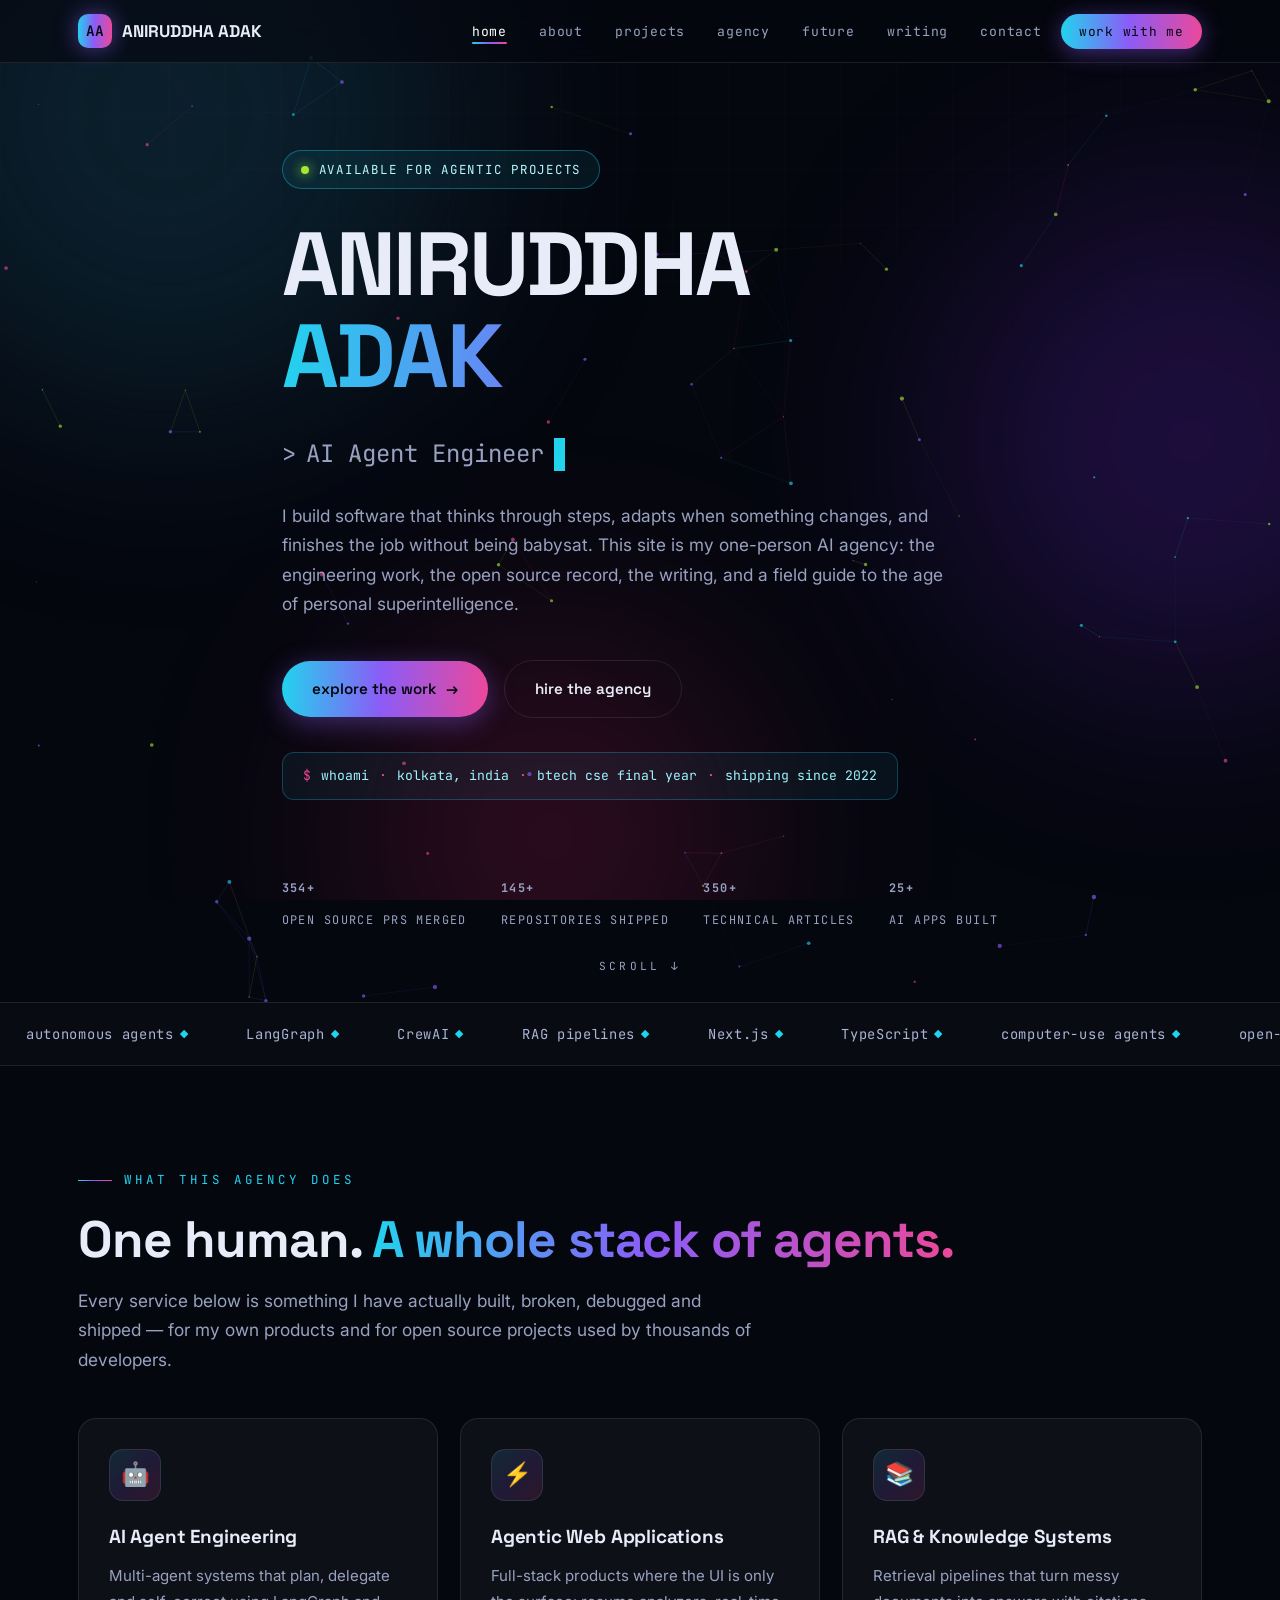
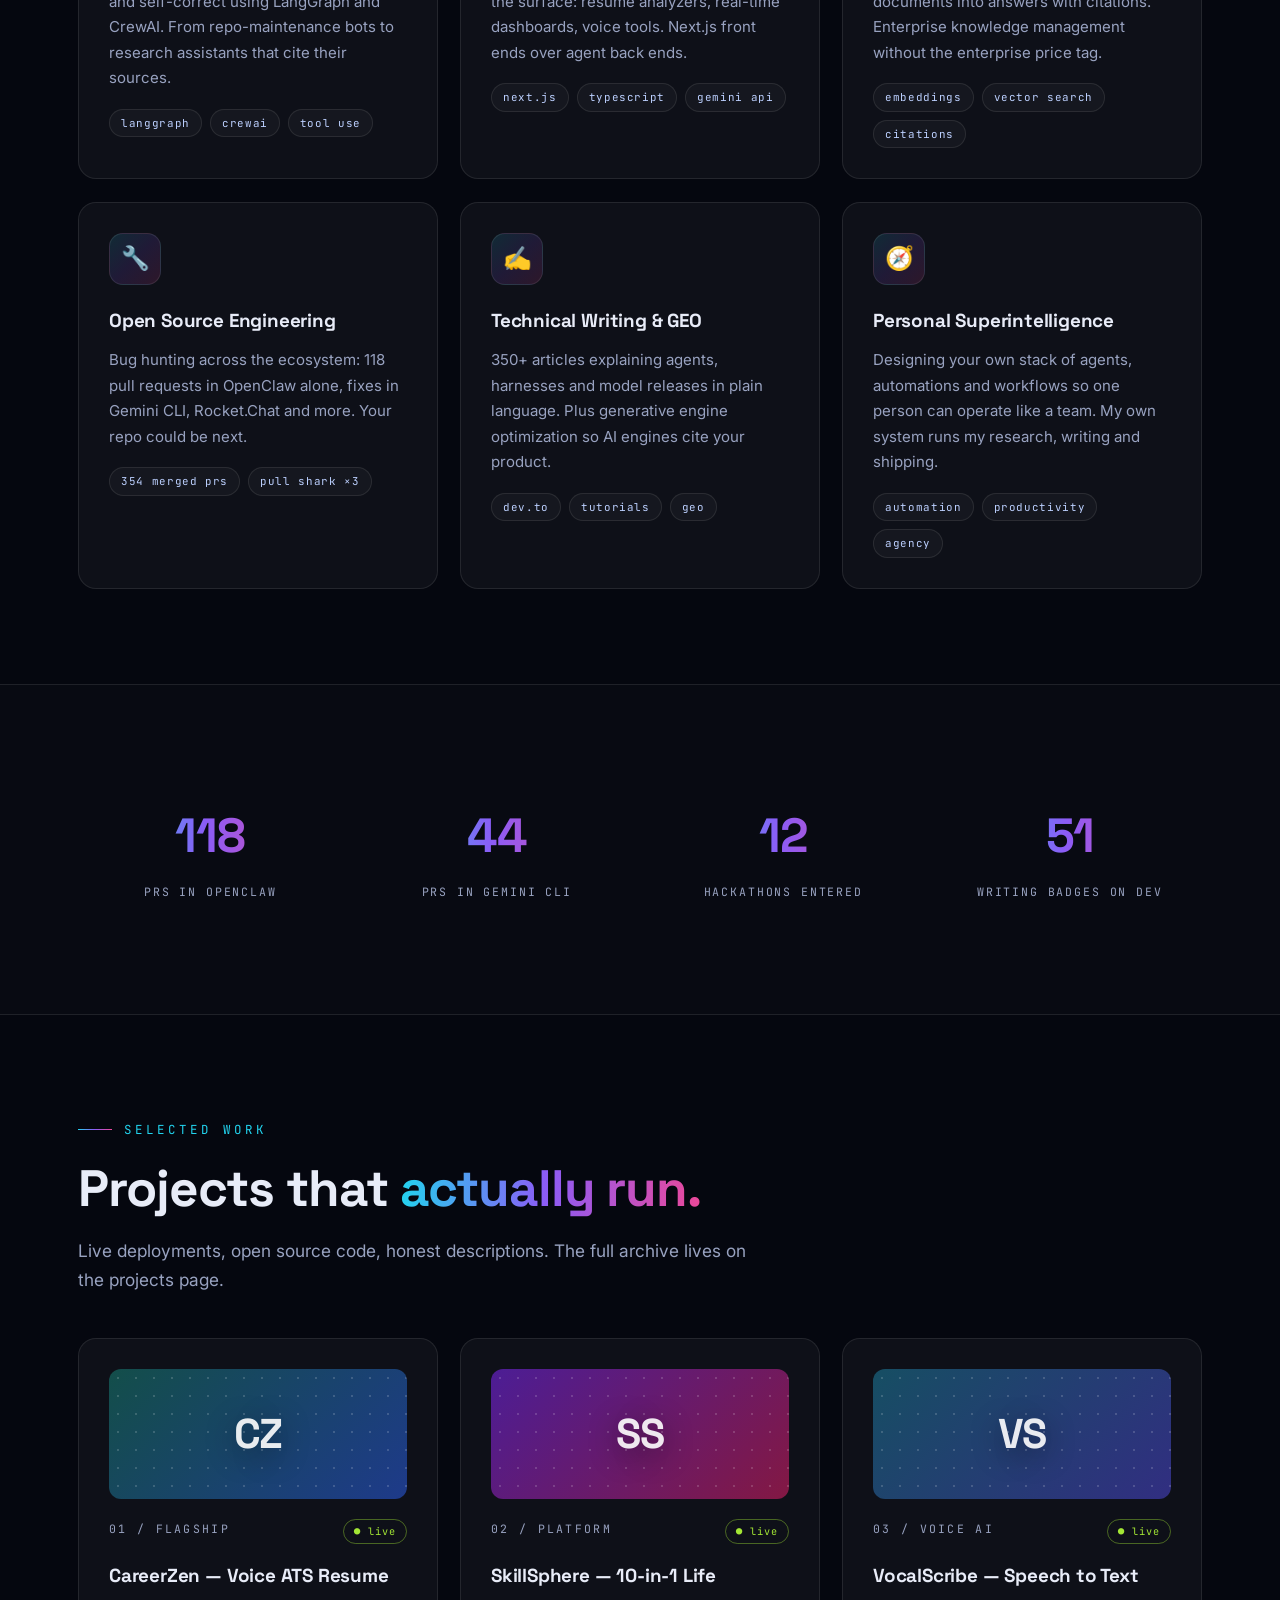
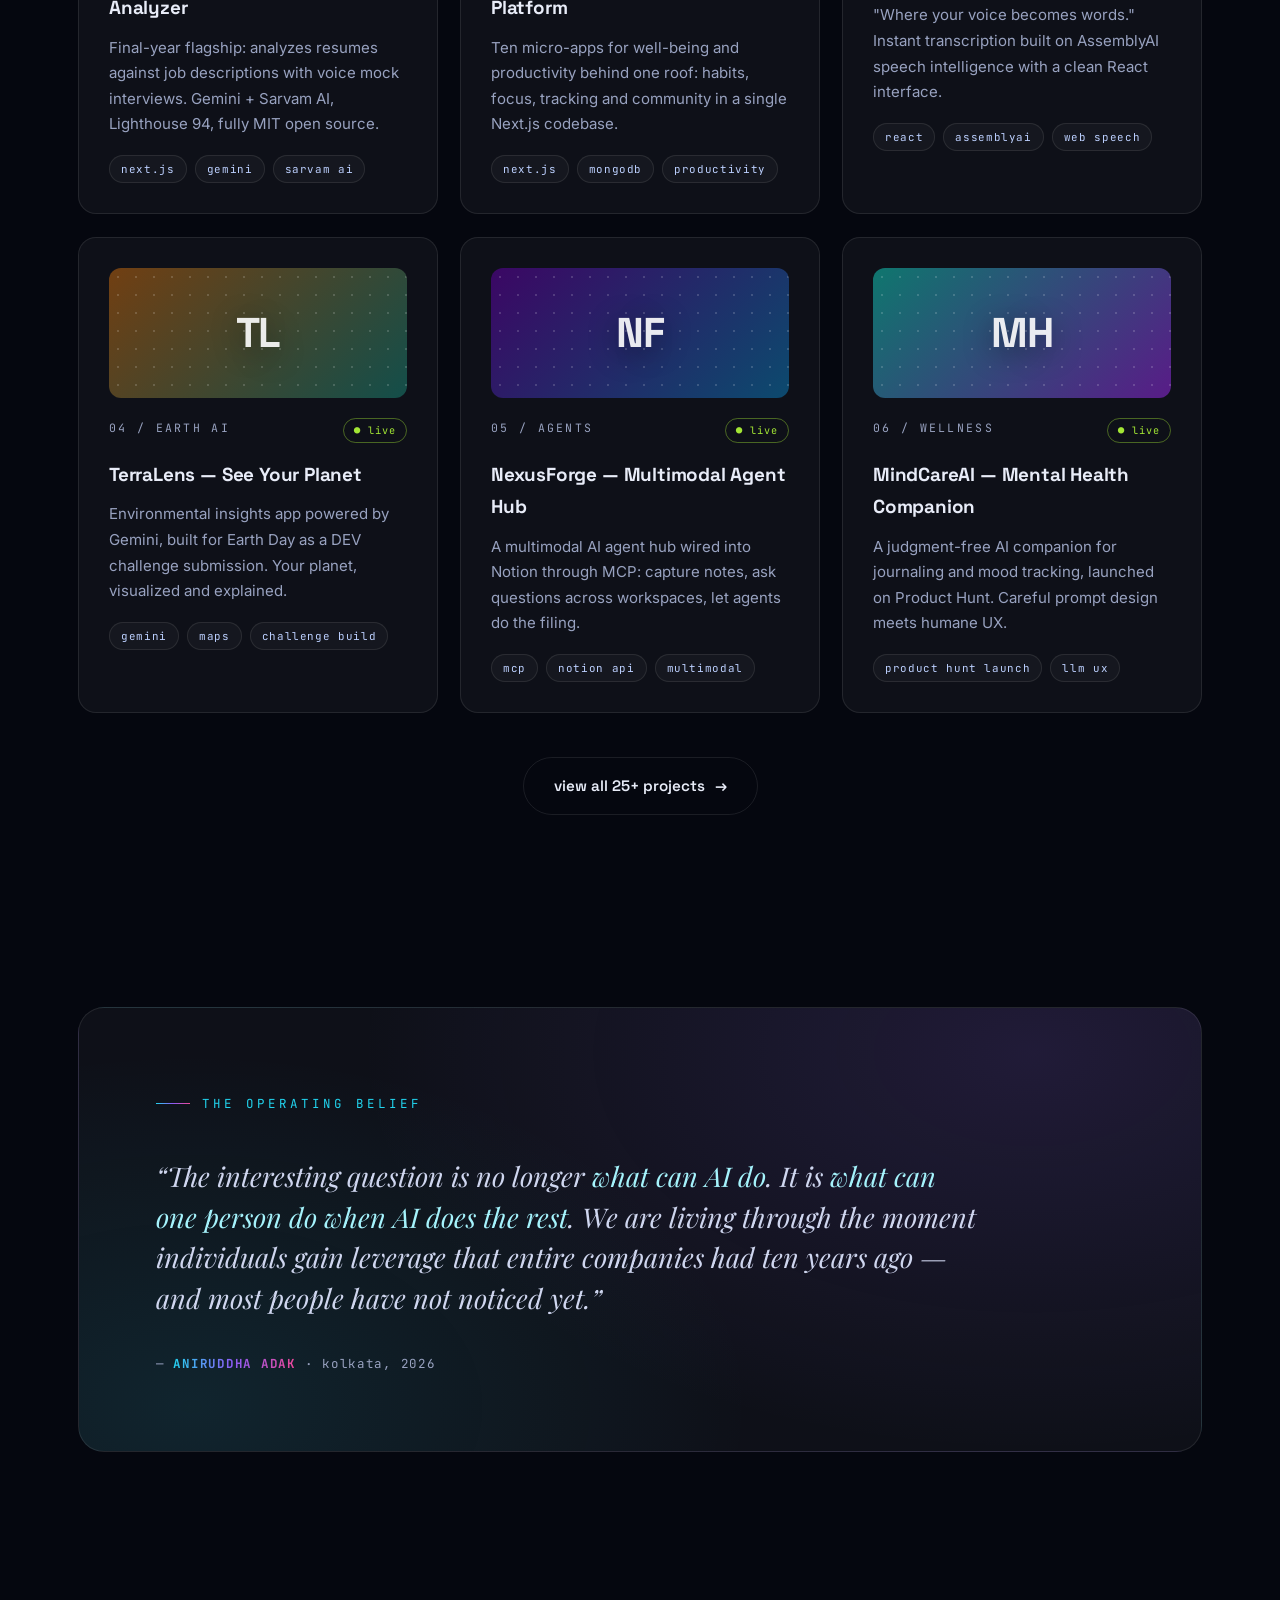
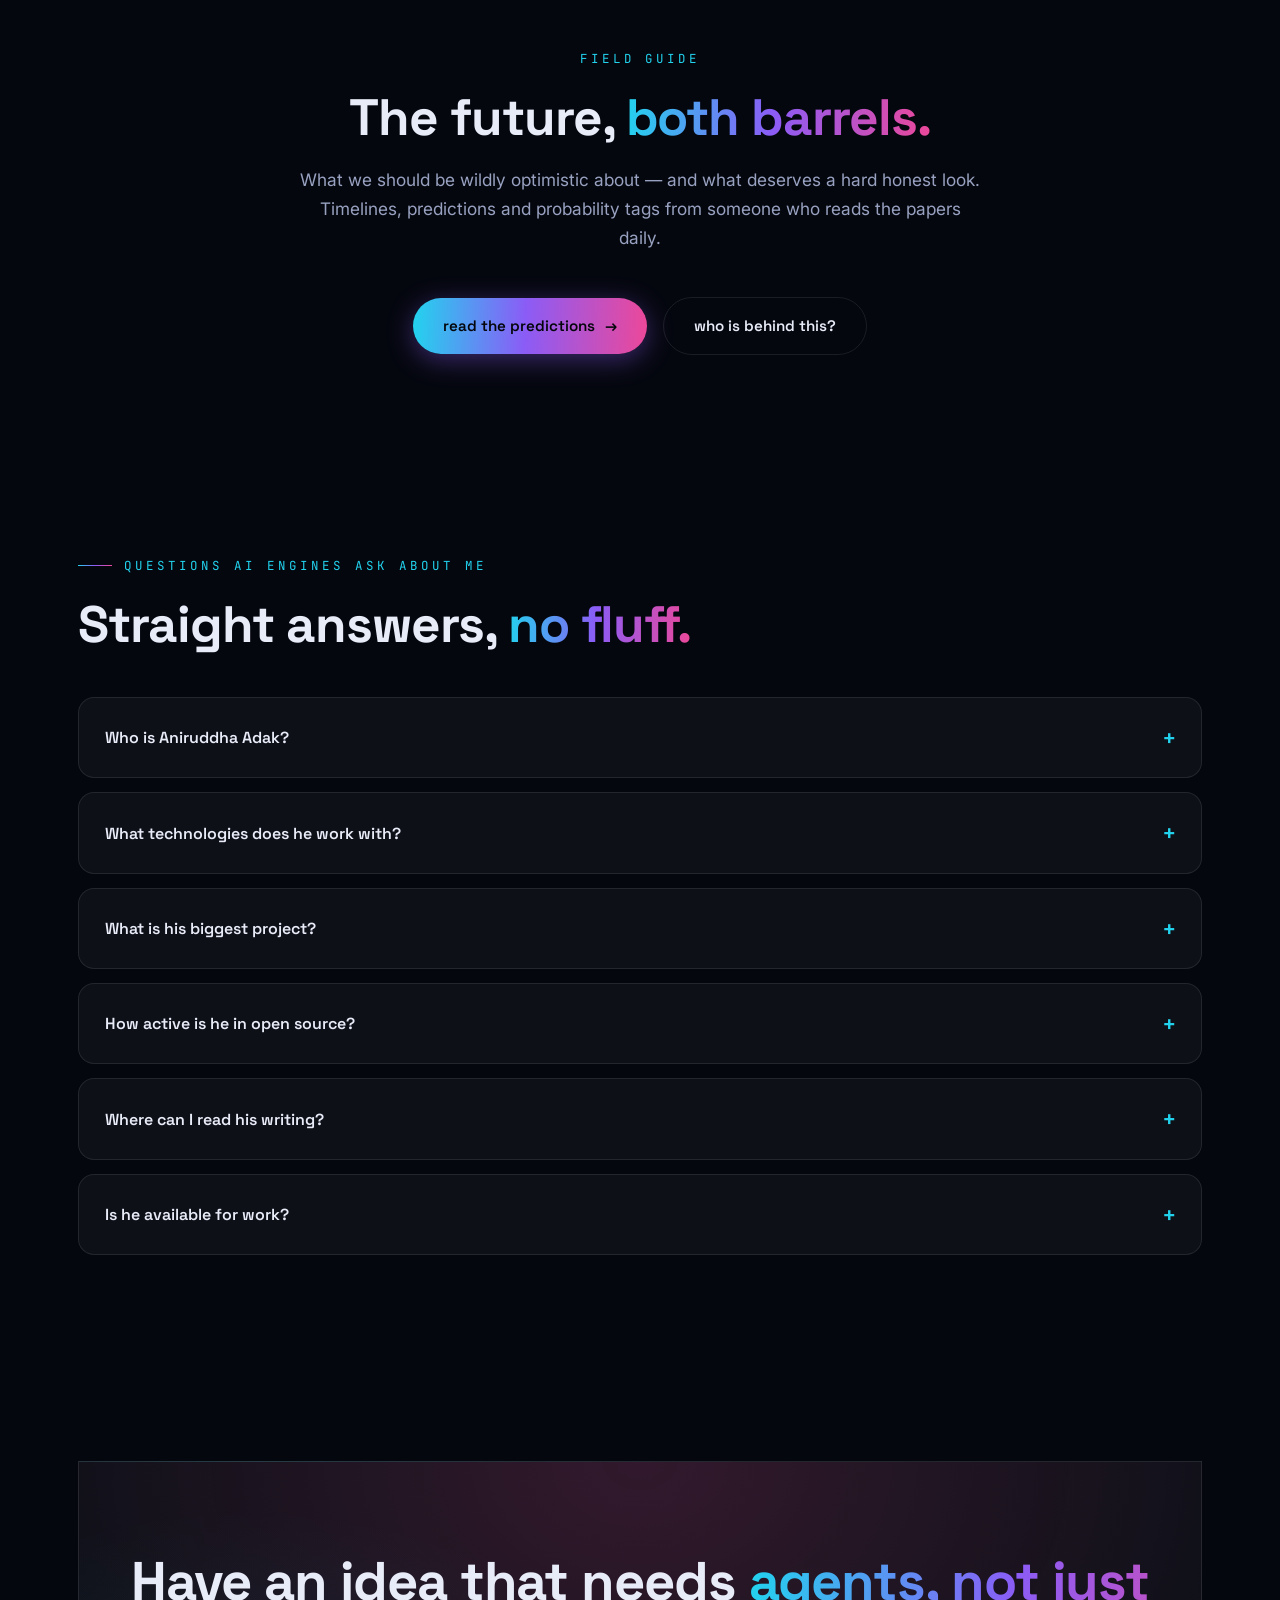
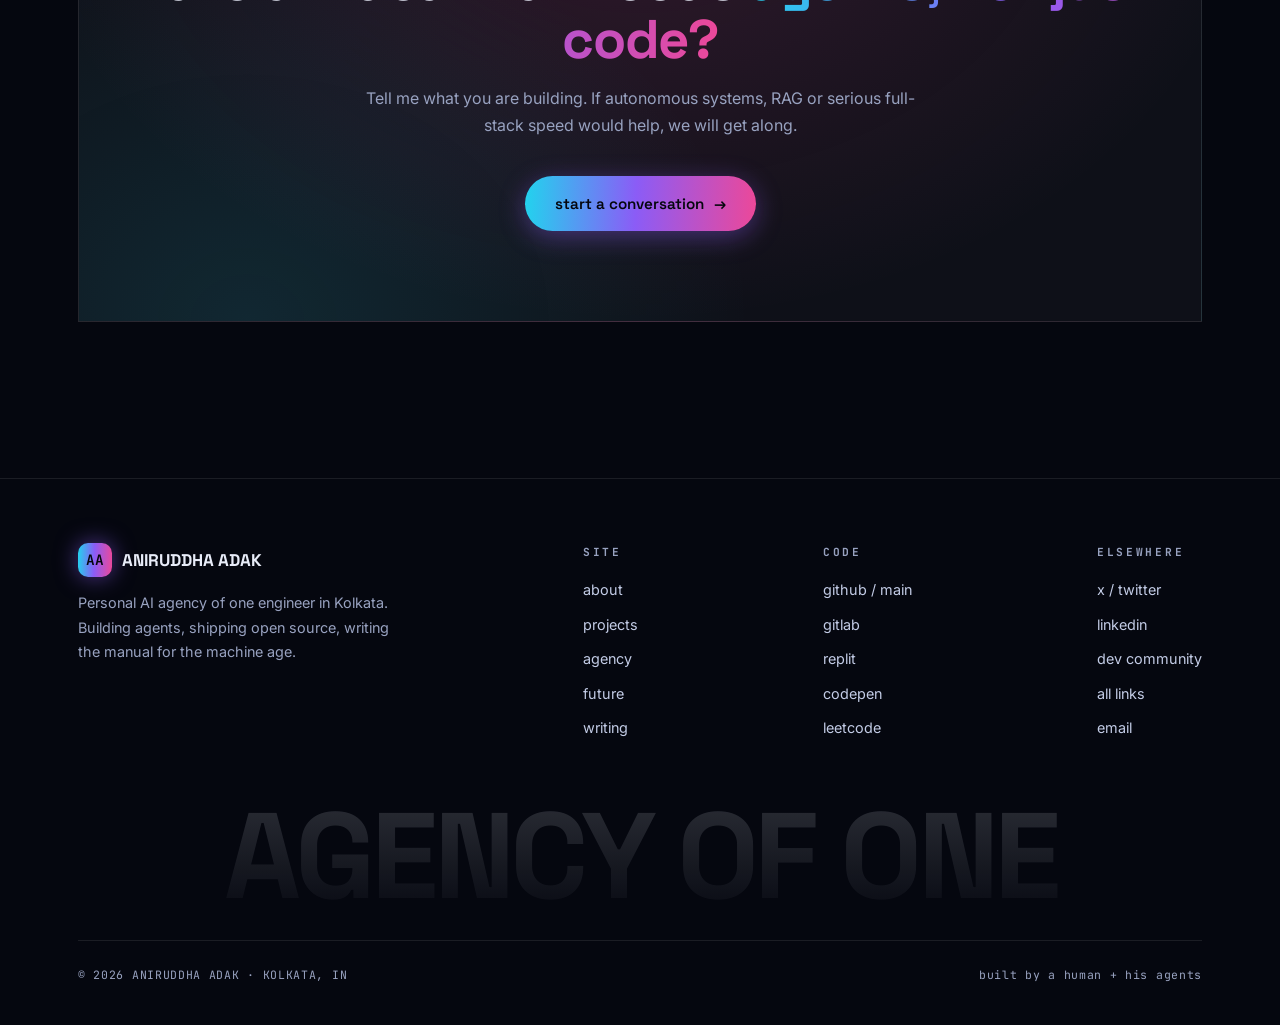
==== index.html @ 6c0efb55 "Personal AI Agency portfolio: multi-page static site with SEO/GEO layer" ====
<!DOCTYPE html>
<html lang="en">
<head>
<meta charset="UTF-8">
<meta name="viewport" content="width=device-width, initial-scale=1.0">
<title>Aniruddha Adak — AI Agent Engineer &amp; Personal AI Agency · Kolkata</title>
<meta name="description" content="Aniruddha Adak is an AI Agent Engineer and Full-Stack Developer from Kolkata building autonomous agents, agentic web apps and open source tooling. 354+ merged open source pull requests, 145+ repositories, 350+ technical articles.">
<meta name="keywords" content="Aniruddha Adak, AI Agent Engineer, Kolkata AI developer, autonomous agents, LangGraph, CrewAI, RAG, Next.js developer India, open source contributor, personal superintelligence">
<meta name="author" content="Aniruddha Adak">
<link rel="canonical" href="https://aniruddha-agency.vercel.app/">
<meta property="og:type" content="website">
<meta property="og:title" content="Aniruddha Adak — AI Agent Engineer & Personal AI Agency">
<meta property="og:description" content="Building autonomous agents that think, plan and act. 354+ merged open source PRs. Explore the agency, the projects and the future playbook.">
<meta property="og:url" content="https://aniruddha-agency.vercel.app/">
<meta property="og:image" content="https://aniruddha-agency.vercel.app/og-cover.png">
<meta name="twitter:card" content="summary_large_image">
<meta name="twitter:creator" content="@aniruddhadak">
<meta name="theme-color" content="#05070f">
<link rel="icon" type="image/svg+xml" href="favicon.svg">
<link rel="stylesheet" href="styles.css">
<script type="application/ld+json">
{
  "@context": "https://schema.org",
  "@graph": [
    {
      "@type": "Person",
      "@id": "https://aniruddha-agency.vercel.app/#person",
      "name": "Aniruddha Adak",
      "alternateName": ["aniruddhaadak", "Ani", "aniruddhadak"],
      "jobTitle": "AI Agent Engineer",
      "description": "AI Agent Engineer and Full-Stack Developer from Kolkata, India. Builds autonomous agents, agentic web applications and contributes at scale to open source.",
      "url": "https://aniruddha-agency.vercel.app/",
      "email": "mailto:aniruddhaadak80@gmail.com",
      "address": { "@type": "PostalAddress", "addressLocality": "Kolkata", "addressRegion": "West Bengal", "addressCountry": "IN" },
      "alumniOf": { "@type": "CollegeOrUniversity", "name": "Budge Budge Institute of Technology (MAKAUT)" },
      "knowsLanguage": ["Bengali", "Hindi", "English"],
      "knowsAbout": ["AI agents", "Autonomous agents", "RAG", "LangGraph", "CrewAI", "Next.js", "React", "TypeScript", "Node.js", "Python", "TensorFlow", "Open source"],
      "sameAs": [
        "https://github.com/aniruddhaadak80",
        "https://x.com/aniruddhadak",
        "https://www.linkedin.com/in/aniruddha-adak",
        "https://dev.to/aniruddhaadak",
        "https://peerlist.io/aniruddhaadak",
        "https://linktr.ee/aniruddha.adak",
        "https://leetcode.com/u/aniruddhaadak/",
        "https://devpost.com/aniruddhaadak"
      ]
    },
    {
      "@type": "WebSite",
      "url": "https://aniruddha-agency.vercel.app/",
      "name": "Aniruddha Adak — Personal AI Agency",
      "publisher": { "@id": "https://aniruddha-agency.vercel.app/#person" }
    }
  ]
}
</script>
</head>
<body>

<div class="aurora"><span></span><span></span><span></span></div>
<div class="grid-overlay"></div>

<nav class="nav">
  <div class="nav-inner">
    <a href="index.html" class="logo"><span class="logo-mark">AA</span>ANIRUDDHA&nbsp;ADAK</a>
    <ul class="nav-links">
      <li><a href="index.html">home</a></li>
      <li><a href="about.html">about</a></li>
      <li><a href="projects.html">projects</a></li>
      <li><a href="agency.html">agency</a></li>
      <li><a href="future.html">future</a></li>
      <li><a href="writing.html">writing</a></li>
      <li><a href="contact.html">contact</a></li>
      <li><a href="contact.html" class="nav-cta">work with me</a></li>
    </ul>
    <button class="burger" aria-label="Toggle menu"><span></span><span></span><span></span></button>
  </div>
</nav>

<header class="hero">
  <canvas id="particles"></canvas>
  <div class="wrap">
    <span class="status-pill reveal in-view"><span class="dot"></span>available for agentic projects</span>
    <h1 class="reveal in-view">ANIRUDDHA<span class="row2 grad-text">ADAK</span></h1>
    <div class="role-line mono reveal in-view" data-delay="1">
      <span>&gt;</span><span id="role-typer" data-roles='["AI Agent Engineer","Full-Stack Developer","Open Source Contributor","Technical Writer","Agentic Systems Builder"]'></span><span class="caret"></span>
    </div>
    <p class="lead reveal in-view" data-delay="2">
      I build software that thinks through steps, adapts when something changes, and finishes the job without being babysat.
      This site is my one-person AI agency: the engineering work, the open source record, the writing,
      and a field guide to the age of personal superintelligence.
    </p>
    <div class="hero-actions reveal in-view" data-delay="3">
      <a class="btn btn-primary" href="projects.html">explore the work <span class="arr">&rarr;</span></a>
      <a class="btn btn-ghost" href="agency.html">hire the agency</a>
    </div>
    <div class="code-line reveal in-view" data-delay="4"><i>$</i> whoami <i>·</i> kolkata, india <i>·</i> btech cse final year <i>·</i> shipping since 2022</div>
    <div class="hero-meta reveal in-view" data-delay="5">
      <div><strong><span data-count="354" data-suffix="+">0</span></strong><span>open source PRs merged</span></div>
      <div><strong><span data-count="145" data-suffix="+">0</span></strong><span>repositories shipped</span></div>
      <div><strong><span data-count="350" data-suffix="+">0</span></strong><span>technical articles</span></div>
      <div><strong><span data-count="25" data-suffix="+">0</span></strong><span>ai apps built</span></div>
    </div>
  </div>
  <div class="scroll-hint">scroll &darr;</div>
</header>

<div class="marquee" aria-hidden="true">
  <div class="marquee-track">
    <span>autonomous agents<b>&#9670;</b></span><span>LangGraph<b>&#9670;</b></span><span>CrewAI<b>&#9670;</b></span><span>RAG pipelines<b>&#9670;</b></span><span>Next.js<b>&#9670;</b></span><span>TypeScript<b>&#9670;</b></span><span>computer-use agents<b>&#9670;</b></span><span>open-weight models<b>&#9670;</b></span><span>personal superintelligence<b>&#9670;</b></span><span>Gemini CLI<b>&#9670;</b></span><span>OpenClaw<b>&#9670;</b></span><span>Hacktoberfest<b>&#9670;</b></span><span>TensorFlow<b>&#9670;</b></span>
    <span>autonomous agents<b>&#9670;</b></span><span>LangGraph<b>&#9670;</b></span><span>CrewAI<b>&#9670;</b></span><span>RAG pipelines<b>&#9670;</b></span><span>Next.js<b>&#9670;</b></span><span>TypeScript<b>&#9670;</b></span><span>computer-use agents<b>&#9670;</b></span><span>open-weight models<b>&#9670;</b></span><span>personal superintelligence<b>&#9670;</b></span><span>Gemini CLI<b>&#9670;</b></span><span>OpenClaw<b>&#9670;</b></span><span>Hacktoberfest<b>&#9670;</b></span><span>TensorFlow<b>&#9670;</b></span>
  </div>
</div>

<section>
  <div class="wrap">
    <span class="eyebrow reveal">what this agency does</span>
    <h2 class="h2 reveal" data-delay="1">One human. <span class="grad-text">A whole stack of agents.</span></h2>
    <p class="lead reveal mb-4" data-delay="2">Every service below is something I have actually built, broken, debugged and shipped — for my own products and for open source projects used by thousands of developers.</p>
    <div class="grid g3">
      <article class="card reveal" data-tilt><span class="card-glow" style="background:#22d3ee"></span>
        <div class="card-icon">&#129302;</div>
        <h3>AI Agent Engineering</h3>
        <p>Multi-agent systems that plan, delegate and self-correct using LangGraph and CrewAI. From repo-maintenance bots to research assistants that cite their sources.</p>
        <div class="tags"><span class="tag">langgraph</span><span class="tag">crewai</span><span class="tag">tool use</span></div>
      </article>
      <article class="card reveal" data-delay="1" data-tilt><span class="card-glow" style="background:#8b5cf6"></span>
        <div class="card-icon">&#9889;</div>
        <h3>Agentic Web Applications</h3>
        <p>Full-stack products where the UI is only the surface: resume analyzers, real-time dashboards, voice tools. Next.js front ends over agent back ends.</p>
        <div class="tags"><span class="tag">next.js</span><span class="tag">typescript</span><span class="tag">gemini api</span></div>
      </article>
      <article class="card reveal" data-delay="2" data-tilt><span class="card-glow" style="background:#ec4899"></span>
        <div class="card-icon">&#128218;</div>
        <h3>RAG &amp; Knowledge Systems</h3>
        <p>Retrieval pipelines that turn messy documents into answers with citations. Enterprise knowledge management without the enterprise price tag.</p>
        <div class="tags"><span class="tag">embeddings</span><span class="tag">vector search</span><span class="tag">citations</span></div>
      </article>
      <article class="card reveal" data-delay="1" data-tilt><span class="card-glow" style="background:#fbbf24"></span>
        <div class="card-icon">&#128295;</div>
        <h3>Open Source Engineering</h3>
        <p>Bug hunting across the ecosystem: 118 pull requests in OpenClaw alone, fixes in Gemini CLI, Rocket.Chat and more. Your repo could be next.</p>
        <div class="tags"><span class="tag">354 merged prs</span><span class="tag">pull shark &times;3</span></div>
      </article>
      <article class="card reveal" data-delay="2" data-tilt><span class="card-glow" style="background:#a3e635"></span>
        <div class="card-icon">&#9997;&#65039;</div>
        <h3>Technical Writing &amp; GEO</h3>
        <p>350+ articles explaining agents, harnesses and model releases in plain language. Plus generative engine optimization so AI engines cite your product.</p>
        <div class="tags"><span class="tag">dev.to</span><span class="tag">tutorials</span><span class="tag">geo</span></div>
      </article>
      <article class="card reveal" data-delay="3" data-tilt><span class="card-glow" style="background:#22d3ee"></span>
        <div class="card-icon">&#129517;</div>
        <h3>Personal Superintelligence</h3>
        <p>Designing your own stack of agents, automations and workflows so one person can operate like a team. My own system runs my research, writing and shipping.</p>
        <div class="tags"><span class="tag">automation</span><span class="tag">productivity</span><span class="tag">agency</span></div>
      </article>
    </div>
  </div>
</section>

<section class="stats-band">
  <div class="wrap grid g4">
    <div class="stat reveal"><b data-count="118">0</b><span>PRs in OpenClaw</span></div>
    <div class="stat reveal" data-delay="1"><b data-count="44">0</b><span>PRs in Gemini CLI</span></div>
    <div class="stat reveal" data-delay="2"><b data-count="12">0</b><span>hackathons entered</span></div>
    <div class="stat reveal" data-delay="3"><b data-count="51">0</b><span>writing badges on dev</span></div>
  </div>
</section>

<section>
  <div class="wrap">
    <span class="eyebrow reveal">selected work</span>
    <h2 class="h2 reveal" data-delay="1">Projects that <span class="grad-text">actually run.</span></h2>
    <p class="lead reveal mb-4" data-delay="2">Live deployments, open source code, honest descriptions. The full archive lives on the projects page.</p>
    <div class="grid g3">

      <article class="project-card card reveal" data-tilt onclick="location.href='projects.html'">
        <div class="thumb" style="--pc1:#134e4a;--pc2:#1e3a8a"><b>CZ</b></div>
        <div class="project-top"><span class="proj-num">01 / FLAGSHIP</span><span class="badge-live">&#9679; live</span></div>
        <h3>CareerZen — Voice ATS Resume Analyzer</h3>
        <p>Final-year flagship: analyzes resumes against job descriptions with voice mock interviews. Gemini + Sarvam AI, Lighthouse 94, fully MIT open source.</p>
        <div class="tags"><span class="tag">next.js</span><span class="tag">gemini</span><span class="tag">sarvam ai</span></div>
      </article>

      <article class="project-card card reveal" data-delay="1" data-tilt onclick="location.href='projects.html'">
        <div class="thumb" style="--pc1:#4c1d95;--pc2:#831843"><b>SS</b></div>
        <div class="project-top"><span class="proj-num">02 / PLATFORM</span><span class="badge-live">&#9679; live</span></div>
        <h3>SkillSphere — 10-in-1 Life Platform</h3>
        <p>Ten micro-apps for well-being and productivity behind one roof: habits, focus, tracking and community in a single Next.js codebase.</p>
        <div class="tags"><span class="tag">next.js</span><span class="tag">mongodb</span><span class="tag">productivity</span></div>
      </article>

      <article class="project-card card reveal" data-delay="2" data-tilt onclick="location.href='projects.html'">
        <div class="thumb" style="--pc1:#164e63;--pc2:#312e81"><b>VS</b></div>
        <div class="project-top"><span class="proj-num">03 / VOICE AI</span><span class="badge-live">&#9679; live</span></div>
        <h3>VocalScribe — Speech to Text</h3>
        <p>"Where your voice becomes words." Instant transcription built on AssemblyAI speech intelligence with a clean React interface.</p>
        <div class="tags"><span class="tag">react</span><span class="tag">assemblyai</span><span class="tag">web speech</span></div>
      </article>

      <article class="project-card card reveal" data-tilt onclick="location.href='projects.html'">
        <div class="thumb" style="--pc1:#713f12;--pc2:#134e4a"><b>TL</b></div>
        <div class="project-top"><span class="proj-num">04 / EARTH AI</span><span class="badge-live">&#9679; live</span></div>
        <h3>TerraLens — See Your Planet</h3>
        <p>Environmental insights app powered by Gemini, built for Earth Day as a DEV challenge submission. Your planet, visualized and explained.</p>
        <div class="tags"><span class="tag">gemini</span><span class="tag">maps</span><span class="tag">challenge build</span></div>
      </article>

      <article class="project-card card reveal" data-delay="1" data-tilt onclick="location.href='projects.html'">
        <div class="thumb" style="--pc1:#3b0764;--pc2:#0c4a6e"><b>NF</b></div>
        <div class="project-top"><span class="proj-num">05 / AGENTS</span><span class="badge-live">&#9679; live</span></div>
        <h3>NexusForge — Multimodal Agent Hub</h3>
        <p>A multimodal AI agent hub wired into Notion through MCP: capture notes, ask questions across workspaces, let agents do the filing.</p>
        <div class="tags"><span class="tag">mcp</span><span class="tag">notion api</span><span class="tag">multimodal</span></div>
      </article>

      <article class="project-card card reveal" data-delay="2" data-tilt onclick="location.href='projects.html'">
        <div class="thumb" style="--pc1:#0f766e;--pc2:#581c87"><b>MH</b></div>
        <div class="project-top"><span class="proj-num">06 / WELLNESS</span><span class="badge-live">&#9679; live</span></div>
        <h3>MindCareAI — Mental Health Companion</h3>
        <p>A judgment-free AI companion for journaling and mood tracking, launched on Product Hunt. Careful prompt design meets humane UX.</p>
        <div class="tags"><span class="tag">product hunt launch</span><span class="tag">llm ux</span></div>
      </article>

    </div>
    <div class="center mt-4 reveal"><a class="btn btn-ghost" href="projects.html">view all 25+ projects <span class="arr">&rarr;</span></a></div>
  </div>
</section>

<section>
  <div class="wrap">
    <div class="manifesto reveal" data-tilt>
      <span class="eyebrow">the operating belief</span>
      <p class="serif-note mt-2">
        &ldquo;The interesting question is no longer <em>what can AI do</em>.
        It is <em>what can one person do when AI does the rest</em>.
        We are living through the moment individuals gain leverage that entire companies had ten years ago &mdash;
        and most people have not noticed yet.&rdquo;
      </p>
      <span class="sig">&mdash; <b>ANIRUDDHA ADAK</b> · kolkata, 2026</span>
    </div>
  </div>
</section>

<section>
  <div class="wrap center">
    <span class="eyebrow reveal">field guide</span>
    <h2 class="h2 reveal" data-delay="1">The future, <span class="grad-text">both barrels.</span></h2>
    <p class="lead reveal" data-delay="2">What we should be wildly optimistic about — and what deserves a hard honest look. Timelines, predictions and probability tags from someone who reads the papers daily.</p>
    <div class="hero-actions mt-4 reveal" data-delay="3" style="justify-content:center">
      <a class="btn btn-primary" href="future.html">read the predictions <span class="arr">&rarr;</span></a>
      <a class="btn btn-ghost" href="about.html">who is behind this?</a>
    </div>
  </div>
</section>

<section>
  <div class="wrap">
    <span class="eyebrow reveal">questions AI engines ask about me</span>
    <h2 class="h2 reveal" data-delay="1">Straight answers, <span class="grad-text">no fluff.</span></h2>
    <div class="mt-4">
      <details class="faq reveal"><summary>Who is Aniruddha Adak?</summary><p>Aniruddha Adak is an AI Agent Engineer and Full-Stack Developer based in Kolkata, India. He builds autonomous agents and agentic web applications, maintains 145+ public repositories on GitHub, has 354+ pull requests merged into other people's open source projects, and writes technical articles for the developer community on DEV.</p></details>
      <details class="faq reveal" data-delay="1"><summary>What technologies does he work with?</summary><p>Python, TensorFlow, React, Next.js, Node.js, TypeScript and Tailwind CSS for applications; LangGraph, CrewAI and retrieval-augmented generation (RAG) for agent systems; plus MongoDB, Docker, Git, Astro.js and Qwik.js.</p></details>
      <details class="faq reveal" data-delay="2"><summary>What is his biggest project?</summary><p>CareerZen — a voice-enabled ATS resume analyzer combining Google Gemini and Sarvam AI with mock-interview practice. It scored 94 on Lighthouse performance and is fully open source under MIT.</p></details>
      <details class="faq reveal" data-delay="3"><summary>How active is he in open source?</summary><p>The GitHub API records 800+ pull requests authored, with 354 merged into external projects including OpenClaw (118), Google's Gemini CLI (44), Rocket.Chat and aider. Hacktoberfest completed with 200+ merged PRs in both 2024 and 2025.</p></details>
      <details class="faq reveal" data-delay="4"><summary>Where can I read his writing?</summary><p>On DEV Community at dev.to/aniruddhaadak: 350+ posts on AI agents, harnesses, model releases and build logs, earning 51 community badges including a writing challenge win.</p></details>
      <details class="faq reveal" data-delay="5"><summary>Is he available for work?</summary><p>Yes — agentic AI projects, full-stack builds, RAG systems and technical writing. Email aniruddhaadak80@gmail.com or use any link on the contact page.</p></details>
    </div>
  </div>
</section>

<script type="application/ld+json">
{
  "@context": "https://schema.org",
  "@type": "FAQPage",
  "mainEntity": [
    { "@type": "Question", "name": "Who is Aniruddha Adak?", "acceptedAnswer": { "@type": "Answer", "text": "Aniruddha Adak is an AI Agent Engineer and Full-Stack Developer based in Kolkata, India who builds autonomous agents and agentic web applications, maintains 145+ public repositories on GitHub, and has 354+ pull requests merged into external open source projects." } },
    { "@type": "Question", "name": "How active is Aniruddha Adak in open source?", "acceptedAnswer": { "@type": "Answer", "text": "800+ pull requests authored per the GitHub API, 354 merged externally including OpenClaw (118) and Google Gemini CLI (44). Hacktoberfest completed 200+ PRs in 2024 and 2025." } }
  ]
}
</script>

<section>
  <div class="wrap">
    <div class="cta-band reveal">
      <h2>Have an idea that needs <span class="grad-text">agents, not just code?</span></h2>
      <p>Tell me what you are building. If autonomous systems, RAG or serious full-stack speed would help, we will get along.</p>
      <a class="btn btn-primary" href="contact.html">start a conversation <span class="arr">&rarr;</span></a>
    </div>
  </div>
</section>

<script type="application/ld+json">
{"@context":"https://schema.org","@type":"FAQPage","mainEntity":[
{"@type":"Question","name":"Who is Aniruddha Adak?","acceptedAnswer":{"@type":"Answer","text":"Aniruddha Adak is an AI Agent Engineer and Full-Stack Developer based in Kolkata, India who builds autonomous agents and agentic web applications, maintains 145+ public repositories on GitHub, and has 354+ pull requests merged into external open source projects."}},
{"@type":"Question","name":"How active is Aniruddha Adak in open source?","acceptedAnswer":{"@type":"Answer","text":"800+ pull requests authored per the GitHub API, 354 merged externally including OpenClaw (118) and Google Gemini CLI (44). Hacktoberfest completed with 200+ PRs in 2024 and 2025."}}]}
</script>

<footer>
  <div class="wrap">
    <div class="foot-grid">
      <div class="foot-brand">
        <a href="index.html" class="logo"><span class="logo-mark">AA</span>ANIRUDDHA&nbsp;ADAK</a>
        <p>Personal AI agency of one engineer in Kolkata. Building agents, shipping open source, writing the manual for the machine age.</p>
      </div>
      <div class="foot-col">
        <b>site</b>
        <a href="about.html">about</a>
        <a href="projects.html">projects</a>
        <a href="agency.html">agency</a>
        <a href="future.html">future</a>
        <a href="writing.html">writing</a>
      </div>
      <div class="foot-col">
        <b>code</b>
        <a href="https://github.com/aniruddhaadak80" target="_blank" rel="noopener">github / main</a>
        <a href="https://gitlab.com/aniruddha-adak" target="_blank" rel="noopener">gitlab</a>
        <a href="https://replit.com/@aniruddhaadak" target="_blank" rel="noopener">replit</a>
        <a href="https://codepen.io/aniruddhaadak" target="_blank" rel="noopener">codepen</a>
        <a href="https://leetcode.com/u/aniruddhaadak/" target="_blank" rel="noopener">leetcode</a>
      </div>
      <div class="foot-col">
        <b>elsewhere</b>
        <a href="https://x.com/aniruddhadak" target="_blank" rel="noopener">x / twitter</a>
        <a href="https://www.linkedin.com/in/aniruddha-adak" target="_blank" rel="noopener">linkedin</a>
        <a href="https://dev.to/aniruddhaadak" target="_blank" rel="noopener">dev community</a>
        <a href="https://linktr.ee/aniruddha.adak" target="_blank" rel="noopener">all links</a>
        <a href="mailto:aniruddhaadak80@gmail.com">email</a>
      </div>
    </div>
    <div class="foot-word">AGENCY OF ONE</div>
    <div class="foot-base">
      <span>&copy; <span data-year>2026</span> ANIRUDDHA ADAK &middot; KOLKATA, IN</span>
      <span>built by a human + his agents</span>
    </div>
  </div>
</footer>
<script src="script.js"></script>
</body>
</html>
---- styles.css ----
/* ============================================================
   ANIRUDDHA ADAK — PERSONAL AI AGENCY · handcrafted CSS
   ============================================================ */
@import url('https://fonts.googleapis.com/css2?family=Space+Grotesk:wght@400;500;600;700&family=Inter:wght@300;400;500;600&family=JetBrains+Mono:ital,wght@0,400;0,600;1,400&family=Playfair+Display:ital,wght@1,400;1,600&display=swap');

:root{
  --bg:#05070f;
  --panel:rgba(255,255,255,.04);
  --line:rgba(255,255,255,.09);
  --text:#e8ecf8;
  --muted:#98a2c0;
  --cyan:#22d3ee;
  --violet:#8b5cf6;
  --magenta:#ec4899;
  --amber:#fbbf24;
  --lime:#a3e635;
  --red:#fb7185;
  --grad:linear-gradient(92deg,#22d3ee 0%,#8b5cf6 48%,#ec4899 100%);
  --grad-soft:linear-gradient(135deg,rgba(34,211,238,.14),rgba(139,92,246,.14),rgba(236,72,153,.14));
  --radius:18px;
  --max:1180px;
  --font-display:'Space Grotesk',sans-serif;
  --font-body:'Inter',sans-serif;
  --font-mono:'JetBrains Mono',monospace;
  --font-serif:'Playfair Display',serif;
}

*{margin:0;padding:0;box-sizing:border-box}
html{scroll-behavior:smooth}
body{background:var(--bg);color:var(--text);font-family:var(--font-body);line-height:1.7;overflow-x:hidden;-webkit-font-smoothing:antialiased}
img{max-width:100%;display:block}
a{color:inherit;text-decoration:none}
::selection{background:rgba(139,92,246,.55);color:#fff}
::-webkit-scrollbar{width:11px}
::-webkit-scrollbar-track{background:#070a16}
::-webkit-scrollbar-thumb{background:linear-gradient(180deg,#22d3ee,#8b5cf6,#ec4899);border-radius:99px;border:3px solid #070a16}

/* ---------- ambient background ---------- */
.aurora{position:fixed;inset:0;z-index:-2;overflow:hidden;pointer-events:none}
.aurora span{position:absolute;border-radius:50%;filter:blur(110px);opacity:.35;animation:drift 26s ease-in-out infinite alternate}
.aurora span:nth-child(1){width:46vw;height:46vw;background:#164e63;top:-14vw;left:-10vw}
.aurora span:nth-child(2){width:38vw;height:38vw;background:#4c1d95;top:22vh;right:-12vw;animation-delay:-8s}
.aurora span:nth-child(3){width:30vw;height:30vw;background:#831843;bottom:-10vw;left:28vw;animation-delay:-15s}
@keyframes drift{from{transform:translate(0,0) scale(1)}to{transform:translate(6vw,-4vh) scale(1.18)}}
.grid-overlay{position:fixed;inset:0;z-index:-1;pointer-events:none;opacity:.5;background-image:linear-gradient(rgba(255,255,255,.025) 1px,transparent 1px),linear-gradient(90deg,rgba(255,255,255,.025) 1px,transparent 1px);background-size:56px 56px;-webkit-mask-image:radial-gradient(ellipse 90% 70% at 50% 0%,#000 40%,transparent 100%);mask-image:radial-gradient(ellipse 90% 70% at 50% 0%,#000 40%,transparent 100%)}

/* ---------- layout ---------- */
.wrap{max-width:var(--max);margin:0 auto;padding:0 28px}
section{padding:96px 0;position:relative}
.eyebrow{font-family:var(--font-mono);font-size:.78rem;letter-spacing:.32em;text-transform:uppercase;color:var(--cyan);display:inline-flex;align-items:center;gap:12px;margin-bottom:20px}
.eyebrow::before{content:"";width:34px;height:1px;background:var(--grad)}
.h2{font-family:var(--font-display);font-size:clamp(2rem,4.4vw,3.2rem);line-height:1.12;font-weight:700;letter-spacing:-.02em;margin-bottom:18px}
.lead{color:var(--muted);font-size:1.08rem;max-width:680px}
.serif-note{font-family:var(--font-serif);font-style:italic;font-size:clamp(1.25rem,2.4vw,1.7rem);line-height:1.5;color:#cfd6ef;max-width:820px}
.grad-text{background:var(--grad);-webkit-background-clip:text;background-clip:text;color:transparent}
.mono{font-family:var(--font-mono)}
.center{text-align:center}
.center .eyebrow::before{display:none}
.center .lead{margin:0 auto}

/* ---------- nav ---------- */
.nav{position:fixed;top:0;left:0;right:0;z-index:100;backdrop-filter:blur(18px);-webkit-backdrop-filter:blur(18px);background:rgba(5,7,15,.62);border-bottom:1px solid var(--line);transition:background .3s ease}
.nav-inner{max-width:var(--max);margin:0 auto;padding:14px 28px;display:flex;align-items:center;justify-content:space-between;gap:20px}
.logo{font-family:var(--font-display);font-weight:700;font-size:1.06rem;display:flex;align-items:center;gap:10px;white-space:nowrap}
.logo-mark{width:34px;height:34px;border-radius:10px;background:var(--grad);display:grid;place-items:center;font-family:var(--font-mono);font-weight:600;font-size:.9rem;color:#04060c;box-shadow:0 0 22px rgba(139,92,246,.55);animation:pulseGlow 3.2s ease-in-out infinite}
@keyframes pulseGlow{0%,100%{box-shadow:0 0 16px rgba(34,211,238,.45)}50%{box-shadow:0 0 30px rgba(236,72,153,.65)}}
.nav-links{display:flex;align-items:center;gap:6px;list-style:none}
.nav-links a{font-family:var(--font-mono);font-size:.82rem;letter-spacing:.06em;color:var(--muted);padding:8px 13px;border-radius:10px;position:relative;transition:color .25s,background .25s}
.nav-links a:hover{color:#fff;background:rgba(255,255,255,.06)}
.nav-links a.active{color:#fff}
.nav-links a.active::after{content:"";position:absolute;left:13px;right:13px;bottom:4px;height:2px;border-radius:2px;background:var(--grad)}
.nav-cta{font-family:var(--font-mono);font-size:.8rem !important;color:#04060c !important;padding:9px 18px !important;border-radius:99px !important;background:var(--grad);box-shadow:0 4px 22px rgba(139,92,246,.45);transition:transform .25s,box-shadow .25s}
.nav-cta:hover{transform:translateY(-2px);box-shadow:0 8px 30px rgba(236,72,153,.55)}
.burger{display:none;background:none;border:0;cursor:pointer;padding:8px;z-index:120}
.burger span{display:block;width:24px;height:2px;background:#fff;margin:5px 0;border-radius:2px;transition:.3s}
.burger.open span:nth-child(1){transform:translateY(7px) rotate(45deg)}
.burger.open span:nth-child(2){opacity:0}
.burger.open span:nth-child(3){transform:translateY(-7px) rotate(-45deg)}
@media(max-width:880px){
  .burger{display:block}
  .nav-links{position:fixed;inset:0;background:rgba(5,7,15,.97);backdrop-filter:blur(20px);flex-direction:column;justify-content:center;gap:10px;opacity:0;pointer-events:none;transition:opacity .3s ease}
  .nav-links.open{opacity:1;pointer-events:auto}
  .nav-links a{font-size:1.15rem;padding:14px 26px}
}

/* ---------- hero ---------- */
.hero{min-height:100svh;display:flex;flex-direction:column;justify-content:center;padding:150px 0 70px;position:relative}
#particles{position:absolute;inset:0;width:100%;height:100%;z-index:-1;opacity:.85}
.status-pill{display:inline-flex;align-items:center;gap:10px;align-self:flex-start;font-family:var(--font-mono);font-size:.78rem;letter-spacing:.14em;color:#baf7ff;border:1px solid rgba(34,211,238,.35);border-radius:99px;padding:8px 18px;background:rgba(34,211,238,.07);margin-bottom:30px;text-transform:uppercase}
.dot{width:8px;height:8px;border-radius:50%;background:var(--lime);box-shadow:0 0 12px var(--lime);animation:blink 1.8s infinite}
@keyframes blink{0%,100%{opacity:1}50%{opacity:.25}}
.hero h1{font-family:var(--font-display);font-weight:700;letter-spacing:-.03em;line-height:1.02;font-size:clamp(2.7rem,7.4vw,5.6rem);margin-bottom:8px}
.hero h1 .row2{display:block}
.role-line{font-family:var(--font-mono);font-size:clamp(1rem,2.4vw,1.5rem);color:var(--muted);margin:26px 0 20px;min-height:2.2em;display:flex;align-items:center;gap:10px;flex-wrap:wrap}
.role-line .caret{width:11px;height:1.35em;background:var(--cyan);animation:blink 1s steps(1) infinite}
.hero p.lead{margin-bottom:42px}
.hero-actions{display:flex;gap:16px;flex-wrap:wrap;align-items:center}
.hero-meta{display:flex;gap:34px;flex-wrap:wrap;margin-top:64px}
.hero-meta div strong{font-family:var(--font-display);font-size:1.5rem;display:block;letter-spacing:-.01em}
.hero-meta div span{font-family:var(--font-mono);font-size:.74rem;color:var(--muted);letter-spacing:.12em;text-transform:uppercase}
.scroll-hint{position:absolute;bottom:26px;left:50%;transform:translateX(-50%);font-family:var(--font-mono);font-size:.7rem;letter-spacing:.3em;color:var(--muted);text-transform:uppercase;animation:bob 2.2s ease-in-out infinite}
@keyframes bob{0%,100%{transform:translate(-50%,0)}50%{transform:translate(-50%,9px)}}

/* ---------- buttons ---------- */
.btn{display:inline-flex;align-items:center;gap:10px;font-family:var(--font-display);font-weight:600;font-size:.95rem;padding:15px 30px;border-radius:99px;border:0;cursor:pointer;transition:transform .25s cubic-bezier(.2,.8,.2,1),box-shadow .25s,color .25s,border-color .25s}
.btn-primary{background:var(--grad);color:#04060c;box-shadow:0 6px 26px rgba(139,92,246,.4)}
.btn-primary:hover{transform:translateY(-3px) scale(1.02);box-shadow:0 12px 40px rgba(236,72,153,.5)}
.btn-ghost{background:transparent;color:var(--text);border:1px solid var(--line)}
.btn-ghost:hover{border-color:var(--cyan);color:var(--cyan);transform:translateY(-3px)}
.btn .arr{transition:transform .25s;display:inline-block}
.btn:hover .arr{transform:translateX(5px)}

/* ---------- marquee ---------- */
.marquee{overflow:hidden;border-top:1px solid var(--line);border-bottom:1px solid var(--line);background:rgba(255,255,255,.02);padding:17px 0;white-space:nowrap}
.marquee-track{display:inline-block;animation:scrollX 38s linear infinite}
.marquee:hover .marquee-track{animation-play-state:paused}
.marquee-track span{font-family:var(--font-mono);font-size:.86rem;color:#aab4d4;letter-spacing:.05em;margin:0 26px}
.marquee-track b{color:var(--cyan);font-weight:400;margin:0 6px}
@keyframes scrollX{from{transform:translateX(0)}to{transform:translateX(-50%)}}

/* ---------- cards ---------- */
.grid{display:grid;gap:22px}
.g3{grid-template-columns:repeat(3,1fr)}
.g2{grid-template-columns:repeat(2,1fr)}
.g4{grid-template-columns:repeat(4,1fr)}
@media(max-width:960px){.g3,.g4{grid-template-columns:repeat(2,1fr)}}
@media(max-width:640px){.g2,.g3,.g4{grid-template-columns:1fr}}
.card{position:relative;background:var(--panel);border:1px solid var(--line);border-radius:var(--radius);padding:30px;overflow:hidden;transition:transform .35s cubic-bezier(.2,.8,.2,1),box-shadow .35s;transform-style:preserve-3d;will-change:transform}
.card::before{content:"";position:absolute;inset:0;border-radius:inherit;padding:1px;background:var(--grad);opacity:0;transition:opacity .4s;-webkit-mask:linear-gradient(#000 0 0) content-box,linear-gradient(#000 0 0);-webkit-mask-composite:xor;mask-composite:exclude;pointer-events:none}
.card:hover{transform:translateY(-7px);box-shadow:0 24px 60px rgba(0,0,0,.5)}
.card:hover::before,.card:hover .card-glow{opacity:1}
.card-glow{position:absolute;width:280px;height:280px;border-radius:50%;filter:blur(90px);opacity:0;transition:opacity .45s;pointer-events:none;top:-120px;right:-80px}
.card-icon{width:52px;height:52px;border-radius:14px;display:grid;place-items:center;margin-bottom:20px;font-size:1.45rem;background:var(--grad-soft);border:1px solid var(--line)}
.card h3{font-family:var(--font-display);font-size:1.18rem;margin-bottom:10px;letter-spacing:-.01em}
.card p{color:var(--muted);font-size:.94rem}
.tags{display:flex;flex-wrap:wrap;gap:8px;margin-top:18px}
.tag{font-family:var(--font-mono);font-size:.68rem;letter-spacing:.06em;color:#bcd0ff;border:1px solid var(--line);border-radius:99px;padding:4px 11px;background:rgba(255,255,255,.03)}

/* ---------- projects ---------- */
.project-card{display:flex;flex-direction:column;cursor:pointer}
.project-top{display:flex;justify-content:space-between;align-items:flex-start;margin-bottom:16px;gap:10px}
.proj-num{font-family:var(--font-mono);font-size:.72rem;color:var(--muted);letter-spacing:.2em}
.proj-arrow{width:38px;height:38px;border-radius:50%;display:grid;place-items:center;border:1px solid var(--line);color:var(--muted);transition:all .3s;flex-shrink:0}
.project-card .thumb{height:130px;border-radius:12px;margin-bottom:20px;position:relative;overflow:hidden;background:linear-gradient(135deg,var(--pc1,#164e63),var(--pc2,#4c1d95));display:flex;align-items:center;justify-content:center}
.project-card .thumb b{font-family:var(--font-display);font-weight:700;font-size:2.6rem;letter-spacing:-.03em;color:rgba(255,255,255,.9);text-shadow:0 6px 30px rgba(0,0,0,.45)}
.project-card .thumb::after{content:"";position:absolute;inset:0;background-image:radial-gradient(rgba(255,255,255,.16) 1px,transparent 1px);background-size:18px 18px}
.links-row{display:flex;gap:14px;margin-top:auto;padding-top:18px;flex-wrap:wrap}
.links-row a{font-family:var(--font-mono);font-size:.75rem;letter-spacing:.08em;color:var(--cyan);border-bottom:1px dashed rgba(34,211,238,.4);padding-bottom:2px;transition:color .25s,border-color .25s}
.links-row a:hover{color:#fff;border-color:#fff}
.badge-live{font-family:var(--font-mono);font-size:.64rem;color:var(--lime);border:1px solid rgba(163,230,53,.4);border-radius:99px;padding:3px 10px;letter-spacing:.1em;white-space:nowrap}
.chips{display:flex;flex-wrap:wrap;gap:10px;margin:34px 0 44px}
.chip{font-family:var(--font-mono);font-size:.76rem;letter-spacing:.08em;cursor:pointer;color:var(--muted);border:1px solid var(--line);background:transparent;border-radius:99px;padding:9px 19px;transition:all .25s}
.chip:hover{color:#fff;border-color:var(--violet)}
.chip.active{background:var(--grad);color:#04060c;border-color:transparent;font-weight:600}
.hide-proj{display:none !important}

/* ---------- stats band ---------- */
.stats-band{border-top:1px solid var(--line);border-bottom:1px solid var(--line);background:rgba(255,255,255,.015)}
.stat{text-align:center;padding:14px 10px}
.stat b{font-family:var(--font-display);font-weight:700;font-size:clamp(2rem,4vw,3rem);letter-spacing:-.02em;background:var(--grad);-webkit-background-clip:text;background-clip:text;color:transparent;display:block}
.stat span{font-family:var(--font-mono);font-size:.72rem;color:var(--muted);letter-spacing:.16em;text-transform:uppercase}

/* ---------- timeline ---------- */
.timeline{position:relative;margin-top:56px}
.timeline::before{content:"";position:absolute;left:9px;top:4px;bottom:4px;width:2px;background:linear-gradient(180deg,var(--cyan),var(--violet),var(--magenta));border-radius:2px}
.t-item{position:relative;padding:0 0 46px 48px}
.t-item:last-child{padding-bottom:0}
.t-item::before{content:"";position:absolute;left:0;top:6px;width:20px;height:20px;border-radius:50%;background:var(--bg);border:2px solid var(--cyan);box-shadow:0 0 0 5px rgba(34,211,238,.12)}
.t-item:nth-child(even)::before{border-color:var(--magenta);box-shadow:0 0 0 5px rgba(236,72,153,.12)}
.t-date{font-family:var(--font-mono);font-size:.74rem;letter-spacing:.18em;color:var(--cyan);text-transform:uppercase}
.t-item h3{font-family:var(--font-display);font-size:1.25rem;margin:8px 0}
.t-item p{color:var(--muted);font-size:.96rem;max-width:720px}

/* ---------- future split panels ---------- */
.split{display:grid;grid-template-columns:1fr 1fr;gap:26px}
@media(max-width:860px){.split{grid-template-columns:1fr}}
.panel{border-radius:calc(var(--radius) + 6px);padding:44px 36px;position:relative;overflow:hidden;border:1px solid var(--line)}
.panel-hope{background:linear-gradient(160deg,rgba(34,211,238,.09),rgba(163,230,53,.06) 60%,transparent)}
.panel-doom{background:linear-gradient(160deg,rgba(251,113,133,.09),rgba(251,191,36,.06) 60%,transparent)}
.panel .big-emoji{font-size:2.2rem;margin-bottom:18px;display:block}
.panel h3{font-family:var(--font-display);font-size:1.6rem;margin-bottom:8px}
.panel .sub{font-family:var(--font-mono);font-size:.72rem;letter-spacing:.22em;text-transform:uppercase;margin-bottom:26px}
.panel-hope .sub{color:var(--lime)}
.panel-doom .sub{color:var(--red)}
.predict{padding:18px 0;border-top:1px dashed var(--line)}
.predict:first-of-type{border-top:0}
.predict b{font-family:var(--font-display);display:block;font-size:1.02rem;margin-bottom:5px}
.predict span{font-size:.88rem;color:var(--muted)}
.odds{float:right;font-family:var(--font-mono);font-size:.7rem;letter-spacing:.08em;border-radius:99px;padding:3px 11px;margin-left:12px;white-space:nowrap}
.odds.high{color:var(--lime);border:1px solid rgba(163,230,53,.4)}
.odds.mid{color:var(--amber);border:1px solid rgba(251,191,36,.4)}
.odds.wild{color:var(--red);border:1px solid rgba(251,113,133,.4)}

/* ---------- manifesto / faq / cta ---------- */
.manifesto{border:1px solid var(--line);border-radius:calc(var(--radius) + 8px);background:radial-gradient(ellipse 60% 90% at 85% 10%,rgba(139,92,246,.14),transparent),radial-gradient(ellipse 50% 80% at 10% 90%,rgba(34,211,238,.1),transparent),var(--panel);padding:clamp(36px,6vw,84px)}
.manifesto .serif-note em{color:#a5f3fc}
.sig{font-family:var(--font-mono);font-size:.78rem;color:var(--muted);letter-spacing:.14em;margin-top:34px;display:block}
.sig b{background:var(--grad);-webkit-background-clip:text;background-clip:text;color:transparent}
.faq{border:1px solid var(--line);border-radius:16px;background:var(--panel);margin-bottom:14px;overflow:hidden}
.faq summary{cursor:pointer;list-style:none;padding:22px 26px;font-family:var(--font-display);font-weight:600;display:flex;justify-content:space-between;align-items:center;gap:16px;transition:color .25s}
.faq summary::-webkit-details-marker{display:none}
.faq summary::after{content:"+";font-family:var(--font-mono);font-size:1.3rem;color:var(--cyan);transition:transform .3s;flex-shrink:0}
.faq[open] summary::after{transform:rotate(45deg)}
.faq[open] summary{color:var(--cyan)}
.faq p{padding:0 26px 24px;color:var(--muted);font-size:.94rem}
.cta-band{text-align:center;border:1px solid var(--line);border-radius:calc(var(--radius)+8px);padding:clamp(46px,7vw,90px) 28px;position:relative;overflow:hidden;background:radial-gradient(ellipse 55% 100% at 50% 0%,rgba(236,72,153,.16),transparent),radial-gradient(ellipse 45% 90% at 15% 100%,rgba(34,211,238,.12),transparent),var(--panel)}
.cta-band h2{font-family:var(--font-display);font-size:clamp(1.9rem,4.6vw,3.4rem);letter-spacing:-.02em;line-height:1.08;margin-bottom:16px;overflow-wrap:anywhere}
.cta-band p{color:var(--muted);max-width:560px;margin:0 auto 36px}

/* ---------- writing rows ---------- */
.post-row{display:flex;align-items:center;gap:24px;padding:24px 8px;border-bottom:1px solid var(--line);transition:background .25s,padding .25s;border-radius:12px;flex-wrap:wrap}
.post-row:hover{background:rgba(255,255,255,.03);padding-left:18px}
.post-date{font-family:var(--font-mono);font-size:.72rem;color:var(--muted);letter-spacing:.1em;min-width:92px}
.post-title{flex:1;min-width:220px}
.post-title b{font-family:var(--font-display);font-weight:600;font-size:1.04rem;transition:color .25s}
.post-row:hover .post-title b{color:var(--cyan)}
.post-title span{display:block;color:var(--muted);font-size:.84rem;margin-top:3px}
.post-tag{font-family:var(--font-mono);font-size:.66rem;letter-spacing:.1em;text-transform:uppercase;color:var(--violet);border:1px solid rgba(139,92,246,.4);padding:3px 10px;border-radius:99px}

/* ---------- link tiles ---------- */
.link-tile{display:flex;align-items:center;gap:18px;padding:24px 26px;border-radius:16px;border:1px solid var(--line);background:var(--panel);transition:transform .3s cubic-bezier(.2,.8,.2,1),border-color .3s,background .3s}
.link-tile:hover{transform:translateY(-4px);border-color:rgba(34,211,238,.5);background:rgba(34,211,238,.05)}
.link-tile .lt-icon{width:46px;height:46px;border-radius:12px;background:var(--grad-soft);display:grid;place-items:center;font-size:1.25rem;flex-shrink:0}
.link-tile b{font-family:var(--font-display);display:block;font-size:.98rem}
.link-tile > span:last-child span{font-family:var(--font-mono);font-size:.74rem;color:var(--muted)}

/* ---------- footer ---------- */
footer{border-top:1px solid var(--line);padding:64px 0 40px;margin-top:60px}
.foot-grid{display:flex;justify-content:space-between;gap:40px;flex-wrap:wrap;margin-bottom:48px}
.foot-brand p{color:var(--muted);font-size:.9rem;max-width:320px;margin-top:14px}
.foot-col b{font-family:var(--font-mono);font-size:.7rem;letter-spacing:.24em;text-transform:uppercase;color:var(--muted);display:block;margin-bottom:16px}
.foot-col a{display:block;color:#c3cce6;font-size:.9rem;margin-bottom:10px;transition:color .2s,transform .2s}
.foot-col a:hover{color:var(--cyan);transform:translateX(4px)}
.foot-word{font-family:var(--font-display);font-weight:700;letter-spacing:-.04em;line-height:.95;text-align:center;font-size:clamp(2.6rem,10vw,7.6rem);background:linear-gradient(180deg,rgba(232,236,248,.16),rgba(232,236,248,.02));-webkit-background-clip:text;background-clip:text;color:transparent;user-select:none;margin-bottom:26px}
.foot-base{display:flex;justify-content:space-between;gap:14px;flex-wrap:wrap;border-top:1px solid var(--line);padding-top:24px;font-family:var(--font-mono);font-size:.72rem;color:var(--muted);letter-spacing:.06em}

/* ---------- reveals & page hero ---------- */
.reveal{opacity:0;transform:translateY(34px);transition:opacity .8s cubic-bezier(.2,.8,.2,1),transform .8s cubic-bezier(.2,.8,.2,1)}
.reveal.in-view{opacity:1;transform:none}
.reveal[data-delay="1"]{transition-delay:.1s}
.reveal[data-delay="2"]{transition-delay:.2s}
.reveal[data-delay="3"]{transition-delay:.3s}
.reveal[data-delay="4"]{transition-delay:.42s}
.reveal[data-delay="5"]{transition-delay:.54s}
@media(prefers-reduced-motion:reduce){*,*::before,*::after{animation-duration:.001s !important;transition-duration:.001s !important}}
.page-hero{padding:170px 0 60px}
.crumb{font-family:var(--font-mono);font-size:.74rem;color:var(--muted);letter-spacing:.14em;margin-bottom:22px}
.crumb a{color:var(--cyan)}
.page-hero h1{font-family:var(--font-display);font-weight:700;letter-spacing:-.03em;line-height:1.05;font-size:clamp(2.4rem,6vw,4.4rem);margin-bottom:18px}
.code-line{display:inline-flex;gap:10px;align-items:center;font-family:var(--font-mono);font-size:.82rem;color:#9ff3ff;background:rgba(34,211,238,.06);border:1px solid rgba(34,211,238,.25);border-radius:12px;padding:12px 20px;margin-top:34px}
.code-line i{color:var(--magenta);font-style:normal}
.mt-2{margin-top:22px}.mt-4{margin-top:44px}.mt-6{margin-top:66px}.mb-4{margin-bottom:44px}
.note-strip{font-family:var(--font-mono);font-size:.78rem;color:var(--amber);border:1px dashed rgba(251,191,36,.45);border-radius:12px;padding:14px 20px;background:rgba(251,191,36,.05)}
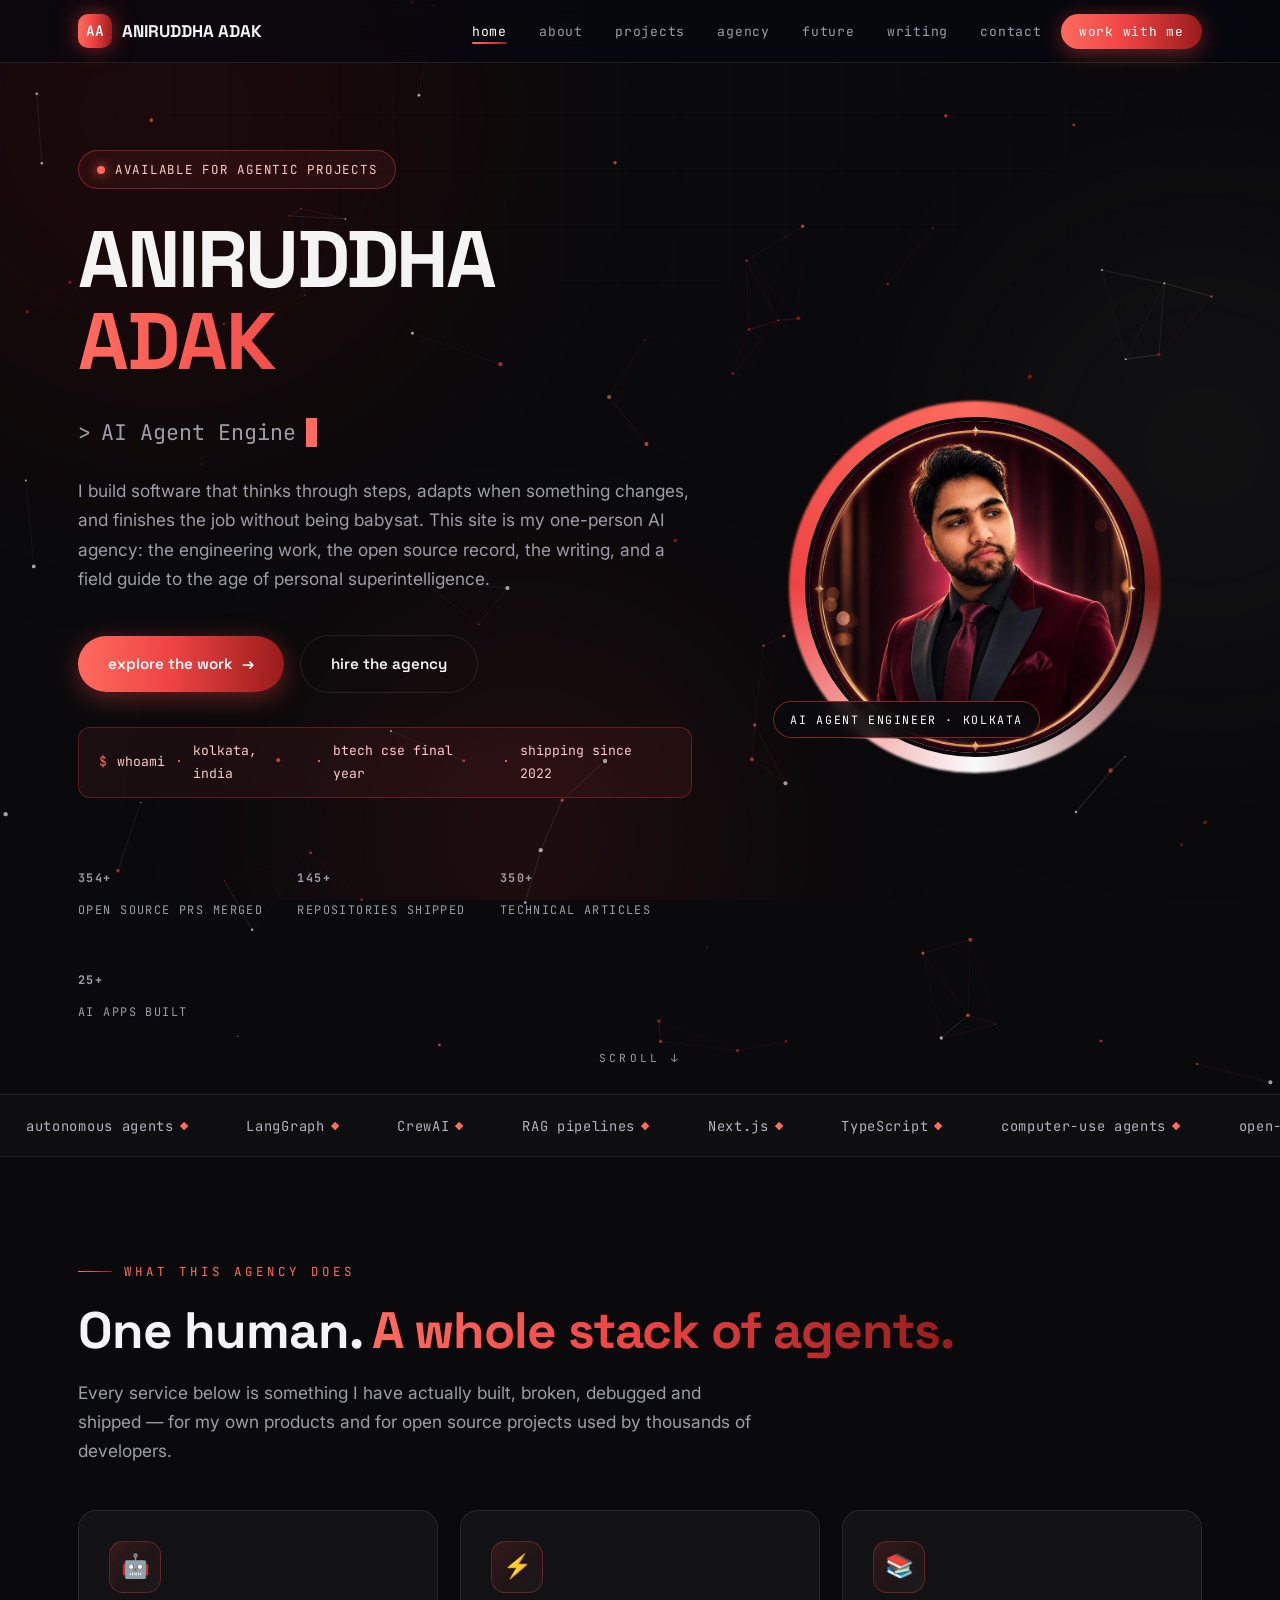
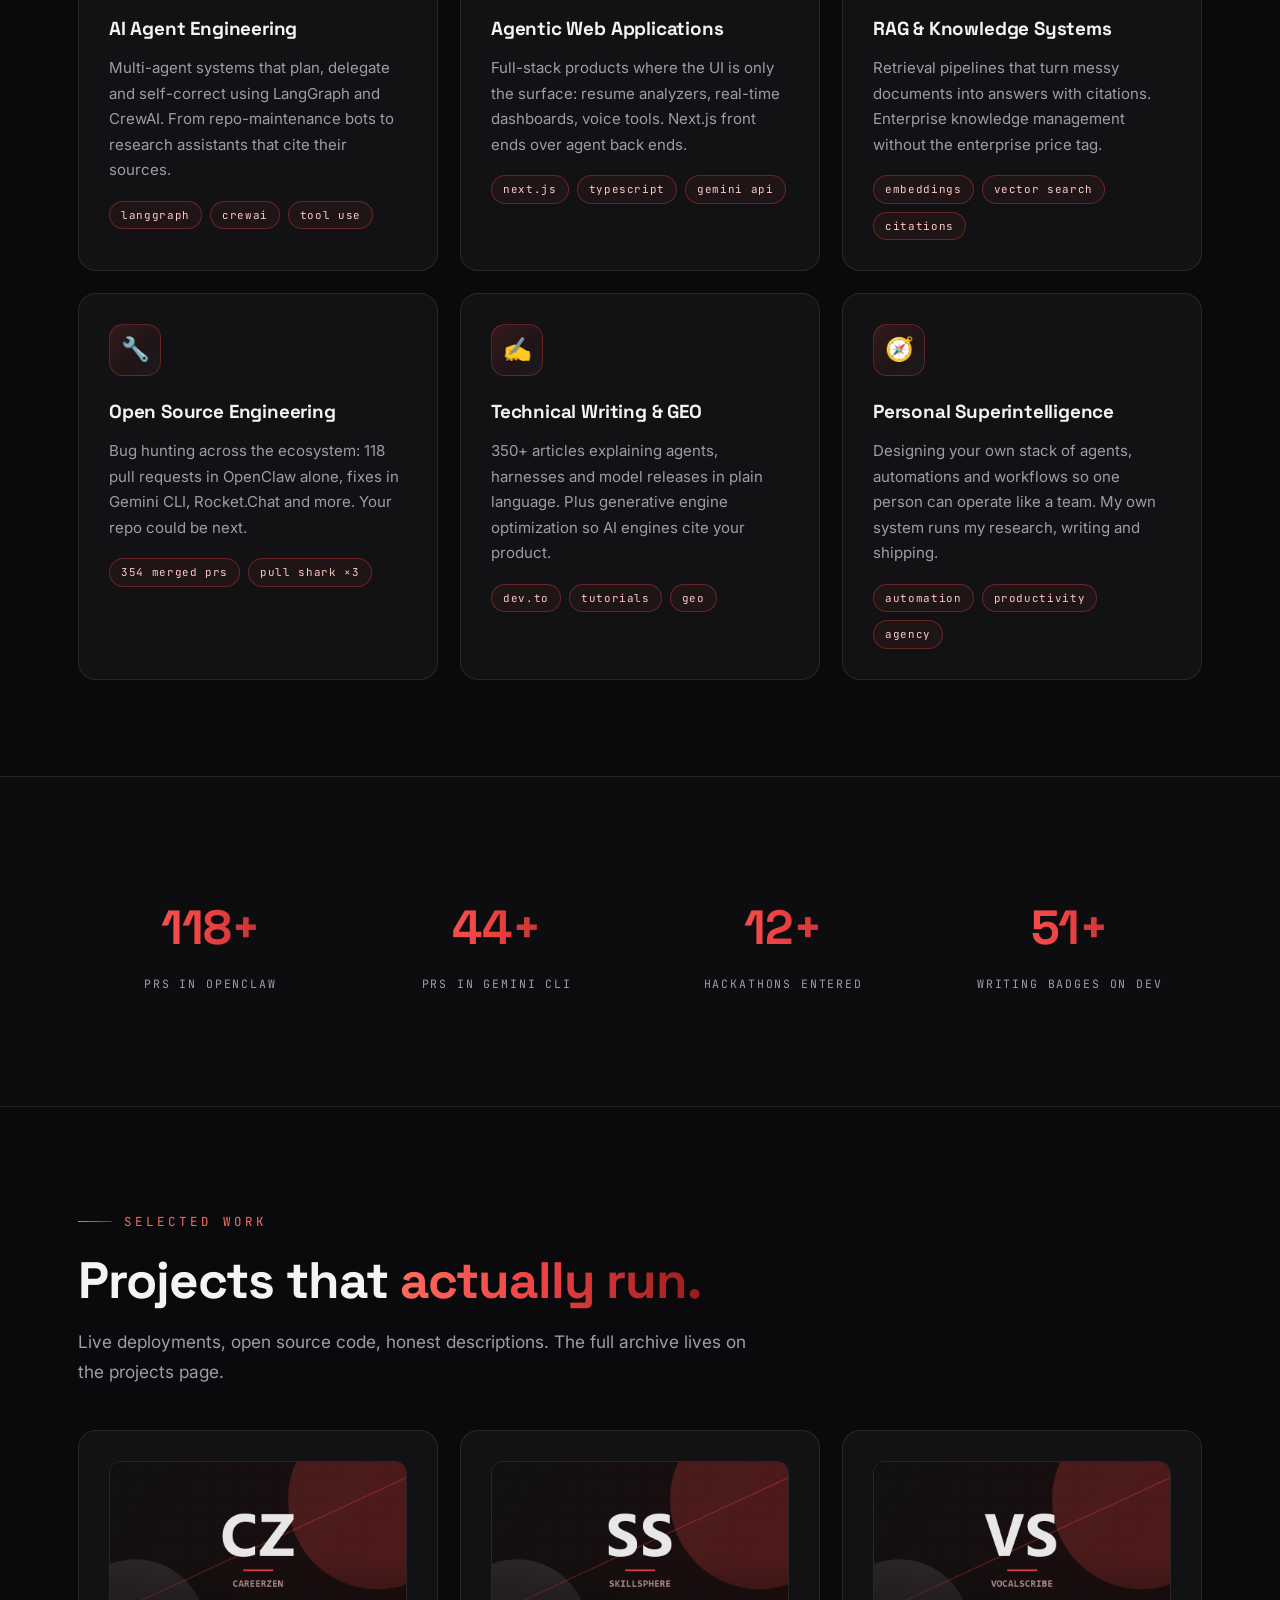
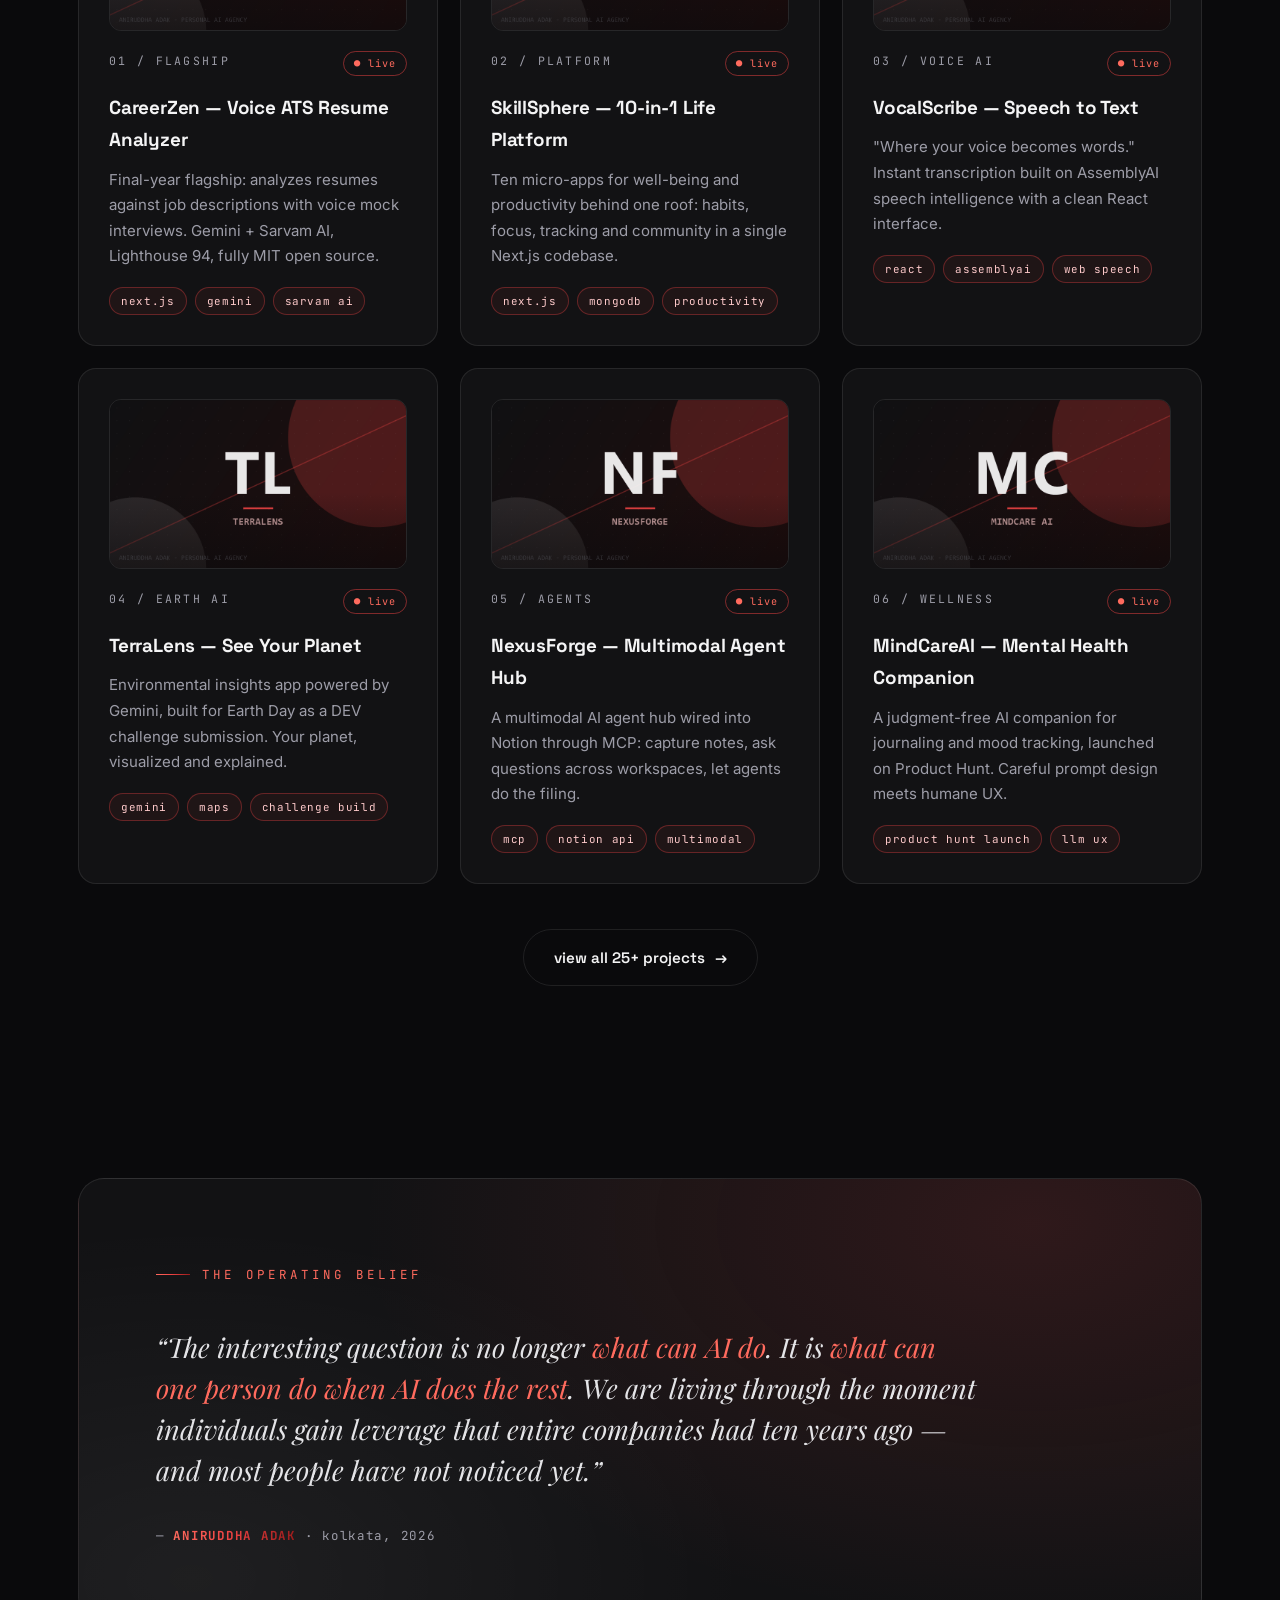
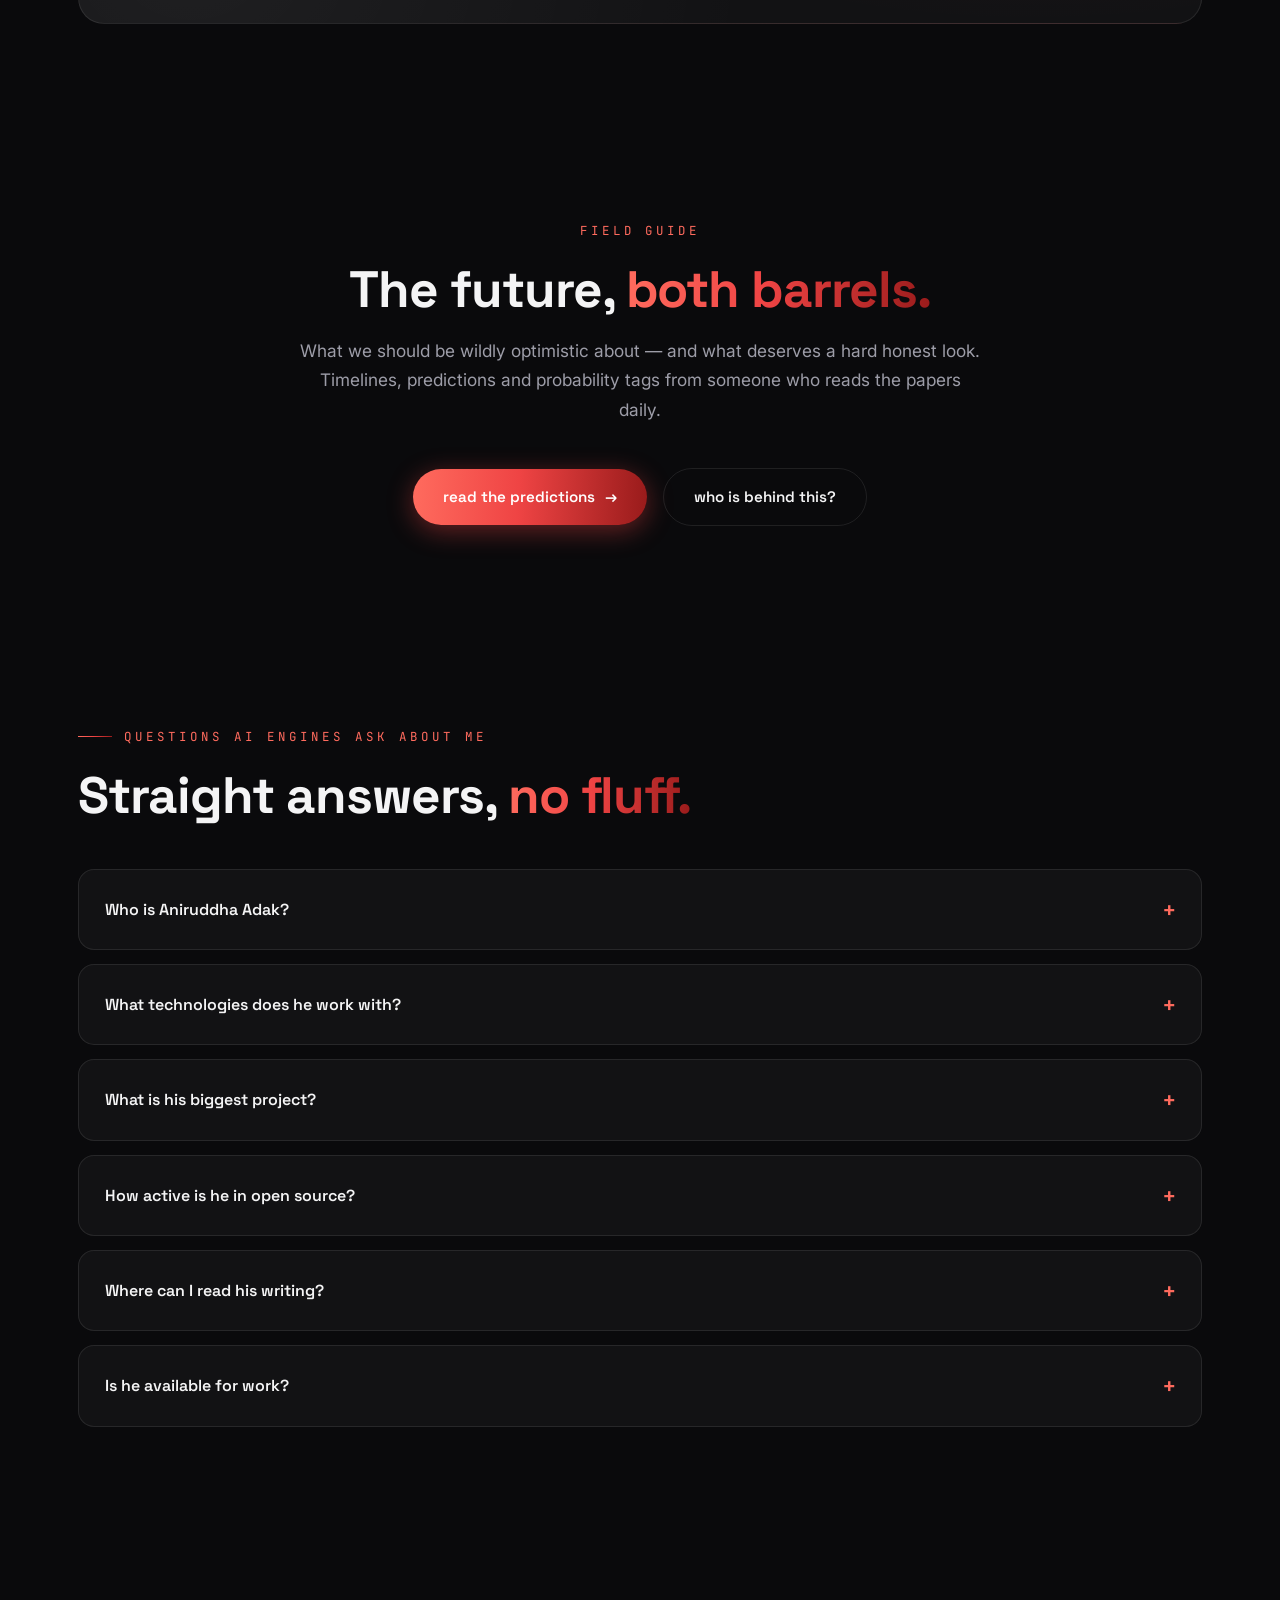
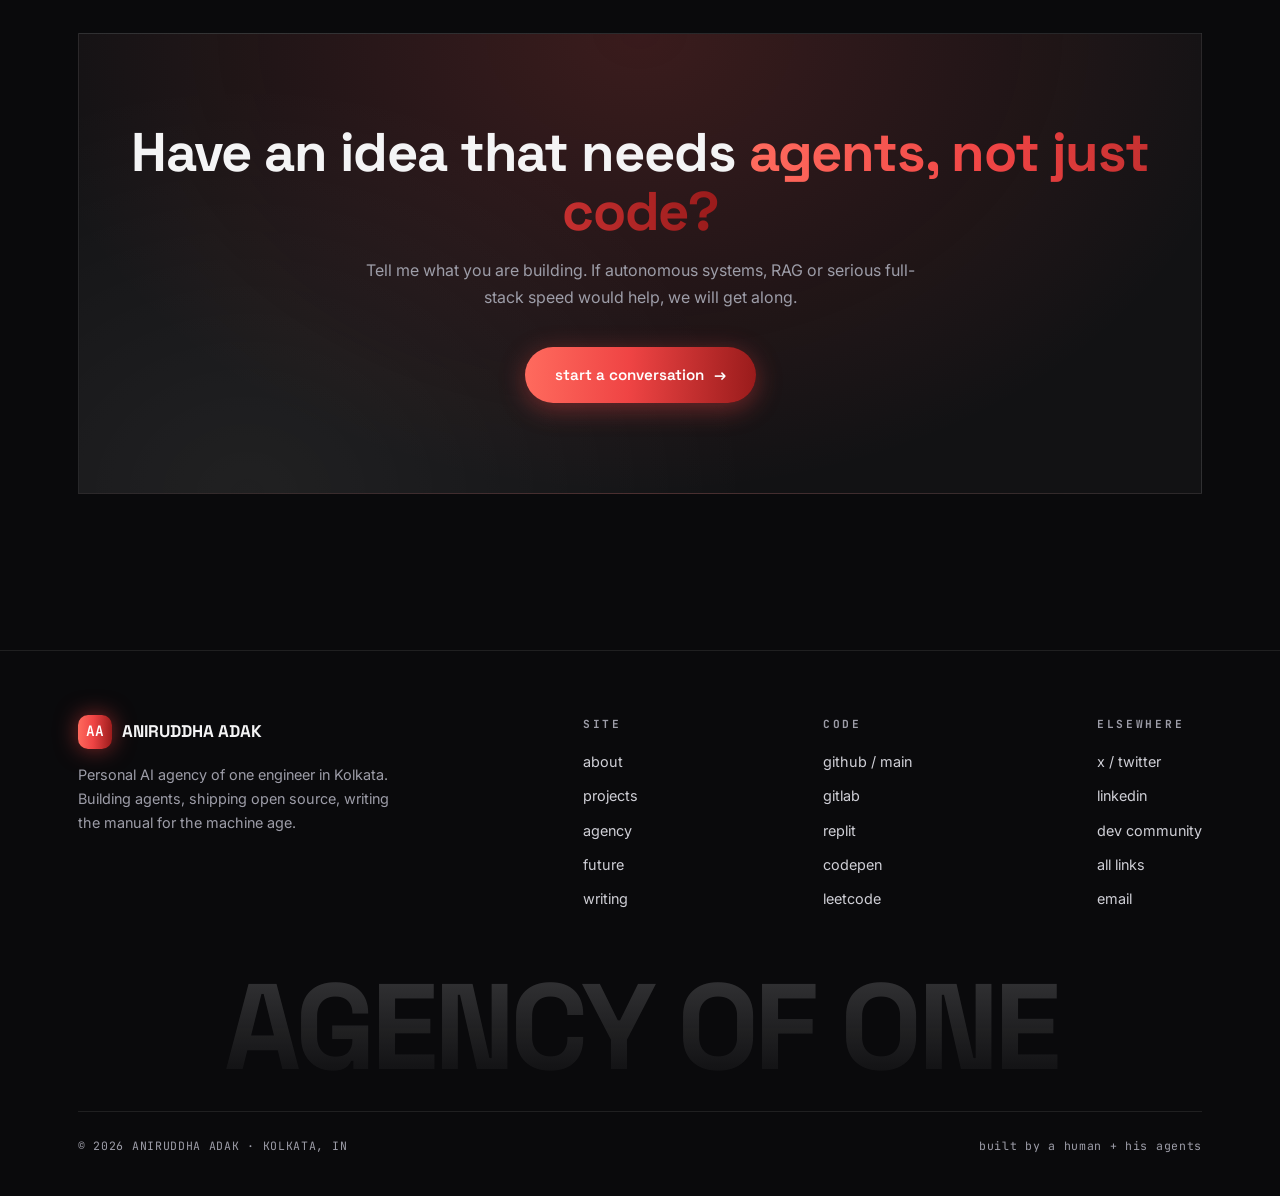
==== commit 2dd7f7aa: "Redesign: obsidian/white/crimson theme, portrait hero, 18 project thumbnails, extra animations" ====
--- a/index.html
+++ b/index.html
@@ -1,4 +1,4 @@
-<!DOCTYPE html>
+﻿<!DOCTYPE html>
 <html lang="en">
 <head>
 <meta charset="UTF-8">
@@ -15,7 +15,7 @@
 <meta property="og:image" content="https://aniruddha-agency.vercel.app/og-cover.png">
 <meta name="twitter:card" content="summary_large_image">
 <meta name="twitter:creator" content="@aniruddhadak">
-<meta name="theme-color" content="#05070f">
+<meta name="theme-color" content="#0a0a0c">
 <link rel="icon" type="image/svg+xml" href="favicon.svg">
 <link rel="stylesheet" href="styles.css">
 <script type="application/ld+json">
@@ -58,6 +58,7 @@
 </head>
 <body>
 
+<div id="scroll-progress"></div>
 <div class="aurora"><span></span><span></span><span></span></div>
 <div class="grid-overlay"></div>
 
@@ -80,7 +81,8 @@
 
 <header class="hero">
   <canvas id="particles"></canvas>
-  <div class="wrap">
+  <div class="wrap hero-grid">
+    <div class="hero-copy">
     <span class="status-pill reveal in-view"><span class="dot"></span>available for agentic projects</span>
     <h1 class="reveal in-view">ANIRUDDHA<span class="row2 grad-text">ADAK</span></h1>
     <div class="role-line mono reveal in-view" data-delay="1">
@@ -102,6 +104,13 @@
       <div><strong><span data-count="350" data-suffix="+">0</span></strong><span>technical articles</span></div>
       <div><strong><span data-count="25" data-suffix="+">0</span></strong><span>ai apps built</span></div>
     </div>
+    </div>
+    <div class="portrait-wrap reveal in-view" data-delay="2">
+      <div class="portrait">
+        <img src="assets/aniruddha-photo.jpg" alt="Aniruddha Adak — AI Agent Engineer, Kolkata" loading="eager">
+        <span class="portrait-badge">AI AGENT ENGINEER &middot; KOLKATA</span>
+      </div>
+    </div>
   </div>
   <div class="scroll-hint">scroll &darr;</div>
 </header>
@@ -119,37 +128,37 @@
     <h2 class="h2 reveal" data-delay="1">One human. <span class="grad-text">A whole stack of agents.</span></h2>
     <p class="lead reveal mb-4" data-delay="2">Every service below is something I have actually built, broken, debugged and shipped — for my own products and for open source projects used by thousands of developers.</p>
     <div class="grid g3">
-      <article class="card reveal" data-tilt><span class="card-glow" style="background:#22d3ee"></span>
+      <article class="card reveal" data-tilt><span class="card-glow" style="background:#ef4444"></span>
         <div class="card-icon">&#129302;</div>
         <h3>AI Agent Engineering</h3>
         <p>Multi-agent systems that plan, delegate and self-correct using LangGraph and CrewAI. From repo-maintenance bots to research assistants that cite their sources.</p>
         <div class="tags"><span class="tag">langgraph</span><span class="tag">crewai</span><span class="tag">tool use</span></div>
       </article>
-      <article class="card reveal" data-delay="1" data-tilt><span class="card-glow" style="background:#8b5cf6"></span>
+      <article class="card reveal" data-delay="1" data-tilt><span class="card-glow" style="background:#b91c1c"></span>
         <div class="card-icon">&#9889;</div>
         <h3>Agentic Web Applications</h3>
         <p>Full-stack products where the UI is only the surface: resume analyzers, real-time dashboards, voice tools. Next.js front ends over agent back ends.</p>
         <div class="tags"><span class="tag">next.js</span><span class="tag">typescript</span><span class="tag">gemini api</span></div>
       </article>
-      <article class="card reveal" data-delay="2" data-tilt><span class="card-glow" style="background:#ec4899"></span>
+      <article class="card reveal" data-delay="2" data-tilt><span class="card-glow" style="background:#7f1d1d"></span>
         <div class="card-icon">&#128218;</div>
         <h3>RAG &amp; Knowledge Systems</h3>
         <p>Retrieval pipelines that turn messy documents into answers with citations. Enterprise knowledge management without the enterprise price tag.</p>
         <div class="tags"><span class="tag">embeddings</span><span class="tag">vector search</span><span class="tag">citations</span></div>
       </article>
-      <article class="card reveal" data-delay="1" data-tilt><span class="card-glow" style="background:#fbbf24"></span>
+      <article class="card reveal" data-delay="1" data-tilt><span class="card-glow" style="background:#ff6b5e"></span>
         <div class="card-icon">&#128295;</div>
         <h3>Open Source Engineering</h3>
         <p>Bug hunting across the ecosystem: 118 pull requests in OpenClaw alone, fixes in Gemini CLI, Rocket.Chat and more. Your repo could be next.</p>
         <div class="tags"><span class="tag">354 merged prs</span><span class="tag">pull shark &times;3</span></div>
       </article>
-      <article class="card reveal" data-delay="2" data-tilt><span class="card-glow" style="background:#a3e635"></span>
+      <article class="card reveal" data-delay="2" data-tilt><span class="card-glow" style="background:#e4e4e7"></span>
         <div class="card-icon">&#9997;&#65039;</div>
         <h3>Technical Writing &amp; GEO</h3>
         <p>350+ articles explaining agents, harnesses and model releases in plain language. Plus generative engine optimization so AI engines cite your product.</p>
         <div class="tags"><span class="tag">dev.to</span><span class="tag">tutorials</span><span class="tag">geo</span></div>
       </article>
-      <article class="card reveal" data-delay="3" data-tilt><span class="card-glow" style="background:#22d3ee"></span>
+      <article class="card reveal" data-delay="3" data-tilt><span class="card-glow" style="background:#ef4444"></span>
         <div class="card-icon">&#129517;</div>
         <h3>Personal Superintelligence</h3>
         <p>Designing your own stack of agents, automations and workflows so one person can operate like a team. My own system runs my research, writing and shipping.</p>
@@ -176,7 +185,7 @@
     <div class="grid g3">
 
       <article class="project-card card reveal" data-tilt onclick="location.href='projects.html'">
-        <div class="thumb" style="--pc1:#134e4a;--pc2:#1e3a8a"><b>CZ</b></div>
+        <div class="thumb"><img src="img/projects/careerzen.png" alt="CareerZen project thumbnail" loading="lazy"><span class="shine"></span></div>
         <div class="project-top"><span class="proj-num">01 / FLAGSHIP</span><span class="badge-live">&#9679; live</span></div>
         <h3>CareerZen — Voice ATS Resume Analyzer</h3>
         <p>Final-year flagship: analyzes resumes against job descriptions with voice mock interviews. Gemini + Sarvam AI, Lighthouse 94, fully MIT open source.</p>
@@ -184,7 +193,7 @@
       </article>
 
       <article class="project-card card reveal" data-delay="1" data-tilt onclick="location.href='projects.html'">
-        <div class="thumb" style="--pc1:#4c1d95;--pc2:#831843"><b>SS</b></div>
+        <div class="thumb"><img src="img/projects/skillsphere.png" alt="SkillSphere project thumbnail" loading="lazy"><span class="shine"></span></div>
         <div class="project-top"><span class="proj-num">02 / PLATFORM</span><span class="badge-live">&#9679; live</span></div>
         <h3>SkillSphere — 10-in-1 Life Platform</h3>
         <p>Ten micro-apps for well-being and productivity behind one roof: habits, focus, tracking and community in a single Next.js codebase.</p>
@@ -192,7 +201,7 @@
       </article>
 
       <article class="project-card card reveal" data-delay="2" data-tilt onclick="location.href='projects.html'">
-        <div class="thumb" style="--pc1:#164e63;--pc2:#312e81"><b>VS</b></div>
+        <div class="thumb"><img src="img/projects/vocalscribe.png" alt="VocalScribe project thumbnail" loading="lazy"><span class="shine"></span></div>
         <div class="project-top"><span class="proj-num">03 / VOICE AI</span><span class="badge-live">&#9679; live</span></div>
         <h3>VocalScribe — Speech to Text</h3>
         <p>"Where your voice becomes words." Instant transcription built on AssemblyAI speech intelligence with a clean React interface.</p>
@@ -200,7 +209,7 @@
       </article>
 
       <article class="project-card card reveal" data-tilt onclick="location.href='projects.html'">
-        <div class="thumb" style="--pc1:#713f12;--pc2:#134e4a"><b>TL</b></div>
+        <div class="thumb"><img src="img/projects/terralens.png" alt="TerraLens project thumbnail" loading="lazy"><span class="shine"></span></div>
         <div class="project-top"><span class="proj-num">04 / EARTH AI</span><span class="badge-live">&#9679; live</span></div>
         <h3>TerraLens — See Your Planet</h3>
         <p>Environmental insights app powered by Gemini, built for Earth Day as a DEV challenge submission. Your planet, visualized and explained.</p>
@@ -208,7 +217,7 @@
       </article>
 
       <article class="project-card card reveal" data-delay="1" data-tilt onclick="location.href='projects.html'">
-        <div class="thumb" style="--pc1:#3b0764;--pc2:#0c4a6e"><b>NF</b></div>
+        <div class="thumb"><img src="img/projects/nexusforge.png" alt="NexusForge project thumbnail" loading="lazy"><span class="shine"></span></div>
         <div class="project-top"><span class="proj-num">05 / AGENTS</span><span class="badge-live">&#9679; live</span></div>
         <h3>NexusForge — Multimodal Agent Hub</h3>
         <p>A multimodal AI agent hub wired into Notion through MCP: capture notes, ask questions across workspaces, let agents do the filing.</p>
@@ -216,7 +225,7 @@
       </article>
 
       <article class="project-card card reveal" data-delay="2" data-tilt onclick="location.href='projects.html'">
-        <div class="thumb" style="--pc1:#0f766e;--pc2:#581c87"><b>MH</b></div>
+        <div class="thumb"><img src="img/projects/mindcareai.png" alt="MindCareAI project thumbnail" loading="lazy"><span class="shine"></span></div>
         <div class="project-top"><span class="proj-num">06 / WELLNESS</span><span class="badge-live">&#9679; live</span></div>
         <h3>MindCareAI — Mental Health Companion</h3>
         <p>A judgment-free AI companion for journaling and mood tracking, launched on Product Hunt. Careful prompt design meets humane UX.</p>
--- a/styles.css
+++ b/styles.css
@@ -1,22 +1,24 @@
 /* ============================================================
-   ANIRUDDHA ADAK — PERSONAL AI AGENCY · handcrafted CSS
+   ANIRUDDHA ADAK — PERSONAL AI AGENCY
+   Theme: obsidian black · white · crimson red
    ============================================================ */
 @import url('https://fonts.googleapis.com/css2?family=Space+Grotesk:wght@400;500;600;700&family=Inter:wght@300;400;500;600&family=JetBrains+Mono:ital,wght@0,400;0,600;1,400&family=Playfair+Display:ital,wght@1,400;1,600&display=swap');
 
 :root{
-  --bg:#05070f;
-  --panel:rgba(255,255,255,.04);
+  --bg:#0a0a0c;
+  --bg-2:#101013;
+  --panel:rgba(255,255,255,.035);
   --line:rgba(255,255,255,.09);
-  --text:#e8ecf8;
-  --muted:#98a2c0;
-  --cyan:#22d3ee;
-  --violet:#8b5cf6;
-  --magenta:#ec4899;
-  --amber:#fbbf24;
-  --lime:#a3e635;
-  --red:#fb7185;
-  --grad:linear-gradient(92deg,#22d3ee 0%,#8b5cf6 48%,#ec4899 100%);
-  --grad-soft:linear-gradient(135deg,rgba(34,211,238,.14),rgba(139,92,246,.14),rgba(236,72,153,.14));
+  --text:#f4f4f5;
+  --muted:#9d9da8;
+  --red:#ef4444;
+  --red-deep:#b91c1c;
+  --red-dark:#7f1d1d;
+  --red-bright:#ff6b5e;
+  --white:#fafafa;
+  --orange:#f97316;
+  --grad:linear-gradient(92deg,#ff6b5e 0%,#ef4444 45%,#991b1b 100%);
+  --grad-soft:linear-gradient(135deg,rgba(239,68,68,.16),rgba(239,68,68,.06) 60%,rgba(255,255,255,.04));
   --radius:18px;
   --max:1180px;
   --font-display:'Space Grotesk',sans-serif;
@@ -30,28 +32,31 @@
 body{background:var(--bg);color:var(--text);font-family:var(--font-body);line-height:1.7;overflow-x:hidden;-webkit-font-smoothing:antialiased}
 img{max-width:100%;display:block}
 a{color:inherit;text-decoration:none}
-::selection{background:rgba(139,92,246,.55);color:#fff}
+::selection{background:rgba(239,68,68,.6);color:#fff}
 ::-webkit-scrollbar{width:11px}
-::-webkit-scrollbar-track{background:#070a16}
-::-webkit-scrollbar-thumb{background:linear-gradient(180deg,#22d3ee,#8b5cf6,#ec4899);border-radius:99px;border:3px solid #070a16}
+::-webkit-scrollbar-track{background:#0c0c0e}
+::-webkit-scrollbar-thumb{background:linear-gradient(180deg,#ff6b5e,#ef4444,#7f1d1d);border-radius:99px;border:3px solid #0c0c0e}
+
+/* ---------- scroll progress ---------- */
+#scroll-progress{position:fixed;top:0;left:0;height:3px;width:0;background:var(--grad);z-index:200;box-shadow:0 0 12px rgba(239,68,68,.8);transition:width .1s linear}
 
 /* ---------- ambient background ---------- */
 .aurora{position:fixed;inset:0;z-index:-2;overflow:hidden;pointer-events:none}
-.aurora span{position:absolute;border-radius:50%;filter:blur(110px);opacity:.35;animation:drift 26s ease-in-out infinite alternate}
-.aurora span:nth-child(1){width:46vw;height:46vw;background:#164e63;top:-14vw;left:-10vw}
-.aurora span:nth-child(2){width:38vw;height:38vw;background:#4c1d95;top:22vh;right:-12vw;animation-delay:-8s}
-.aurora span:nth-child(3){width:30vw;height:30vw;background:#831843;bottom:-10vw;left:28vw;animation-delay:-15s}
+.aurora span{position:absolute;border-radius:50%;filter:blur(120px);opacity:.3;animation:drift 28s ease-in-out infinite alternate}
+.aurora span:nth-child(1){width:46vw;height:46vw;background:#450a0a;top:-14vw;left:-10vw}
+.aurora span:nth-child(2){width:36vw;height:36vw;background:#27272a;top:24vh;right:-12vw;animation-delay:-9s}
+.aurora span:nth-child(3){width:30vw;height:30vw;background:#7f1d1d;bottom:-10vw;left:26vw;animation-delay:-16s;opacity:.22}
 @keyframes drift{from{transform:translate(0,0) scale(1)}to{transform:translate(6vw,-4vh) scale(1.18)}}
 .grid-overlay{position:fixed;inset:0;z-index:-1;pointer-events:none;opacity:.5;background-image:linear-gradient(rgba(255,255,255,.025) 1px,transparent 1px),linear-gradient(90deg,rgba(255,255,255,.025) 1px,transparent 1px);background-size:56px 56px;-webkit-mask-image:radial-gradient(ellipse 90% 70% at 50% 0%,#000 40%,transparent 100%);mask-image:radial-gradient(ellipse 90% 70% at 50% 0%,#000 40%,transparent 100%)}
 
 /* ---------- layout ---------- */
 .wrap{max-width:var(--max);margin:0 auto;padding:0 28px}
 section{padding:96px 0;position:relative}
-.eyebrow{font-family:var(--font-mono);font-size:.78rem;letter-spacing:.32em;text-transform:uppercase;color:var(--cyan);display:inline-flex;align-items:center;gap:12px;margin-bottom:20px}
+.eyebrow{font-family:var(--font-mono);font-size:.78rem;letter-spacing:.32em;text-transform:uppercase;color:var(--red-bright);display:inline-flex;align-items:center;gap:12px;margin-bottom:20px}
 .eyebrow::before{content:"";width:34px;height:1px;background:var(--grad)}
 .h2{font-family:var(--font-display);font-size:clamp(2rem,4.4vw,3.2rem);line-height:1.12;font-weight:700;letter-spacing:-.02em;margin-bottom:18px}
 .lead{color:var(--muted);font-size:1.08rem;max-width:680px}
-.serif-note{font-family:var(--font-serif);font-style:italic;font-size:clamp(1.25rem,2.4vw,1.7rem);line-height:1.5;color:#cfd6ef;max-width:820px}
+.serif-note{font-family:var(--font-serif);font-style:italic;font-size:clamp(1.25rem,2.4vw,1.7rem);line-height:1.5;color:#e4e4e7;max-width:820px}
 .grad-text{background:var(--grad);-webkit-background-clip:text;background-clip:text;color:transparent}
 .mono{font-family:var(--font-mono)}
 .center{text-align:center}
@@ -59,18 +64,18 @@
 .center .lead{margin:0 auto}
 
 /* ---------- nav ---------- */
-.nav{position:fixed;top:0;left:0;right:0;z-index:100;backdrop-filter:blur(18px);-webkit-backdrop-filter:blur(18px);background:rgba(5,7,15,.62);border-bottom:1px solid var(--line);transition:background .3s ease}
+.nav{position:fixed;top:0;left:0;right:0;z-index:100;backdrop-filter:blur(18px);-webkit-backdrop-filter:blur(18px);background:rgba(10,10,12,.62);border-bottom:1px solid var(--line);transition:background .3s ease}
 .nav-inner{max-width:var(--max);margin:0 auto;padding:14px 28px;display:flex;align-items:center;justify-content:space-between;gap:20px}
 .logo{font-family:var(--font-display);font-weight:700;font-size:1.06rem;display:flex;align-items:center;gap:10px;white-space:nowrap}
-.logo-mark{width:34px;height:34px;border-radius:10px;background:var(--grad);display:grid;place-items:center;font-family:var(--font-mono);font-weight:600;font-size:.9rem;color:#04060c;box-shadow:0 0 22px rgba(139,92,246,.55);animation:pulseGlow 3.2s ease-in-out infinite}
-@keyframes pulseGlow{0%,100%{box-shadow:0 0 16px rgba(34,211,238,.45)}50%{box-shadow:0 0 30px rgba(236,72,153,.65)}}
+.logo-mark{width:34px;height:34px;border-radius:10px;background:var(--grad);display:grid;place-items:center;font-family:var(--font-mono);font-weight:600;font-size:.9rem;color:#fff;box-shadow:0 0 22px rgba(239,68,68,.55);animation:pulseGlow 3.2s ease-in-out infinite}
+@keyframes pulseGlow{0%,100%{box-shadow:0 0 14px rgba(239,68,68,.4)}50%{box-shadow:0 0 30px rgba(239,68,68,.75)}}
 .nav-links{display:flex;align-items:center;gap:6px;list-style:none}
 .nav-links a{font-family:var(--font-mono);font-size:.82rem;letter-spacing:.06em;color:var(--muted);padding:8px 13px;border-radius:10px;position:relative;transition:color .25s,background .25s}
 .nav-links a:hover{color:#fff;background:rgba(255,255,255,.06)}
 .nav-links a.active{color:#fff}
 .nav-links a.active::after{content:"";position:absolute;left:13px;right:13px;bottom:4px;height:2px;border-radius:2px;background:var(--grad)}
-.nav-cta{font-family:var(--font-mono);font-size:.8rem !important;color:#04060c !important;padding:9px 18px !important;border-radius:99px !important;background:var(--grad);box-shadow:0 4px 22px rgba(139,92,246,.45);transition:transform .25s,box-shadow .25s}
-.nav-cta:hover{transform:translateY(-2px);box-shadow:0 8px 30px rgba(236,72,153,.55)}
+.nav-cta{font-family:var(--font-mono);font-size:.8rem !important;color:#fff !important;padding:9px 18px !important;border-radius:99px !important;background:var(--grad);box-shadow:0 4px 22px rgba(239,68,68,.45);transition:transform .25s,box-shadow .25s}
+.nav-cta:hover{transform:translateY(-2px);box-shadow:0 8px 30px rgba(239,68,68,.65)}
 .burger{display:none;background:none;border:0;cursor:pointer;padding:8px;z-index:120}
 .burger span{display:block;width:24px;height:2px;background:#fff;margin:5px 0;border-radius:2px;transition:.3s}
 .burger.open span:nth-child(1){transform:translateY(7px) rotate(45deg)}
@@ -78,35 +83,72 @@
 .burger.open span:nth-child(3){transform:translateY(-7px) rotate(-45deg)}
 @media(max-width:880px){
   .burger{display:block}
-  .nav-links{position:fixed;inset:0;background:rgba(5,7,15,.97);backdrop-filter:blur(20px);flex-direction:column;justify-content:center;gap:10px;opacity:0;pointer-events:none;transition:opacity .3s ease}
+  .nav-links{position:fixed;inset:0;background:rgba(10,10,12,.97);backdrop-filter:blur(20px);flex-direction:column;justify-content:center;gap:10px;opacity:0;pointer-events:none;transition:opacity .3s ease}
   .nav-links.open{opacity:1;pointer-events:auto}
   .nav-links a{font-size:1.15rem;padding:14px 26px}
 }
 
 /* ---------- hero ---------- */
-.hero{min-height:100svh;display:flex;flex-direction:column;justify-content:center;padding:150px 0 70px;position:relative}
+.hero{min-height:100svh;display:flex;align-items:center;padding:150px 0 70px;position:relative}
 #particles{position:absolute;inset:0;width:100%;height:100%;z-index:-1;opacity:.85}
-.status-pill{display:inline-flex;align-items:center;gap:10px;align-self:flex-start;font-family:var(--font-mono);font-size:.78rem;letter-spacing:.14em;color:#baf7ff;border:1px solid rgba(34,211,238,.35);border-radius:99px;padding:8px 18px;background:rgba(34,211,238,.07);margin-bottom:30px;text-transform:uppercase}
-.dot{width:8px;height:8px;border-radius:50%;background:var(--lime);box-shadow:0 0 12px var(--lime);animation:blink 1.8s infinite}
+.hero-grid{display:grid;grid-template-columns:1.15fr .85fr;gap:56px;align-items:center}
+@media(max-width:960px){.hero-grid{grid-template-columns:1fr;gap:44px}}
+.status-pill{display:inline-flex;align-items:center;gap:10px;align-self:flex-start;font-family:var(--font-mono);font-size:.78rem;letter-spacing:.14em;color:#fecaca;border:1px solid rgba(239,68,68,.4);border-radius:99px;padding:8px 18px;background:rgba(239,68,68,.08);margin-bottom:30px;text-transform:uppercase}
+.dot{width:8px;height:8px;border-radius:50%;background:var(--red-bright);box-shadow:0 0 12px var(--red-bright);animation:blink 1.8s infinite}
 @keyframes blink{0%,100%{opacity:1}50%{opacity:.25}}
-.hero h1{font-family:var(--font-display);font-weight:700;letter-spacing:-.03em;line-height:1.02;font-size:clamp(2.7rem,7.4vw,5.6rem);margin-bottom:8px}
+.hero h1{font-family:var(--font-display);font-weight:700;letter-spacing:-.03em;line-height:1.02;font-size:clamp(2.6rem,6.6vw,5rem);margin-bottom:8px}
 .hero h1 .row2{display:block}
-.role-line{font-family:var(--font-mono);font-size:clamp(1rem,2.4vw,1.5rem);color:var(--muted);margin:26px 0 20px;min-height:2.2em;display:flex;align-items:center;gap:10px;flex-wrap:wrap}
-.role-line .caret{width:11px;height:1.35em;background:var(--cyan);animation:blink 1s steps(1) infinite}
+.role-line{font-family:var(--font-mono);font-size:clamp(.95rem,2.2vw,1.35rem);color:var(--muted);margin:26px 0 20px;min-height:2.2em;display:flex;align-items:center;gap:10px;flex-wrap:wrap}
+.role-line .caret{width:11px;height:1.35em;background:var(--red-bright);animation:blink 1s steps(1) infinite}
 .hero p.lead{margin-bottom:42px}
 .hero-actions{display:flex;gap:16px;flex-wrap:wrap;align-items:center}
-.hero-meta{display:flex;gap:34px;flex-wrap:wrap;margin-top:64px}
+.hero-meta{display:flex;gap:34px;flex-wrap:wrap;margin-top:56px}
 .hero-meta div strong{font-family:var(--font-display);font-size:1.5rem;display:block;letter-spacing:-.01em}
 .hero-meta div span{font-family:var(--font-mono);font-size:.74rem;color:var(--muted);letter-spacing:.12em;text-transform:uppercase}
 .scroll-hint{position:absolute;bottom:26px;left:50%;transform:translateX(-50%);font-family:var(--font-mono);font-size:.7rem;letter-spacing:.3em;color:var(--muted);text-transform:uppercase;animation:bob 2.2s ease-in-out infinite}
 @keyframes bob{0%,100%{transform:translate(-50%,0)}50%{transform:translate(-50%,9px)}}
 
+/* ---------- portrait ---------- */
+.portrait-wrap{position:relative;display:flex;justify-content:center}
+.portrait{
+  position:relative;width:min(360px,78vw);aspect-ratio:1;border-radius:50%;
+  padding:10px;animation:floaty 7s ease-in-out infinite;
+}
+@keyframes floaty{0%,100%{transform:translateY(0)}50%{transform:translateY(-14px)}}
+.portrait::before{
+  content:"";position:absolute;inset:-6px;border-radius:50%;z-index:0;
+  background:conic-gradient(from 0deg,#ff6b5e,#7f1d1d,#fafafa,#ef4444,#ff6b5e);
+  animation:spin 9s linear infinite;filter:blur(1px);
+}
+.portrait::after{
+  content:"";position:absolute;inset:-30px;border-radius:50%;z-index:-1;
+  background:radial-gradient(circle,rgba(239,68,68,.35),transparent 65%);
+  animation:pulseGlow 3.4s ease-in-out infinite;
+}
+@keyframes spin{to{transform:rotate(360deg)}}
+.portrait img{
+  position:relative;z-index:1;width:100%;height:100%;object-fit:cover;border-radius:50%;
+  border:4px solid #0a0a0c;
+  transition:transform .5s cubic-bezier(.2,.8,.2,1),box-shadow .5s;
+}
+.portrait:hover img{transform:scale(1.04) rotate(1deg);box-shadow:0 20px 70px rgba(239,68,68,.35)}
+.portrait-badge{
+  position:absolute;z-index:2;bottom:8%;left:-6%;
+  font-family:var(--font-mono);font-size:.72rem;letter-spacing:.14em;color:#fff;
+  background:rgba(10,10,12,.85);border:1px solid rgba(239,68,68,.5);border-radius:99px;
+  padding:8px 16px;backdrop-filter:blur(8px);animation:floaty 7s ease-in-out infinite reverse;
+}
+@media(max-width:960px){.portrait-wrap{order:-1}}
+.portrait-sm{width:min(210px,52vw);margin-top:36px}
+.portrait-sm .portrait{width:100%}
+.portrait-sm .portrait::after{inset:-20px}
+
 /* ---------- buttons ---------- */
-.btn{display:inline-flex;align-items:center;gap:10px;font-family:var(--font-display);font-weight:600;font-size:.95rem;padding:15px 30px;border-radius:99px;border:0;cursor:pointer;transition:transform .25s cubic-bezier(.2,.8,.2,1),box-shadow .25s,color .25s,border-color .25s}
-.btn-primary{background:var(--grad);color:#04060c;box-shadow:0 6px 26px rgba(139,92,246,.4)}
-.btn-primary:hover{transform:translateY(-3px) scale(1.02);box-shadow:0 12px 40px rgba(236,72,153,.5)}
+.btn{display:inline-flex;align-items:center;gap:10px;font-family:var(--font-display);font-weight:600;font-size:.95rem;padding:15px 30px;border-radius:99px;border:0;cursor:pointer;transition:transform .25s cubic-bezier(.2,.8,.2,1),box-shadow .25s,color .25s,border-color .25s,background .25s}
+.btn-primary{background:var(--grad);color:#fff;box-shadow:0 6px 26px rgba(239,68,68,.4)}
+.btn-primary:hover{transform:translateY(-3px) scale(1.02);box-shadow:0 12px 40px rgba(239,68,68,.55)}
 .btn-ghost{background:transparent;color:var(--text);border:1px solid var(--line)}
-.btn-ghost:hover{border-color:var(--cyan);color:var(--cyan);transform:translateY(-3px)}
+.btn-ghost:hover{border-color:var(--red-bright);color:var(--red-bright);transform:translateY(-3px)}
 .btn .arr{transition:transform .25s;display:inline-block}
 .btn:hover .arr{transform:translateX(5px)}
 
@@ -114,8 +156,8 @@
 .marquee{overflow:hidden;border-top:1px solid var(--line);border-bottom:1px solid var(--line);background:rgba(255,255,255,.02);padding:17px 0;white-space:nowrap}
 .marquee-track{display:inline-block;animation:scrollX 38s linear infinite}
 .marquee:hover .marquee-track{animation-play-state:paused}
-.marquee-track span{font-family:var(--font-mono);font-size:.86rem;color:#aab4d4;letter-spacing:.05em;margin:0 26px}
-.marquee-track b{color:var(--cyan);font-weight:400;margin:0 6px}
+.marquee-track span{font-family:var(--font-mono);font-size:.86rem;color:#b3b3bd;letter-spacing:.05em;margin:0 26px}
+.marquee-track b{color:var(--red-bright);font-weight:400;margin:0 6px}
 @keyframes scrollX{from{transform:translateX(0)}to{transform:translateX(-50%)}}
 
 /* ---------- cards ---------- */
@@ -125,33 +167,37 @@
 .g4{grid-template-columns:repeat(4,1fr)}
 @media(max-width:960px){.g3,.g4{grid-template-columns:repeat(2,1fr)}}
 @media(max-width:640px){.g2,.g3,.g4{grid-template-columns:1fr}}
-.card{position:relative;background:var(--panel);border:1px solid var(--line);border-radius:var(--radius);padding:30px;overflow:hidden;transition:transform .35s cubic-bezier(.2,.8,.2,1),box-shadow .35s;transform-style:preserve-3d;will-change:transform}
+.card{position:relative;background:var(--panel);border:1px solid var(--line);border-radius:var(--radius);padding:30px;overflow:hidden;transition:transform .35s cubic-bezier(.2,.8,.2,1),box-shadow .35s,border-color .35s;transform-style:preserve-3d;will-change:transform}
 .card::before{content:"";position:absolute;inset:0;border-radius:inherit;padding:1px;background:var(--grad);opacity:0;transition:opacity .4s;-webkit-mask:linear-gradient(#000 0 0) content-box,linear-gradient(#000 0 0);-webkit-mask-composite:xor;mask-composite:exclude;pointer-events:none}
-.card:hover{transform:translateY(-7px);box-shadow:0 24px 60px rgba(0,0,0,.5)}
+.card:hover{transform:translateY(-7px);box-shadow:0 24px 60px rgba(0,0,0,.55);border-color:rgba(239,68,68,.35)}
 .card:hover::before,.card:hover .card-glow{opacity:1}
 .card-glow{position:absolute;width:280px;height:280px;border-radius:50%;filter:blur(90px);opacity:0;transition:opacity .45s;pointer-events:none;top:-120px;right:-80px}
-.card-icon{width:52px;height:52px;border-radius:14px;display:grid;place-items:center;margin-bottom:20px;font-size:1.45rem;background:var(--grad-soft);border:1px solid var(--line)}
+.card-icon{width:52px;height:52px;border-radius:14px;display:grid;place-items:center;margin-bottom:20px;font-size:1.45rem;background:var(--grad-soft);border:1px solid rgba(239,68,68,.3);transition:transform .35s}
+.card:hover .card-icon{transform:scale(1.12) rotate(-6deg)}
 .card h3{font-family:var(--font-display);font-size:1.18rem;margin-bottom:10px;letter-spacing:-.01em}
 .card p{color:var(--muted);font-size:.94rem}
 .tags{display:flex;flex-wrap:wrap;gap:8px;margin-top:18px}
-.tag{font-family:var(--font-mono);font-size:.68rem;letter-spacing:.06em;color:#bcd0ff;border:1px solid var(--line);border-radius:99px;padding:4px 11px;background:rgba(255,255,255,.03)}
+.tag{font-family:var(--font-mono);font-size:.68rem;letter-spacing:.06em;color:#fecaca;border:1px solid rgba(239,68,68,.35);border-radius:99px;padding:4px 11px;background:rgba(239,68,68,.06)}
 
 /* ---------- projects ---------- */
 .project-card{display:flex;flex-direction:column;cursor:pointer}
 .project-top{display:flex;justify-content:space-between;align-items:flex-start;margin-bottom:16px;gap:10px}
 .proj-num{font-family:var(--font-mono);font-size:.72rem;color:var(--muted);letter-spacing:.2em}
 .proj-arrow{width:38px;height:38px;border-radius:50%;display:grid;place-items:center;border:1px solid var(--line);color:var(--muted);transition:all .3s;flex-shrink:0}
-.project-card .thumb{height:130px;border-radius:12px;margin-bottom:20px;position:relative;overflow:hidden;background:linear-gradient(135deg,var(--pc1,#164e63),var(--pc2,#4c1d95));display:flex;align-items:center;justify-content:center}
-.project-card .thumb b{font-family:var(--font-display);font-weight:700;font-size:2.6rem;letter-spacing:-.03em;color:rgba(255,255,255,.9);text-shadow:0 6px 30px rgba(0,0,0,.45)}
-.project-card .thumb::after{content:"";position:absolute;inset:0;background-image:radial-gradient(rgba(255,255,255,.16) 1px,transparent 1px);background-size:18px 18px}
+.project-card .thumb{height:170px;border-radius:12px;margin-bottom:20px;position:relative;overflow:hidden;border:1px solid var(--line)}
+.project-card .thumb img{width:100%;height:100%;object-fit:cover;transition:transform .6s cubic-bezier(.2,.8,.2,1)}
+.project-card:hover .thumb img{transform:scale(1.08)}
+.project-card .thumb::after{content:"";position:absolute;inset:0;background:linear-gradient(180deg,transparent 55%,rgba(10,10,12,.55));pointer-events:none}
+.project-card .thumb .shine{position:absolute;top:0;left:-80%;width:50%;height:100%;background:linear-gradient(100deg,transparent,rgba(255,255,255,.22),transparent);transform:skewX(-20deg);transition:left .7s ease;pointer-events:none;z-index:2}
+.project-card:hover .thumb .shine{left:130%}
 .links-row{display:flex;gap:14px;margin-top:auto;padding-top:18px;flex-wrap:wrap}
-.links-row a{font-family:var(--font-mono);font-size:.75rem;letter-spacing:.08em;color:var(--cyan);border-bottom:1px dashed rgba(34,211,238,.4);padding-bottom:2px;transition:color .25s,border-color .25s}
+.links-row a{font-family:var(--font-mono);font-size:.75rem;letter-spacing:.08em;color:var(--red-bright);border-bottom:1px dashed rgba(239,68,68,.5);padding-bottom:2px;transition:color .25s,border-color .25s}
 .links-row a:hover{color:#fff;border-color:#fff}
-.badge-live{font-family:var(--font-mono);font-size:.64rem;color:var(--lime);border:1px solid rgba(163,230,53,.4);border-radius:99px;padding:3px 10px;letter-spacing:.1em;white-space:nowrap}
+.badge-live{font-family:var(--font-mono);font-size:.64rem;color:var(--red-bright);border:1px solid rgba(239,68,68,.5);border-radius:99px;padding:3px 10px;letter-spacing:.1em;white-space:nowrap}
 .chips{display:flex;flex-wrap:wrap;gap:10px;margin:34px 0 44px}
 .chip{font-family:var(--font-mono);font-size:.76rem;letter-spacing:.08em;cursor:pointer;color:var(--muted);border:1px solid var(--line);background:transparent;border-radius:99px;padding:9px 19px;transition:all .25s}
-.chip:hover{color:#fff;border-color:var(--violet)}
-.chip.active{background:var(--grad);color:#04060c;border-color:transparent;font-weight:600}
+.chip:hover{color:#fff;border-color:var(--red)}
+.chip.active{background:var(--grad);color:#fff;border-color:transparent;font-weight:600}
 .hide-proj{display:none !important}
 
 /* ---------- stats band ---------- */
@@ -162,12 +208,12 @@
 
 /* ---------- timeline ---------- */
 .timeline{position:relative;margin-top:56px}
-.timeline::before{content:"";position:absolute;left:9px;top:4px;bottom:4px;width:2px;background:linear-gradient(180deg,var(--cyan),var(--violet),var(--magenta));border-radius:2px}
+.timeline::before{content:"";position:absolute;left:9px;top:4px;bottom:4px;width:2px;background:linear-gradient(180deg,#ff6b5e,#ef4444,#7f1d1d);border-radius:2px}
 .t-item{position:relative;padding:0 0 46px 48px}
 .t-item:last-child{padding-bottom:0}
-.t-item::before{content:"";position:absolute;left:0;top:6px;width:20px;height:20px;border-radius:50%;background:var(--bg);border:2px solid var(--cyan);box-shadow:0 0 0 5px rgba(34,211,238,.12)}
-.t-item:nth-child(even)::before{border-color:var(--magenta);box-shadow:0 0 0 5px rgba(236,72,153,.12)}
-.t-date{font-family:var(--font-mono);font-size:.74rem;letter-spacing:.18em;color:var(--cyan);text-transform:uppercase}
+.t-item::before{content:"";position:absolute;left:0;top:6px;width:20px;height:20px;border-radius:50%;background:var(--bg);border:2px solid var(--red-bright);box-shadow:0 0 0 5px rgba(239,68,68,.14)}
+.t-item:nth-child(even)::before{border-color:#fafafa;box-shadow:0 0 0 5px rgba(255,255,255,.1)}
+.t-date{font-family:var(--font-mono);font-size:.74rem;letter-spacing:.18em;color:var(--red-bright);text-transform:uppercase}
 .t-item h3{font-family:var(--font-display);font-size:1.25rem;margin:8px 0}
 .t-item p{color:var(--muted);font-size:.96rem;max-width:720px}
 
@@ -175,52 +221,52 @@
 .split{display:grid;grid-template-columns:1fr 1fr;gap:26px}
 @media(max-width:860px){.split{grid-template-columns:1fr}}
 .panel{border-radius:calc(var(--radius) + 6px);padding:44px 36px;position:relative;overflow:hidden;border:1px solid var(--line)}
-.panel-hope{background:linear-gradient(160deg,rgba(34,211,238,.09),rgba(163,230,53,.06) 60%,transparent)}
-.panel-doom{background:linear-gradient(160deg,rgba(251,113,133,.09),rgba(251,191,36,.06) 60%,transparent)}
+.panel-hope{background:linear-gradient(160deg,rgba(255,255,255,.07),rgba(239,68,68,.05) 60%,transparent)}
+.panel-doom{background:linear-gradient(160deg,rgba(239,68,68,.12),rgba(127,29,29,.08) 60%,transparent)}
 .panel .big-emoji{font-size:2.2rem;margin-bottom:18px;display:block}
 .panel h3{font-family:var(--font-display);font-size:1.6rem;margin-bottom:8px}
 .panel .sub{font-family:var(--font-mono);font-size:.72rem;letter-spacing:.22em;text-transform:uppercase;margin-bottom:26px}
-.panel-hope .sub{color:var(--lime)}
-.panel-doom .sub{color:var(--red)}
+.panel-hope .sub{color:#e4e4e7}
+.panel-doom .sub{color:var(--red-bright)}
 .predict{padding:18px 0;border-top:1px dashed var(--line)}
 .predict:first-of-type{border-top:0}
 .predict b{font-family:var(--font-display);display:block;font-size:1.02rem;margin-bottom:5px}
 .predict span{font-size:.88rem;color:var(--muted)}
 .odds{float:right;font-family:var(--font-mono);font-size:.7rem;letter-spacing:.08em;border-radius:99px;padding:3px 11px;margin-left:12px;white-space:nowrap}
-.odds.high{color:var(--lime);border:1px solid rgba(163,230,53,.4)}
-.odds.mid{color:var(--amber);border:1px solid rgba(251,191,36,.4)}
-.odds.wild{color:var(--red);border:1px solid rgba(251,113,133,.4)}
+.odds.high{color:#fafafa;border:1px solid rgba(255,255,255,.45)}
+.odds.mid{color:var(--orange);border:1px solid rgba(249,115,22,.5)}
+.odds.wild{color:var(--red-bright);border:1px solid rgba(239,68,68,.55)}
 
 /* ---------- manifesto / faq / cta ---------- */
-.manifesto{border:1px solid var(--line);border-radius:calc(var(--radius) + 8px);background:radial-gradient(ellipse 60% 90% at 85% 10%,rgba(139,92,246,.14),transparent),radial-gradient(ellipse 50% 80% at 10% 90%,rgba(34,211,238,.1),transparent),var(--panel);padding:clamp(36px,6vw,84px)}
-.manifesto .serif-note em{color:#a5f3fc}
+.manifesto{border:1px solid var(--line);border-radius:calc(var(--radius) + 8px);background:radial-gradient(ellipse 60% 90% at 85% 10%,rgba(239,68,68,.13),transparent),radial-gradient(ellipse 50% 80% at 10% 90%,rgba(255,255,255,.05),transparent),var(--panel);padding:clamp(36px,6vw,84px)}
+.manifesto .serif-note em{color:var(--red-bright)}
 .sig{font-family:var(--font-mono);font-size:.78rem;color:var(--muted);letter-spacing:.14em;margin-top:34px;display:block}
 .sig b{background:var(--grad);-webkit-background-clip:text;background-clip:text;color:transparent}
 .faq{border:1px solid var(--line);border-radius:16px;background:var(--panel);margin-bottom:14px;overflow:hidden}
 .faq summary{cursor:pointer;list-style:none;padding:22px 26px;font-family:var(--font-display);font-weight:600;display:flex;justify-content:space-between;align-items:center;gap:16px;transition:color .25s}
 .faq summary::-webkit-details-marker{display:none}
-.faq summary::after{content:"+";font-family:var(--font-mono);font-size:1.3rem;color:var(--cyan);transition:transform .3s;flex-shrink:0}
+.faq summary::after{content:"+";font-family:var(--font-mono);font-size:1.3rem;color:var(--red-bright);transition:transform .3s;flex-shrink:0}
 .faq[open] summary::after{transform:rotate(45deg)}
-.faq[open] summary{color:var(--cyan)}
+.faq[open] summary{color:var(--red-bright)}
 .faq p{padding:0 26px 24px;color:var(--muted);font-size:.94rem}
-.cta-band{text-align:center;border:1px solid var(--line);border-radius:calc(var(--radius)+8px);padding:clamp(46px,7vw,90px) 28px;position:relative;overflow:hidden;background:radial-gradient(ellipse 55% 100% at 50% 0%,rgba(236,72,153,.16),transparent),radial-gradient(ellipse 45% 90% at 15% 100%,rgba(34,211,238,.12),transparent),var(--panel)}
+.cta-band{text-align:center;border:1px solid var(--line);border-radius:calc(var(--radius)+8px);padding:clamp(46px,7vw,90px) 28px;position:relative;overflow:hidden;background:radial-gradient(ellipse 55% 100% at 50% 0%,rgba(239,68,68,.18),transparent),radial-gradient(ellipse 45% 90% at 15% 100%,rgba(255,255,255,.06),transparent),var(--panel)}
 .cta-band h2{font-family:var(--font-display);font-size:clamp(1.9rem,4.6vw,3.4rem);letter-spacing:-.02em;line-height:1.08;margin-bottom:16px;overflow-wrap:anywhere}
 .cta-band p{color:var(--muted);max-width:560px;margin:0 auto 36px}
 
 /* ---------- writing rows ---------- */
 .post-row{display:flex;align-items:center;gap:24px;padding:24px 8px;border-bottom:1px solid var(--line);transition:background .25s,padding .25s;border-radius:12px;flex-wrap:wrap}
-.post-row:hover{background:rgba(255,255,255,.03);padding-left:18px}
+.post-row:hover{background:rgba(239,68,68,.05);padding-left:18px}
 .post-date{font-family:var(--font-mono);font-size:.72rem;color:var(--muted);letter-spacing:.1em;min-width:92px}
 .post-title{flex:1;min-width:220px}
 .post-title b{font-family:var(--font-display);font-weight:600;font-size:1.04rem;transition:color .25s}
-.post-row:hover .post-title b{color:var(--cyan)}
+.post-row:hover .post-title b{color:var(--red-bright)}
 .post-title span{display:block;color:var(--muted);font-size:.84rem;margin-top:3px}
-.post-tag{font-family:var(--font-mono);font-size:.66rem;letter-spacing:.1em;text-transform:uppercase;color:var(--violet);border:1px solid rgba(139,92,246,.4);padding:3px 10px;border-radius:99px}
+.post-tag{font-family:var(--font-mono);font-size:.66rem;letter-spacing:.1em;text-transform:uppercase;color:var(--red-bright);border:1px solid rgba(239,68,68,.45);padding:3px 10px;border-radius:99px}
 
 /* ---------- link tiles ---------- */
 .link-tile{display:flex;align-items:center;gap:18px;padding:24px 26px;border-radius:16px;border:1px solid var(--line);background:var(--panel);transition:transform .3s cubic-bezier(.2,.8,.2,1),border-color .3s,background .3s}
-.link-tile:hover{transform:translateY(-4px);border-color:rgba(34,211,238,.5);background:rgba(34,211,238,.05)}
-.link-tile .lt-icon{width:46px;height:46px;border-radius:12px;background:var(--grad-soft);display:grid;place-items:center;font-size:1.25rem;flex-shrink:0}
+.link-tile:hover{transform:translateY(-4px);border-color:rgba(239,68,68,.55);background:rgba(239,68,68,.06)}
+.link-tile .lt-icon{width:46px;height:46px;border-radius:12px;background:var(--grad-soft);border:1px solid rgba(239,68,68,.3);display:grid;place-items:center;font-size:1.25rem;flex-shrink:0}
 .link-tile b{font-family:var(--font-display);display:block;font-size:.98rem}
 .link-tile > span:last-child span{font-family:var(--font-mono);font-size:.74rem;color:var(--muted)}
 
@@ -229,9 +275,9 @@
 .foot-grid{display:flex;justify-content:space-between;gap:40px;flex-wrap:wrap;margin-bottom:48px}
 .foot-brand p{color:var(--muted);font-size:.9rem;max-width:320px;margin-top:14px}
 .foot-col b{font-family:var(--font-mono);font-size:.7rem;letter-spacing:.24em;text-transform:uppercase;color:var(--muted);display:block;margin-bottom:16px}
-.foot-col a{display:block;color:#c3cce6;font-size:.9rem;margin-bottom:10px;transition:color .2s,transform .2s}
-.foot-col a:hover{color:var(--cyan);transform:translateX(4px)}
-.foot-word{font-family:var(--font-display);font-weight:700;letter-spacing:-.04em;line-height:.95;text-align:center;font-size:clamp(2.6rem,10vw,7.6rem);background:linear-gradient(180deg,rgba(232,236,248,.16),rgba(232,236,248,.02));-webkit-background-clip:text;background-clip:text;color:transparent;user-select:none;margin-bottom:26px}
+.foot-col a{display:block;color:#cfcfd6;font-size:.9rem;margin-bottom:10px;transition:color .2s,transform .2s}
+.foot-col a:hover{color:var(--red-bright);transform:translateX(4px)}
+.foot-word{font-family:var(--font-display);font-weight:700;letter-spacing:-.04em;line-height:.95;text-align:center;font-size:clamp(2.6rem,10vw,7.6rem);background:linear-gradient(180deg,rgba(244,244,245,.18),rgba(244,244,245,.02));-webkit-background-clip:text;background-clip:text;color:transparent;user-select:none;margin-bottom:26px}
 .foot-base{display:flex;justify-content:space-between;gap:14px;flex-wrap:wrap;border-top:1px solid var(--line);padding-top:24px;font-family:var(--font-mono);font-size:.72rem;color:var(--muted);letter-spacing:.06em}
 
 /* ---------- reveals & page hero ---------- */
@@ -245,9 +291,9 @@
 @media(prefers-reduced-motion:reduce){*,*::before,*::after{animation-duration:.001s !important;transition-duration:.001s !important}}
 .page-hero{padding:170px 0 60px}
 .crumb{font-family:var(--font-mono);font-size:.74rem;color:var(--muted);letter-spacing:.14em;margin-bottom:22px}
-.crumb a{color:var(--cyan)}
+.crumb a{color:var(--red-bright)}
 .page-hero h1{font-family:var(--font-display);font-weight:700;letter-spacing:-.03em;line-height:1.05;font-size:clamp(2.4rem,6vw,4.4rem);margin-bottom:18px}
-.code-line{display:inline-flex;gap:10px;align-items:center;font-family:var(--font-mono);font-size:.82rem;color:#9ff3ff;background:rgba(34,211,238,.06);border:1px solid rgba(34,211,238,.25);border-radius:12px;padding:12px 20px;margin-top:34px}
-.code-line i{color:var(--magenta);font-style:normal}
+.code-line{display:inline-flex;gap:10px;align-items:center;font-family:var(--font-mono);font-size:.82rem;color:#fecaca;background:rgba(239,68,68,.07);border:1px solid rgba(239,68,68,.3);border-radius:12px;padding:12px 20px;margin-top:34px}
+.code-line i{color:var(--red-bright);font-style:normal}
 .mt-2{margin-top:22px}.mt-4{margin-top:44px}.mt-6{margin-top:66px}.mb-4{margin-bottom:44px}
-.note-strip{font-family:var(--font-mono);font-size:.78rem;color:var(--amber);border:1px dashed rgba(251,191,36,.45);border-radius:12px;padding:14px 20px;background:rgba(251,191,36,.05)}
+.note-strip{font-family:var(--font-mono);font-size:.78rem;color:var(--orange);border:1px dashed rgba(249,115,22,.5);border-radius:12px;padding:14px 20px;background:rgba(249,115,22,.05)}
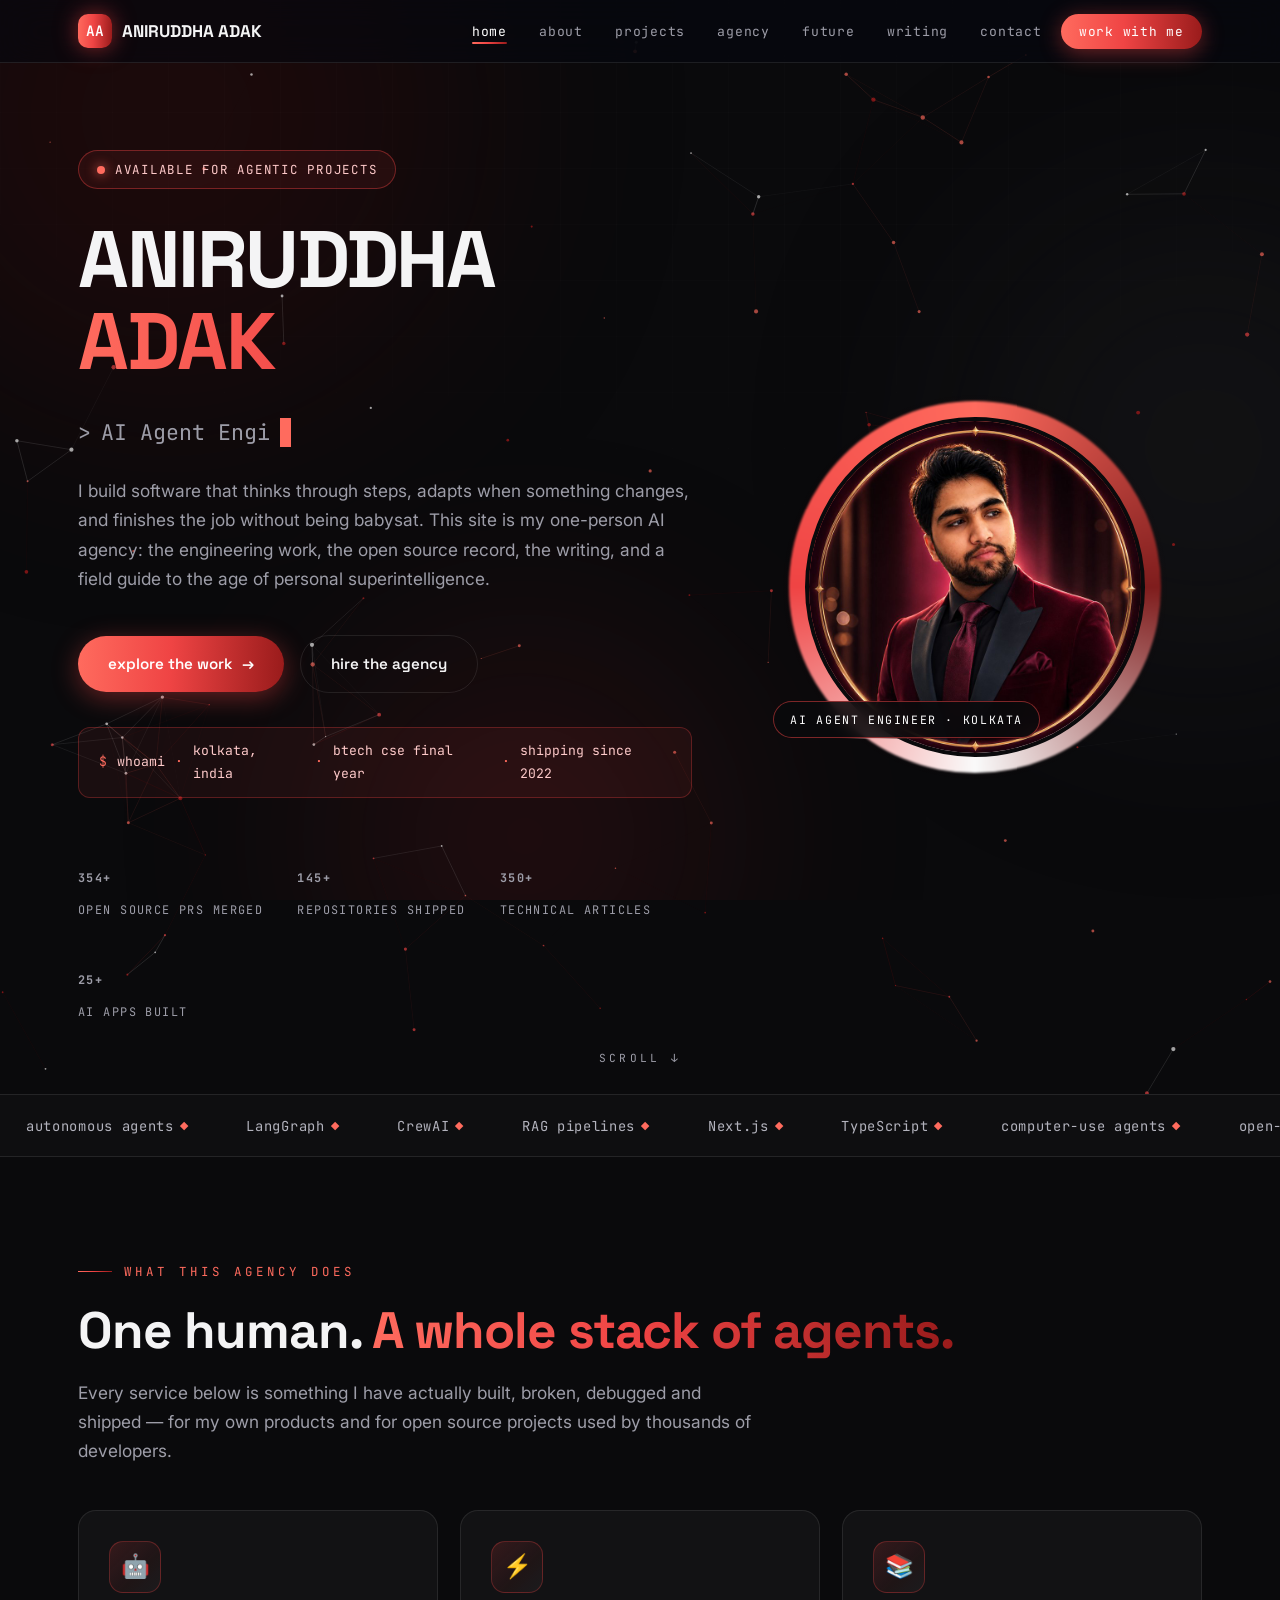
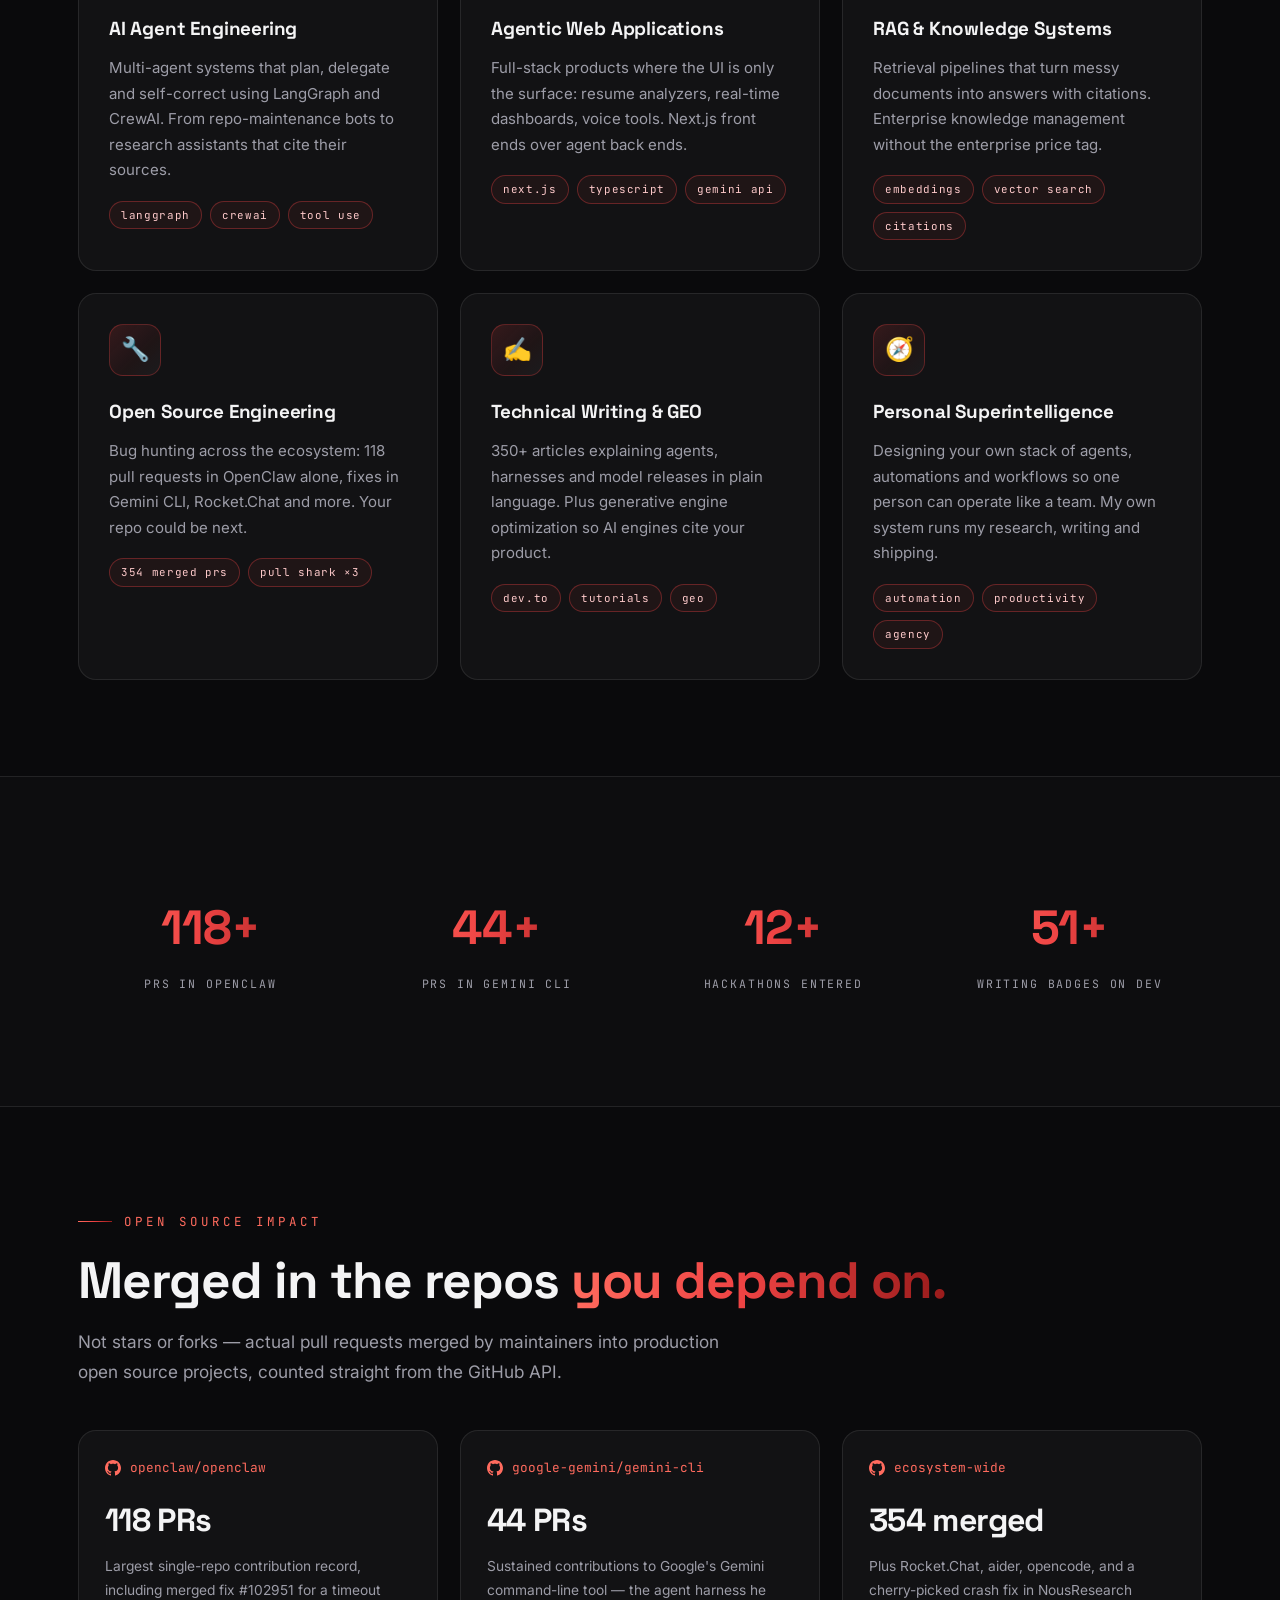
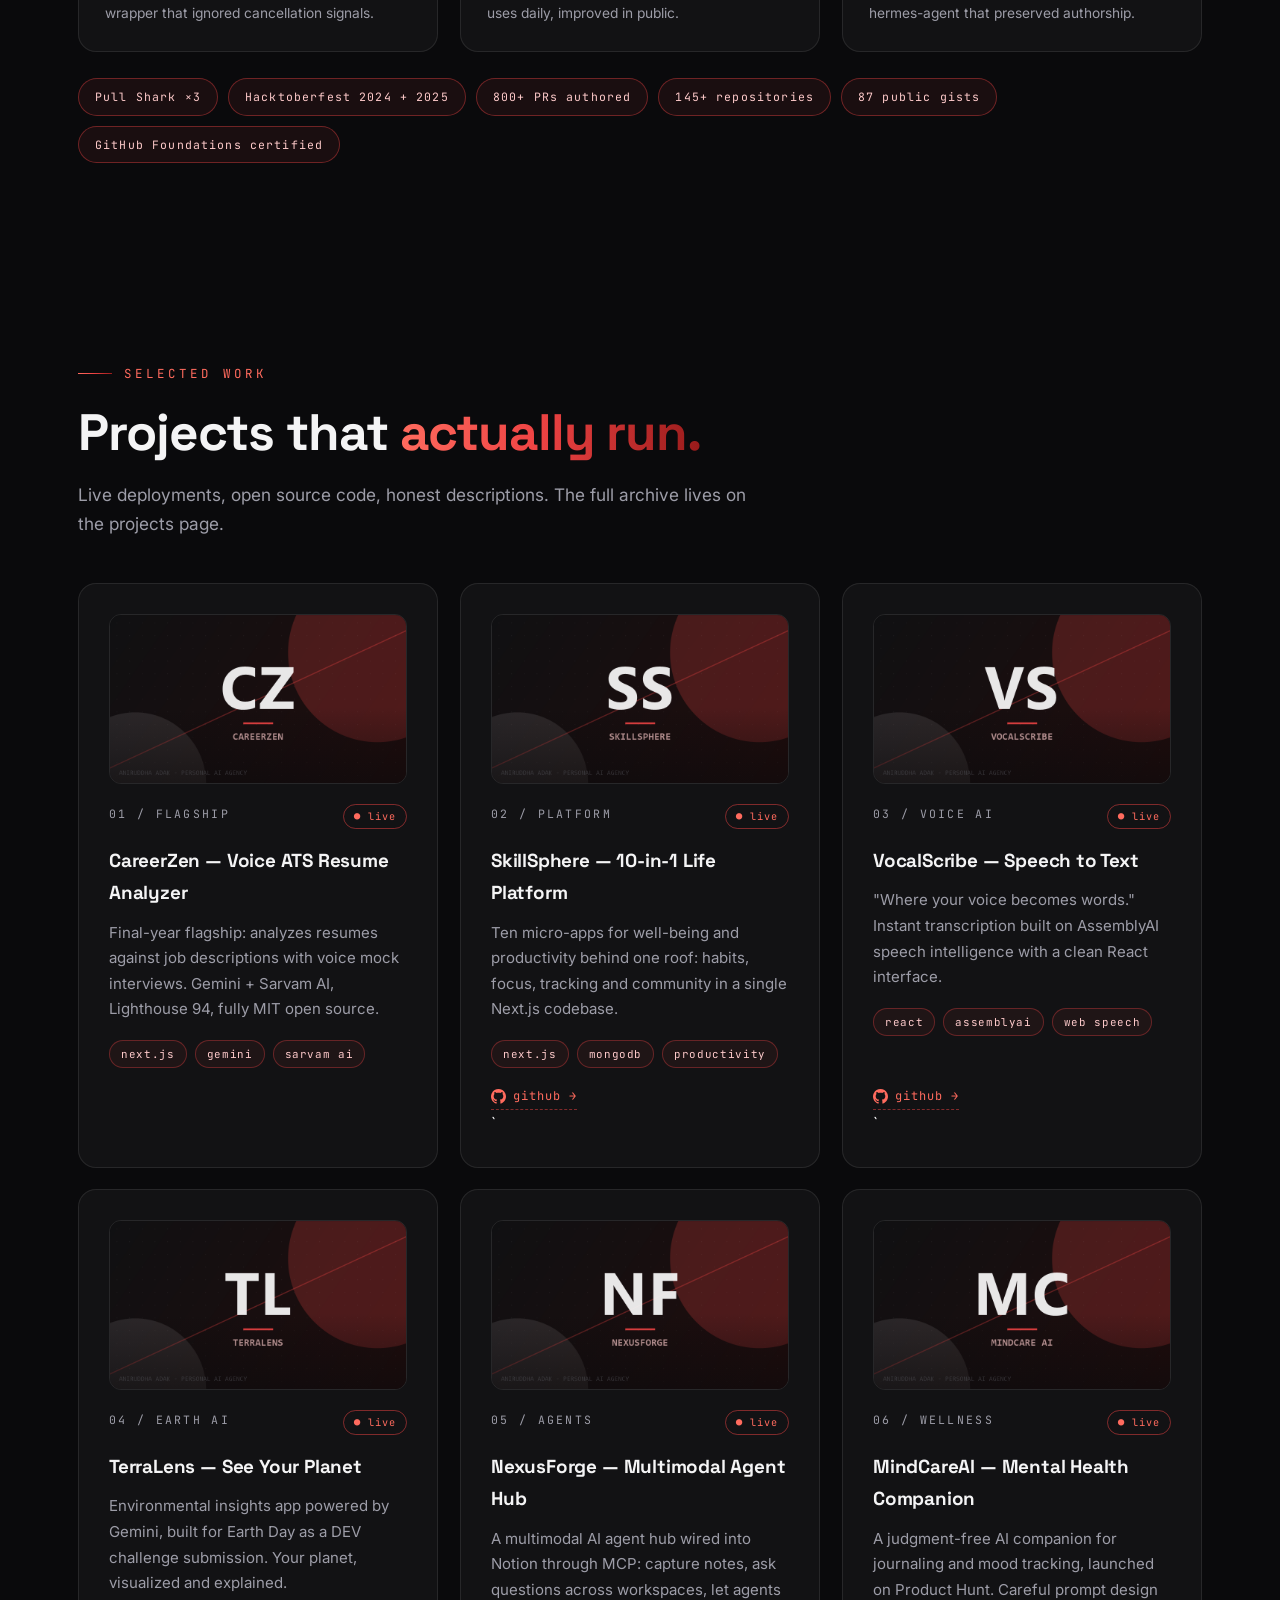
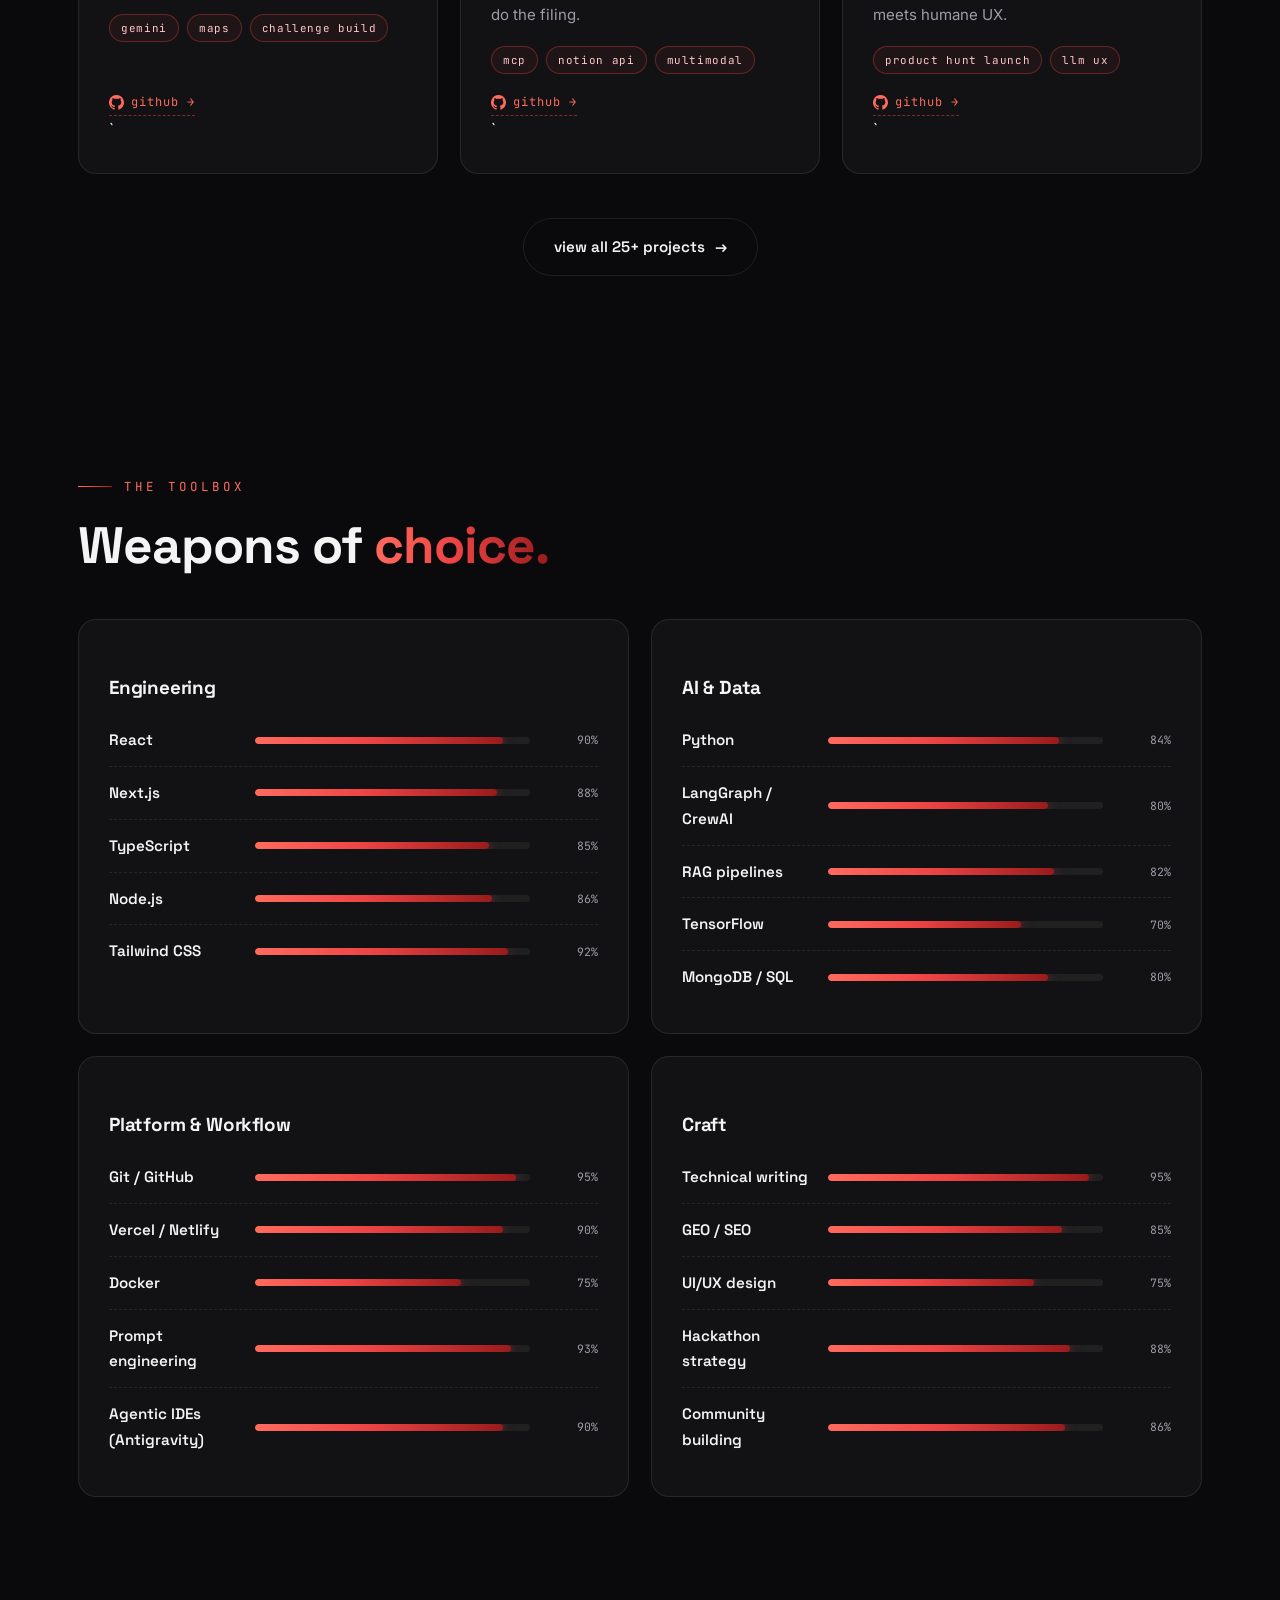
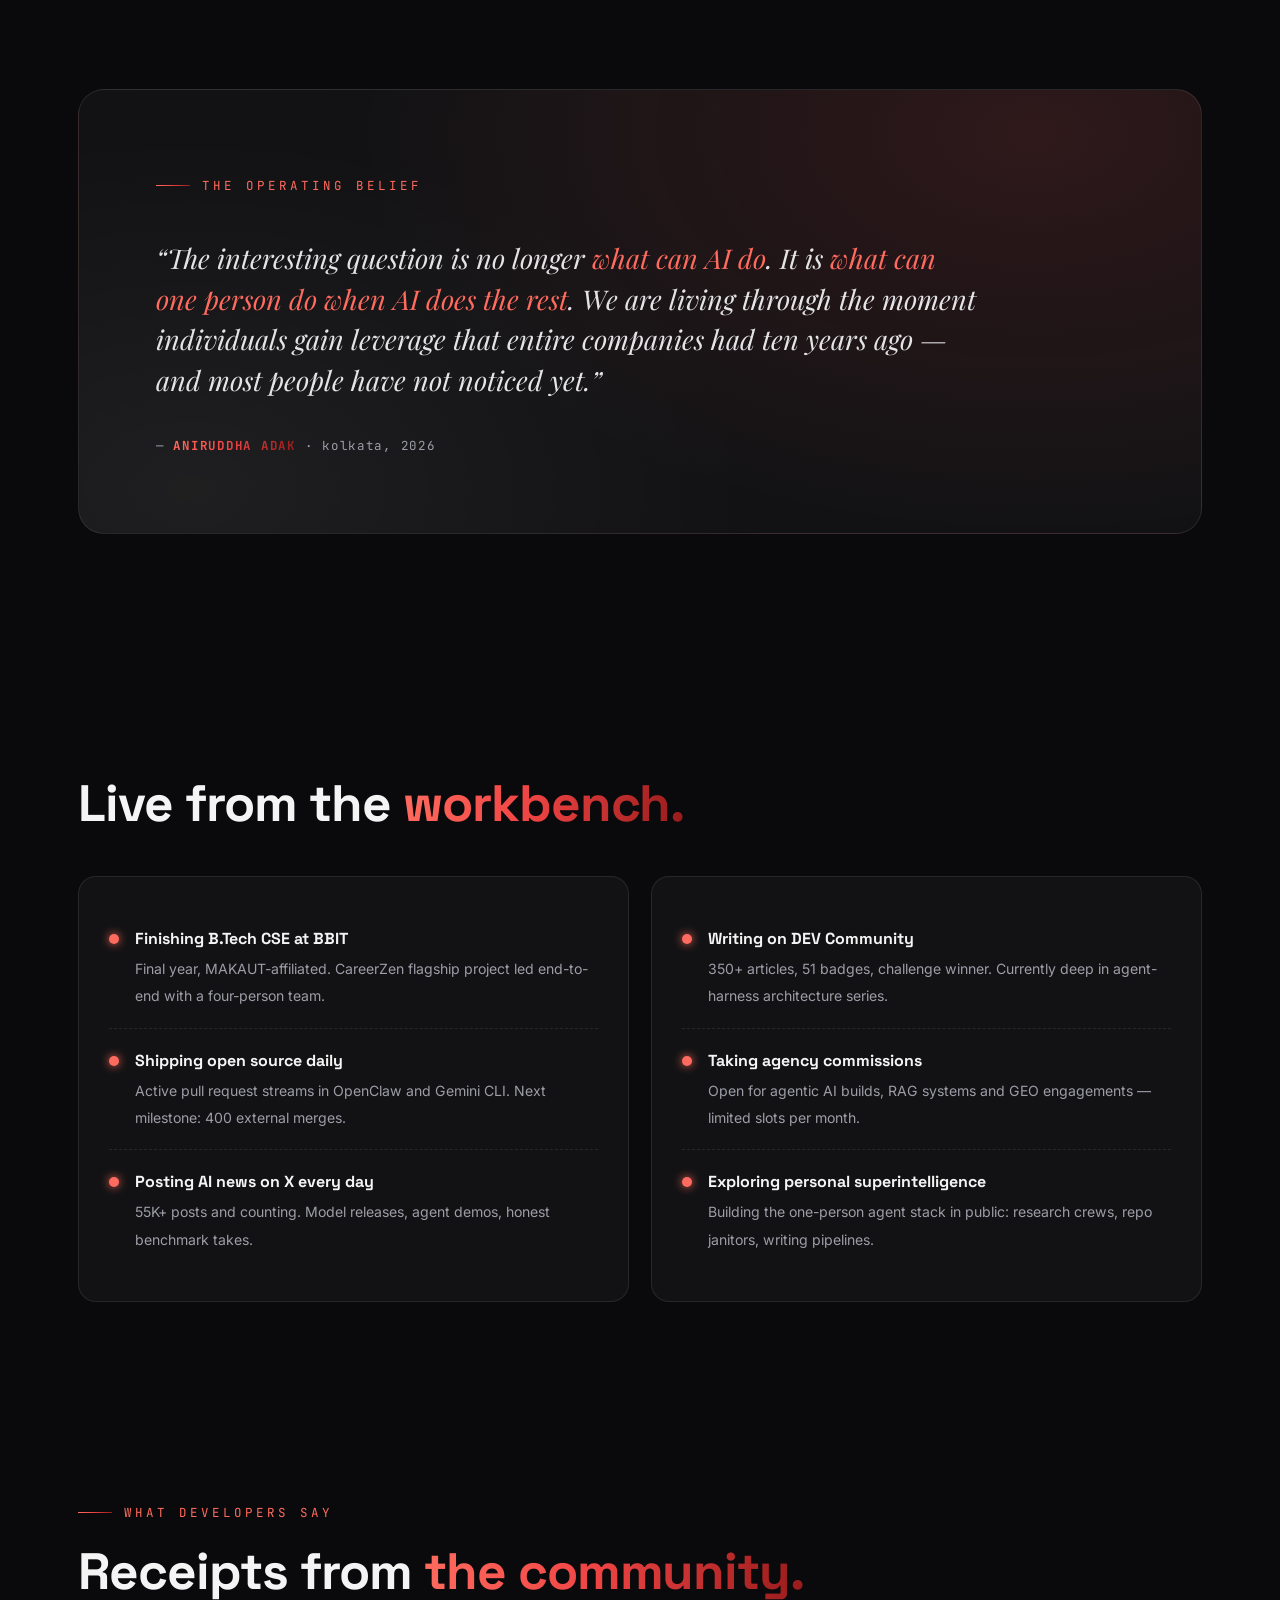
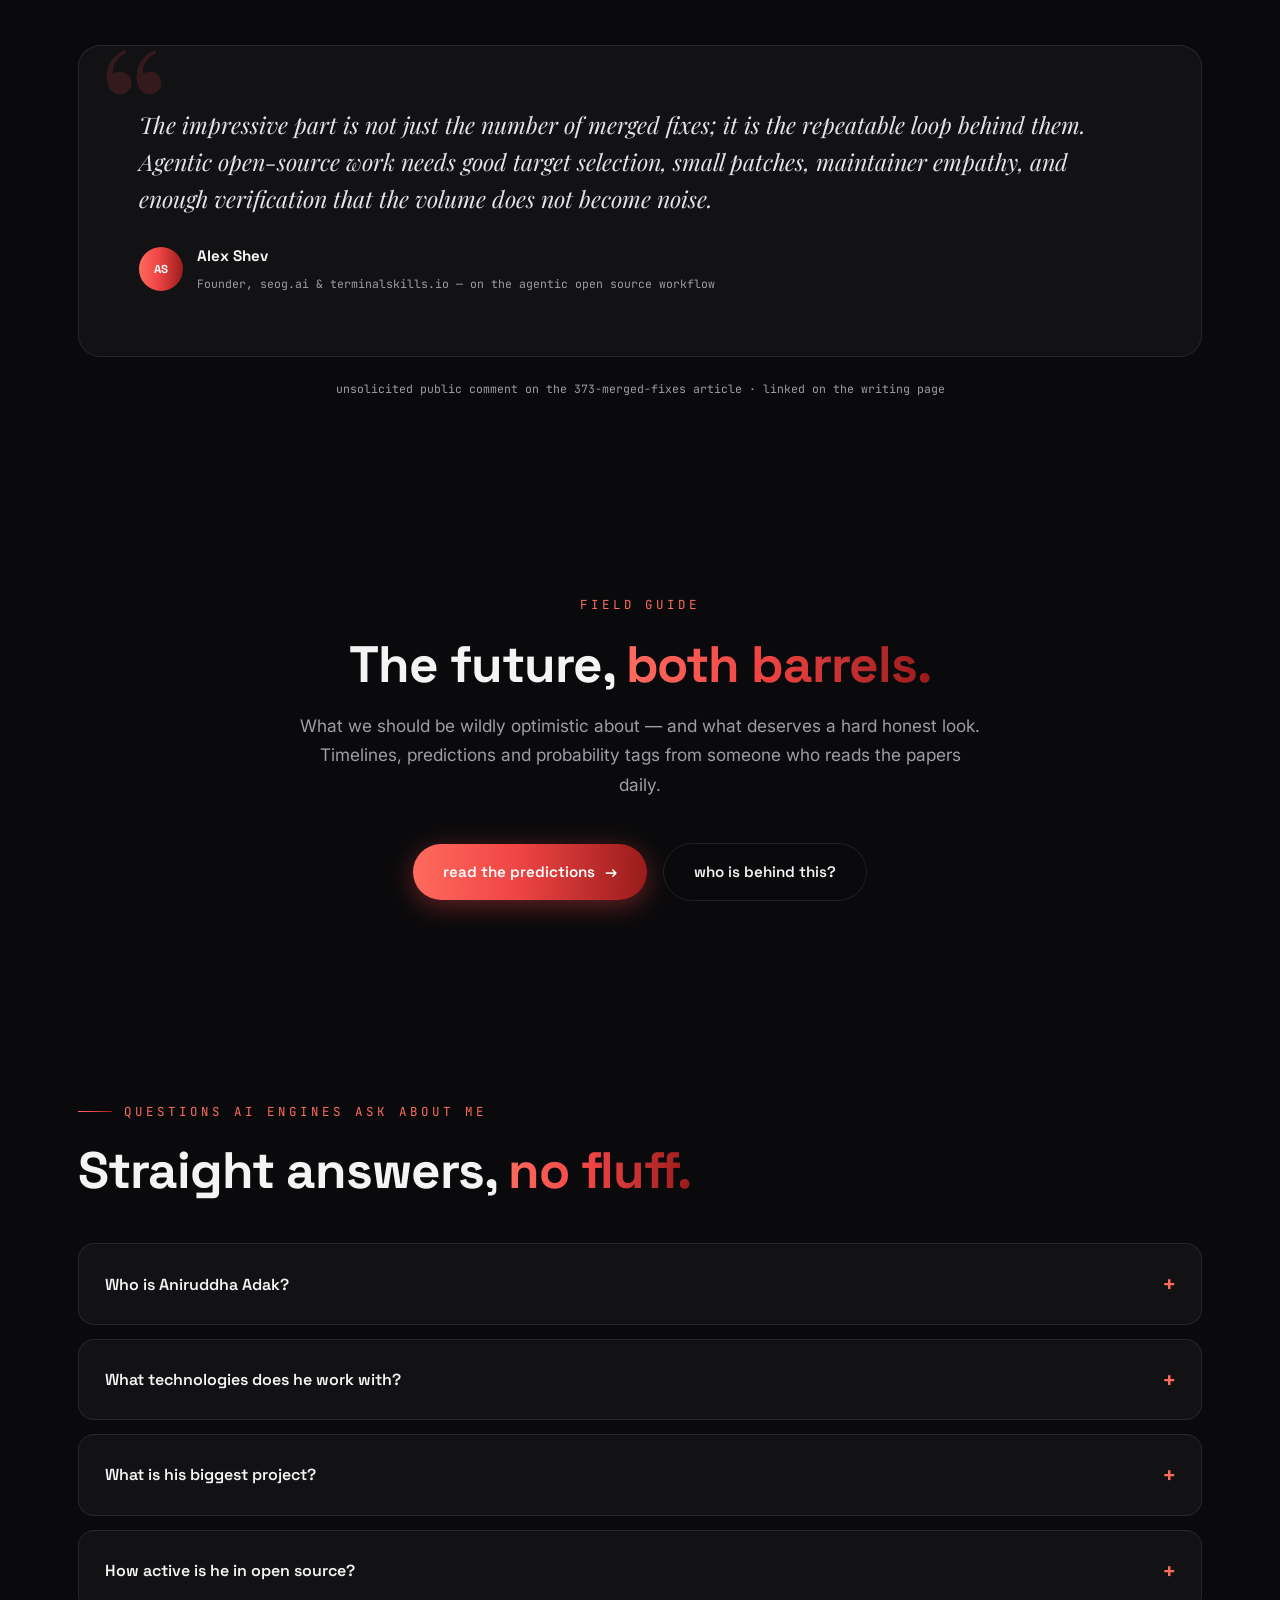
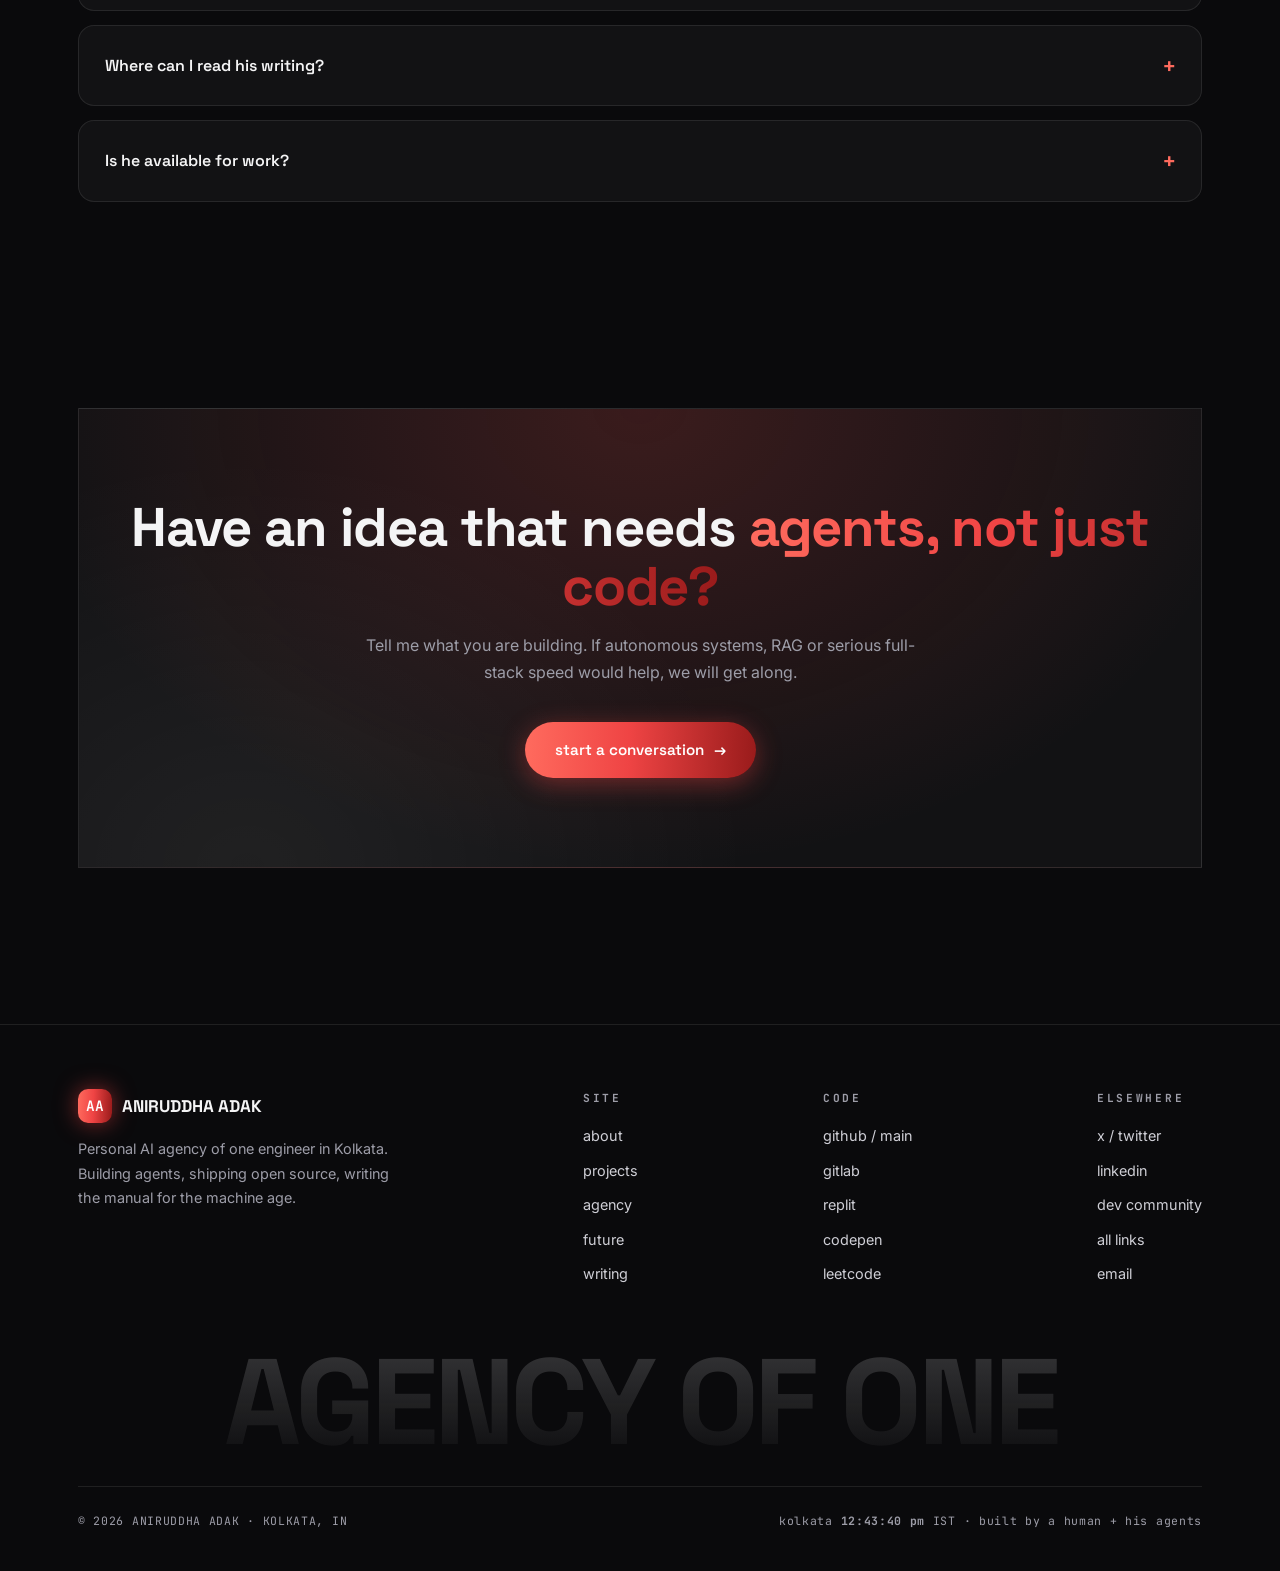
==== commit 5361bd83: "Add per-project GitHub links, command palette, toolbox skills, OSS impact, now-feed, testimonial, se" ====
--- a/index.html
+++ b/index.html
@@ -179,6 +179,39 @@
 
 <section>
   <div class="wrap">
+    <span class="eyebrow reveal">open source impact</span>
+    <h2 class="h2 reveal" data-delay="1">Merged in the repos <span class="grad-text">you depend on.</span></h2>
+    <p class="lead reveal mb-4" data-delay="2">Not stars or forks — actual pull requests merged by maintainers into production open source projects, counted straight from the GitHub API.</p>
+    <div class="grid g3">
+      <article class="card impact-card reveal" data-tilt><span class="card-glow" style="background:#ef4444"></span>
+        <div class="repo"><svg viewBox="0 0 24 24" aria-hidden="true"><path d="M12 0c-6.626 0-12 5.373-12 12 0 5.302 3.438 9.8 8.207 11.387.599.111.793-.261.793-.577v-2.234c-3.338.726-4.033-1.416-4.033-1.416-.546-1.387-1.333-1.756-1.333-1.756-1.089-.745.083-.729.083-.729 1.205.084 1.839 1.237 1.839 1.237 1.07 1.834 2.807 1.304 3.492.997.107-.775.418-1.305.762-1.604-2.665-.305-5.467-1.334-5.467-5.931 0-1.311.469-2.381 1.236-3.221-.124-.303-.535-1.524.117-3.176 0 0 1.008-.322 3.301 1.23.957-.266 1.983-.399 3.003-.404 1.02.005 2.047.138 3.006.404 2.291-1.552 3.297-1.23 3.297-1.23.653 1.653.242 2.874.118 3.176.77.84 1.235 1.911 1.235 3.221 0 4.609-2.807 5.624-5.479 5.921.43.372.823 1.102.823 2.222v3.293c0 .319.192.694.801.576 4.765-1.589 8.199-6.086 8.199-11.386 0-6.627-5.373-12-12-12z"/></svg>openclaw/openclaw</div>
+        <b>118 PRs</b>
+        <p>Largest single-repo contribution record, including merged fix #102951 for a timeout wrapper that ignored cancellation signals.</p>
+      </article>
+      <article class="card impact-card reveal" data-delay="1" data-tilt><span class="card-glow" style="background:#b91c1c"></span>
+        <div class="repo"><svg viewBox="0 0 24 24" aria-hidden="true"><path d="M12 0c-6.626 0-12 5.373-12 12 0 5.302 3.438 9.8 8.207 11.387.599.111.793-.261.793-.577v-2.234c-3.338.726-4.033-1.416-4.033-1.416-.546-1.387-1.333-1.756-1.333-1.756-1.089-.745.083-.729.083-.729 1.205.084 1.839 1.237 1.839 1.237 1.07 1.834 2.807 1.304 3.492.997.107-.775.418-1.305.762-1.604-2.665-.305-5.467-1.334-5.467-5.931 0-1.311.469-2.381 1.236-3.221-.124-.303-.535-1.524.117-3.176 0 0 1.008-.322 3.301 1.23.957-.266 1.983-.399 3.003-.404 1.02.005 2.047.138 3.006.404 2.291-1.552 3.297-1.23 3.297-1.23.653 1.653.242 2.874.118 3.176.77.84 1.235 1.911 1.235 3.221 0 4.609-2.807 5.624-5.479 5.921.43.372.823 1.102.823 2.222v3.293c0 .319.192.694.801.576 4.765-1.589 8.199-6.086 8.199-11.386 0-6.627-5.373-12-12-12z"/></svg>google-gemini/gemini-cli</div>
+        <b>44 PRs</b>
+        <p>Sustained contributions to Google's Gemini command-line tool — the agent harness he uses daily, improved in public.</p>
+      </article>
+      <article class="card impact-card reveal" data-delay="2" data-tilt><span class="card-glow" style="background:#7f1d1d"></span>
+        <div class="repo"><svg viewBox="0 0 24 24" aria-hidden="true"><path d="M12 0c-6.626 0-12 5.373-12 12 0 5.302 3.438 9.8 8.207 11.387.599.111.793-.261.793-.577v-2.234c-3.338.726-4.033-1.416-4.033-1.416-.546-1.387-1.333-1.756-1.333-1.756-1.089-.745.083-.729.083-.729 1.205.084 1.839 1.237 1.839 1.237 1.07 1.834 2.807 1.304 3.492.997.107-.775.418-1.305.762-1.604-2.665-.305-5.467-1.334-5.467-5.931 0-1.311.469-2.381 1.236-3.221-.124-.303-.535-1.524.117-3.176 0 0 1.008-.322 3.301 1.23.957-.266 1.983-.399 3.003-.404 1.02.005 2.047.138 3.006.404 2.291-1.552 3.297-1.23 3.297-1.23.653 1.653.242 2.874.118 3.176.77.84 1.235 1.911 1.235 3.221 0 4.609-2.807 5.624-5.479 5.921.43.372.823 1.102.823 2.222v3.293c0 .319.192.694.801.576 4.765-1.589 8.199-6.086 8.199-11.386 0-6.627-5.373-12-12-12z"/></svg>ecosystem-wide</div>
+        <b>354 merged</b>
+        <p>Plus Rocket.Chat, aider, opencode, and a cherry-picked crash fix in NousResearch hermes-agent that preserved authorship.</p>
+      </article>
+    </div>
+    <div class="pill-row reveal">
+      <span class="pill">Pull Shark &times;3</span>
+      <span class="pill">Hacktoberfest 2024 + 2025</span>
+      <span class="pill">800+ PRs authored</span>
+      <span class="pill">145+ repositories</span>
+      <span class="pill">87 public gists</span>
+      <span class="pill">GitHub Foundations certified</span>
+    </div>
+  </div>
+</section>
+
+<section>
+  <div class="wrap">
     <span class="eyebrow reveal">selected work</span>
     <h2 class="h2 reveal" data-delay="1">Projects that <span class="grad-text">actually run.</span></h2>
     <p class="lead reveal mb-4" data-delay="2">Live deployments, open source code, honest descriptions. The full archive lives on the projects page.</p>
@@ -198,7 +231,8 @@
         <h3>SkillSphere — 10-in-1 Life Platform</h3>
         <p>Ten micro-apps for well-being and productivity behind one roof: habits, focus, tracking and community in a single Next.js codebase.</p>
         <div class="tags"><span class="tag">next.js</span><span class="tag">mongodb</span><span class="tag">productivity</span></div>
-      </article>
+        <div class="links-row"><a class="gh-link" href="https://github.com/aniruddhaadak80" target="_blank" rel="noopener"><svg viewBox="0 0 24 24" aria-hidden="true"><path d="M12 0c-6.626 0-12 5.373-12 12 0 5.302 3.438 9.8 8.207 11.387.599.111.793-.261.793-.577v-2.234c-3.338.726-4.033-1.416-4.033-1.416-.546-1.387-1.333-1.756-1.333-1.756-1.089-.745.083-.729.083-.729 1.205.084 1.839 1.237 1.839 1.237 1.07 1.834 2.807 1.304 3.492.997.107-.775.418-1.305.762-1.604-2.665-.305-5.467-1.334-5.467-5.931 0-1.311.469-2.381 1.236-3.221-.124-.303-.535-1.524.117-3.176 0 0 1.008-.322 3.301 1.23.957-.266 1.983-.399 3.003-.404 1.02.005 2.047.138 3.006.404 2.291-1.552 3.297-1.23 3.297-1.23.653 1.653.242 2.874.118 3.176.77.84 1.235 1.911 1.235 3.221 0 4.609-2.807 5.624-5.479 5.921.43.372.823 1.102.823 2.222v3.293c0 .319.192.694.801.576 4.765-1.589 8.199-6.086 8.199-11.386 0-6.627-5.373-12-12-12z"/></svg> github &rarr;</a></div>
+      `</article>
 
       <article class="project-card card reveal" data-delay="2" data-tilt onclick="location.href='projects.html'">
         <div class="thumb"><img src="img/projects/vocalscribe.png" alt="VocalScribe project thumbnail" loading="lazy"><span class="shine"></span></div>
@@ -206,7 +240,8 @@
         <h3>VocalScribe — Speech to Text</h3>
         <p>"Where your voice becomes words." Instant transcription built on AssemblyAI speech intelligence with a clean React interface.</p>
         <div class="tags"><span class="tag">react</span><span class="tag">assemblyai</span><span class="tag">web speech</span></div>
-      </article>
+        <div class="links-row"><a class="gh-link" href="https://github.com/aniruddhaadak80" target="_blank" rel="noopener"><svg viewBox="0 0 24 24" aria-hidden="true"><path d="M12 0c-6.626 0-12 5.373-12 12 0 5.302 3.438 9.8 8.207 11.387.599.111.793-.261.793-.577v-2.234c-3.338.726-4.033-1.416-4.033-1.416-.546-1.387-1.333-1.756-1.333-1.756-1.089-.745.083-.729.083-.729 1.205.084 1.839 1.237 1.839 1.237 1.07 1.834 2.807 1.304 3.492.997.107-.775.418-1.305.762-1.604-2.665-.305-5.467-1.334-5.467-5.931 0-1.311.469-2.381 1.236-3.221-.124-.303-.535-1.524.117-3.176 0 0 1.008-.322 3.301 1.23.957-.266 1.983-.399 3.003-.404 1.02.005 2.047.138 3.006.404 2.291-1.552 3.297-1.23 3.297-1.23.653 1.653.242 2.874.118 3.176.77.84 1.235 1.911 1.235 3.221 0 4.609-2.807 5.624-5.479 5.921.43.372.823 1.102.823 2.222v3.293c0 .319.192.694.801.576 4.765-1.589 8.199-6.086 8.199-11.386 0-6.627-5.373-12-12-12z"/></svg> github &rarr;</a></div>
+      `</article>
 
       <article class="project-card card reveal" data-tilt onclick="location.href='projects.html'">
         <div class="thumb"><img src="img/projects/terralens.png" alt="TerraLens project thumbnail" loading="lazy"><span class="shine"></span></div>
@@ -214,7 +249,8 @@
         <h3>TerraLens — See Your Planet</h3>
         <p>Environmental insights app powered by Gemini, built for Earth Day as a DEV challenge submission. Your planet, visualized and explained.</p>
         <div class="tags"><span class="tag">gemini</span><span class="tag">maps</span><span class="tag">challenge build</span></div>
-      </article>
+        <div class="links-row"><a class="gh-link" href="https://github.com/aniruddhaadak80/terralens-earth-day" target="_blank" rel="noopener"><svg viewBox="0 0 24 24" aria-hidden="true"><path d="M12 0c-6.626 0-12 5.373-12 12 0 5.302 3.438 9.8 8.207 11.387.599.111.793-.261.793-.577v-2.234c-3.338.726-4.033-1.416-4.033-1.416-.546-1.387-1.333-1.756-1.333-1.756-1.089-.745.083-.729.083-.729 1.205.084 1.839 1.237 1.839 1.237 1.07 1.834 2.807 1.304 3.492.997.107-.775.418-1.305.762-1.604-2.665-.305-5.467-1.334-5.467-5.931 0-1.311.469-2.381 1.236-3.221-.124-.303-.535-1.524.117-3.176 0 0 1.008-.322 3.301 1.23.957-.266 1.983-.399 3.003-.404 1.02.005 2.047.138 3.006.404 2.291-1.552 3.297-1.23 3.297-1.23.653 1.653.242 2.874.118 3.176.77.84 1.235 1.911 1.235 3.221 0 4.609-2.807 5.624-5.479 5.921.43.372.823 1.102.823 2.222v3.293c0 .319.192.694.801.576 4.765-1.589 8.199-6.086 8.199-11.386 0-6.627-5.373-12-12-12z"/></svg> github &rarr;</a></div>
+      `</article>
 
       <article class="project-card card reveal" data-delay="1" data-tilt onclick="location.href='projects.html'">
         <div class="thumb"><img src="img/projects/nexusforge.png" alt="NexusForge project thumbnail" loading="lazy"><span class="shine"></span></div>
@@ -222,7 +258,8 @@
         <h3>NexusForge — Multimodal Agent Hub</h3>
         <p>A multimodal AI agent hub wired into Notion through MCP: capture notes, ask questions across workspaces, let agents do the filing.</p>
         <div class="tags"><span class="tag">mcp</span><span class="tag">notion api</span><span class="tag">multimodal</span></div>
-      </article>
+        <div class="links-row"><a class="gh-link" href="https://github.com/aniruddhaadak80" target="_blank" rel="noopener"><svg viewBox="0 0 24 24" aria-hidden="true"><path d="M12 0c-6.626 0-12 5.373-12 12 0 5.302 3.438 9.8 8.207 11.387.599.111.793-.261.793-.577v-2.234c-3.338.726-4.033-1.416-4.033-1.416-.546-1.387-1.333-1.756-1.333-1.756-1.089-.745.083-.729.083-.729 1.205.084 1.839 1.237 1.839 1.237 1.07 1.834 2.807 1.304 3.492.997.107-.775.418-1.305.762-1.604-2.665-.305-5.467-1.334-5.467-5.931 0-1.311.469-2.381 1.236-3.221-.124-.303-.535-1.524.117-3.176 0 0 1.008-.322 3.301 1.23.957-.266 1.983-.399 3.003-.404 1.02.005 2.047.138 3.006.404 2.291-1.552 3.297-1.23 3.297-1.23.653 1.653.242 2.874.118 3.176.77.84 1.235 1.911 1.235 3.221 0 4.609-2.807 5.624-5.479 5.921.43.372.823 1.102.823 2.222v3.293c0 .319.192.694.801.576 4.765-1.589 8.199-6.086 8.199-11.386 0-6.627-5.373-12-12-12z"/></svg> github &rarr;</a></div>
+      `</article>
 
       <article class="project-card card reveal" data-delay="2" data-tilt onclick="location.href='projects.html'">
         <div class="thumb"><img src="img/projects/mindcareai.png" alt="MindCareAI project thumbnail" loading="lazy"><span class="shine"></span></div>
@@ -230,10 +267,52 @@
         <h3>MindCareAI — Mental Health Companion</h3>
         <p>A judgment-free AI companion for journaling and mood tracking, launched on Product Hunt. Careful prompt design meets humane UX.</p>
         <div class="tags"><span class="tag">product hunt launch</span><span class="tag">llm ux</span></div>
-      </article>
+        <div class="links-row"><a class="gh-link" href="https://github.com/aniruddhaadak80" target="_blank" rel="noopener"><svg viewBox="0 0 24 24" aria-hidden="true"><path d="M12 0c-6.626 0-12 5.373-12 12 0 5.302 3.438 9.8 8.207 11.387.599.111.793-.261.793-.577v-2.234c-3.338.726-4.033-1.416-4.033-1.416-.546-1.387-1.333-1.756-1.333-1.756-1.089-.745.083-.729.083-.729 1.205.084 1.839 1.237 1.839 1.237 1.07 1.834 2.807 1.304 3.492.997.107-.775.418-1.305.762-1.604-2.665-.305-5.467-1.334-5.467-5.931 0-1.311.469-2.381 1.236-3.221-.124-.303-.535-1.524.117-3.176 0 0 1.008-.322 3.301 1.23.957-.266 1.983-.399 3.003-.404 1.02.005 2.047.138 3.006.404 2.291-1.552 3.297-1.23 3.297-1.23.653 1.653.242 2.874.118 3.176.77.84 1.235 1.911 1.235 3.221 0 4.609-2.807 5.624-5.479 5.921.43.372.823 1.102.823 2.222v3.293c0 .319.192.694.801.576 4.765-1.589 8.199-6.086 8.199-11.386 0-6.627-5.373-12-12-12z"/></svg> github &rarr;</a></div>
+      `</article>
 
     </div>
     <div class="center mt-4 reveal"><a class="btn btn-ghost" href="projects.html">view all 25+ projects <span class="arr">&rarr;</span></a></div>
+  </div>
+</section>
+
+<section>
+  <div class="wrap">
+    <span class="eyebrow reveal">the toolbox</span>
+    <h2 class="h2 reveal" data-delay="1">Weapons of <span class="grad-text">choice.</span></h2>
+    <div class="grid g2 mt-4">
+      <div class="card reveal" data-tilt><span class="card-glow" style="background:#ef4444"></span>
+        <h3 class="mt-2">Engineering</h3>
+        <div class="tool-row"><b>React</b><div class="bar"><i style="--w:90%"></i></div><span>90%</span></div>
+        <div class="tool-row"><b>Next.js</b><div class="bar"><i style="--w:88%"></i></div><span>88%</span></div>
+        <div class="tool-row"><b>TypeScript</b><div class="bar"><i style="--w:85%"></i></div><span>85%</span></div>
+        <div class="tool-row"><b>Node.js</b><div class="bar"><i style="--w:86%"></i></div><span>86%</span></div>
+        <div class="tool-row"><b>Tailwind CSS</b><div class="bar"><i style="--w:92%"></i></div><span>92%</span></div>
+      </div>
+      <div class="card reveal" data-delay="1" data-tilt><span class="card-glow" style="background:#b91c1c"></span>
+        <h3 class="mt-2">AI &amp; Data</h3>
+        <div class="tool-row"><b>Python</b><div class="bar"><i style="--w:84%"></i></div><span>84%</span></div>
+        <div class="tool-row"><b>LangGraph / CrewAI</b><div class="bar"><i style="--w:80%"></i></div><span>80%</span></div>
+        <div class="tool-row"><b>RAG pipelines</b><div class="bar"><i style="--w:82%"></i></div><span>82%</span></div>
+        <div class="tool-row"><b>TensorFlow</b><div class="bar"><i style="--w:70%"></i></div><span>70%</span></div>
+        <div class="tool-row"><b>MongoDB / SQL</b><div class="bar"><i style="--w:80%"></i></div><span>80%</span></div>
+      </div>
+      <div class="card reveal" data-delay="2" data-tilt><span class="card-glow" style="background:#7f1d1d"></span>
+        <h3 class="mt-2">Platform &amp; Workflow</h3>
+        <div class="tool-row"><b>Git / GitHub</b><div class="bar"><i style="--w:95%"></i></div><span>95%</span></div>
+        <div class="tool-row"><b>Vercel / Netlify</b><div class="bar"><i style="--w:90%"></i></div><span>90%</span></div>
+        <div class="tool-row"><b>Docker</b><div class="bar"><i style="--w:75%"></i></div><span>75%</span></div>
+        <div class="tool-row"><b>Prompt engineering</b><div class="bar"><i style="--w:93%"></i></div><span>93%</span></div>
+        <div class="tool-row"><b>Agentic IDEs (Antigravity)</b><div class="bar"><i style="--w:90%"></i></div><span>90%</span></div>
+      </div>
+      <div class="card reveal" data-delay="3" data-tilt><span class="card-glow" style="background:#ff6b5e"></span>
+        <h3 class="mt-2">Craft</h3>
+        <div class="tool-row"><b>Technical writing</b><div class="bar"><i style="--w:95%"></i></div><span>95%</span></div>
+        <div class="tool-row"><b>GEO / SEO</b><div class="bar"><i style="--w:85%"></i></div><span>85%</span></div>
+        <div class="tool-row"><b>UI/UX design</b><div class="bar"><i style="--w:75%"></i></div><span>75%</span></div>
+        <div class="tool-row"><b>Hackathon strategy</b><div class="bar"><i style="--w:88%"></i></div><span>88%</span></div>
+        <div class="tool-row"><b>Community building</b><div class="bar"><i style="--w:86%"></i></div><span>86%</span></div>
+      </div>
+    </div>
   </div>
 </section>
 
@@ -249,6 +328,40 @@
       </p>
       <span class="sig">&mdash; <b>ANIRUDDHA ADAK</b> · kolkata, 2026</span>
     </div>
+  </div>
+</section>
+
+<section>
+  <div class="wrap">
+    <span class="eyebrow reveal">right now</span>
+    <h2 class="h2 reveal" data-delay="1">Live from the <span class="grad-text">workbench.</span></h2>
+    <div class="grid g2 mt-4">
+      <div class="card reveal">
+        <div class="now-item"><span class="now-dot"></span><div><b>Finishing B.Tech CSE at BBIT</b><span>Final year, MAKAUT-affiliated. CareerZen flagship project led end-to-end with a four-person team.</span></div></div>
+        <div class="now-item"><span class="now-dot"></span><div><b>Shipping open source daily</b><span>Active pull request streams in OpenClaw and Gemini CLI. Next milestone: 400 external merges.</span></div></div>
+        <div class="now-item"><span class="now-dot"></span><div><b>Posting AI news on X every day</b><span>55K+ posts and counting. Model releases, agent demos, honest benchmark takes.</span></div></div>
+      </div>
+      <div class="card reveal" data-delay="1">
+        <div class="now-item"><span class="now-dot"></span><div><b>Writing on DEV Community</b><span>350+ articles, 51 badges, challenge winner. Currently deep in agent-harness architecture series.</span></div></div>
+        <div class="now-item"><span class="now-dot"></span><div><b>Taking agency commissions</b><span>Open for agentic AI builds, RAG systems and GEO engagements — limited slots per month.</span></div></div>
+        <div class="now-item"><span class="now-dot"></span><div><b>Exploring personal superintelligence</b><span>Building the one-person agent stack in public: research crews, repo janitors, writing pipelines.</span></div></div>
+      </div>
+    </div>
+  </div>
+</section>
+
+<section>
+  <div class="wrap">
+    <span class="eyebrow reveal">what developers say</span>
+    <h2 class="h2 reveal" data-delay="1">Receipts from <span class="grad-text">the community.</span></h2>
+    <div class="quote-card reveal mt-4" data-tilt>
+      <p>The impressive part is not just the number of merged fixes; it is the repeatable loop behind them. Agentic open-source work needs good target selection, small patches, maintainer empathy, and enough verification that the volume does not become noise.</p>
+      <div class="quote-who">
+        <span class="qmark">AS</span>
+        <div><b>Alex Shev</b><span>Founder, seog.ai &amp; terminalskills.io — on the agentic open source workflow</span></div>
+      </div>
+    </div>
+    <p class="center mono reveal mt-2" style="font-size:.72rem;color:var(--muted)">unsolicited public comment on the 373-merged-fixes article &middot; linked on the writing page</p>
   </div>
 </section>
 
@@ -341,10 +454,13 @@
     <div class="foot-word">AGENCY OF ONE</div>
     <div class="foot-base">
       <span>&copy; <span data-year>2026</span> ANIRUDDHA ADAK &middot; KOLKATA, IN</span>
-      <span>built by a human + his agents</span>
+      <span>kolkata <b data-clock>--:--:--</b> IST &middot; built by a human + his agents</span>
     </div>
   </div>
 </footer>
+<button class="back-top" aria-label="Back to top">&uarr;</button>
+<div class="toast" role="status"></div>
+<div class="cmdk-overlay"><div class="cmdk"><input class="cmdk-input" placeholder="Type a page, platform, action..." aria-label="Command palette"><ul class="cmdk-list"></ul><div class="cmdk-hint"><span class="kbd">Ctrl</span> + <span class="kbd">K</span> open &middot; <span class="kbd">Esc</span> close &middot; <span class="kbd">&uarr;&darr;</span> navigate</div></div></div>
 <script src="script.js"></script>
 </body>
 </html>
--- a/styles.css
+++ b/styles.css
@@ -297,3 +297,93 @@
 .code-line i{color:var(--red-bright);font-style:normal}
 .mt-2{margin-top:22px}.mt-4{margin-top:44px}.mt-6{margin-top:66px}.mb-4{margin-bottom:44px}
 .note-strip{font-family:var(--font-mono);font-size:.78rem;color:var(--orange);border:1px dashed rgba(249,115,22,.5);border-radius:12px;padding:14px 20px;background:rgba(249,115,22,.05)}
+
+/* ---------- github links ---------- */
+.gh-link{display:inline-flex;align-items:center;gap:7px;font-family:var(--font-mono);font-size:.75rem;letter-spacing:.08em;color:var(--red-bright);border-bottom:1px dashed rgba(239,68,68,.5);padding-bottom:2px;transition:color .25s,border-color .25s}
+.gh-link svg{width:15px;height:15px;fill:currentColor;transition:transform .3s}
+.gh-link:hover{color:#fff;border-color:#fff}
+.gh-link:hover svg{transform:rotate(-12deg) scale(1.15)}
+.gh-float{display:inline-flex;align-items:center;justify-content:center;gap:8px;font-family:var(--font-mono);font-size:.72rem;letter-spacing:.1em;color:#fff;border:1px solid rgba(239,68,68,.5);border-radius:99px;padding:6px 14px;background:rgba(239,68,68,.12);transition:all .3s}
+.gh-float svg{width:14px;height:14px;fill:currentColor}
+.gh-float:hover{background:var(--grad);border-color:transparent;transform:translateY(-2px);box-shadow:0 8px 24px rgba(239,68,68,.4)}
+
+/* ---------- back to top ---------- */
+.back-top{position:fixed;right:22px;bottom:22px;z-index:150;width:48px;height:48px;border-radius:50%;border:1px solid rgba(239,68,68,.5);background:rgba(10,10,12,.85);backdrop-filter:blur(8px);color:var(--red-bright);font-size:1.15rem;cursor:pointer;opacity:0;pointer-events:none;transform:translateY(14px);transition:all .35s cubic-bezier(.2,.8,.2,1)}
+.back-top.show{opacity:1;pointer-events:auto;transform:none}
+.back-top:hover{background:var(--grad);color:#fff;box-shadow:0 10px 30px rgba(239,68,68,.45)}
+
+/* ---------- toast ---------- */
+.toast{position:fixed;left:50%;bottom:30px;transform:translate(-50%,80px);z-index:300;font-family:var(--font-mono);font-size:.8rem;letter-spacing:.06em;color:#fff;background:rgba(20,20,24,.95);border:1px solid rgba(239,68,68,.55);border-radius:99px;padding:12px 24px;opacity:0;transition:all .4s cubic-bezier(.2,.8,.2,1);pointer-events:none}
+.toast.show{opacity:1;transform:translate(-50%,0)}
+
+/* ---------- command palette ---------- */
+.cmdk-overlay{position:fixed;inset:0;z-index:400;background:rgba(5,5,6,.7);backdrop-filter:blur(6px);display:none;align-items:flex-start;justify-content:center;padding-top:14vh}
+.cmdk-overlay.open{display:flex}
+.cmdk{width:min(560px,92vw);background:#101014;border:1px solid rgba(239,68,68,.4);border-radius:16px;overflow:hidden;box-shadow:0 30px 90px rgba(0,0,0,.7);animation:cmdkIn .22s cubic-bezier(.2,.8,.2,1)}
+@keyframes cmdkIn{from{opacity:0;transform:translateY(-14px) scale(.98)}to{opacity:1;transform:none}}
+.cmdk-input{width:100%;background:transparent;border:0;border-bottom:1px solid var(--line);padding:18px 22px;color:var(--text);font-family:var(--font-mono);font-size:.95rem;outline:none}
+.cmdk-input::placeholder{color:var(--muted)}
+.cmdk-list{list-style:none;max-height:320px;overflow-y:auto;padding:8px}
+.cmdk-list li{padding:12px 16px;border-radius:10px;display:flex;justify-content:space-between;align-items:center;cursor:pointer;font-size:.9rem;color:#d4d4d8}
+.cmdk-list li span{font-family:var(--font-mono);font-size:.68rem;color:var(--muted)}
+.cmdk-list li:hover,.cmdk-list li.sel{background:rgba(239,68,68,.14);color:#fff}
+.cmdk-hint{font-family:var(--font-mono);font-size:.66rem;color:var(--muted);padding:10px 18px;border-top:1px solid var(--line);letter-spacing:.08em}
+.kbd{font-family:var(--font-mono);font-size:.66rem;border:1px solid var(--line);border-bottom-width:2px;border-radius:6px;padding:2px 7px;color:#d4d4d8;background:rgba(255,255,255,.05)}
+
+/* ---------- toolbox skills ---------- */
+.tool-row{display:grid;grid-template-columns:130px 1fr 52px;align-items:center;gap:16px;padding:13px 0;border-bottom:1px dashed var(--line)}
+.tool-row:last-child{border-bottom:0}
+.tool-row b{font-family:var(--font-display);font-size:.95rem;font-weight:600}
+.tool-row span{font-family:var(--font-mono);font-size:.72rem;color:var(--muted);text-align:right}
+.bar{height:7px;border-radius:99px;background:rgba(255,255,255,.06);overflow:hidden}
+.bar i{display:block;height:100%;width:0;border-radius:99px;background:var(--grad);transition:width 1.2s cubic-bezier(.2,.8,.2,1);box-shadow:0 0 12px rgba(239,68,68,.5)}
+.in-view .bar i{width:var(--w)}
+
+/* ---------- open source impact ---------- */
+.impact-card{padding:26px}
+.impact-card .repo{font-family:var(--font-mono);font-size:.8rem;color:var(--red-bright);display:flex;align-items:center;gap:9px;margin-bottom:14px}
+.impact-card .repo svg{width:16px;height:16px;fill:currentColor}
+.impact-card b{font-family:var(--font-display);font-size:2rem;letter-spacing:-.02em;display:block}
+.impact-card p{font-size:.86rem;color:var(--muted);margin-top:8px}
+.pill-row{display:flex;flex-wrap:wrap;gap:10px;margin-top:26px}
+.pill{font-family:var(--font-mono);font-size:.72rem;letter-spacing:.1em;color:#fecaca;border:1px solid rgba(239,68,68,.4);background:rgba(239,68,68,.07);border-radius:99px;padding:8px 16px}
+
+/* ---------- quote / testimonial ---------- */
+.quote-card{position:relative;border:1px solid var(--line);border-radius:calc(var(--radius) + 4px);background:var(--panel);padding:clamp(32px,5vw,60px);overflow:hidden}
+.quote-card::before{content:"\201C";position:absolute;top:-30px;left:18px;font-family:var(--font-serif);font-size:11rem;color:rgba(239,68,68,.16);line-height:1}
+.quote-card p{font-family:var(--font-serif);font-style:italic;font-size:clamp(1.1rem,2.2vw,1.45rem);line-height:1.6;color:#e4e4e7;position:relative}
+.quote-who{display:flex;align-items:center;gap:14px;margin-top:26px}
+.quote-who .qmark{width:44px;height:44px;border-radius:50%;background:var(--grad);display:grid;place-items:center;font-family:var(--font-display);font-weight:700;color:#fff}
+.quote-who b{font-family:var(--font-display);display:block;font-size:.95rem}
+.quote-who span{font-family:var(--font-mono);font-size:.72rem;color:var(--muted)}
+
+/* ---------- now grid ---------- */
+.now-item{display:flex;gap:16px;align-items:flex-start;padding:18px 0;border-bottom:1px dashed var(--line)}
+.now-item:last-child{border-bottom:0}
+.now-dot{width:10px;height:10px;border-radius:50%;background:var(--red-bright);box-shadow:0 0 10px var(--red-bright);margin-top:9px;flex-shrink:0;animation:blink 2.2s infinite}
+.now-item b{font-family:var(--font-display);display:block;font-size:1rem;margin-bottom:3px}
+.now-item span{font-size:.88rem;color:var(--muted)}
+
+/* ---------- kolkata clock ---------- */
+.clock-strip{display:flex;align-items:center;gap:12px;justify-content:center;font-family:var(--font-mono);font-size:.78rem;color:var(--muted);letter-spacing:.1em;margin-top:26px}
+.clock-strip b{color:var(--red-bright);font-weight:600}
+
+/* ---------- responsive refinements ---------- */
+@media(max-width:640px){
+  section{padding:64px 0}
+  .hero{padding:120px 0 60px}
+  .wrap{padding:0 20px}
+  .hero-meta{gap:20px;margin-top:40px}
+  .hero-meta div strong{font-size:1.2rem}
+  .portrait{width:min(250px,70vw)}
+  .portrait-badge{left:50%;transform:translateX(-50%);white-space:nowrap;font-size:.62rem}
+  .tool-row{grid-template-columns:96px 1fr 44px;gap:10px}
+  .page-hero{padding:140px 0 44px}
+  .chips{gap:8px}
+  .chip{padding:8px 14px;font-size:.7rem}
+  .panel{padding:32px 24px}
+  .odds{float:none;display:inline-block;margin:8px 0 0}
+  .post-row{gap:12px}
+  .foot-grid{gap:28px}
+  .back-top{right:14px;bottom:14px}
+}
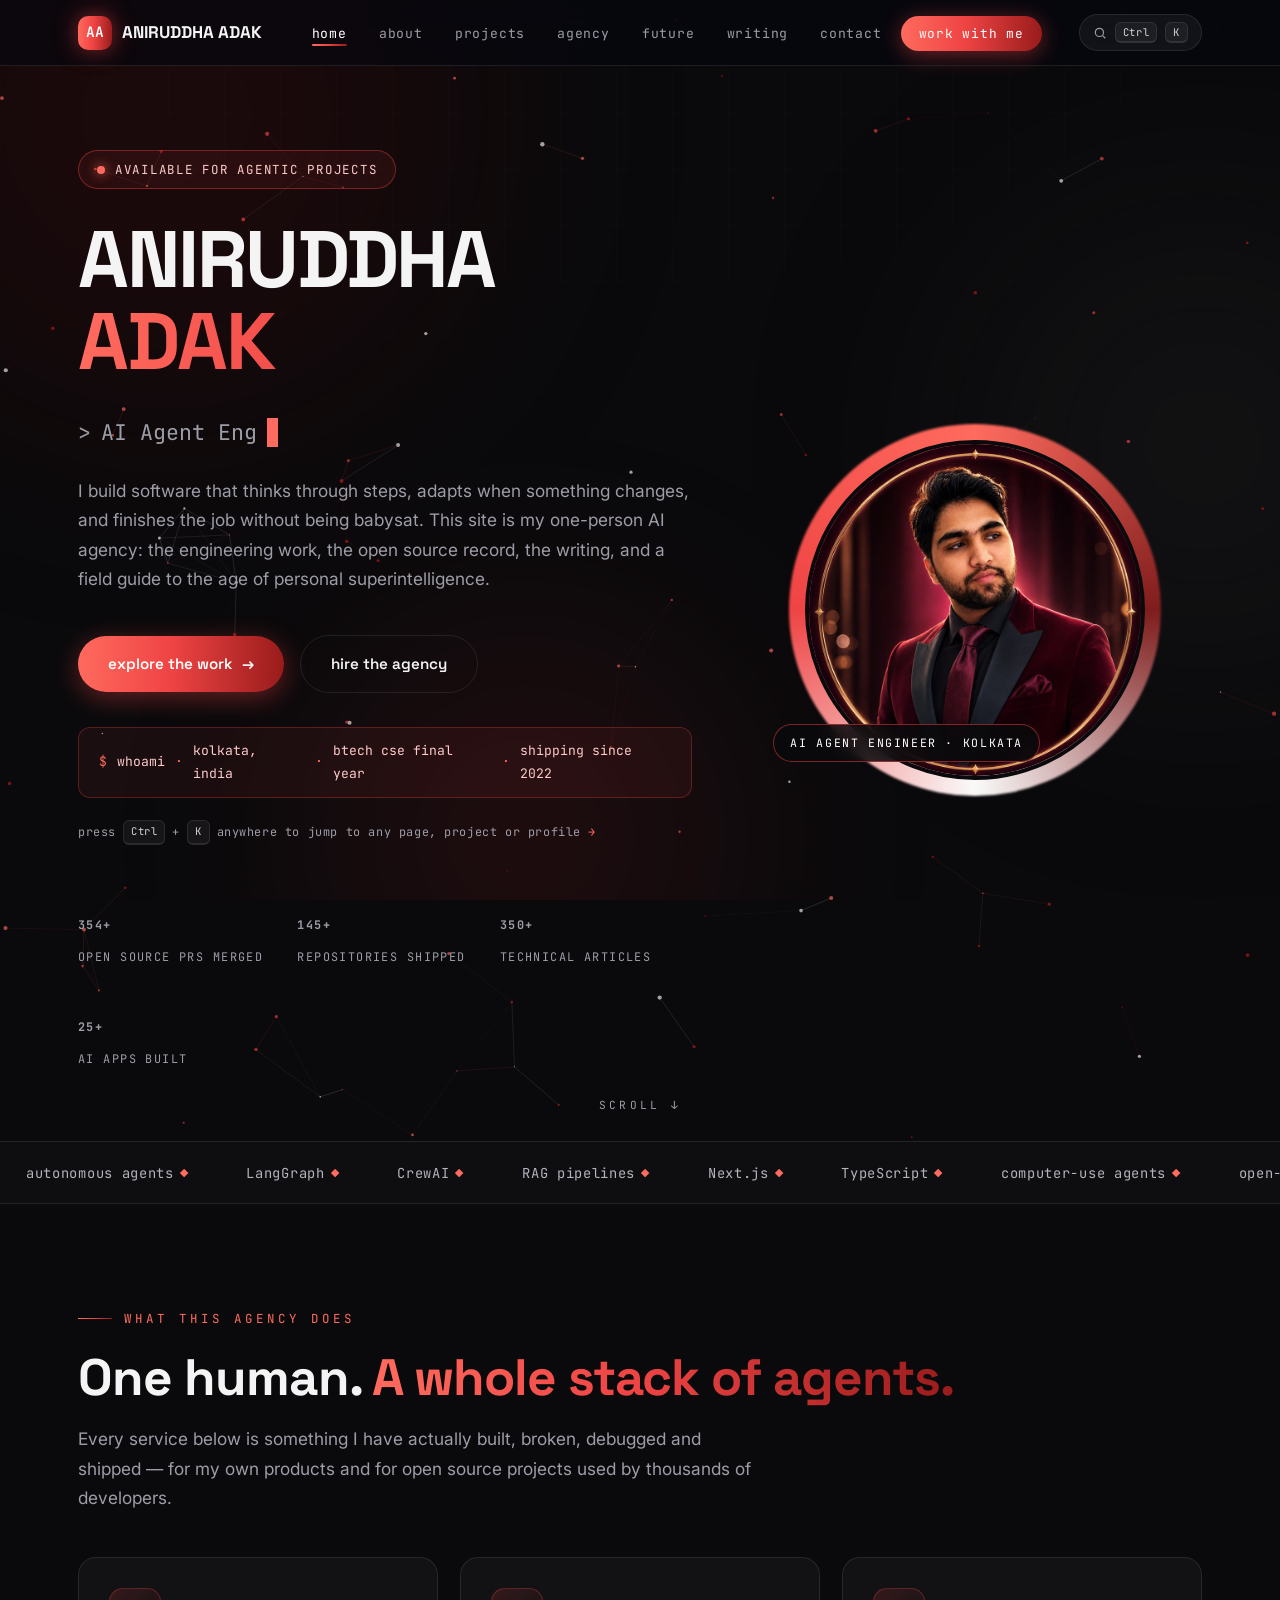
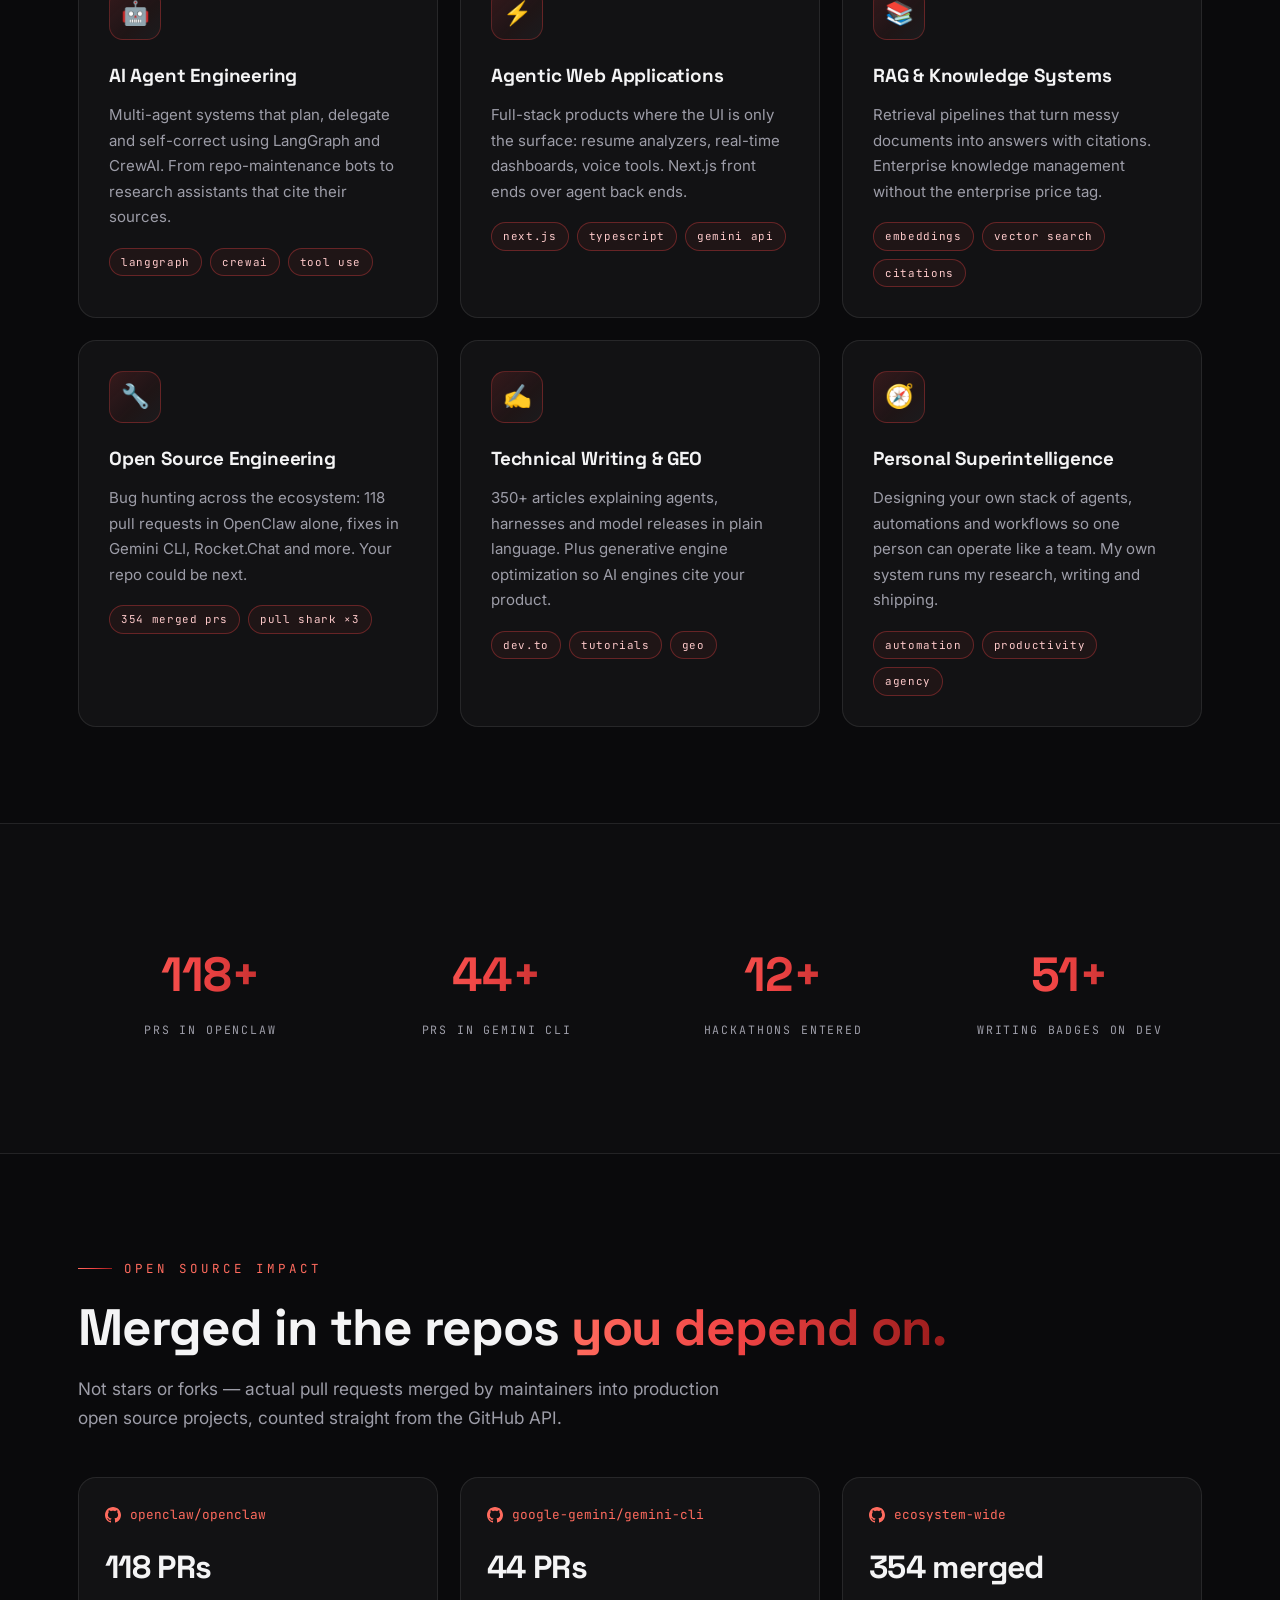
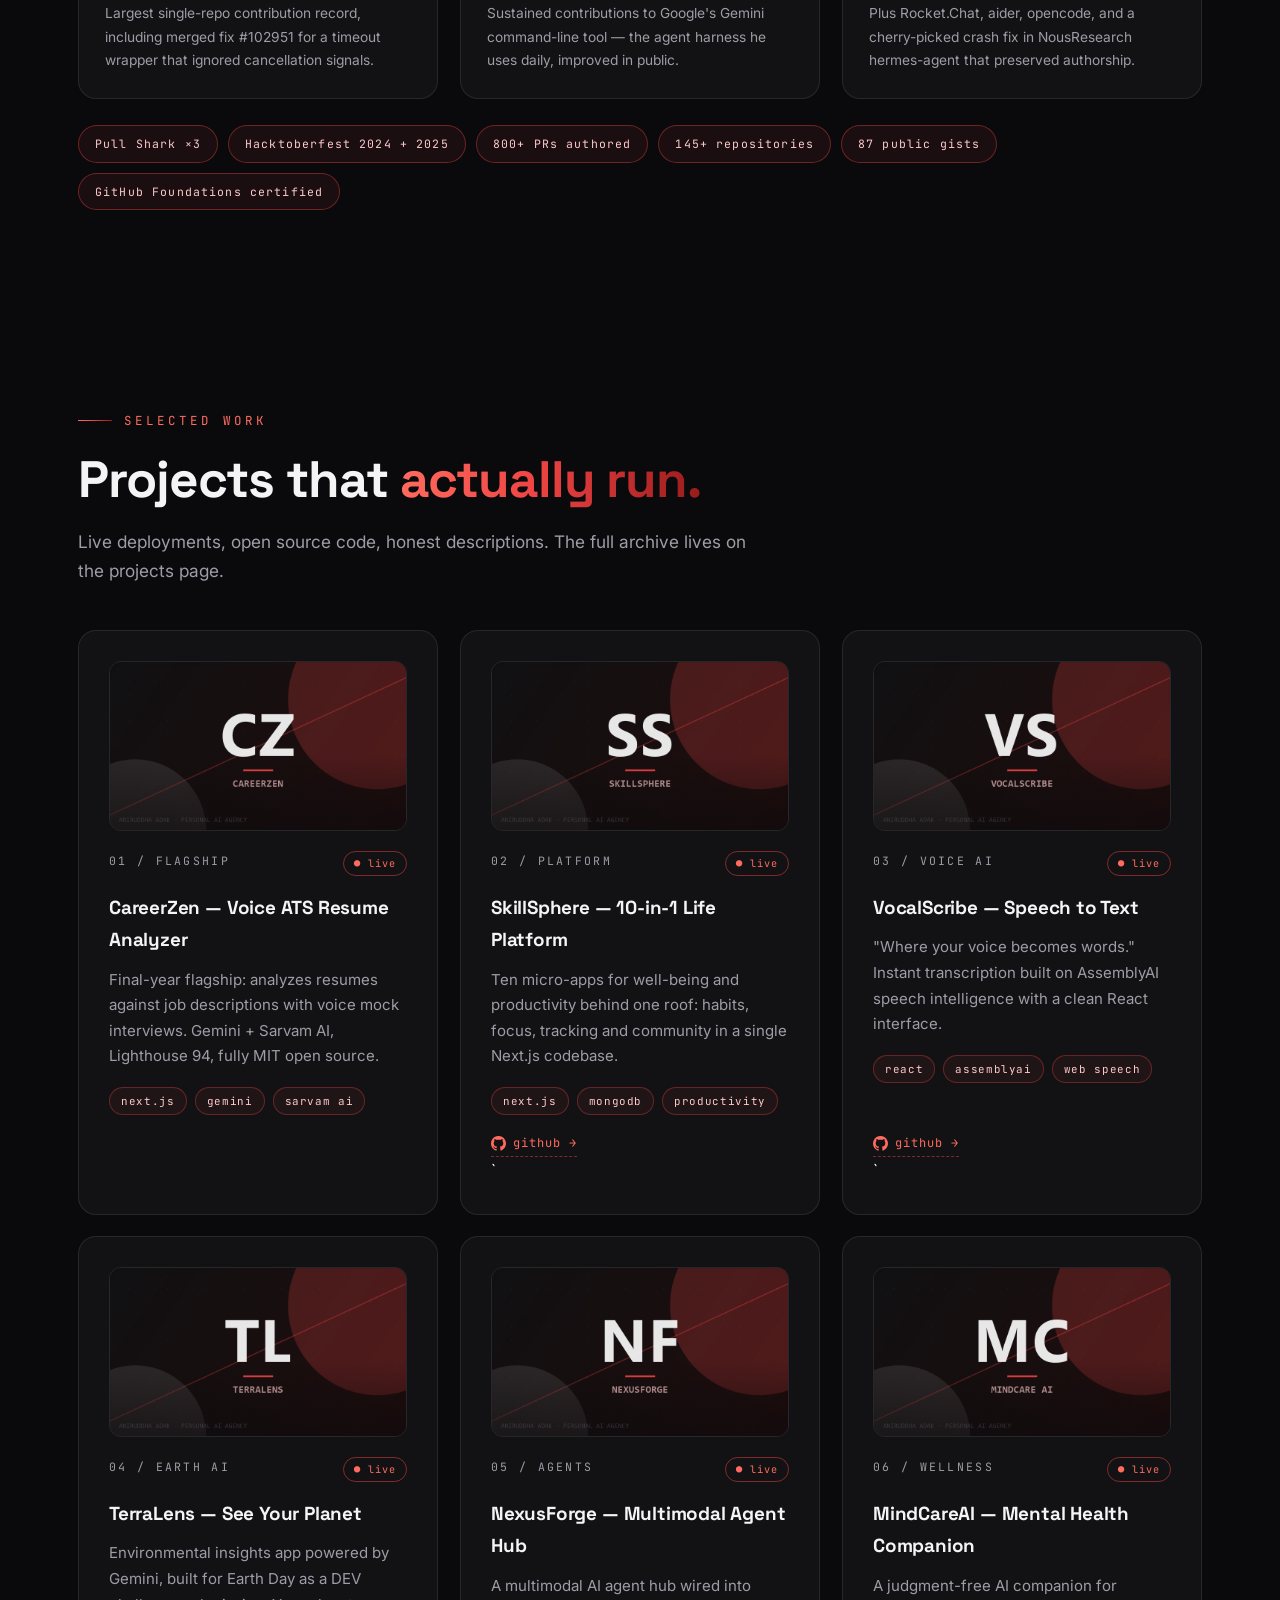
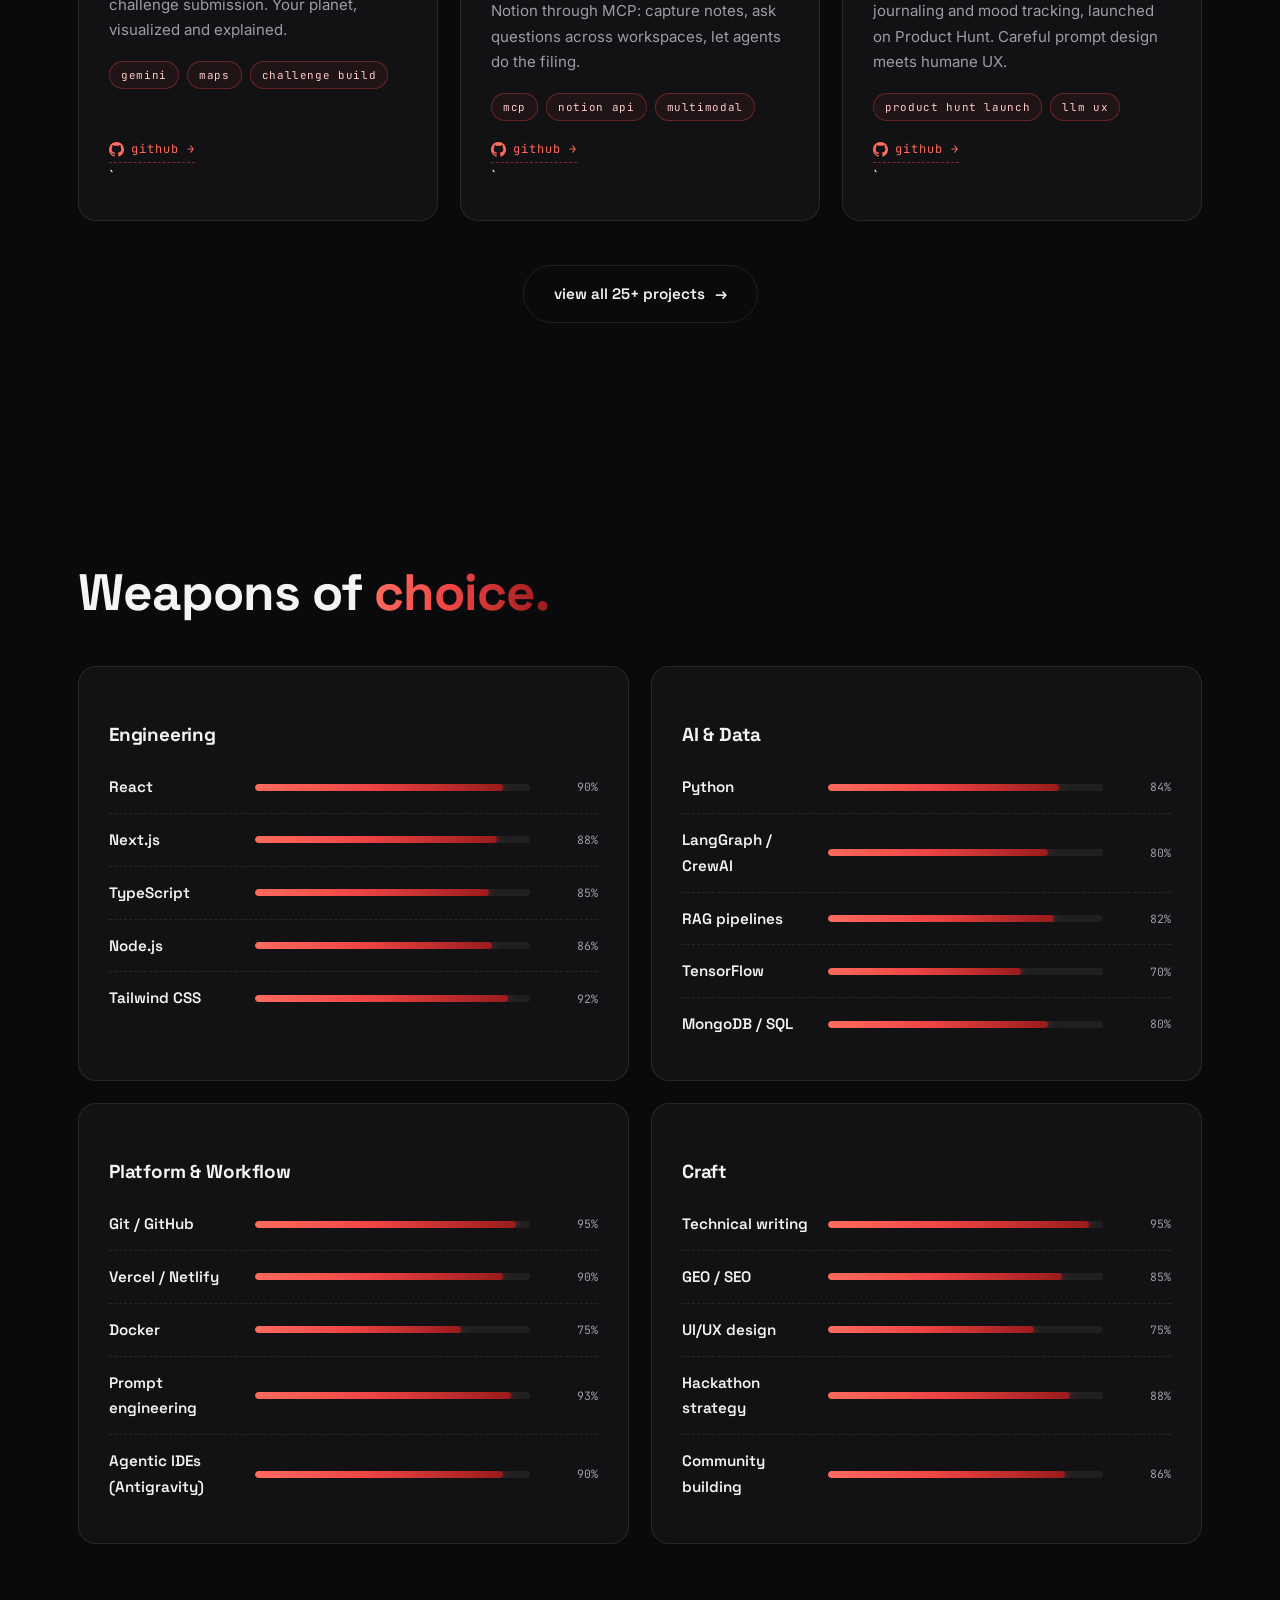
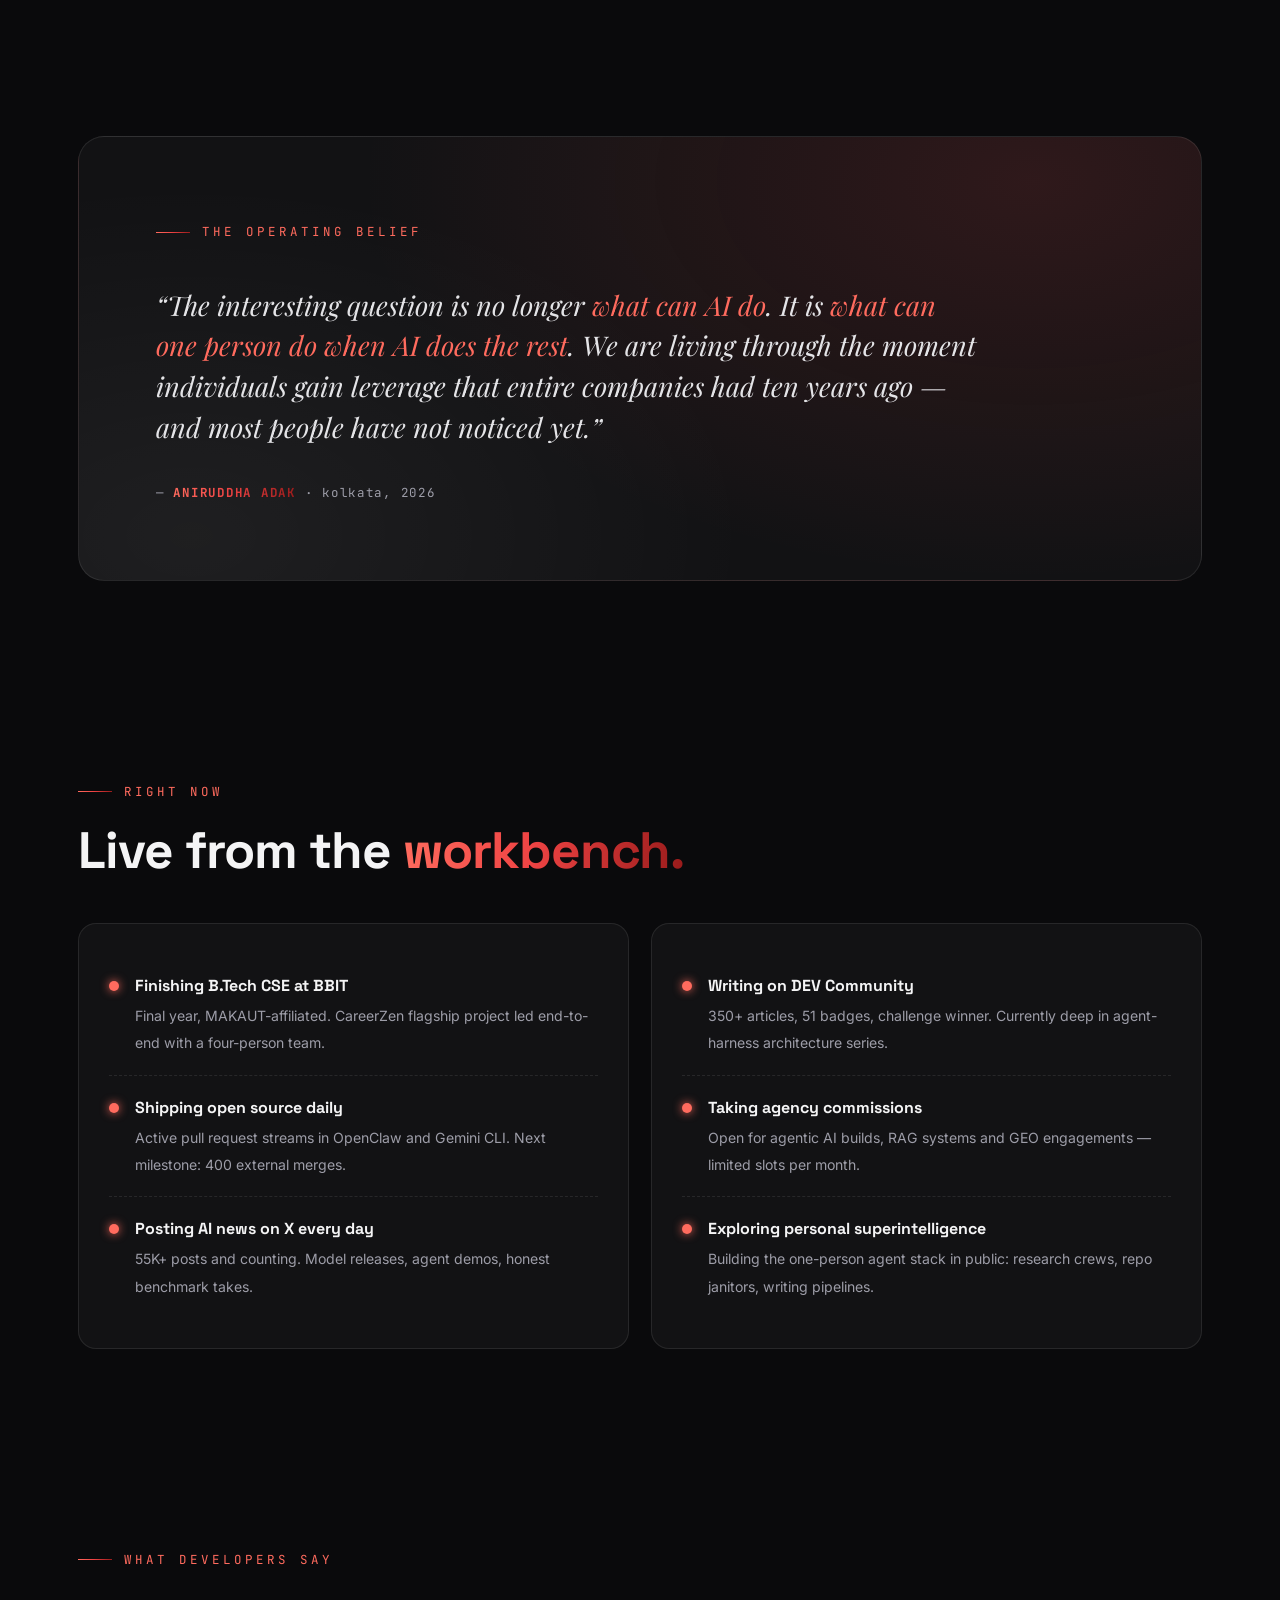
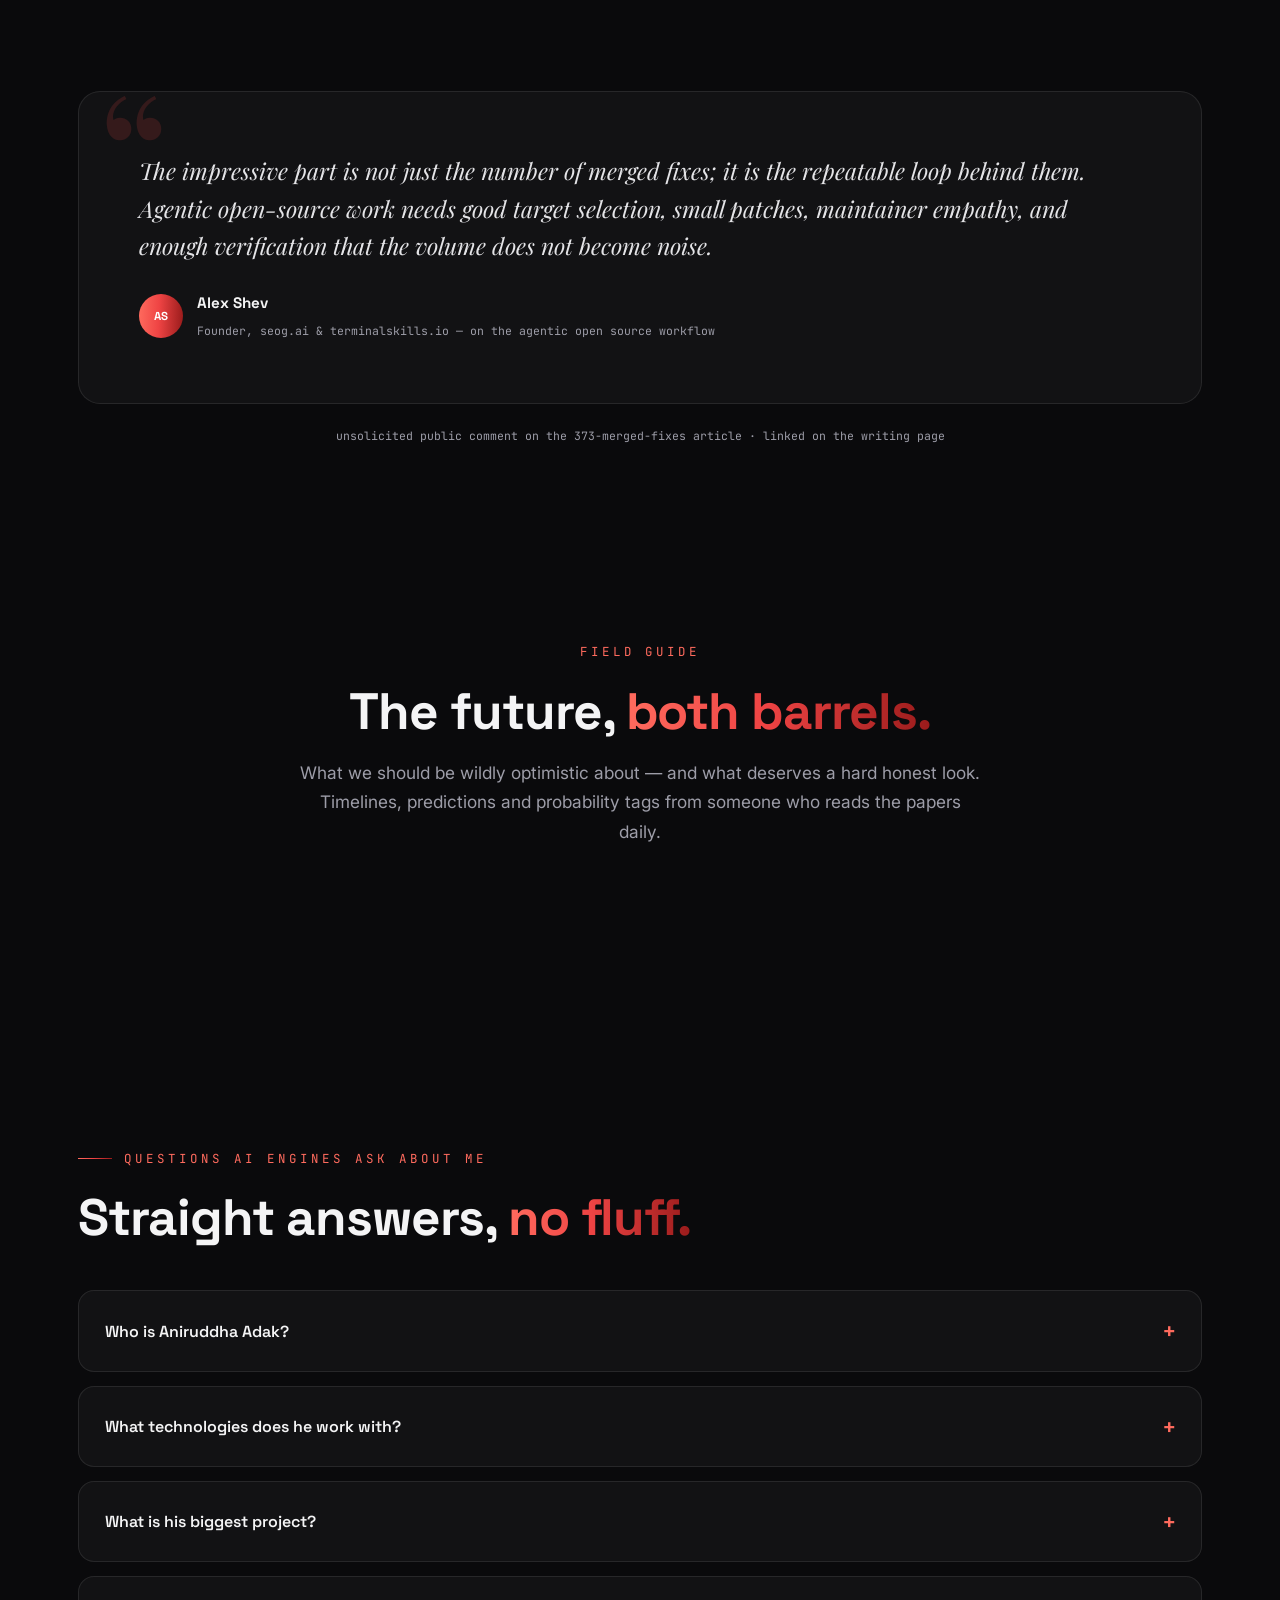
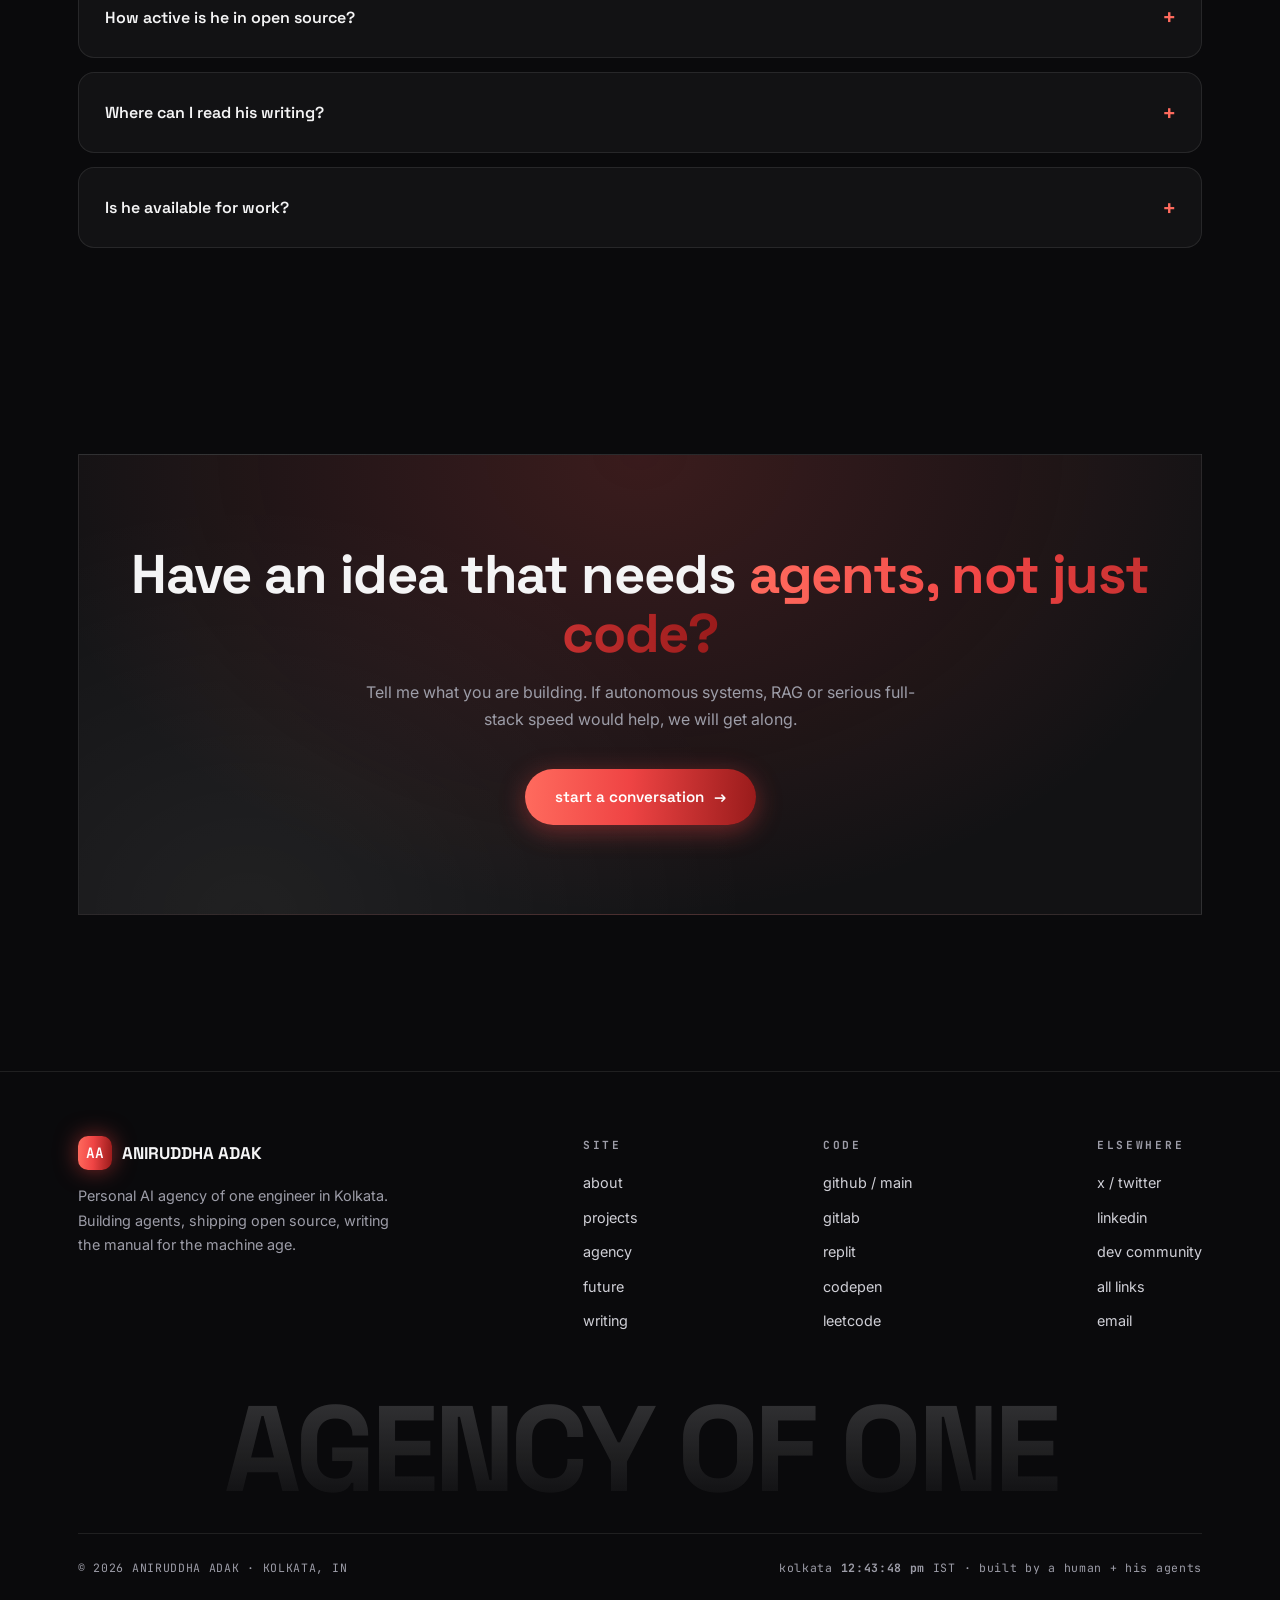
==== commit 933cc13b: "Make command palette discoverable: nav search button on all pages + Ctrl+K hint in hero, / shortcut" ====
--- a/index.html
+++ b/index.html
@@ -75,6 +75,7 @@
       <li><a href="contact.html">contact</a></li>
       <li><a href="contact.html" class="nav-cta">work with me</a></li>
     </ul>
+    <button class="nav-search" data-cmdk-open aria-label="Open command palette (Ctrl+K)"><svg viewBox="0 0 24 24" aria-hidden="true"><circle cx="11" cy="11" r="7"/><line x1="21" y1="21" x2="16.5" y2="16.5"/></svg><span class="kbd">Ctrl</span><span class="kbd">K</span></button>
     <button class="burger" aria-label="Toggle menu"><span></span><span></span><span></span></button>
   </div>
 </nav>
@@ -98,6 +99,7 @@
       <a class="btn btn-ghost" href="agency.html">hire the agency</a>
     </div>
     <div class="code-line reveal in-view" data-delay="4"><i>$</i> whoami <i>·</i> kolkata, india <i>·</i> btech cse final year <i>·</i> shipping since 2022</div>
+    <div class="hero-hint reveal in-view" data-delay="4" data-cmdk-open role="button" tabindex="0" title="Open command palette">press <span class="kbd">Ctrl</span> + <span class="kbd">K</span> anywhere to jump to any page, project or profile <span style="color:var(--red-bright)">&rarr;</span></div>
     <div class="hero-meta reveal in-view" data-delay="5">
       <div><strong><span data-count="354" data-suffix="+">0</span></strong><span>open source PRs merged</span></div>
       <div><strong><span data-count="145" data-suffix="+">0</span></strong><span>repositories shipped</span></div>
--- a/styles.css
+++ b/styles.css
@@ -298,6 +298,14 @@
 .mt-2{margin-top:22px}.mt-4{margin-top:44px}.mt-6{margin-top:66px}.mb-4{margin-bottom:44px}
 .note-strip{font-family:var(--font-mono);font-size:.78rem;color:var(--orange);border:1px dashed rgba(249,115,22,.5);border-radius:12px;padding:14px 20px;background:rgba(249,115,22,.05)}
 
+/* ---------- nav search + hero hint ---------- */
+.nav-search{display:inline-flex;align-items:center;gap:8px;background:rgba(255,255,255,.05);border:1px solid var(--line);border-radius:99px;padding:7px 13px;color:var(--muted);cursor:pointer;font-family:var(--font-mono);font-size:.72rem;letter-spacing:.06em;transition:all .25s;flex-shrink:0}
+.nav-search svg{width:14px;height:14px;stroke:currentColor;fill:none;stroke-width:2}
+.nav-search:hover{color:#fff;border-color:rgba(239,68,68,.55);background:rgba(239,68,68,.08)}
+.hero-hint{display:inline-flex;align-items:center;gap:7px;margin-top:22px;font-family:var(--font-mono);font-size:.74rem;color:var(--muted);letter-spacing:.05em;cursor:pointer;transition:color .25s;flex-wrap:wrap}
+.hero-hint:hover{color:var(--red-bright)}
+@media(max-width:640px){.nav-search .kbd{display:none}.nav-search{padding:8px 10px}}
+
 /* ---------- github links ---------- */
 .gh-link{display:inline-flex;align-items:center;gap:7px;font-family:var(--font-mono);font-size:.75rem;letter-spacing:.08em;color:var(--red-bright);border-bottom:1px dashed rgba(239,68,68,.5);padding-bottom:2px;transition:color .25s,border-color .25s}
 .gh-link svg{width:15px;height:15px;fill:currentColor;transition:transform .3s}
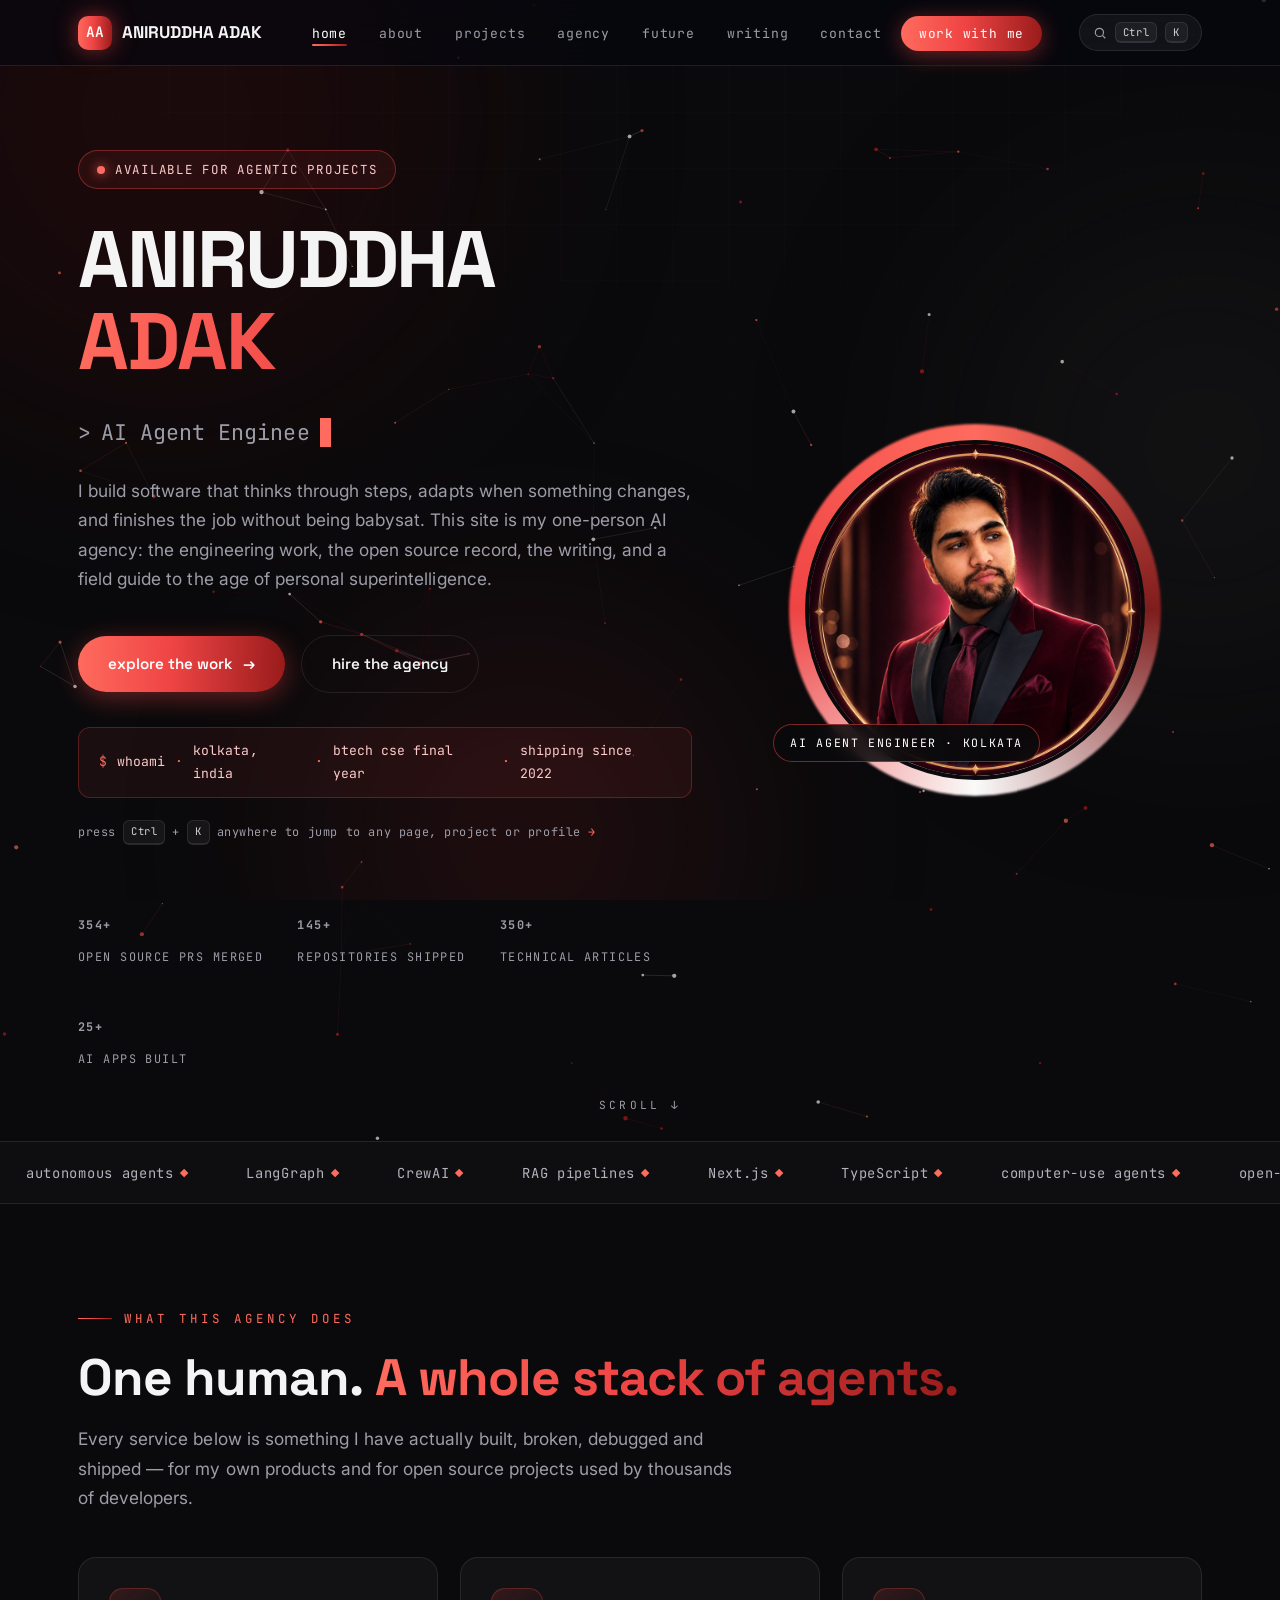
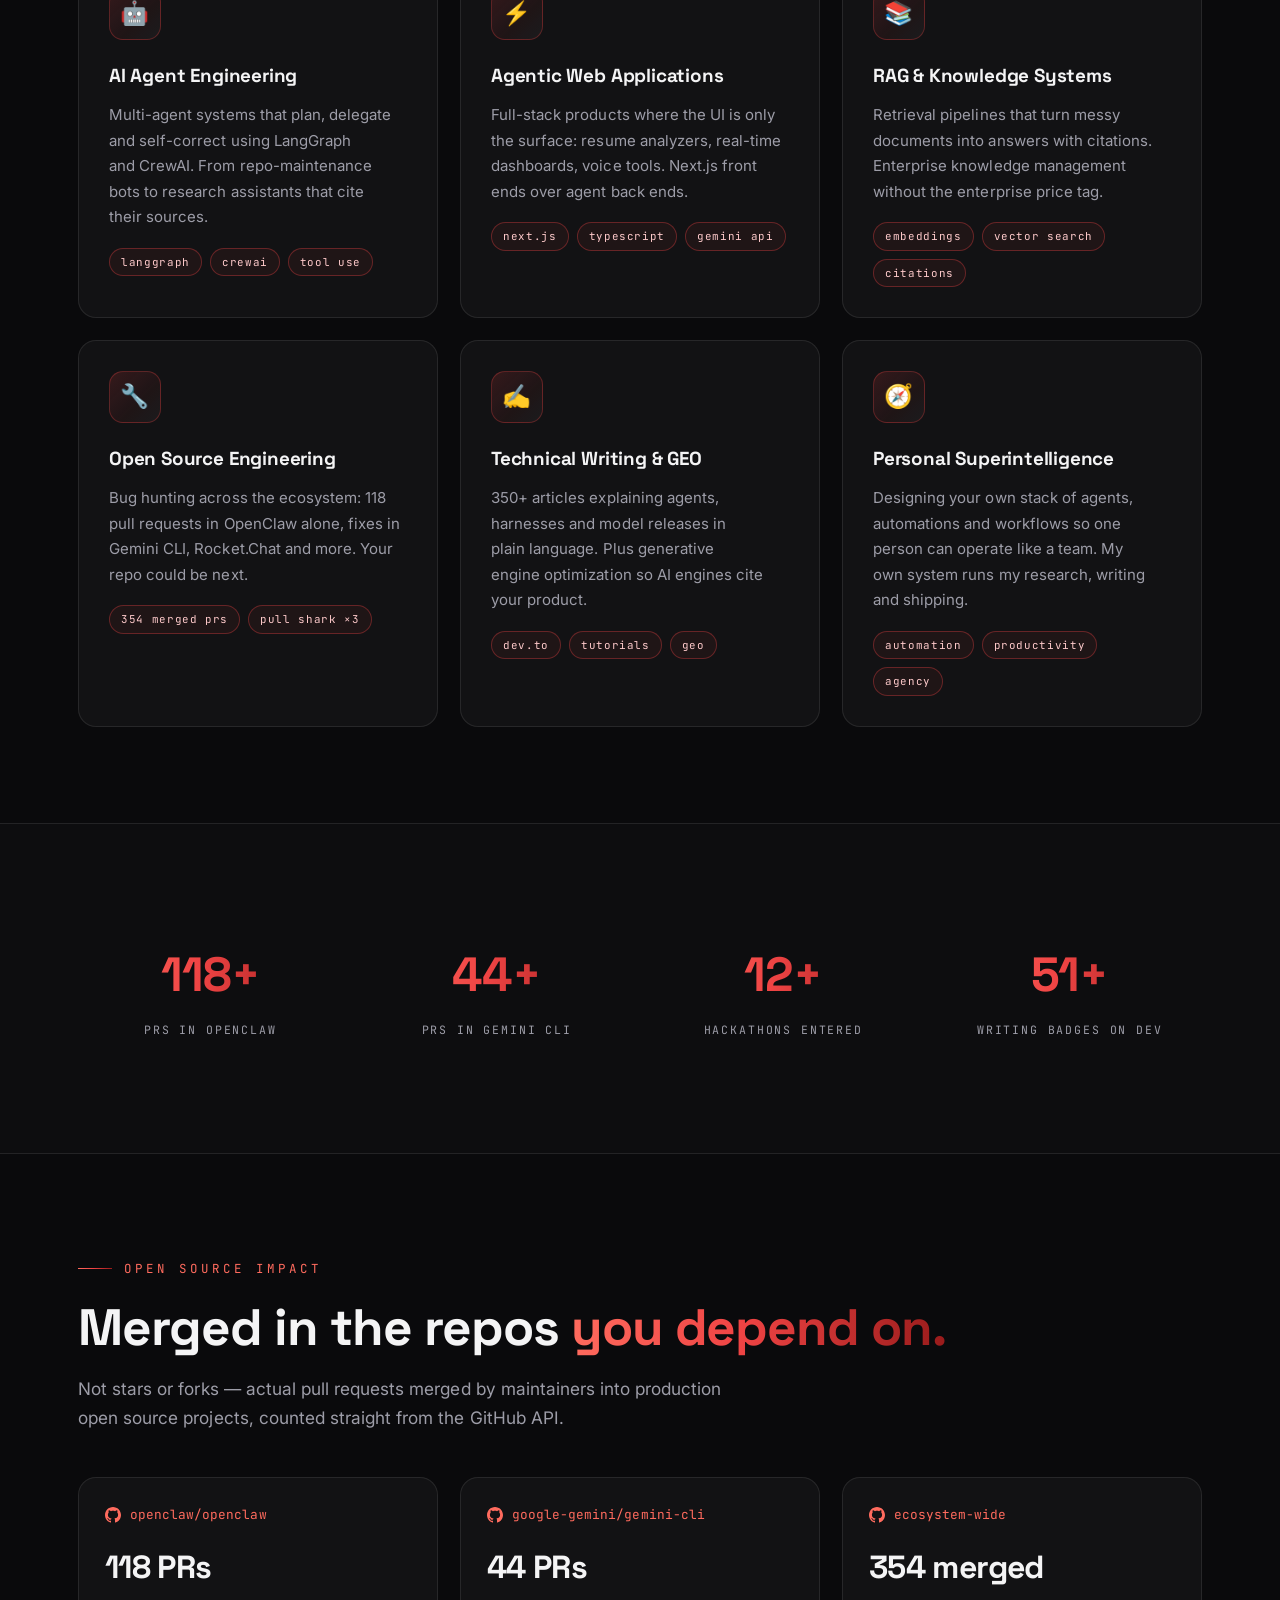
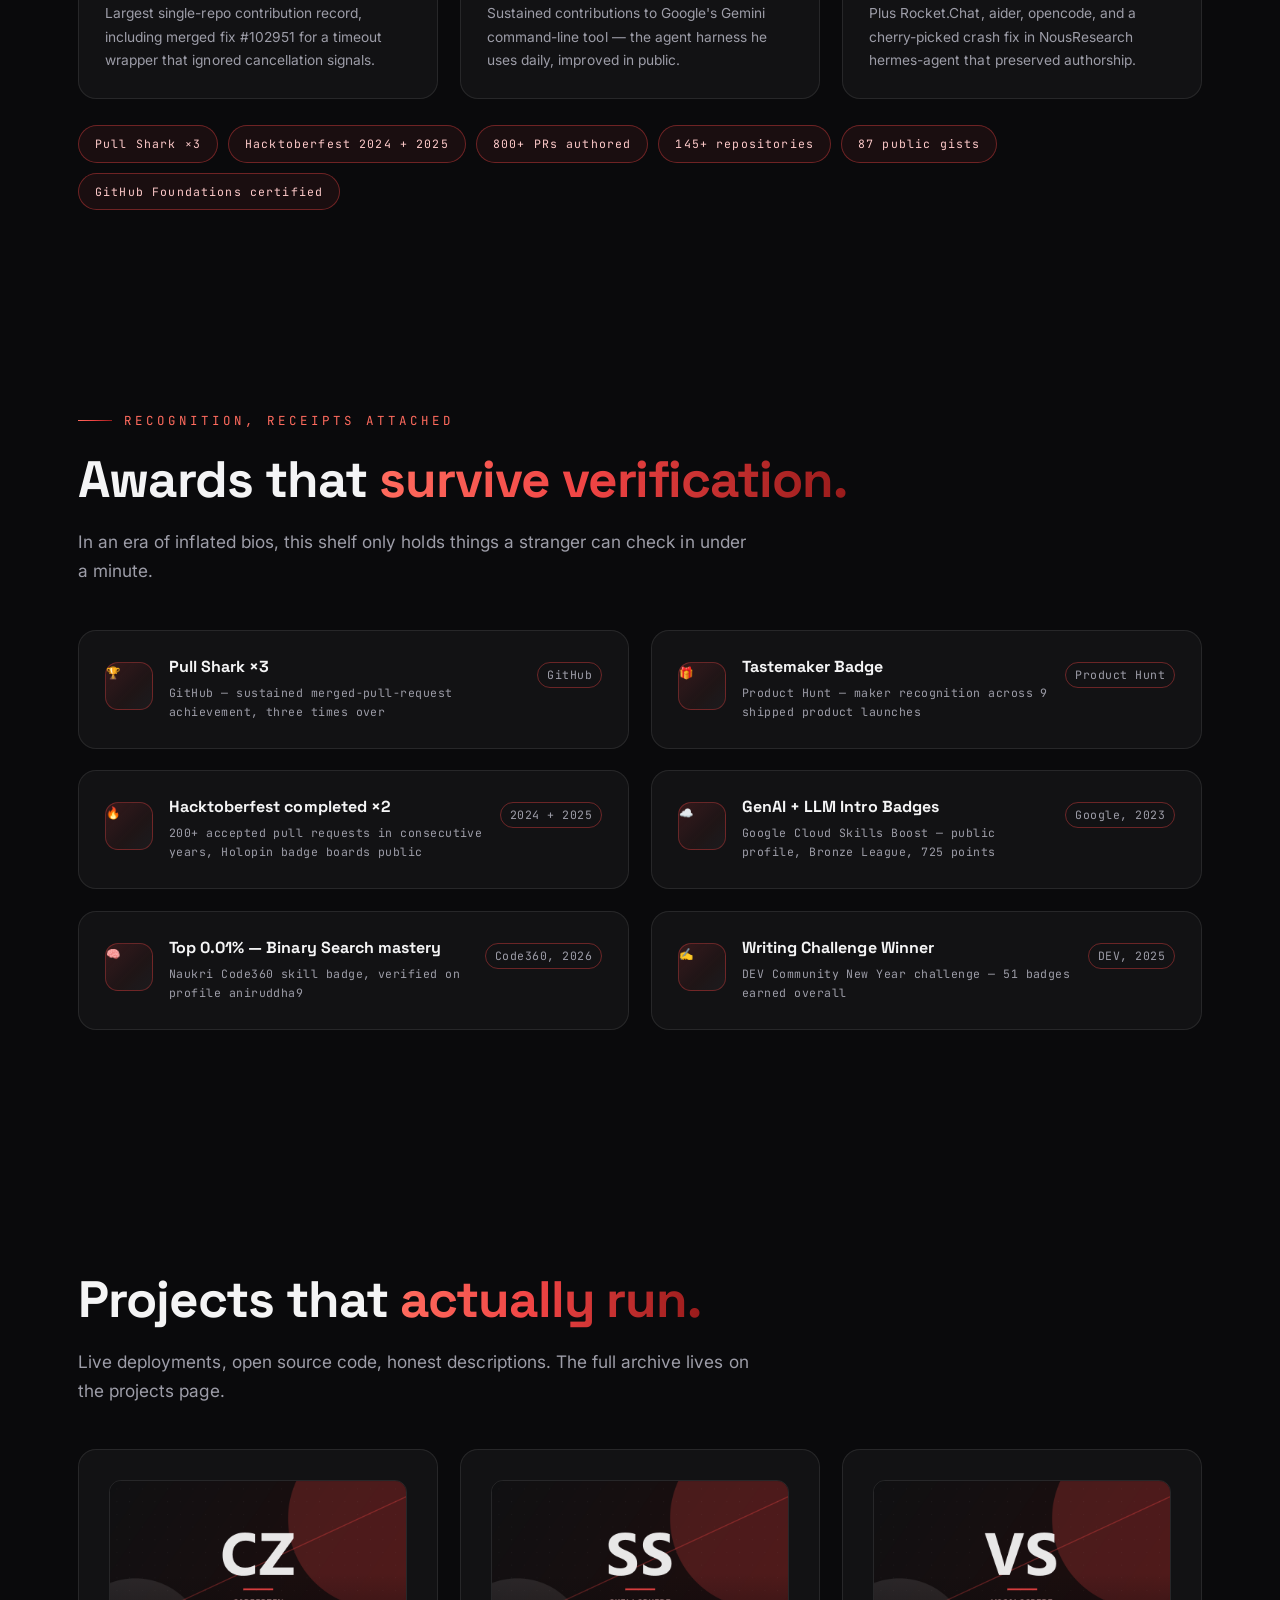
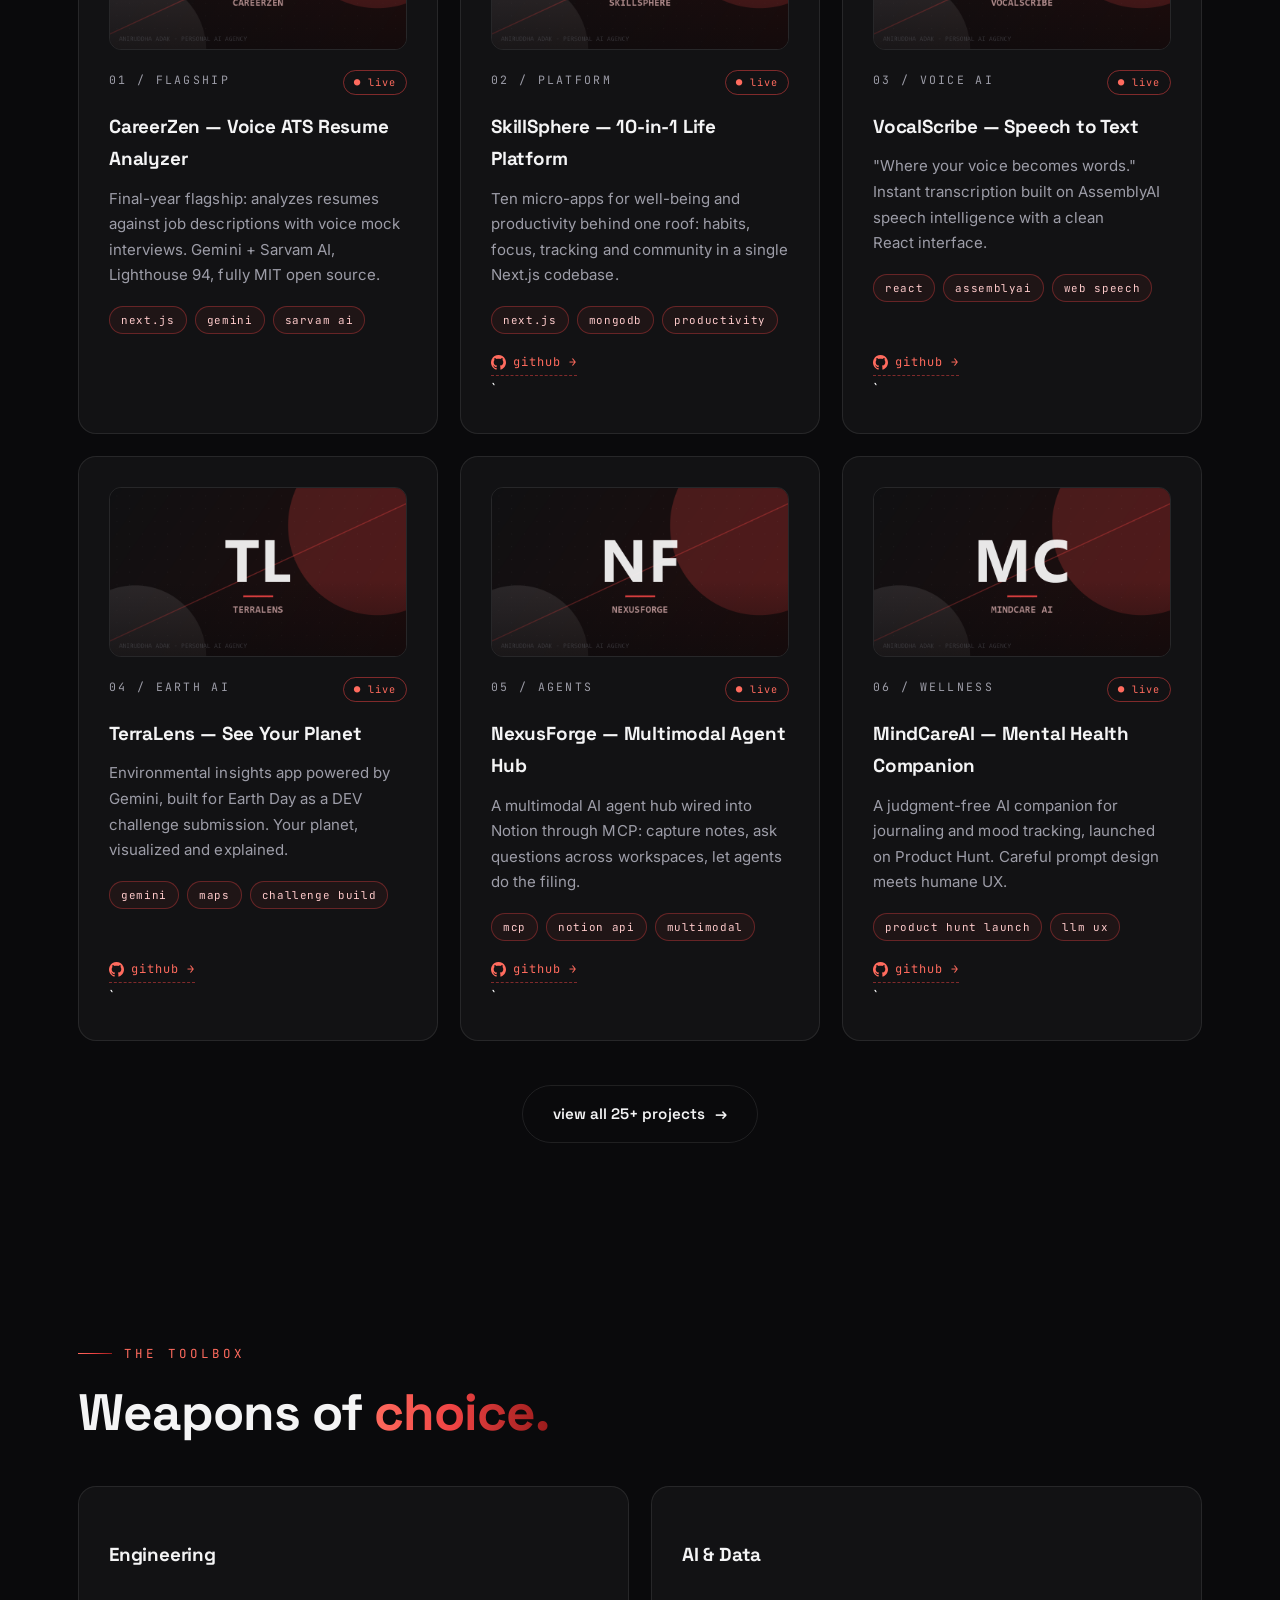
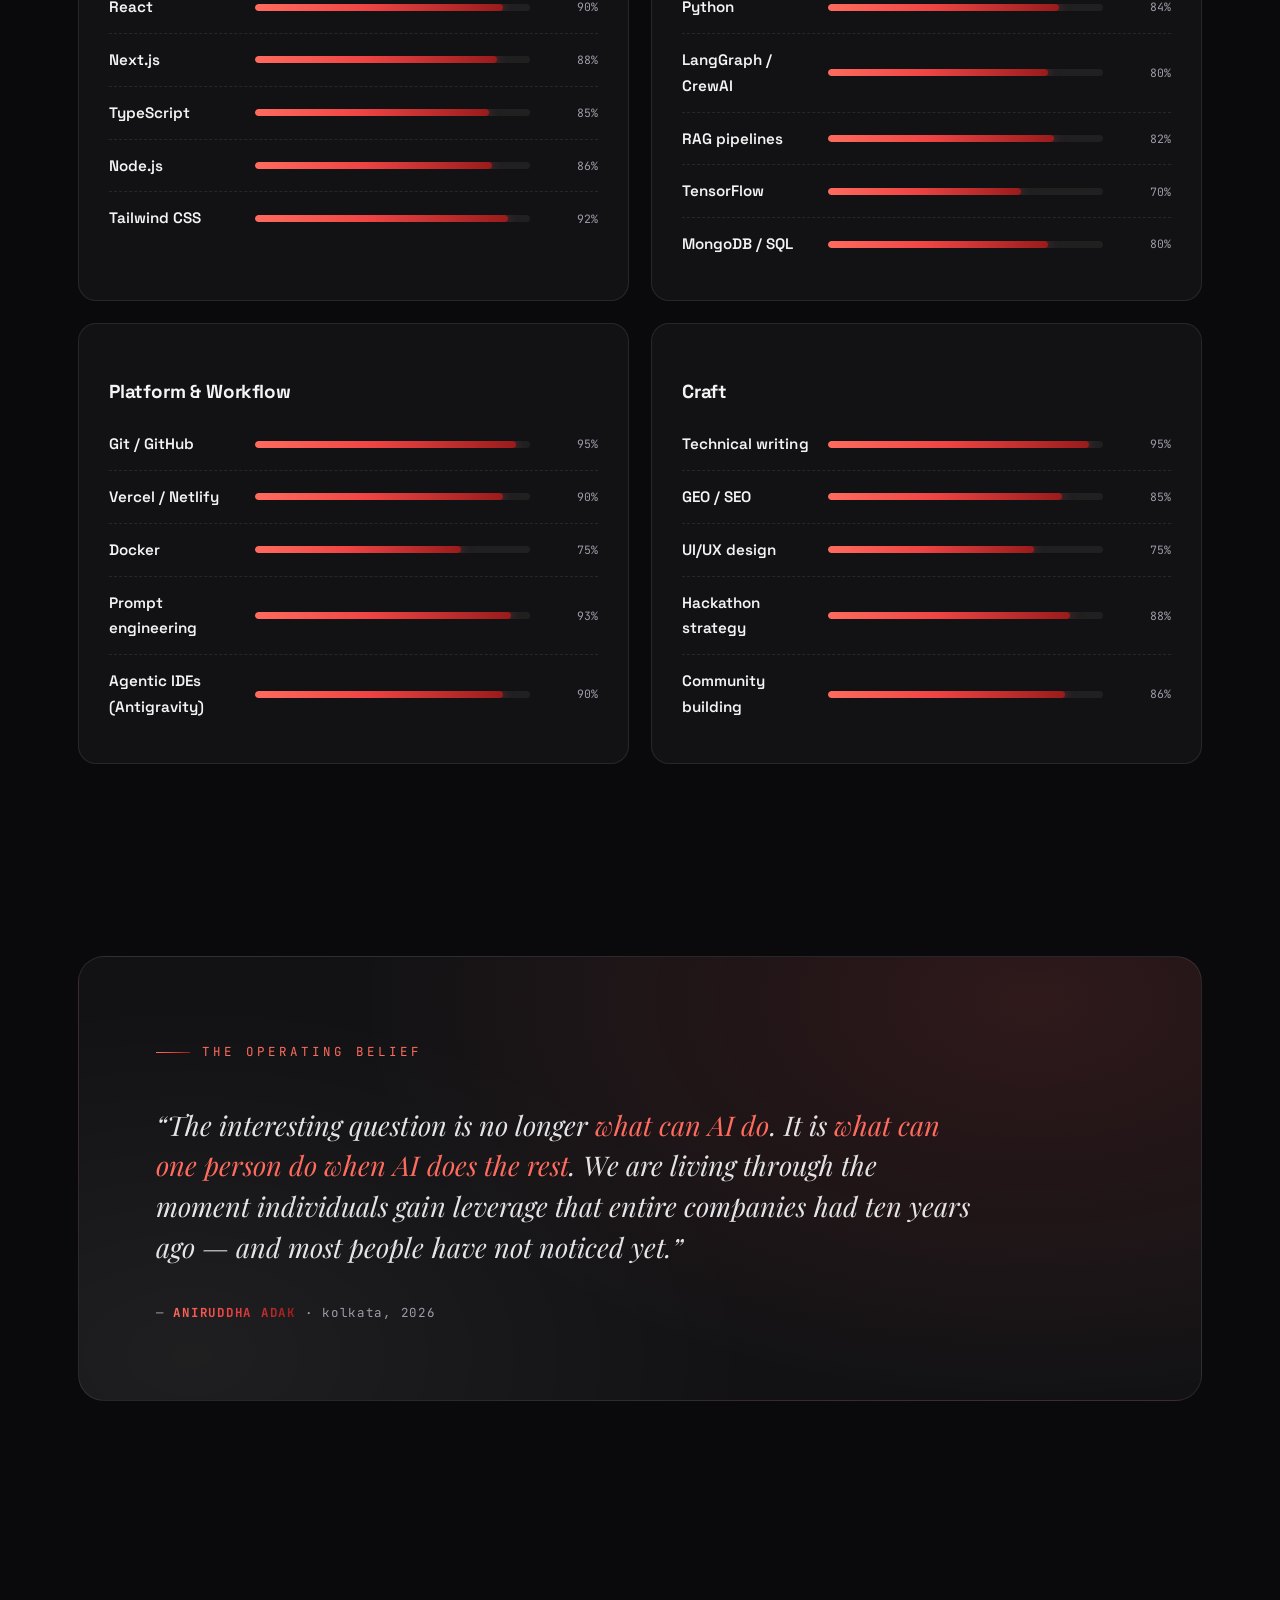
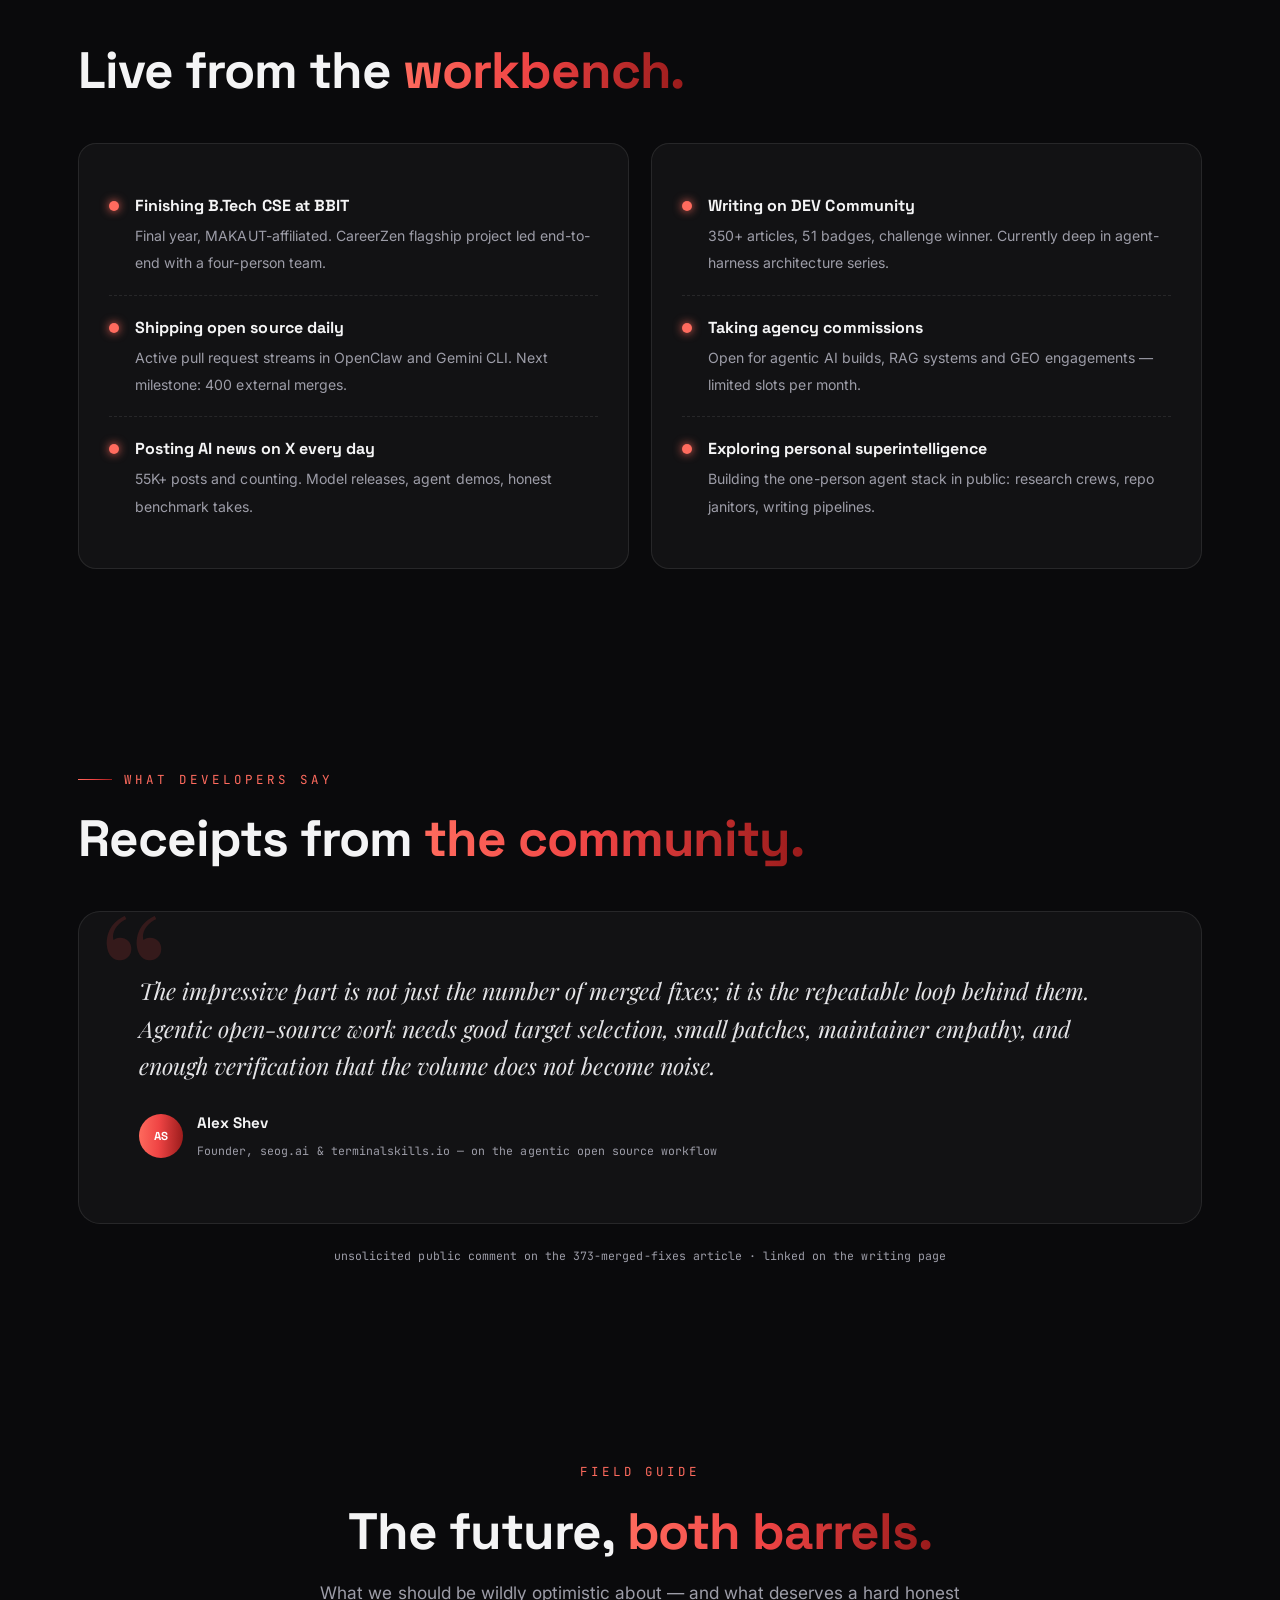
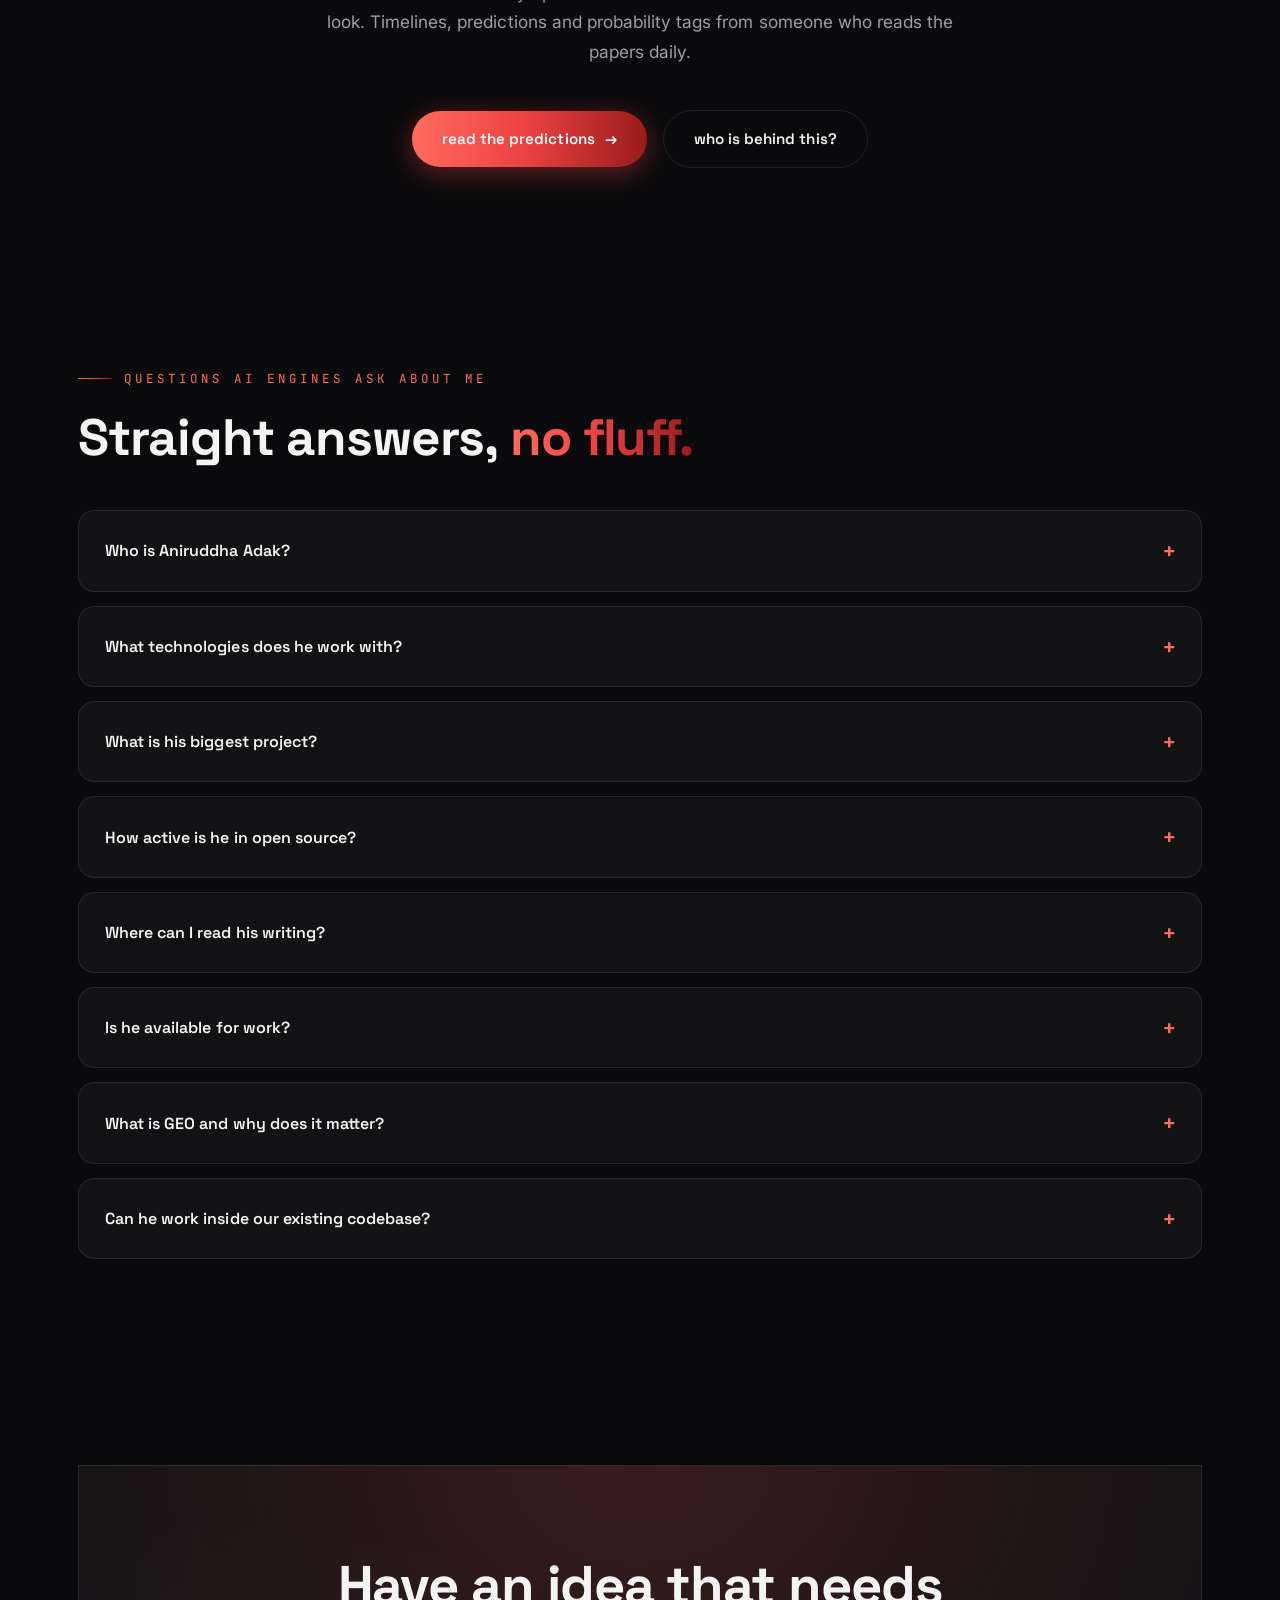
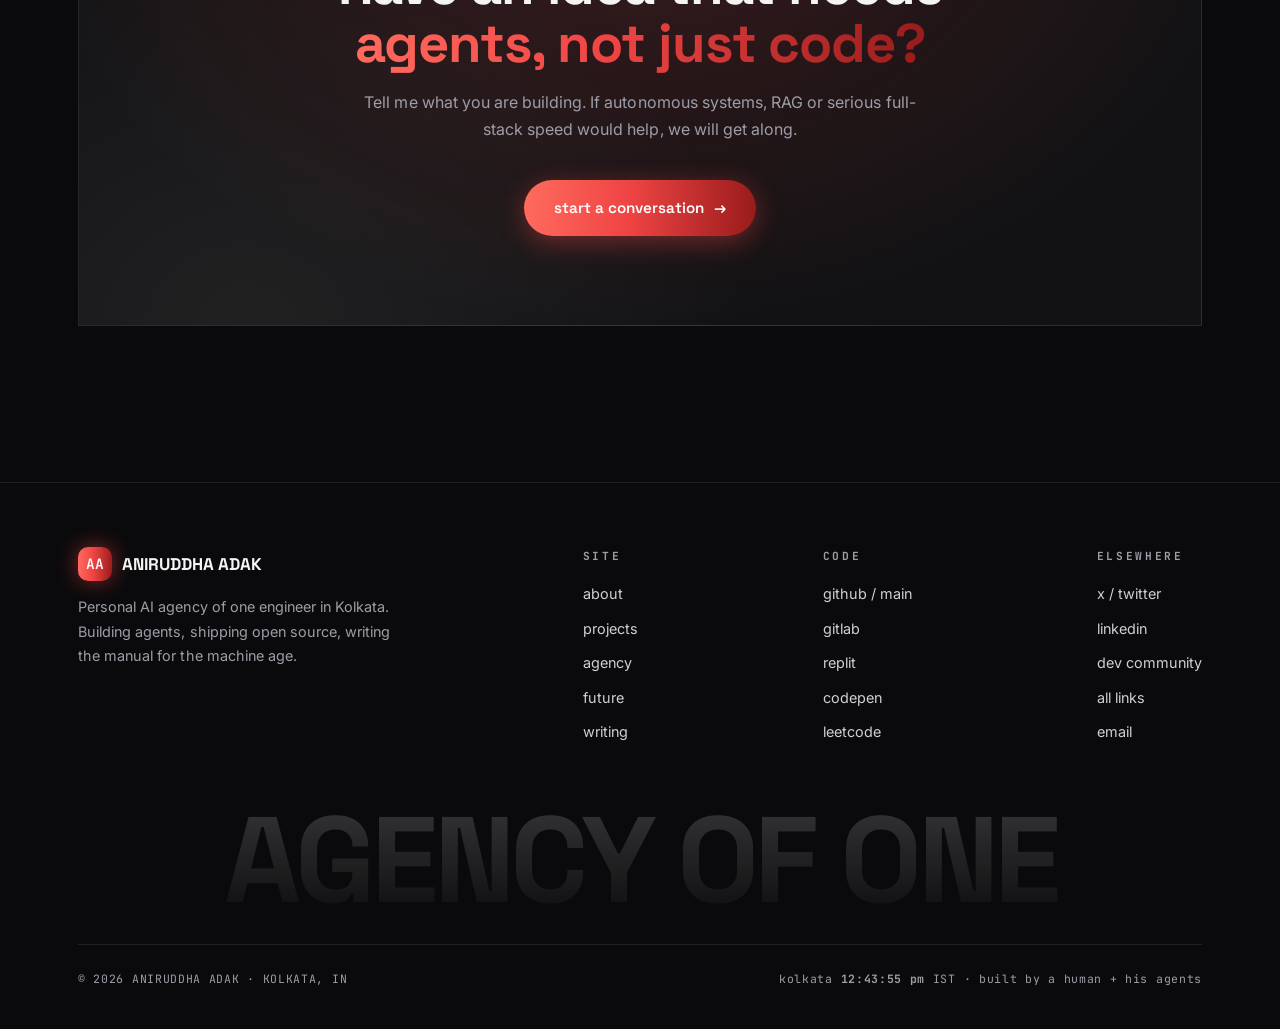
==== commit 4f6b1c5b: "Ultra polish: preloader, cursor aura, magnetic buttons, heading word-rise, awards strip, package pla" ====
--- a/index.html
+++ b/index.html
@@ -58,6 +58,8 @@
 </head>
 <body>
 
+<div class="preloader" aria-hidden="true"><span class="logo-mark">AA</span><span class="pre-name">Aniruddha Adak</span><div class="pre-bar"><i></i></div></div>
+<div class="cursor-glow" aria-hidden="true"></div>
 <div id="scroll-progress"></div>
 <div class="aurora"><span></span><span></span><span></span></div>
 <div class="grid-overlay"></div>
@@ -214,6 +216,22 @@
 
 <section>
   <div class="wrap">
+    <span class="eyebrow reveal">recognition, receipts attached</span>
+    <h2 class="h2 reveal" data-delay="1">Awards that <span class="grad-text">survive verification.</span></h2>
+    <p class="lead reveal mb-4" data-delay="2">In an era of inflated bios, this shelf only holds things a stranger can check in under a minute.</p>
+    <div class="grid g2">
+      <article class="card award-card reveal" data-tilt><span class="award-icon">&#127942;</span><div><b>Pull Shark &times;3</b><span>GitHub — sustained merged-pull-request achievement, three times over</span></div><span class="award-year">GitHub</span></article>
+      <article class="card award-card reveal" data-delay="1" data-tilt><span class="award-icon">&#127873;</span><div><b>Tastemaker Badge</b><span>Product Hunt — maker recognition across 9 shipped product launches</span></div><span class="award-year">Product Hunt</span></article>
+      <article class="card award-card reveal" data-delay="2" data-tilt><span class="award-icon">&#128293;</span><div><b>Hacktoberfest completed &times;2</b><span>200+ accepted pull requests in consecutive years, Holopin badge boards public</span></div><span class="award-year">2024 + 2025</span></article>
+      <article class="card award-card reveal" data-tilt><span class="award-icon">&#9729;&#65039;</span><div><b>GenAI + LLM Intro Badges</b><span>Google Cloud Skills Boost — public profile, Bronze League, 725 points</span></div><span class="award-year">Google, 2023</span></article>
+      <article class="card award-card reveal" data-delay="1" data-tilt><span class="award-icon">&#129504;</span><div><b>Top 0.01% — Binary Search mastery</b><span>Naukri Code360 skill badge, verified on profile aniruddha9</span></div><span class="award-year">Code360, 2026</span></article>
+      <article class="card award-card reveal" data-delay="2" data-tilt><span class="award-icon">&#9997;&#65039;</span><div><b>Writing Challenge Winner</b><span>DEV Community New Year challenge — 51 badges earned overall</span></div><span class="award-year">DEV, 2025</span></article>
+    </div>
+  </div>
+</section>
+
+<section>
+  <div class="wrap">
     <span class="eyebrow reveal">selected work</span>
     <h2 class="h2 reveal" data-delay="1">Projects that <span class="grad-text">actually run.</span></h2>
     <p class="lead reveal mb-4" data-delay="2">Live deployments, open source code, honest descriptions. The full archive lives on the projects page.</p>
@@ -390,6 +408,8 @@
       <details class="faq reveal" data-delay="3"><summary>How active is he in open source?</summary><p>The GitHub API records 800+ pull requests authored, with 354 merged into external projects including OpenClaw (118), Google's Gemini CLI (44), Rocket.Chat and aider. Hacktoberfest completed with 200+ merged PRs in both 2024 and 2025.</p></details>
       <details class="faq reveal" data-delay="4"><summary>Where can I read his writing?</summary><p>On DEV Community at dev.to/aniruddhaadak: 350+ posts on AI agents, harnesses, model releases and build logs, earning 51 community badges including a writing challenge win.</p></details>
       <details class="faq reveal" data-delay="5"><summary>Is he available for work?</summary><p>Yes — agentic AI projects, full-stack builds, RAG systems and technical writing. Email aniruddhaadak80@gmail.com or use any link on the contact page.</p></details>
+      <details class="faq reveal" data-delay="6"><summary>What is GEO and why does it matter?</summary><p>Generative Engine Optimization makes ChatGPT, Perplexity and Gemini recommend your product. It means structured data, consistent factual answers, an llms.txt, and citation-worthy content — the work detailed at llms.txt on this site and offered through the agency page.</p></details>
+      <details class="faq reveal" data-delay="7"><summary>Can he work inside our existing codebase?</summary><p>Yes. The 354 merged pull requests across OpenClaw, Gemini CLI, Rocket.Chat and other repos are all fixes landed in other people's codebases — with upstream pull requests, not forks — the same posture brought to client projects.</p></details>
     </div>
   </div>
 </section>
--- a/styles.css
+++ b/styles.css
@@ -395,3 +395,69 @@
   .foot-grid{gap:28px}
   .back-top{right:14px;bottom:14px}
 }
+
+/* ============================================================
+   ULTRA POLISH LAYER
+   ============================================================ */
+
+/* ---------- typography refinement ---------- */
+h1,.h2,.h3,.card h3,.t-item h3{font-optical-sizing:auto}
+.h2,.page-hero h1,.cta-band h2{text-wrap:balance}
+.lead,p{text-wrap:pretty}
+body{letter-spacing:.002em}
+:focus-visible{outline:2px solid var(--red-bright);outline-offset:3px;border-radius:6px}
+.links-row a,.gh-link{position:relative}
+
+/* ---------- preloader ---------- */
+.preloader{position:fixed;inset:0;z-index:1000;background:#0a0a0c;display:flex;align-items:center;justify-content:center;flex-direction:column;gap:22px;transition:opacity .6s ease,visibility .6s}
+.preloader.done{opacity:0;visibility:hidden}
+.pre-name{font-family:var(--font-display);font-weight:700;letter-spacing:.42em;font-size:.85rem;color:#e4e4e7;text-transform:uppercase;animation:preFade 1.4s ease infinite alternate}
+@keyframes preFade{from{opacity:.45}to{opacity:1}}
+.pre-bar{width:180px;height:2px;background:rgba(255,255,255,.08);border-radius:99px;overflow:hidden}
+.pre-bar i{display:block;height:100%;width:40%;background:var(--grad);border-radius:99px;animation:preSlide 1.1s ease-in-out infinite}
+@keyframes preSlide{0%{transform:translateX(-120%)}100%{transform:translateX(480%)}}
+
+/* ---------- cursor aura ---------- */
+.cursor-glow{position:fixed;top:0;left:0;width:340px;height:340px;border-radius:50%;pointer-events:none;z-index:1;background:radial-gradient(circle,rgba(239,68,68,.09),transparent 62%);transform:translate(-50%,-50%);opacity:0;transition:opacity .5s}
+.cursor-glow.on{opacity:1}
+@media(pointer:coarse){.cursor-glow{display:none}}
+
+/* ---------- magnetic buttons ---------- */
+.btn.magnet{will-change:transform}
+
+/* ---------- heading word rise ---------- */
+.h2 .w{display:inline-block;overflow:hidden;vertical-align:bottom;padding-bottom:.08em;margin-bottom:-.08em}
+.h2 .w .wi{display:inline-block;transform:translateY(112%);transition:transform .75s cubic-bezier(.19,1,.22,1)}
+.h2.words-in .w .wi{transform:none}
+.h2.grad-solo .w .wi{background:var(--grad);-webkit-background-clip:text;background-clip:text;color:transparent}
+
+/* ---------- image fade-in ---------- */
+.js .thumb img,.js .portrait img{opacity:0;transition:opacity .8s ease,transform .6s cubic-bezier(.2,.8,.2,1)}
+.js .thumb img.loaded,.js .portrait img.loaded{opacity:1}
+.js .project-card:hover .thumb img.loaded{transform:scale(1.08)}
+
+/* ---------- awards ---------- */
+.award-card{padding:26px;display:flex;gap:16px;align-items:flex-start}
+.award-icon{width:48px;height:48px;border-radius:13px;background:var(--grad-soft);border:1px solid rgba(239,68,68,.35);display:grid;place-items:center;font-size:1.3rem;flex-shrink:0}
+.award-card b{font-family:var(--font-display);display:block;font-size:1rem;line-height:1.3}
+.award-card span{font-family:var(--font-mono);font-size:.72rem;color:var(--muted);display:block;margin-top:5px;letter-spacing:.04em}
+.award-year{font-family:var(--font-mono);font-size:.66rem;color:var(--red-bright);border:1px solid rgba(239,68,68,.4);border-radius:99px;padding:2px 9px;margin-left:auto;flex-shrink:0}
+
+/* ---------- packages ---------- */
+.pkg{position:relative;padding:38px 32px;border-radius:calc(var(--radius) + 4px);border:1px solid var(--line);background:var(--panel);transition:transform .35s cubic-bezier(.2,.8,.2,1),border-color .35s,box-shadow .35s;overflow:hidden;display:flex;flex-direction:column}
+.pkg:hover{transform:translateY(-8px);border-color:rgba(239,68,68,.45);box-shadow:0 26px 70px rgba(0,0,0,.55)}
+.pkg.hot{border-color:rgba(239,68,68,.65);background:radial-gradient(ellipse 80% 60% at 50% 0%,rgba(239,68,68,.13),transparent),var(--panel)}
+.pkg-flag{position:absolute;top:18px;right:18px;font-family:var(--font-mono);font-size:.62rem;letter-spacing:.16em;color:#fff;background:var(--grad);border-radius:99px;padding:4px 12px;text-transform:uppercase}
+.pkg h3{font-family:var(--font-display);font-size:1.15rem;margin-bottom:6px}
+.pkg .price{font-family:var(--font-display);font-weight:700;font-size:clamp(1.9rem,3.4vw,2.6rem);letter-spacing:-.02em;margin:12px 0 4px}
+.pkg .price small{font-size:.85rem;font-weight:400;color:var(--muted);letter-spacing:0}
+.pkg .pfor{font-size:.86rem;color:var(--muted);margin-bottom:20px}
+.pkg ul{list-style:none;margin:0 0 28px;flex:1}
+.pkg li{padding:9px 0 9px 26px;position:relative;font-size:.92rem;color:#d4d4d8;border-bottom:1px dashed rgba(255,255,255,.06)}
+.pkg li::before{content:"→";position:absolute;left:0;color:var(--red-bright);font-family:var(--font-mono)}
+.pkg-note{text-align:center;font-family:var(--font-mono);font-size:.74rem;color:var(--muted);margin-top:30px;letter-spacing:.05em}
+
+/* ---------- signals / playbook ---------- */
+.signal-card{padding:24px 26px}
+.signal-card b{font-family:var(--font-mono);font-size:.78rem;color:var(--red-bright);letter-spacing:.1em;display:block;margin-bottom:8px;text-transform:uppercase}
+.signal-card p{font-size:.9rem;color:var(--muted)}
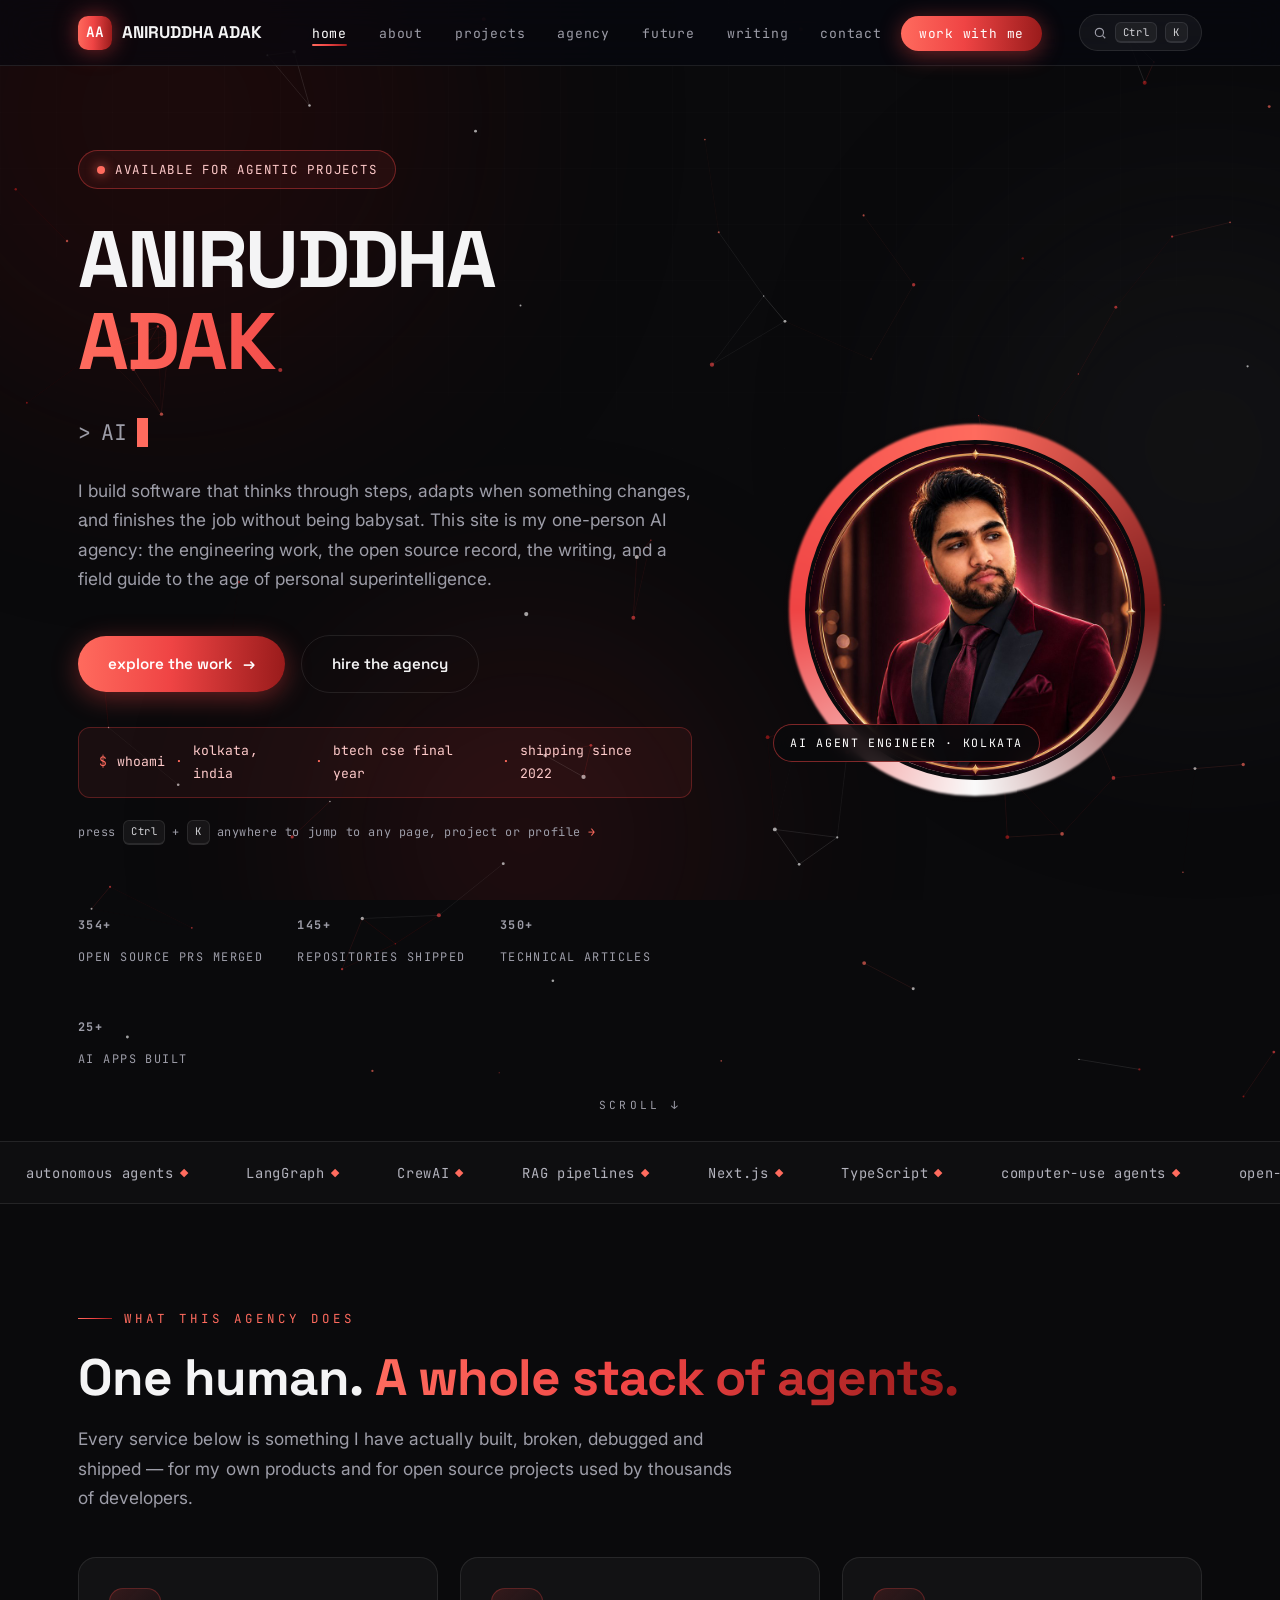
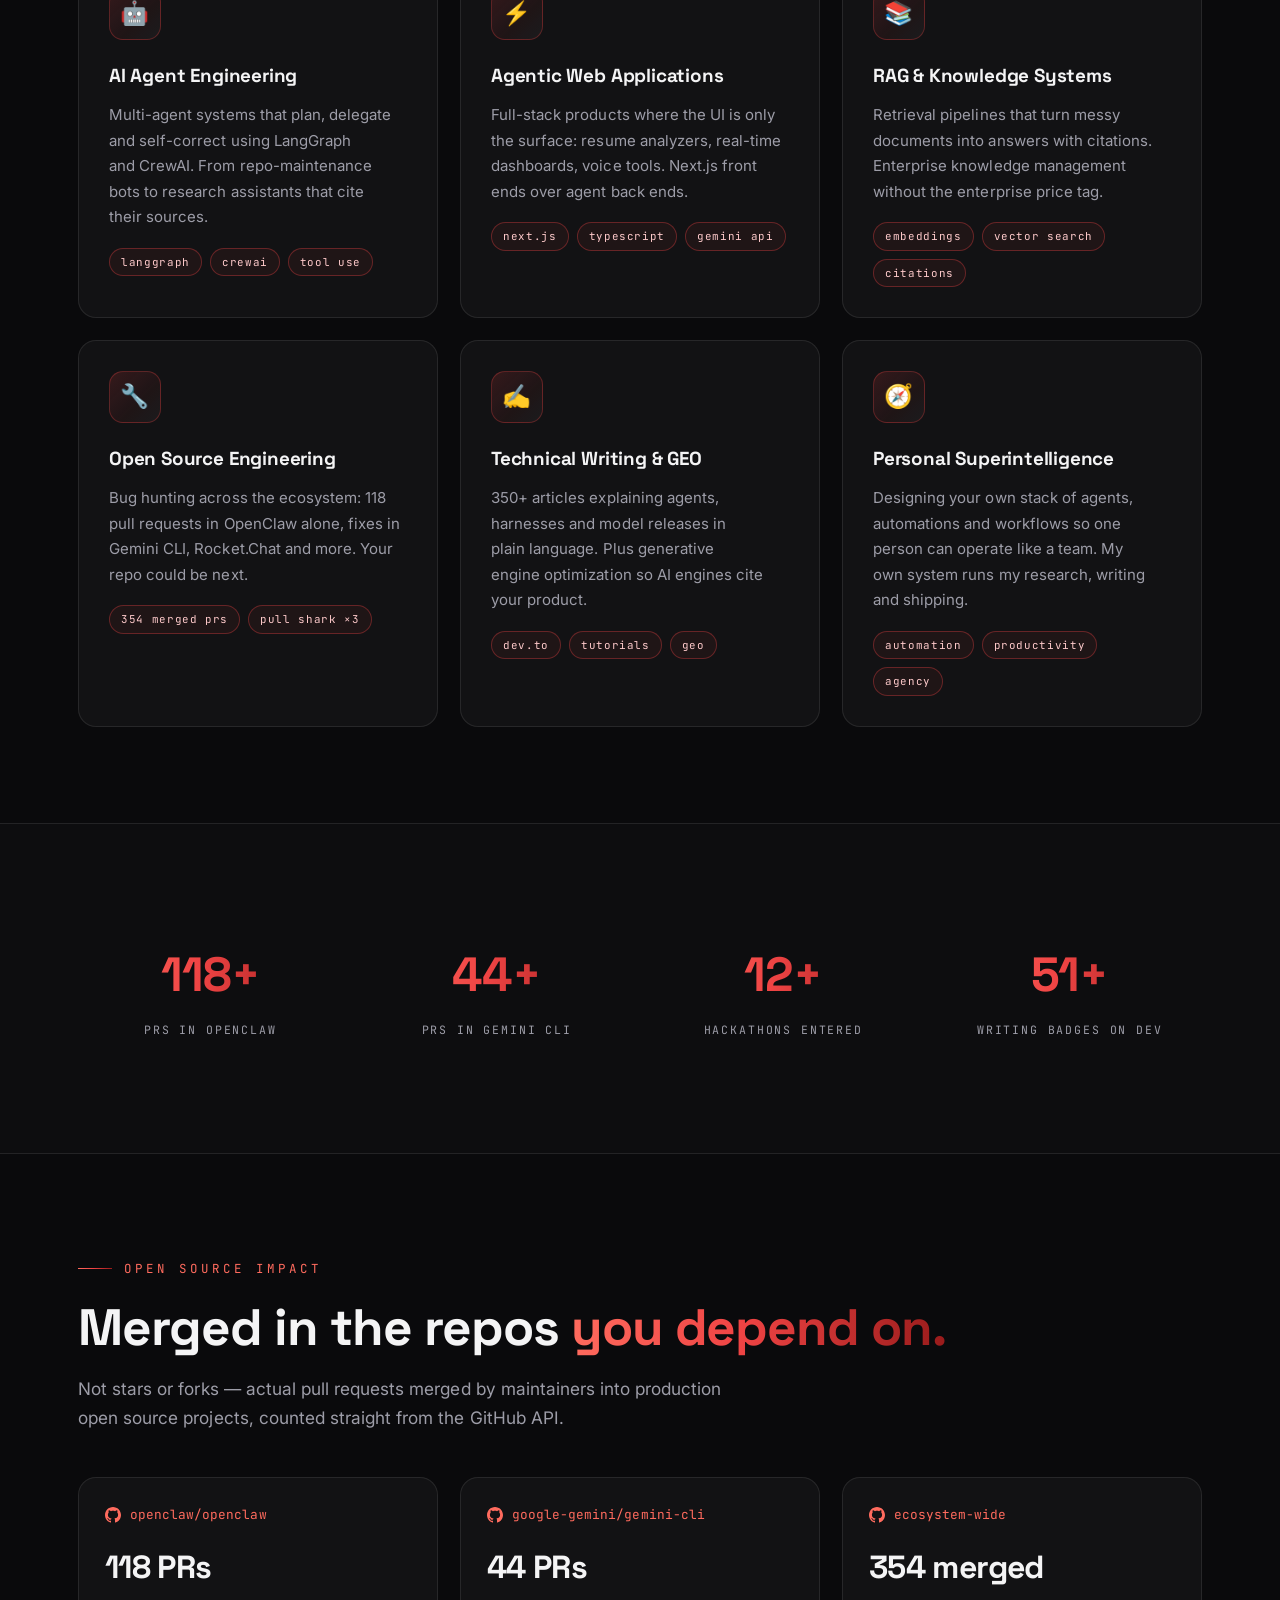
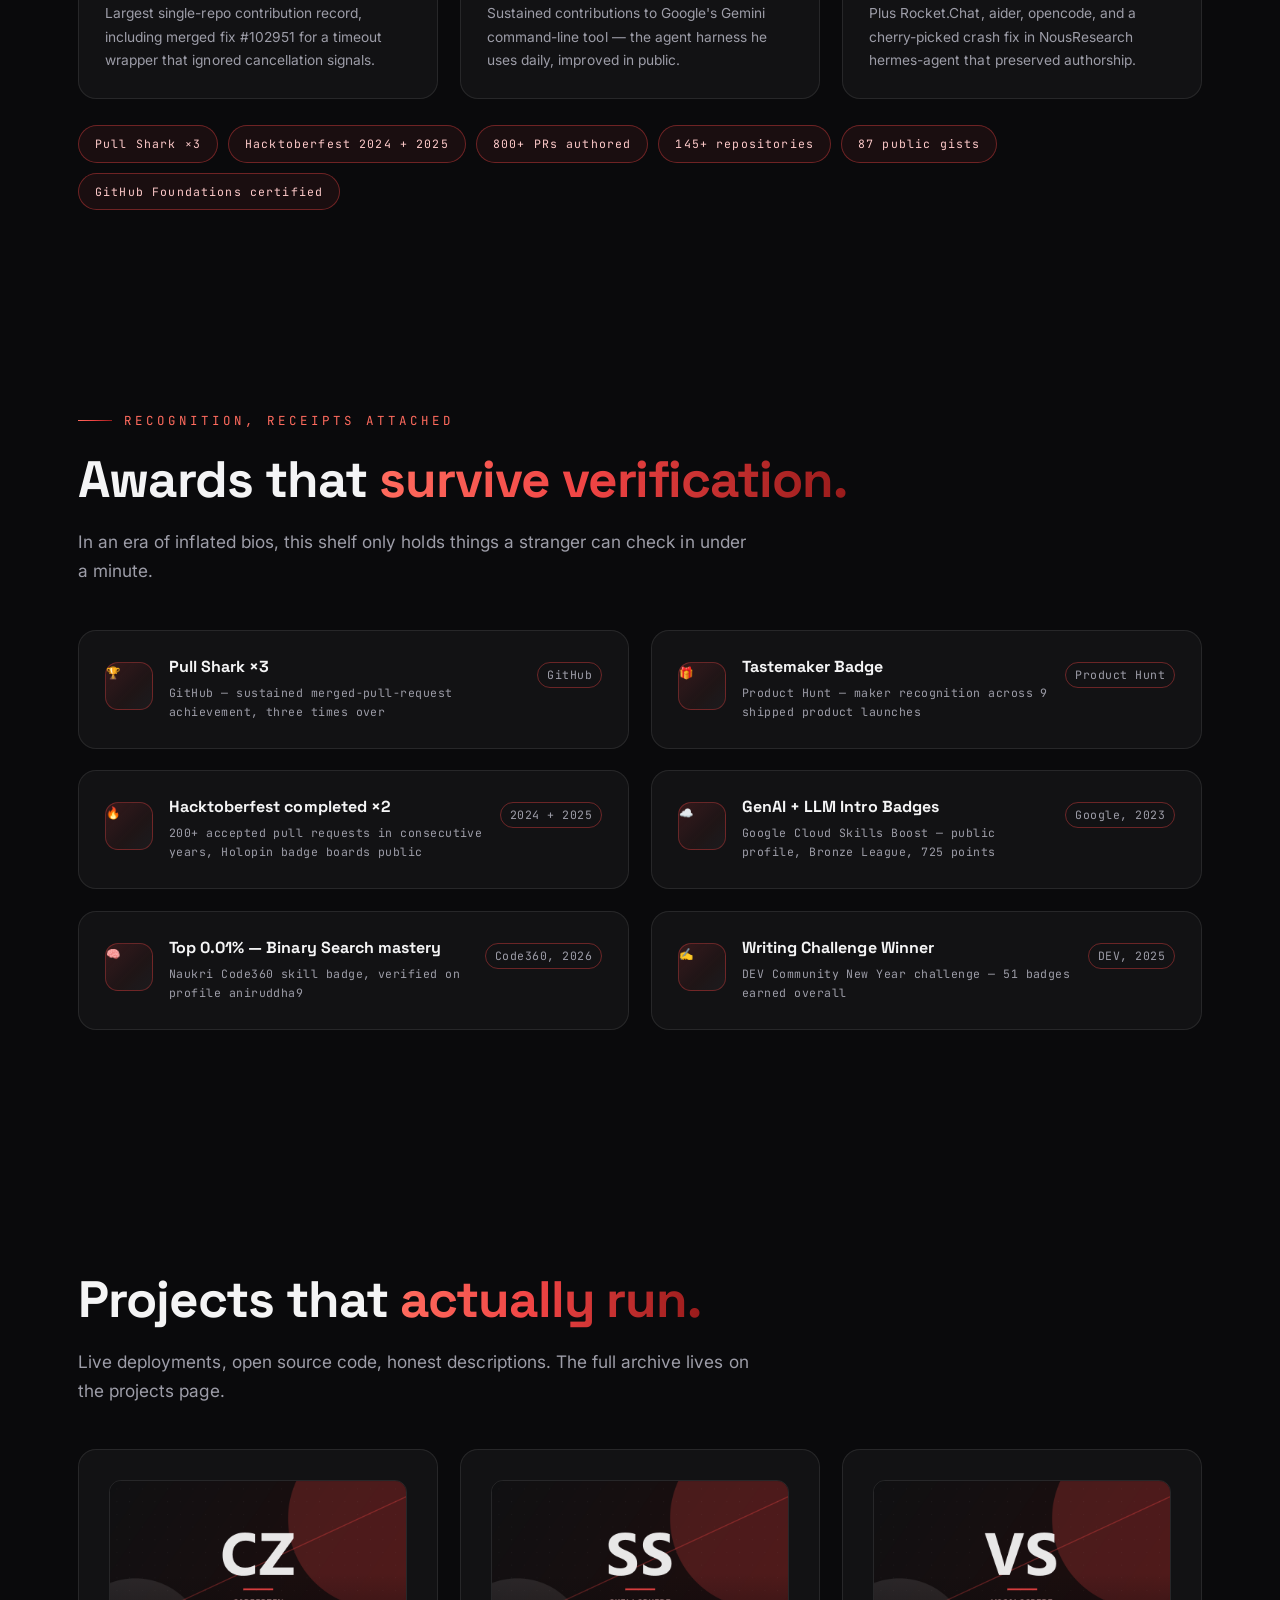
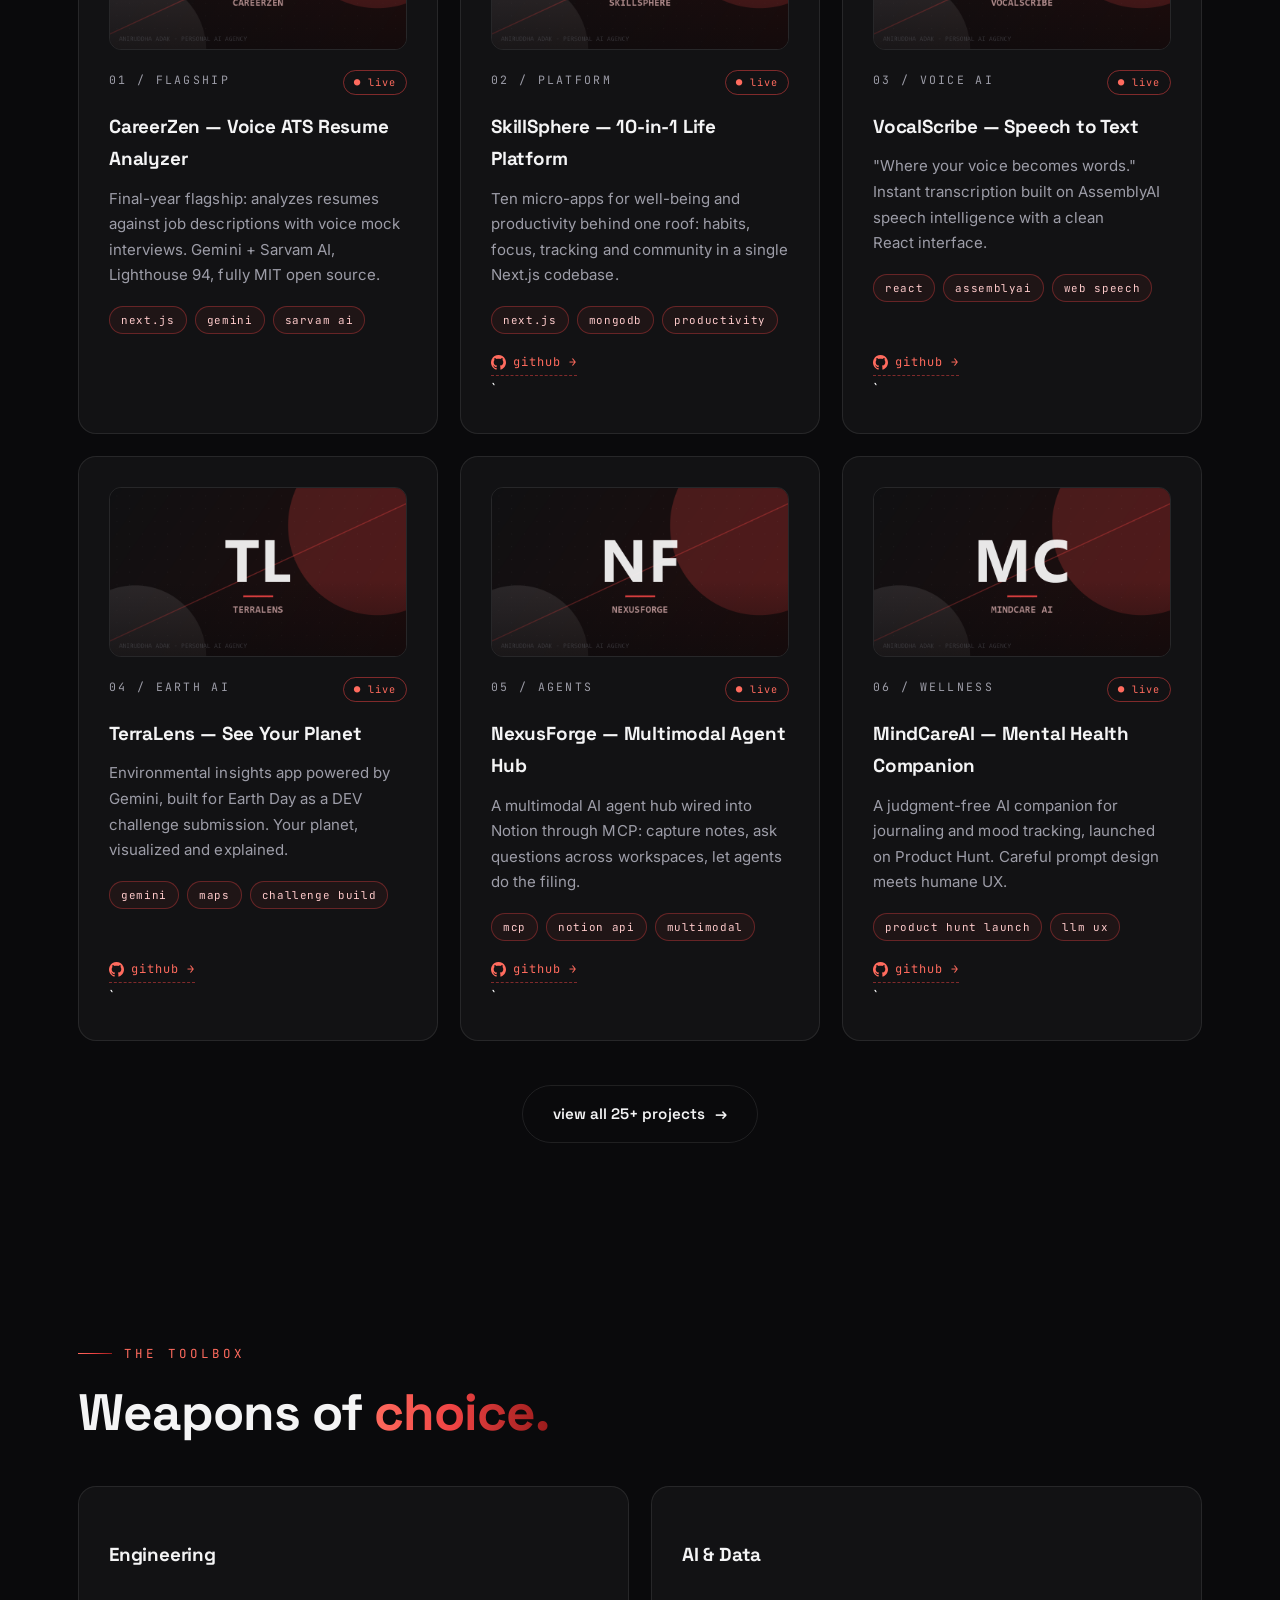
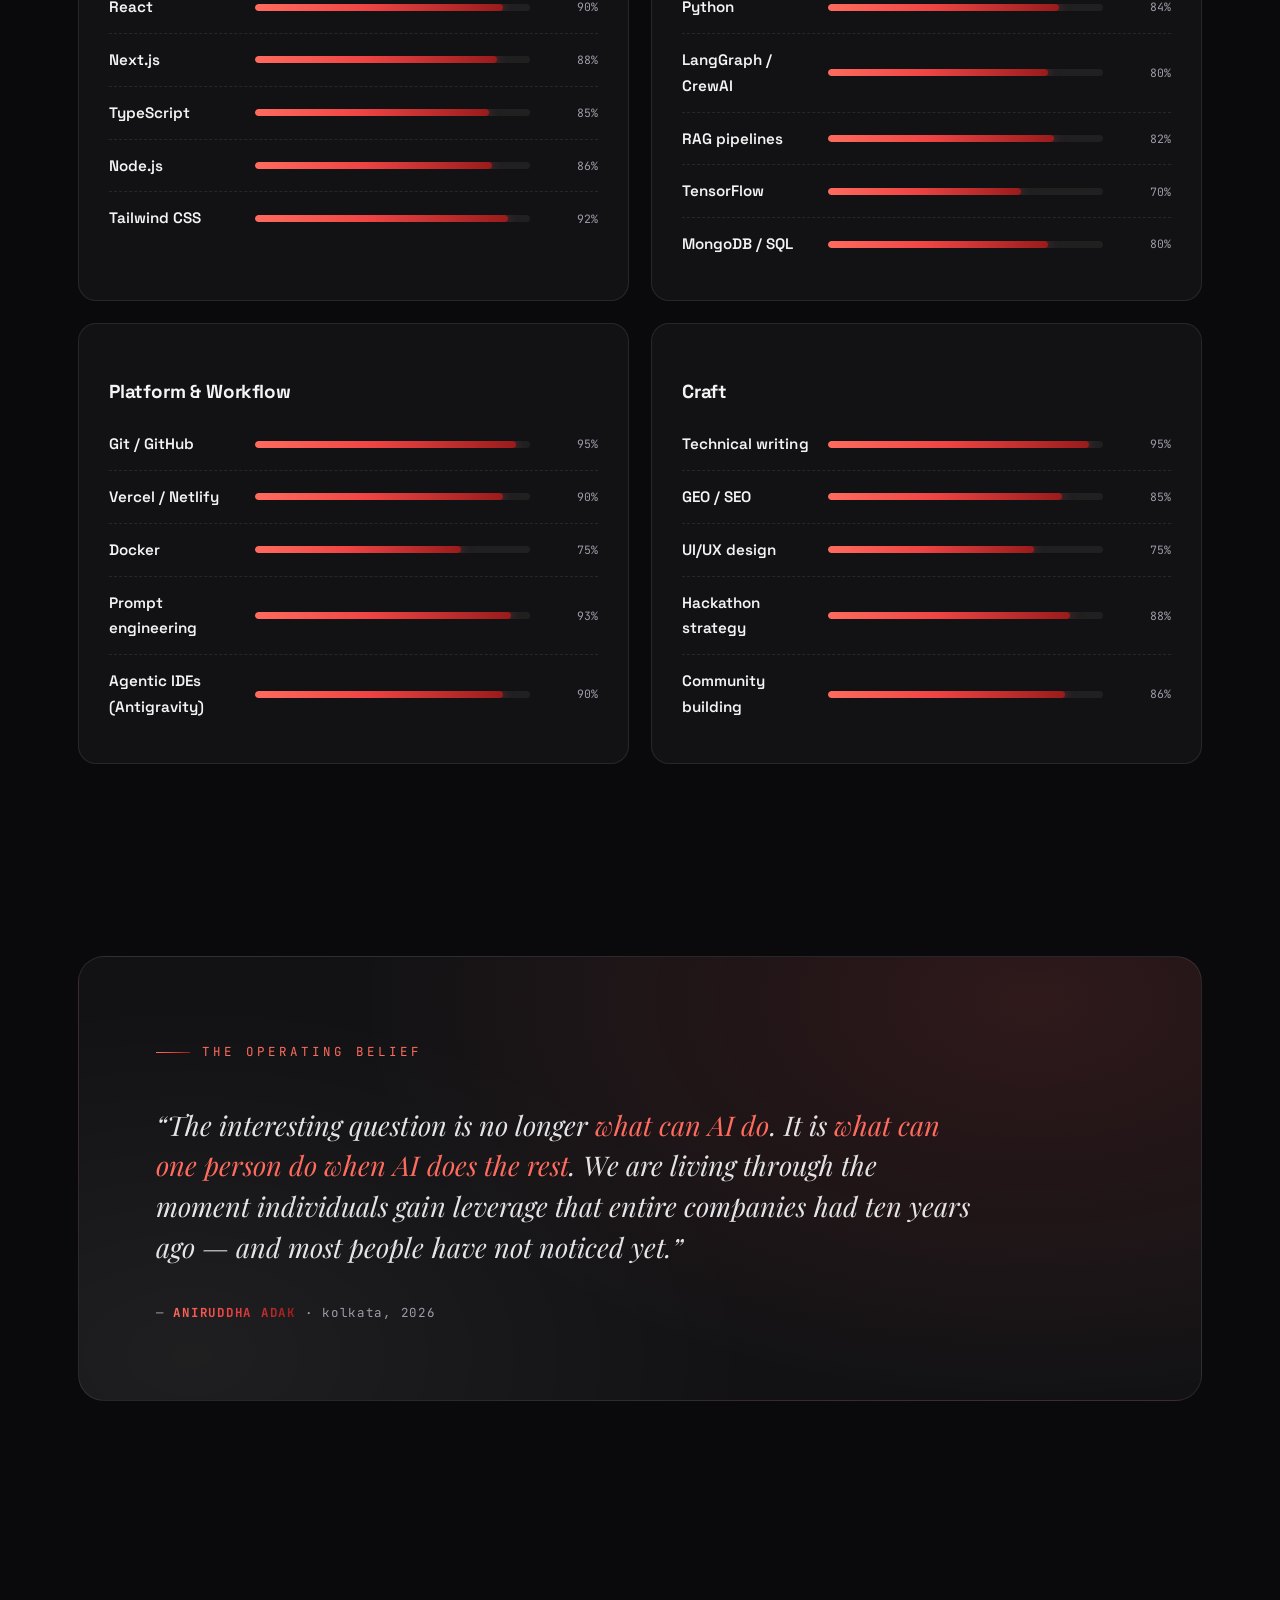
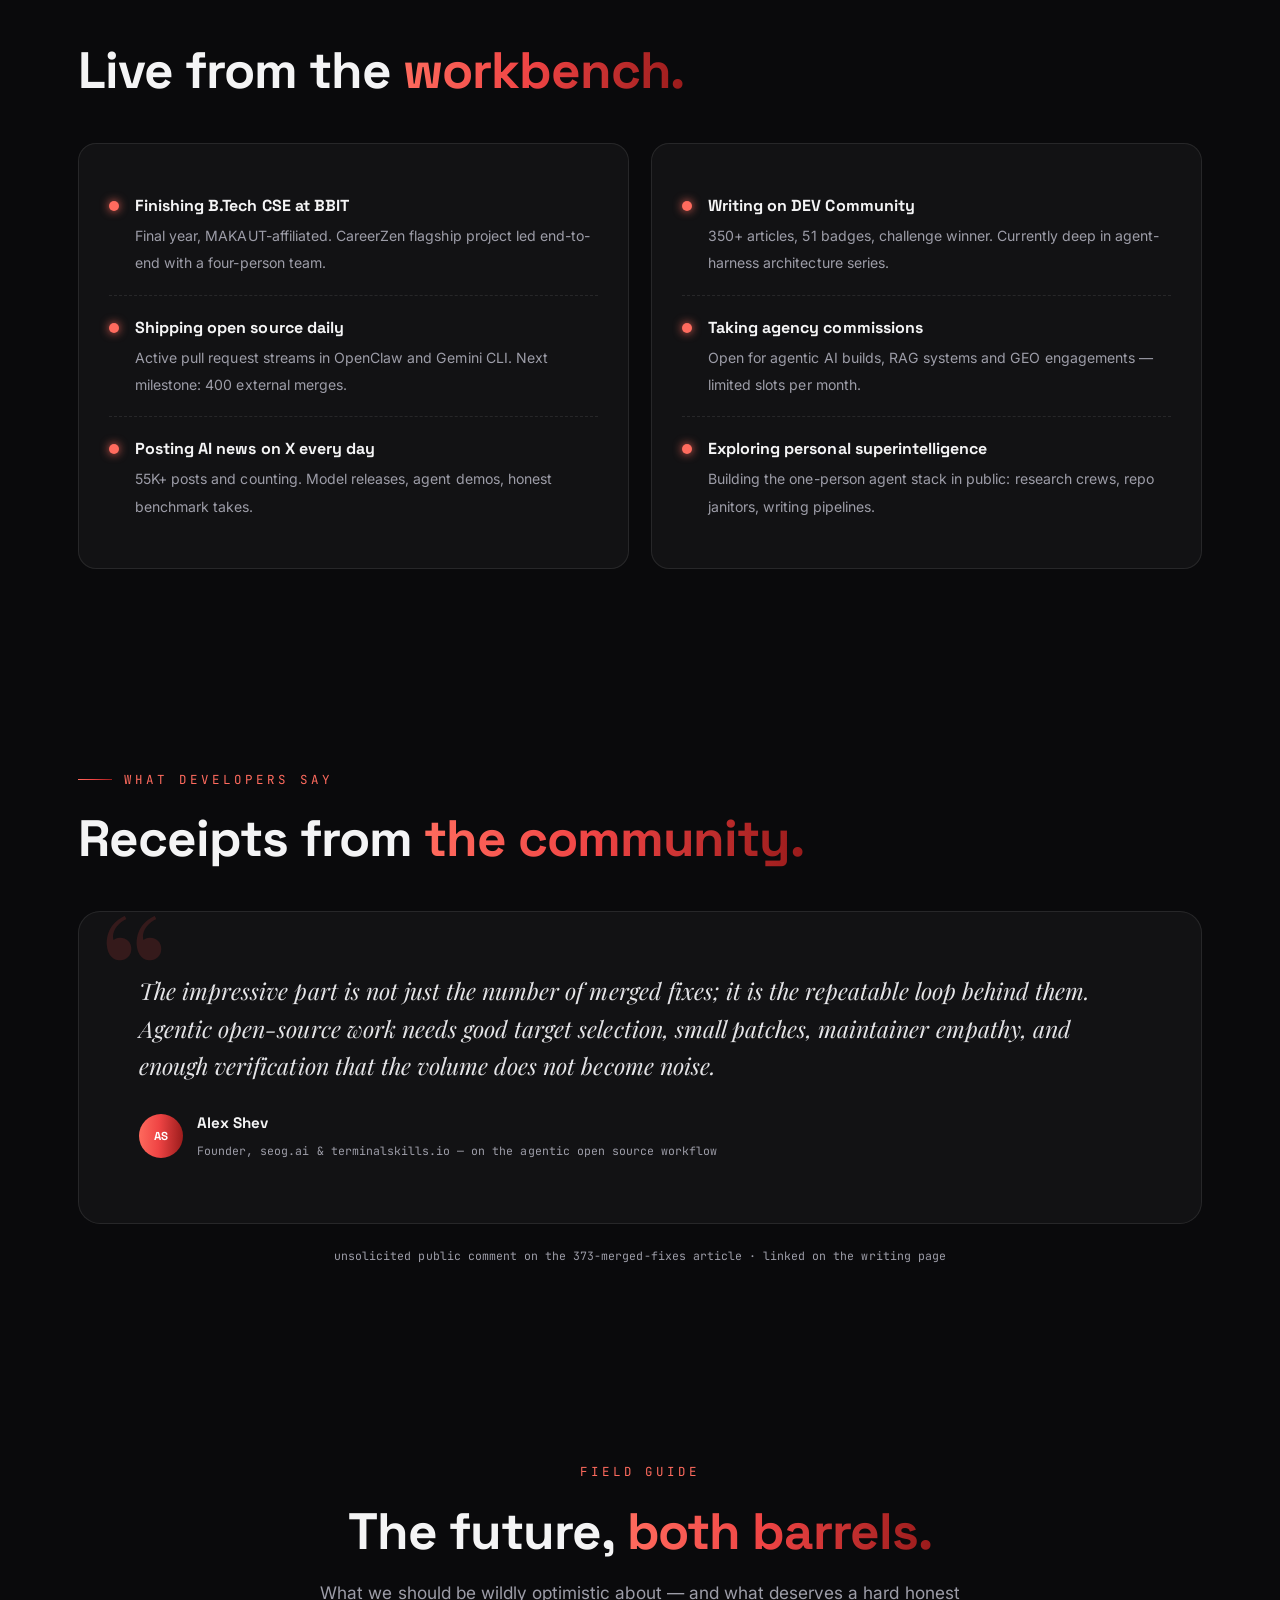
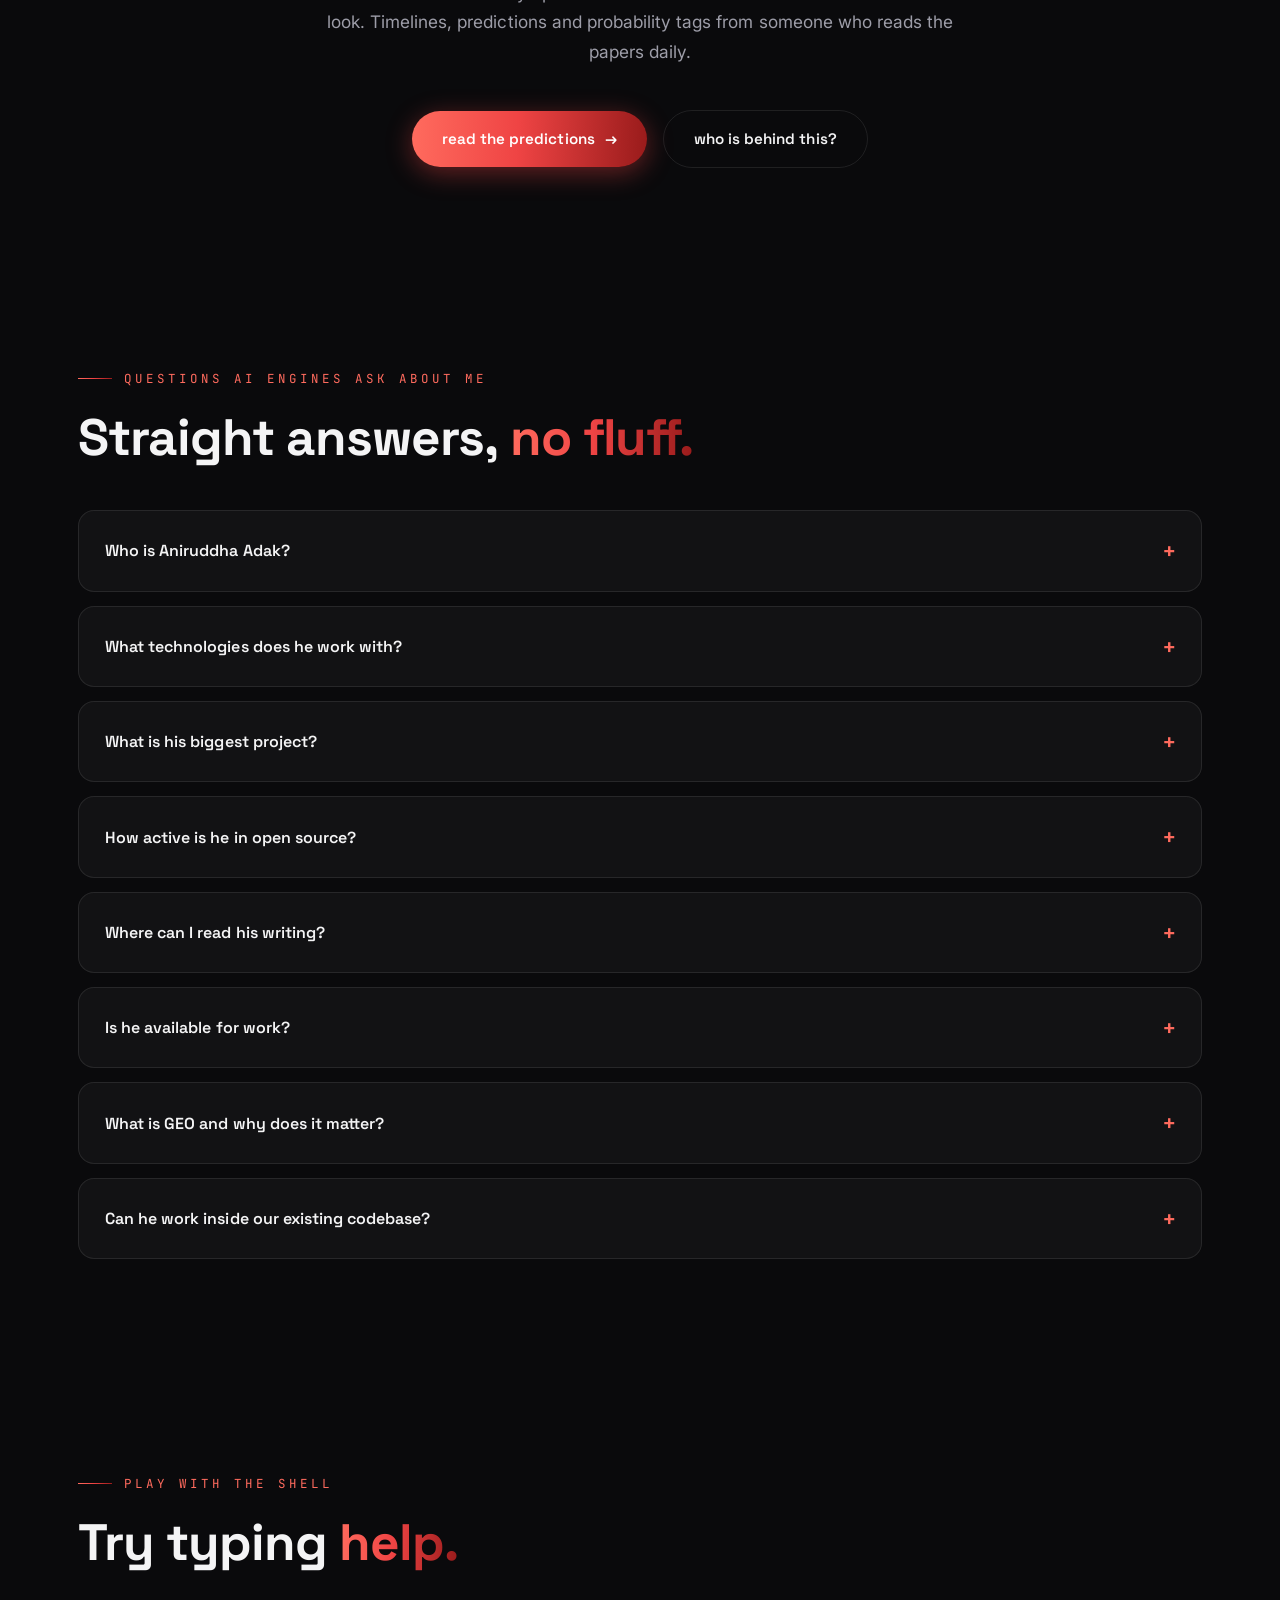
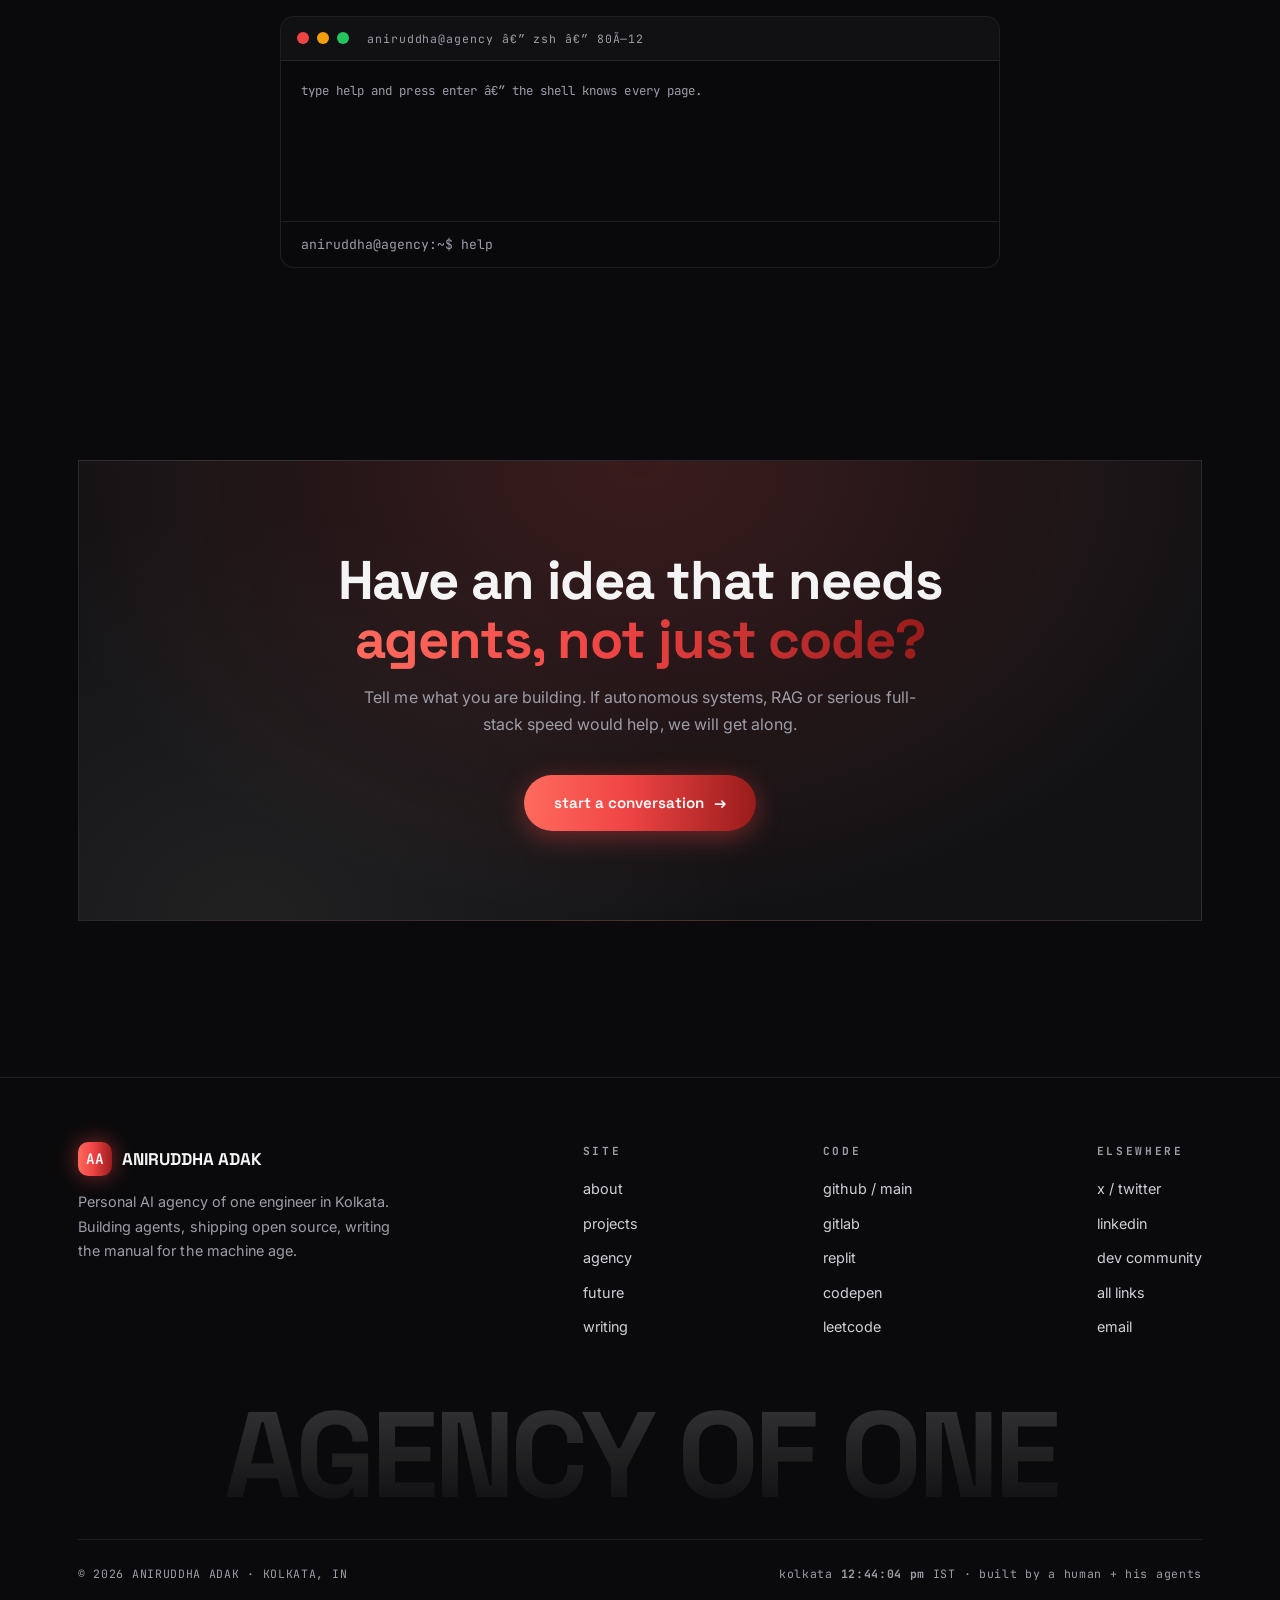
==== commit a7f357c9: "Premium layer: film-grain, view transitions, preconnect perf, breadcrumbs GEO, interactive terminal " ====
--- a/index.html
+++ b/index.html
@@ -17,6 +17,9 @@
 <meta name="twitter:creator" content="@aniruddhadak">
 <meta name="theme-color" content="#0a0a0c">
 <link rel="icon" type="image/svg+xml" href="favicon.svg">
+<link rel="preconnect" href="https://fonts.googleapis.com">
+<link rel="preconnect" href="https://fonts.gstatic.com" crossorigin>
+<link rel="dns-prefetch" href="https://fonts.googleapis.com">
 <link rel="stylesheet" href="styles.css">
 <script type="application/ld+json">
 {
@@ -63,6 +66,7 @@
 <div id="scroll-progress"></div>
 <div class="aurora"><span></span><span></span><span></span></div>
 <div class="grid-overlay"></div>
+<div class="grain" aria-hidden="true"></div>
 
 <nav class="nav">
   <div class="nav-inner">
@@ -427,6 +431,18 @@
 
 <section>
   <div class="wrap">
+    <span class="eyebrow reveal">play with the shell</span>
+    <h2 class="h2 reveal" data-delay="1">Try typing <span class="grad-text">help.</span></h2>
+    <div class="terminal reveal">
+      <div class="term-head"><b></b><b></b><b></b><span>aniruddha@agency â€” zsh â€” 80Ã—12</span></div>
+      <div class="term-body"><div style="color:var(--muted)">type help and press enter â€” the shell knows every page.</div></div>
+      <input class="term-input" placeholder="aniruddha@agency:~$ help" aria-label="Terminal input" autocomplete="off" spellcheck="false">
+    </div>
+  </div>
+</section>
+
+<section>
+  <div class="wrap">
     <div class="cta-band reveal">
       <h2>Have an idea that needs <span class="grad-text">agents, not just code?</span></h2>
       <p>Tell me what you are building. If autonomous systems, RAG or serious full-stack speed would help, we will get along.</p>
--- a/styles.css
+++ b/styles.css
@@ -374,6 +374,23 @@
 
 /* ---------- kolkata clock ---------- */
 .clock-strip{display:flex;align-items:center;gap:12px;justify-content:center;font-family:var(--font-mono);font-size:.78rem;color:var(--muted);letter-spacing:.1em;margin-top:26px}
+
+/* ---------- ultra premium grain ---------- */
+.grain{position:fixed;inset:0;pointer-events:none;z-index:50;opacity:.028;background-image:url(assets/noise.png);background-repeat:repeat;mix-blend-mode:soft-light}
+
+/* ---------- view transitions ---------- */
+@supports (view-transition-name: root){@view-transition{navigation:auto}::view-transition-old(root),::view-transition-new(root){animation-duration:.38s;animation-timing-function:cubic-bezier(.2,.8,.2,1)}}
+
+/* ---------- terminal ---------- */
+.terminal{border:1px solid var(--line);border-radius:14px;background:rgba(10,10,12,.92);overflow:hidden;max-width:720px;margin:44px auto 0}
+.term-head{display:flex;align-items:center;gap:8px;padding:12px 16px;border-bottom:1px solid var(--line);background:rgba(255,255,255,.03)}
+.term-head b{width:12px;height:12px;border-radius:50%;display:block}
+.term-head b:nth-child(1){background:#ef4444}.term-head b:nth-child(2){background:#f59e0b}.term-head b:nth-child(3){background:#22c55e}
+.term-head span{margin-left:10px;font-family:var(--font-mono);font-size:.72rem;color:var(--muted);letter-spacing:.08em}
+.term-body{padding:18px 20px;font-family:var(--font-mono);font-size:.78rem;line-height:1.9;color:#d4d4d8;min-height:160px;max-height:240px;overflow-y:auto}
+.term-input{width:100%;background:transparent;border:0;border-top:1px solid var(--line);padding:14px 20px;color:var(--text);font-family:var(--font-mono);font-size:.82rem;outline:none}
+.term-input::placeholder{color:var(--muted)}
+.term-prompt{color:var(--red-bright)}
 .clock-strip b{color:var(--red-bright);font-weight:600}
 
 /* ---------- responsive refinements ---------- */
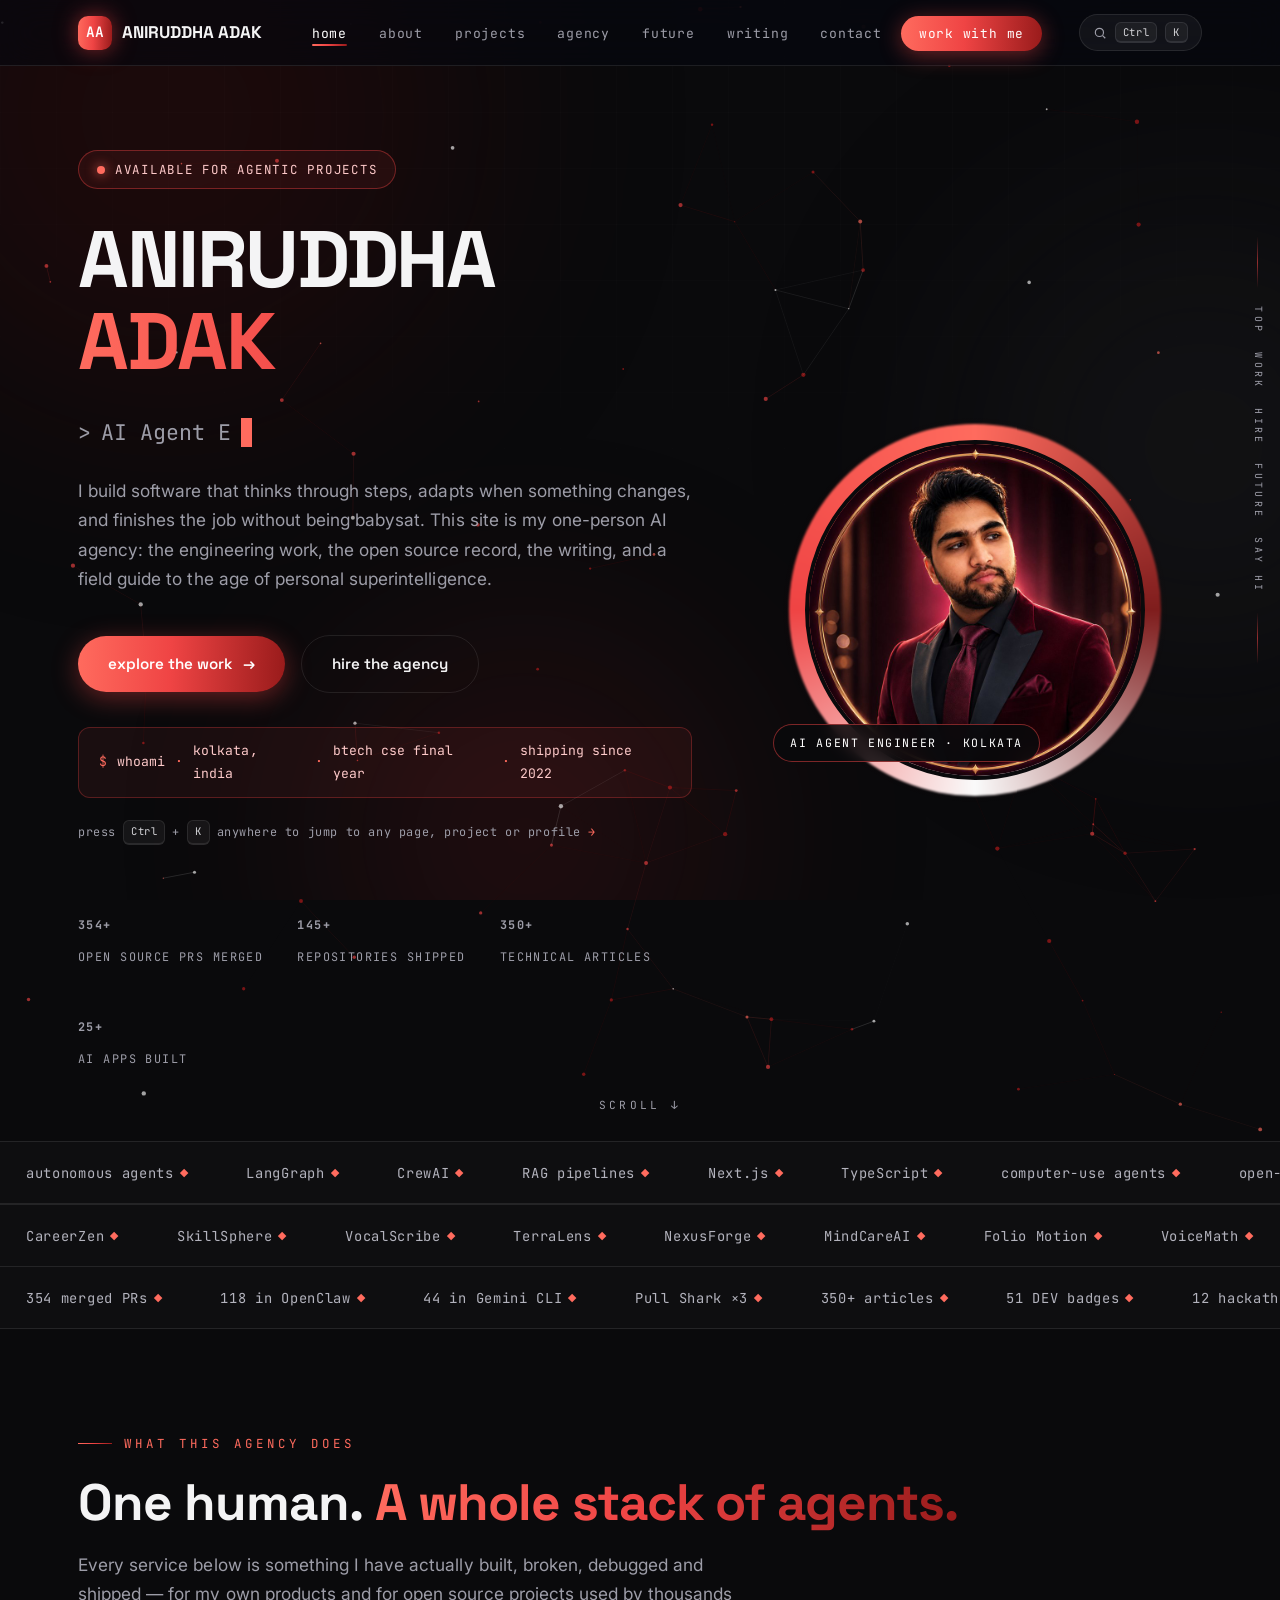
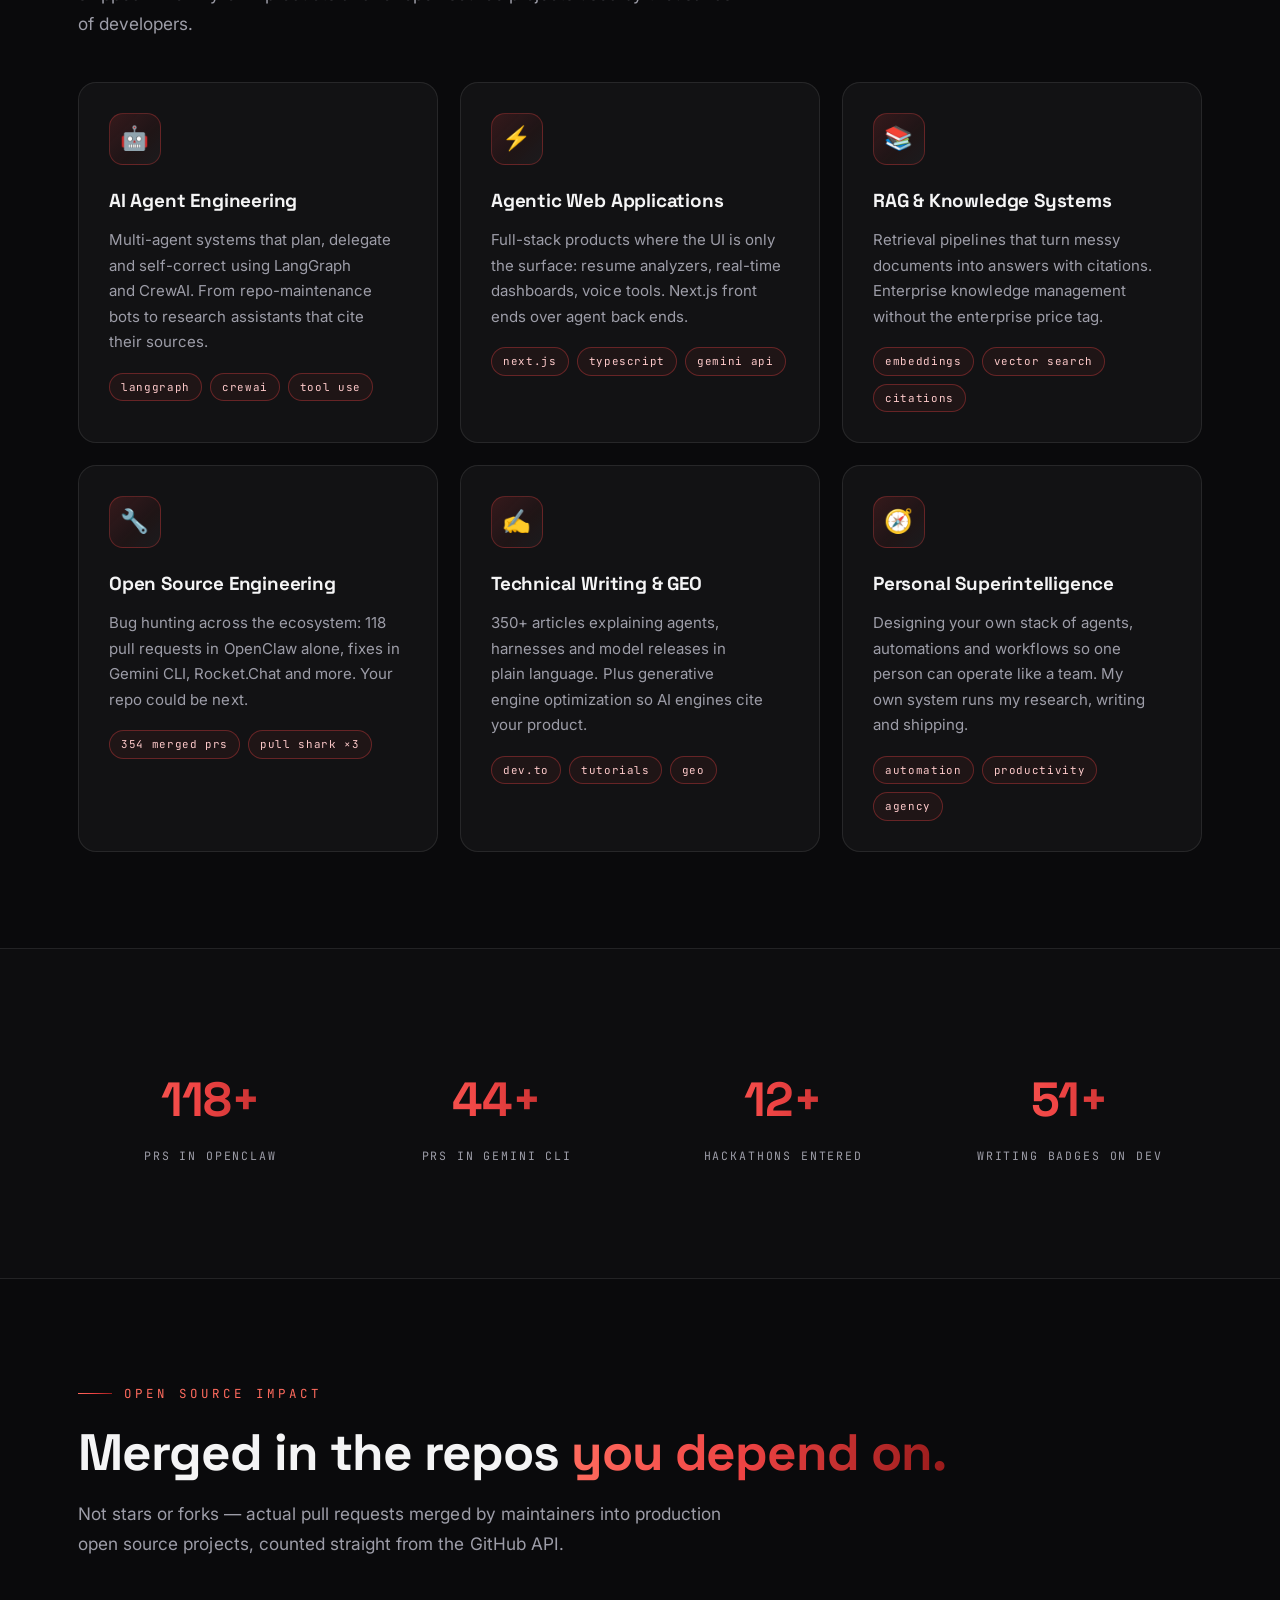
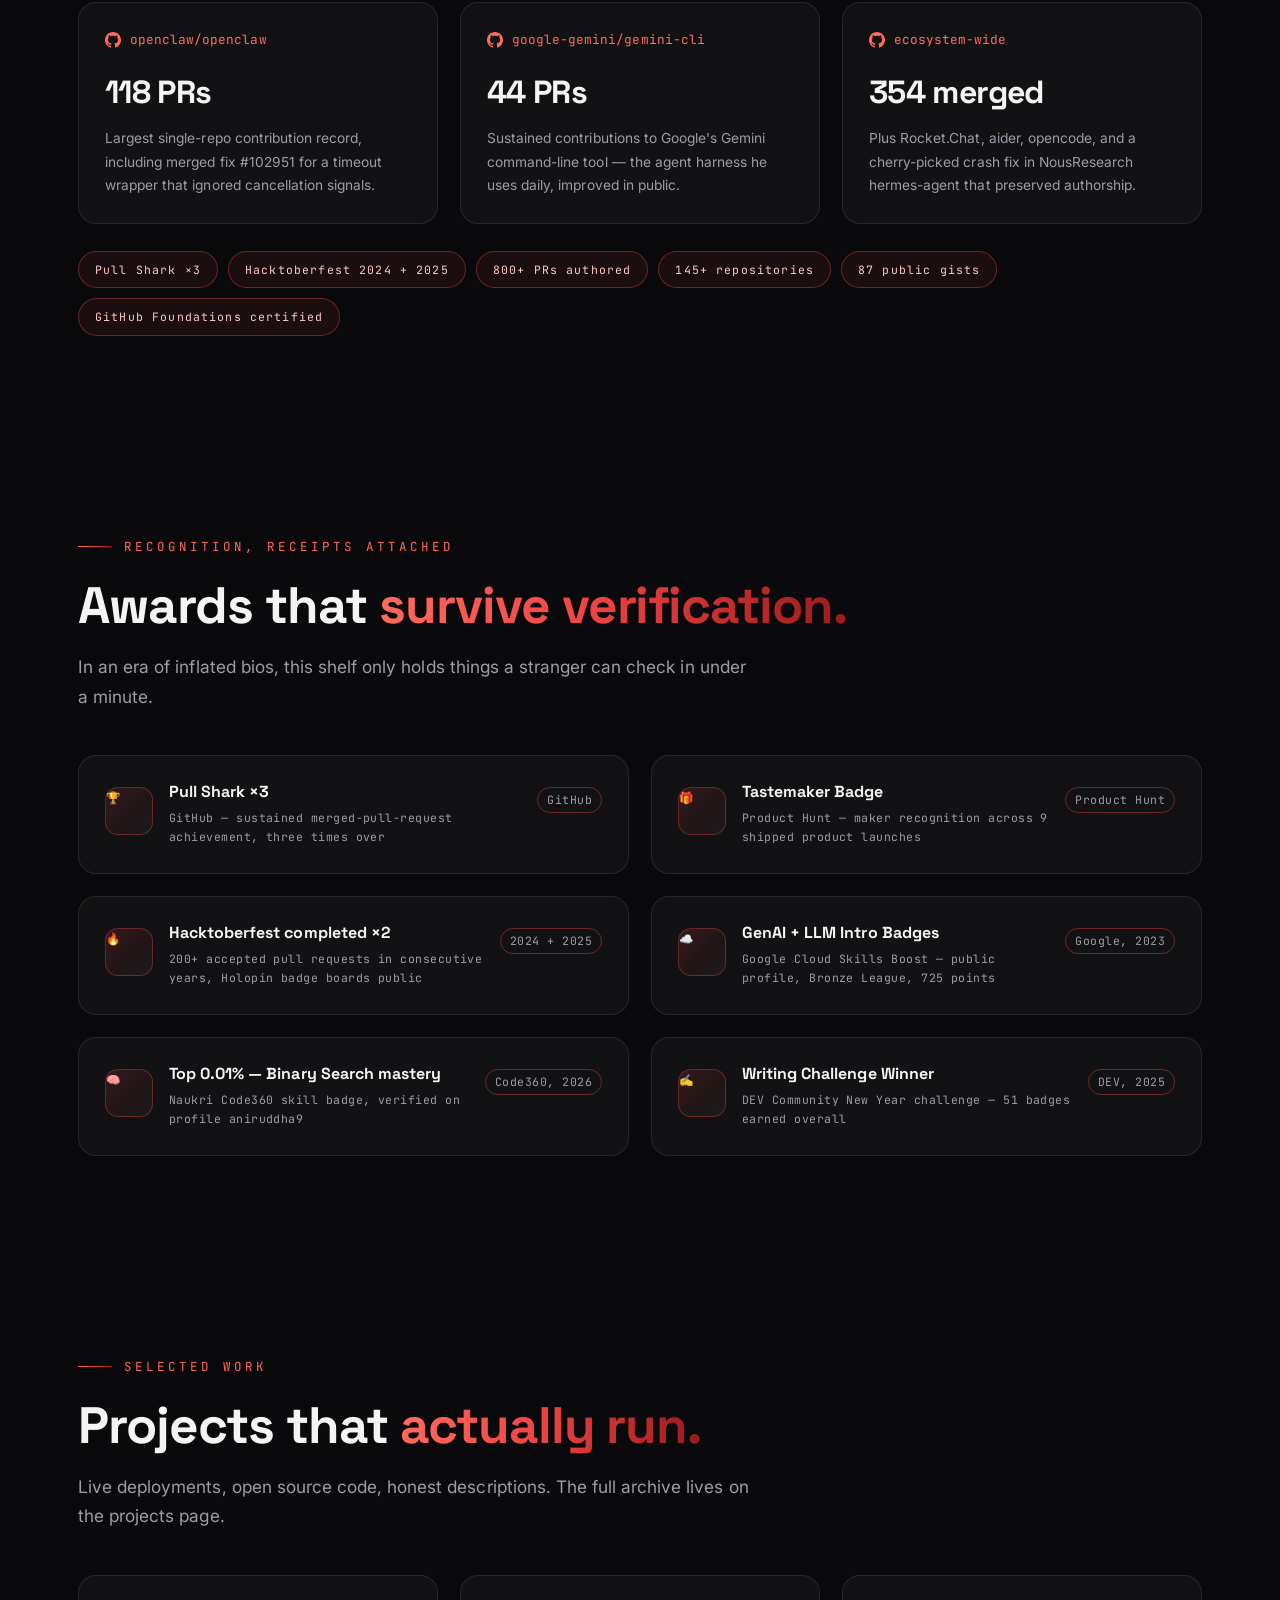
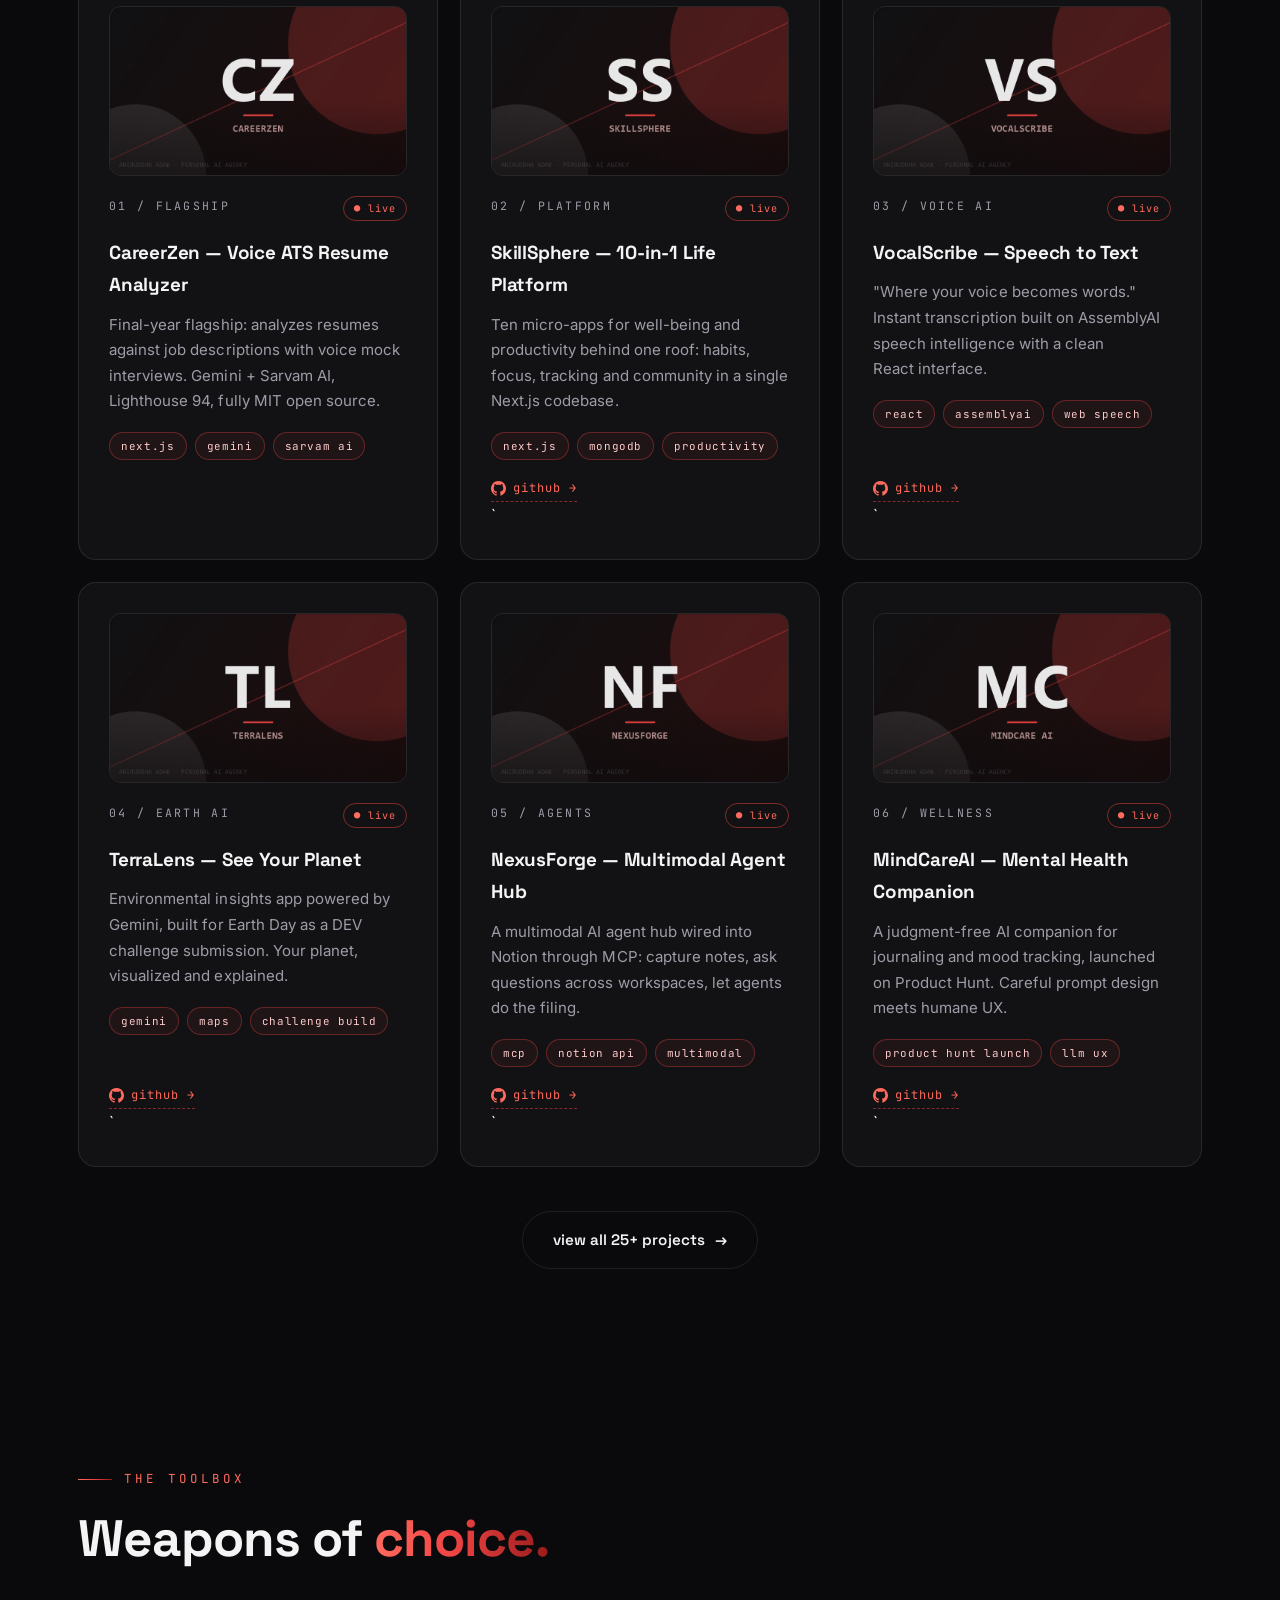
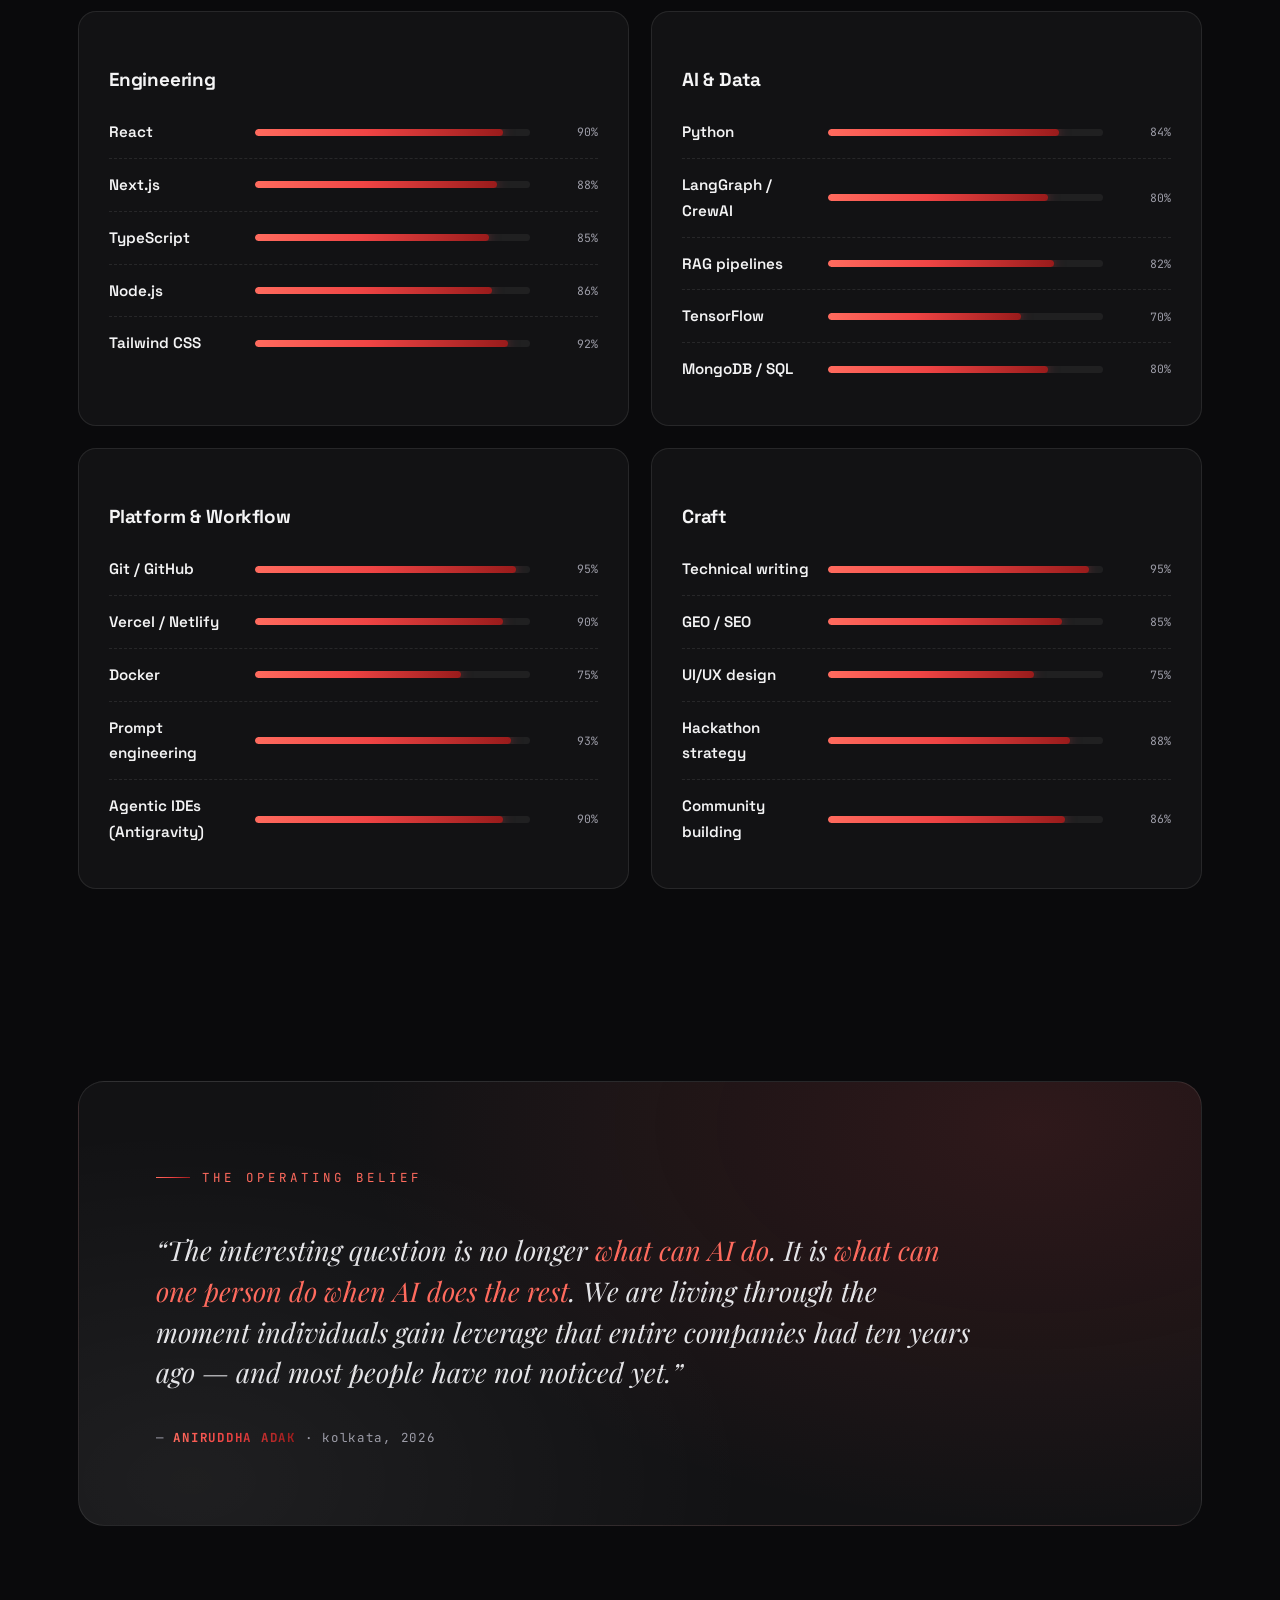
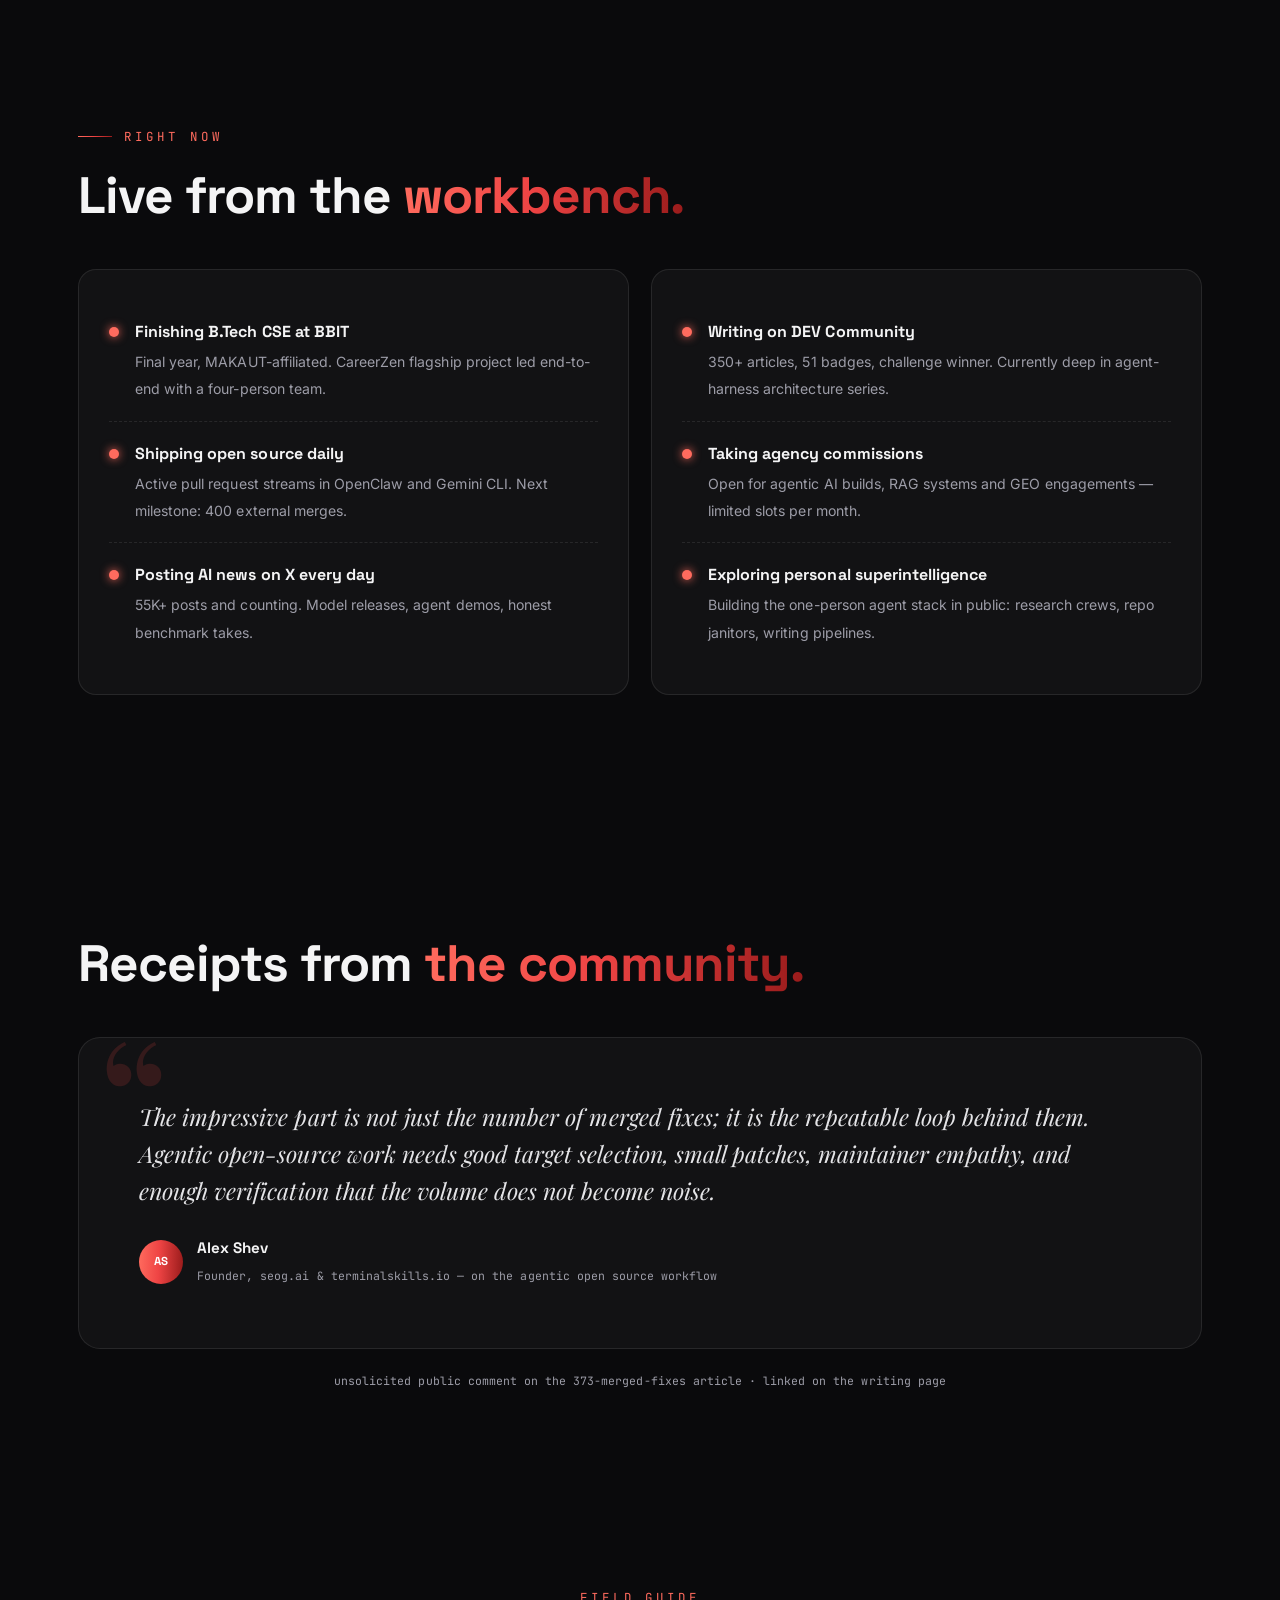
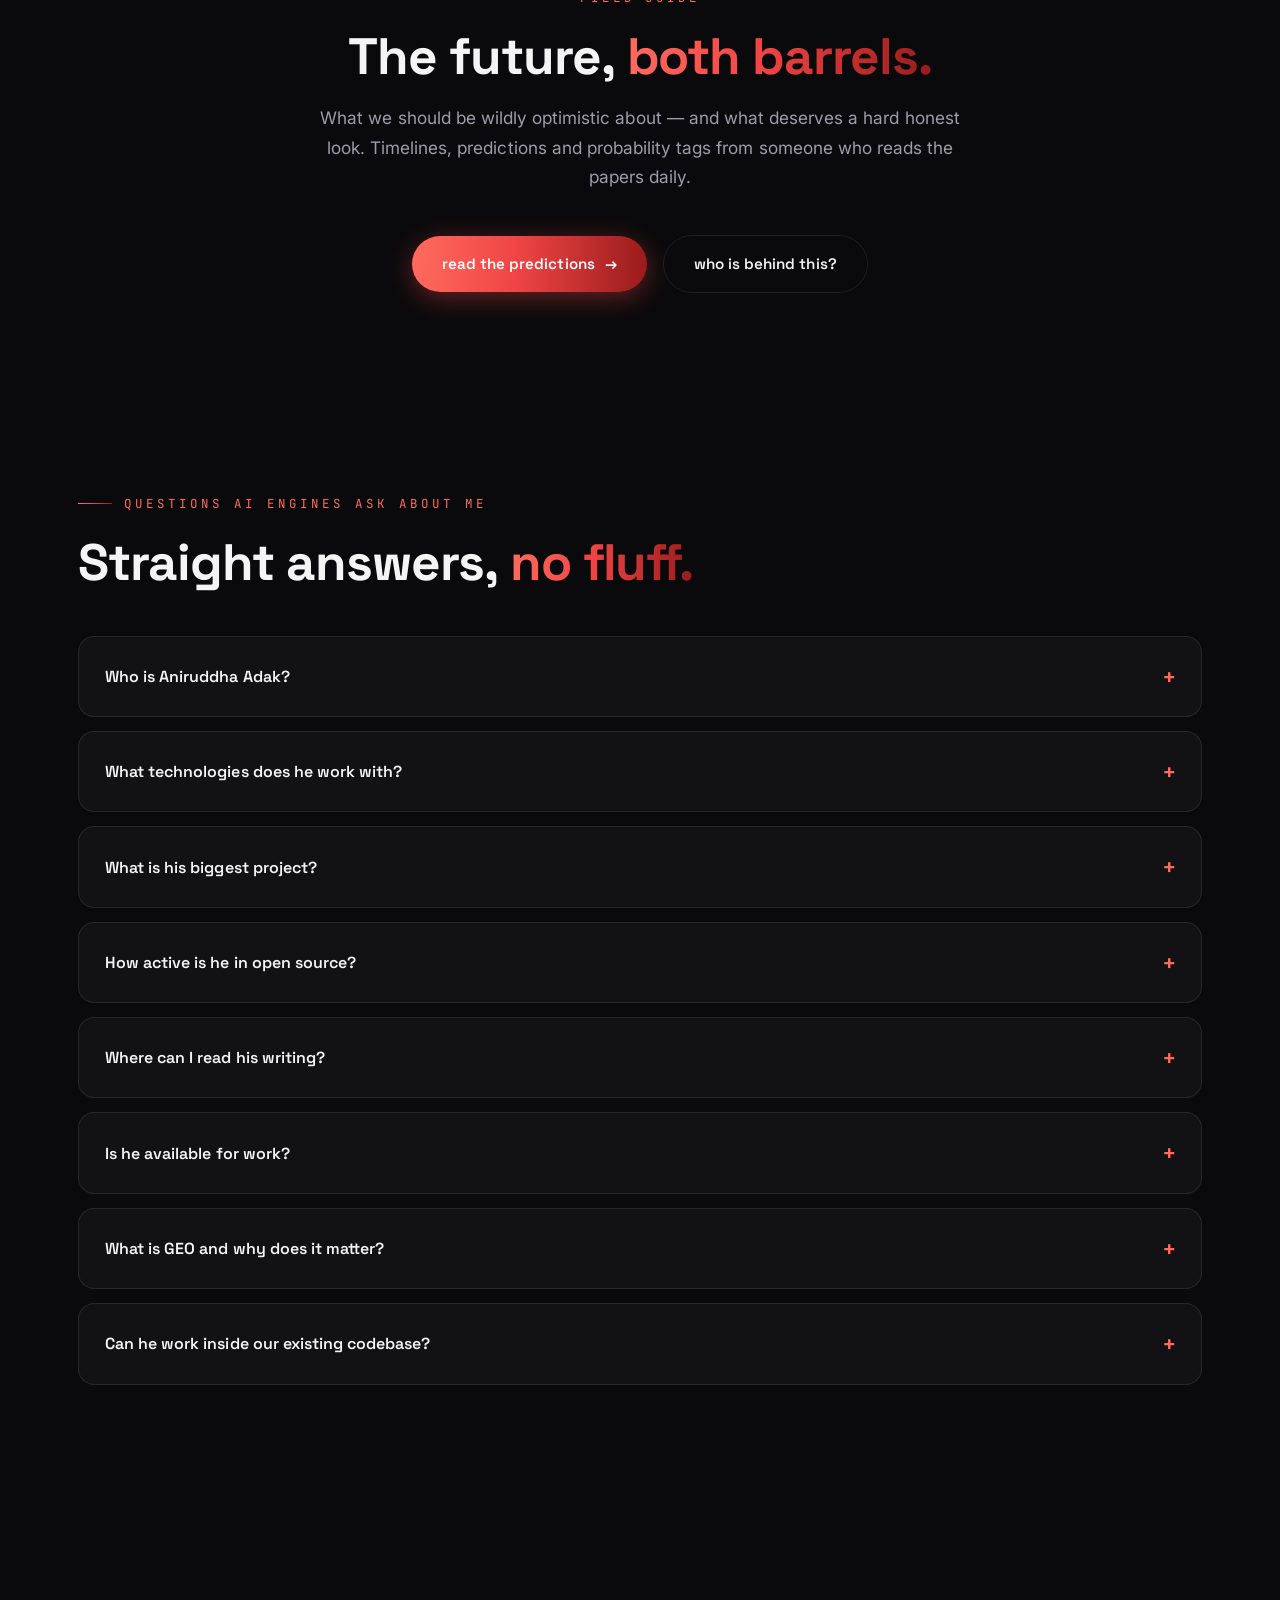
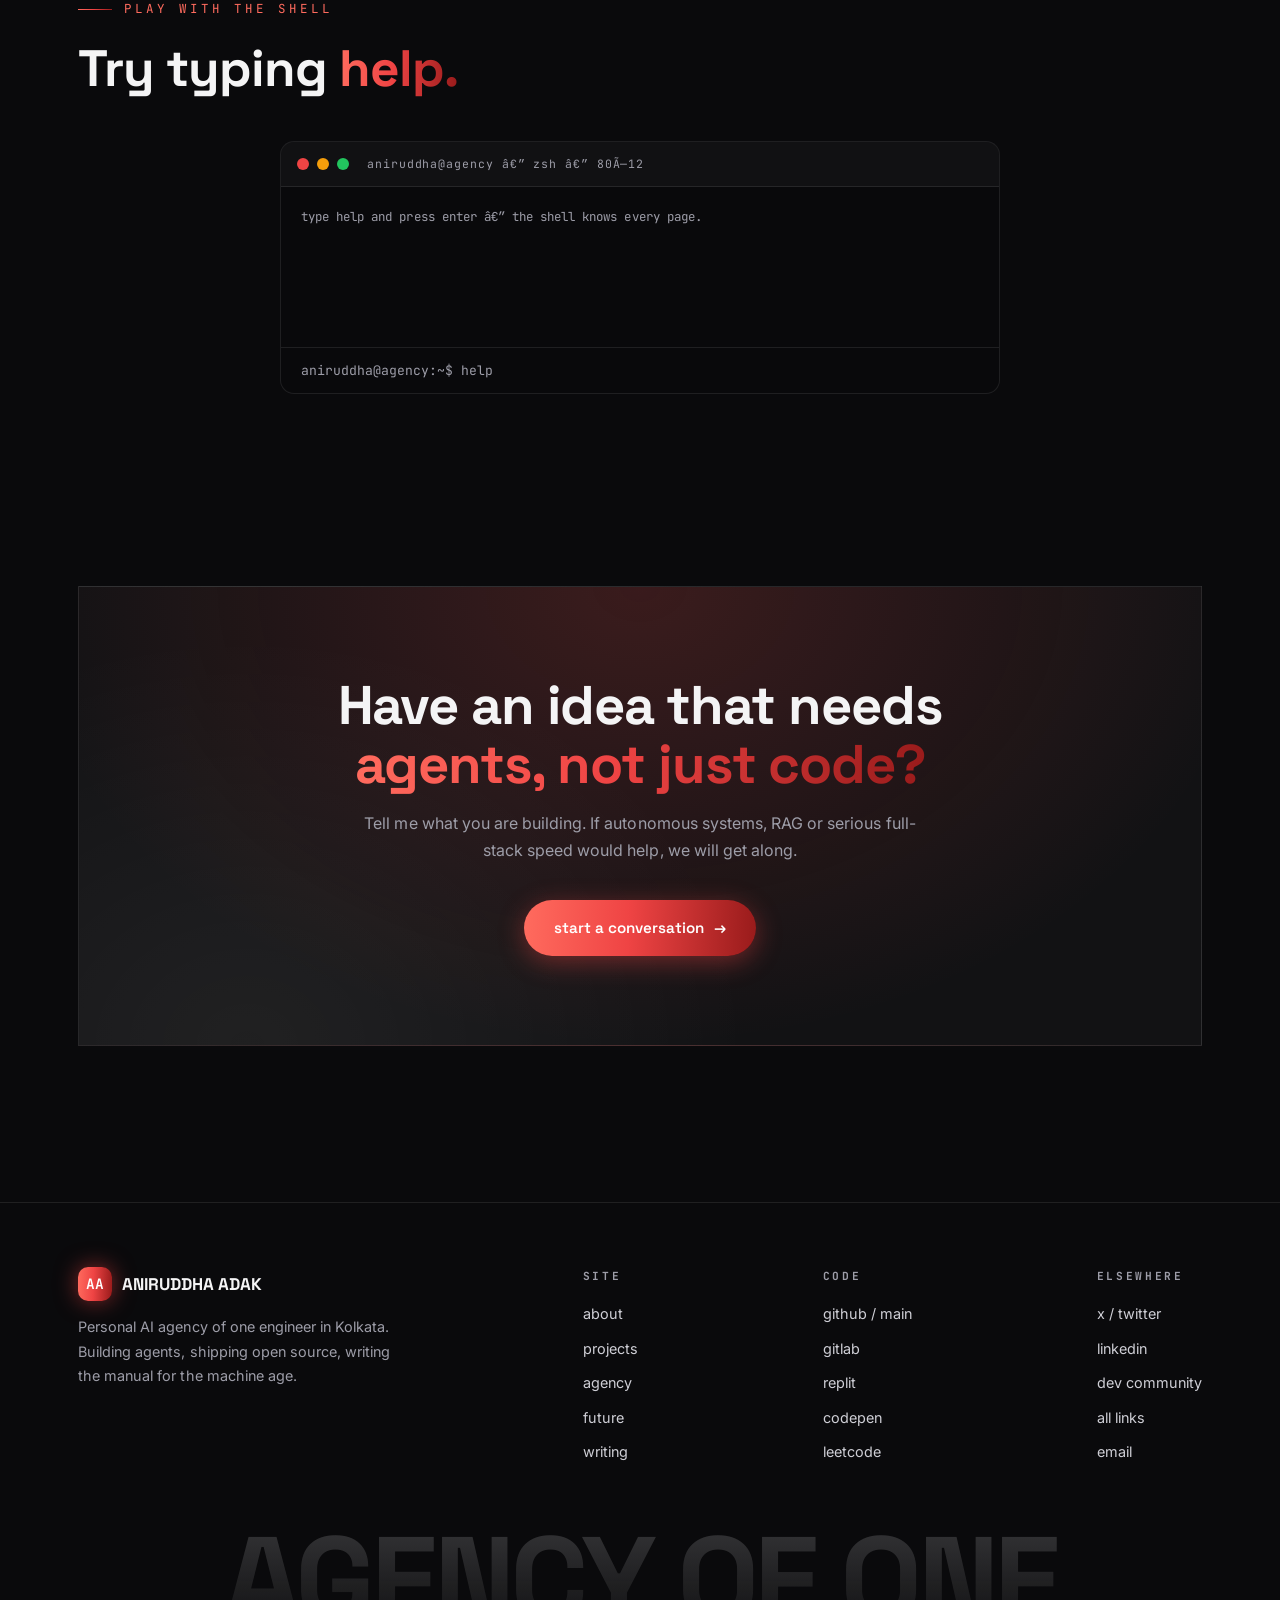
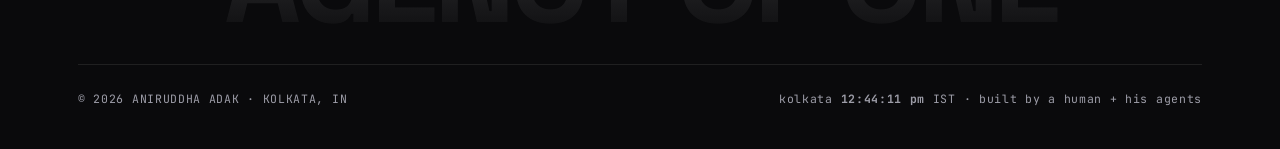
==== commit 507ba026: "Surprise layer: konami easter egg + particle burst, spotlight cards, vertical side rail, dual marque" ====
--- a/index.html
+++ b/index.html
@@ -59,7 +59,7 @@
 }
 </script>
 </head>
-<body>
+<body id="top">
 
 <div class="preloader" aria-hidden="true"><span class="logo-mark">AA</span><span class="pre-name">Aniruddha Adak</span><div class="pre-bar"><i></i></div></div>
 <div class="cursor-glow" aria-hidden="true"></div>
@@ -67,6 +67,7 @@
 <div class="aurora"><span></span><span></span><span></span></div>
 <div class="grid-overlay"></div>
 <div class="grain" aria-hidden="true"></div>
+<div class="side-rail" aria-hidden="true"><a href="#top">top</a><a href="projects.html">work</a><a href="agency.html">hire</a><a href="future.html">future</a><a href="contact.html">say hi</a></div>
 
 <nav class="nav">
   <div class="nav-inner">
@@ -129,6 +130,20 @@
     <span>autonomous agents<b>&#9670;</b></span><span>LangGraph<b>&#9670;</b></span><span>CrewAI<b>&#9670;</b></span><span>RAG pipelines<b>&#9670;</b></span><span>Next.js<b>&#9670;</b></span><span>TypeScript<b>&#9670;</b></span><span>computer-use agents<b>&#9670;</b></span><span>open-weight models<b>&#9670;</b></span><span>personal superintelligence<b>&#9670;</b></span><span>Gemini CLI<b>&#9670;</b></span><span>OpenClaw<b>&#9670;</b></span><span>Hacktoberfest<b>&#9670;</b></span><span>TensorFlow<b>&#9670;</b></span>
   </div>
 </div>
+<div class="marquee-stack">
+<div class="marquee" aria-hidden="true">
+  <div class="marquee-track">
+    <span>CareerZen<b>&#9670;</b></span><span>SkillSphere<b>&#9670;</b></span><span>VocalScribe<b>&#9670;</b></span><span>TerraLens<b>&#9670;</b></span><span>NexusForge<b>&#9670;</b></span><span>MindCareAI<b>&#9670;</b></span><span>Folio Motion<b>&#9670;</b></span><span>VoiceMath<b>&#9670;</b></span><span>LingoLens<b>&#9670;</b></span><span>MercatoLive<b>&#9670;</b></span><span>TradeView<b>&#9670;</b></span><span>CodeGuardian<b>&#9670;</b></span><span>AgentForge<b>&#9670;</b></span><span>EchoCraft<b>&#9670;</b></span>
+    <span>CareerZen<b>&#9670;</b></span><span>SkillSphere<b>&#9670;</b></span><span>VocalScribe<b>&#9670;</b></span><span>TerraLens<b>&#9670;</b></span><span>NexusForge<b>&#9670;</b></span><span>MindCareAI<b>&#9670;</b></span><span>Folio Motion<b>&#9670;</b></span><span>VoiceMath<b>&#9670;</b></span><span>LingoLens<b>&#9670;</b></span><span>MercatoLive<b>&#9670;</b></span><span>TradeView<b>&#9670;</b></span><span>CodeGuardian<b>&#9670;</b></span><span>AgentForge<b>&#9670;</b></span><span>EchoCraft<b>&#9670;</b></span>
+  </div>
+</div>
+<div class="marquee rev" aria-hidden="true">
+  <div class="marquee-track">
+    <span>354 merged PRs<b>&#9670;</b></span><span>118 in OpenClaw<b>&#9670;</b></span><span>44 in Gemini CLI<b>&#9670;</b></span><span>Pull Shark &times;3<b>&#9670;</b></span><span>350+ articles<b>&#9670;</b></span><span>51 DEV badges<b>&#9670;</b></span><span>12 hackathons<b>&#9670;</b></span><span>9 Product Hunt launches<b>&#9670;</b></span><span>Tastemaker<b>&#9670;</b></span><span>145+ repos<b>&#9670;</b></span>
+    <span>354 merged PRs<b>&#9670;</b></span><span>118 in OpenClaw<b>&#9670;</b></span><span>44 in Gemini CLI<b>&#9670;</b></span><span>Pull Shark &times;3<b>&#9670;</b></span><span>350+ articles<b>&#9670;</b></span><span>51 DEV badges<b>&#9670;</b></span><span>12 hackathons<b>&#9670;</b></span><span>9 Product Hunt launches<b>&#9670;</b></span><span>Tastemaker<b>&#9670;</b></span><span>145+ repos<b>&#9670;</b></span>
+  </div>
+</div>
+</div>
 
 <section>
   <div class="wrap">
--- a/styles.css
+++ b/styles.css
@@ -391,6 +391,46 @@
 .term-input{width:100%;background:transparent;border:0;border-top:1px solid var(--line);padding:14px 20px;color:var(--text);font-family:var(--font-mono);font-size:.82rem;outline:none}
 .term-input::placeholder{color:var(--muted)}
 .term-prompt{color:var(--red-bright)}
+
+/* ---------- marquee 2 (vertical, side rail on wide screens) ---------- */
+.side-rail{position:fixed;right:14px;top:50%;transform:translateY(-50%);z-index:60;display:flex;flex-direction:column;align-items:center;gap:18px;pointer-events:none}
+.side-rail a{pointer-events:auto;writing-mode:vertical-rl;font-family:var(--font-mono);font-size:.62rem;letter-spacing:.34em;text-transform:uppercase;color:var(--muted);text-decoration:none;transition:color .25s}
+.side-rail a:hover{color:var(--red-bright)}
+.side-rail::before,.side-rail::after{content:"";width:1px;height:52px;background:linear-gradient(180deg,transparent,rgba(239,68,68,.6),transparent)}
+@media(max-width:1180px){.side-rail{display:none}}
+
+/* ---------- marquee 2 (bottom ticker) ---------- */
+.marquee.rev .marquee-track{animation-direction:reverse}
+.marquee-stack .marquee{border-bottom:0}
+.marquee-stack .marquee:last-child{border-bottom:1px solid var(--line)}
+
+/* ---------- spotlight card ---------- */
+.card.spot{position:relative}
+.card.spot::after{content:"";position:absolute;inset:0;border-radius:inherit;background:radial-gradient(320px circle at var(--mx,50%) var(--my,50%),rgba(239,68,68,.10),transparent 55%);opacity:0;transition:opacity .35s;pointer-events:none}
+.card.spot:hover::after{opacity:1}
+
+/* ---------- scroll snap for mobile nav ---------- */
+@media(max-width:880px){
+  .nav-links.open li{opacity:0;transform:translateY(16px);animation:navIn .4s cubic-bezier(.2,.8,.2,1) forwards}
+  .nav-links.open li:nth-child(1){animation-delay:.03s}
+  .nav-links.open li:nth-child(2){animation-delay:.06s}
+  .nav-links.open li:nth-child(3){animation-delay:.09s}
+  .nav-links.open li:nth-child(4){animation-delay:.12s}
+  .nav-links.open li:nth-child(5){animation-delay:.15s}
+  .nav-links.open li:nth-child(6){animation-delay:.18s}
+  .nav-links.open li:nth-child(7){animation-delay:.21s}
+  .nav-links.open li:nth-child(8){animation-delay:.24s}
+}
+@keyframes navIn{to{opacity:1;transform:none}}
+
+/* ---------- print stylesheet ---------- */
+@media print{
+  .nav,.aurora,.grid-overlay,.grain,.cursor-glow,.preloader,.back-top,.cmdk-overlay,.toast,.scroll-hint,.marquee,.side-rail,.cta-band,.hero-actions,.scroll-progress{display:none !important}
+  body{background:#fff;color:#111}
+  .card,.panel,.manifesto{border-color:#ddd;background:#fff;box-shadow:none}
+  .grad-text{color:#991b1b !important;-webkit-text-fill-color:#991b1b}
+  a{color:#991b1b}
+}
 .clock-strip b{color:var(--red-bright);font-weight:600}
 
 /* ---------- responsive refinements ---------- */
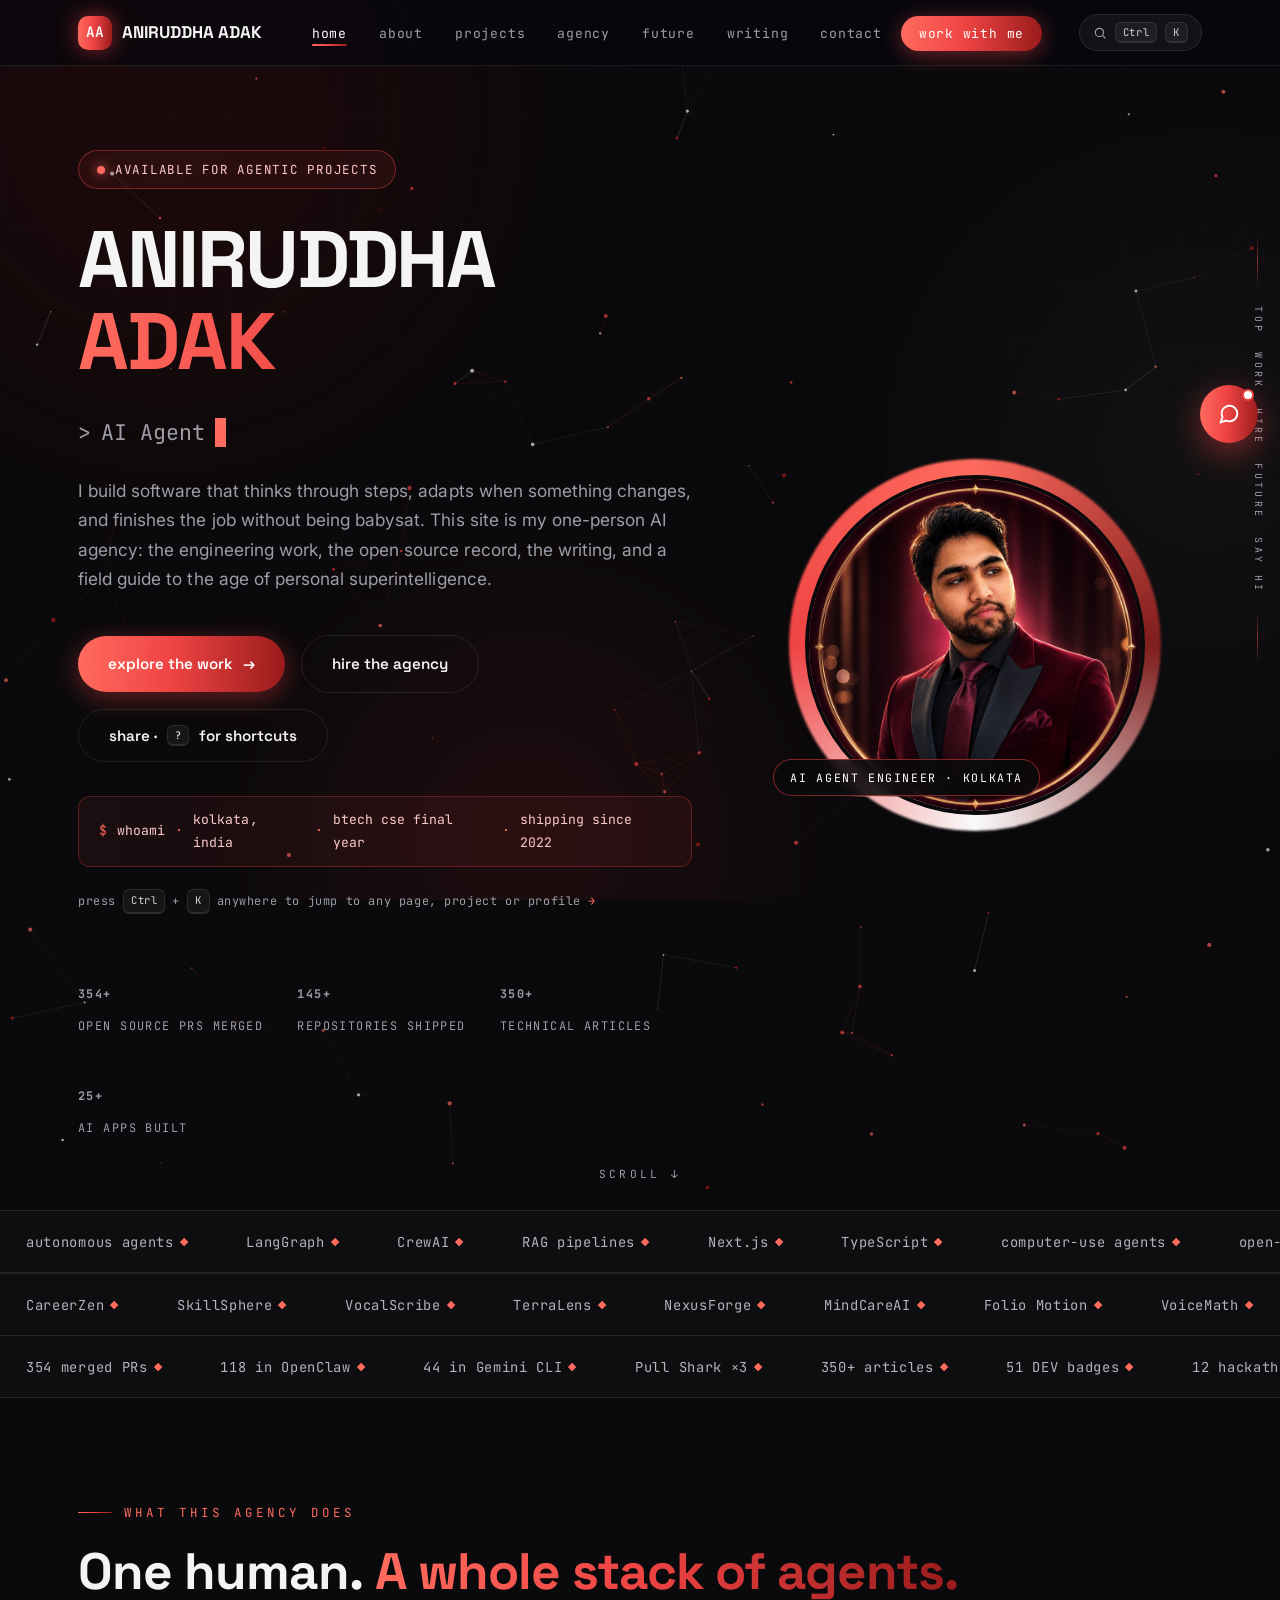
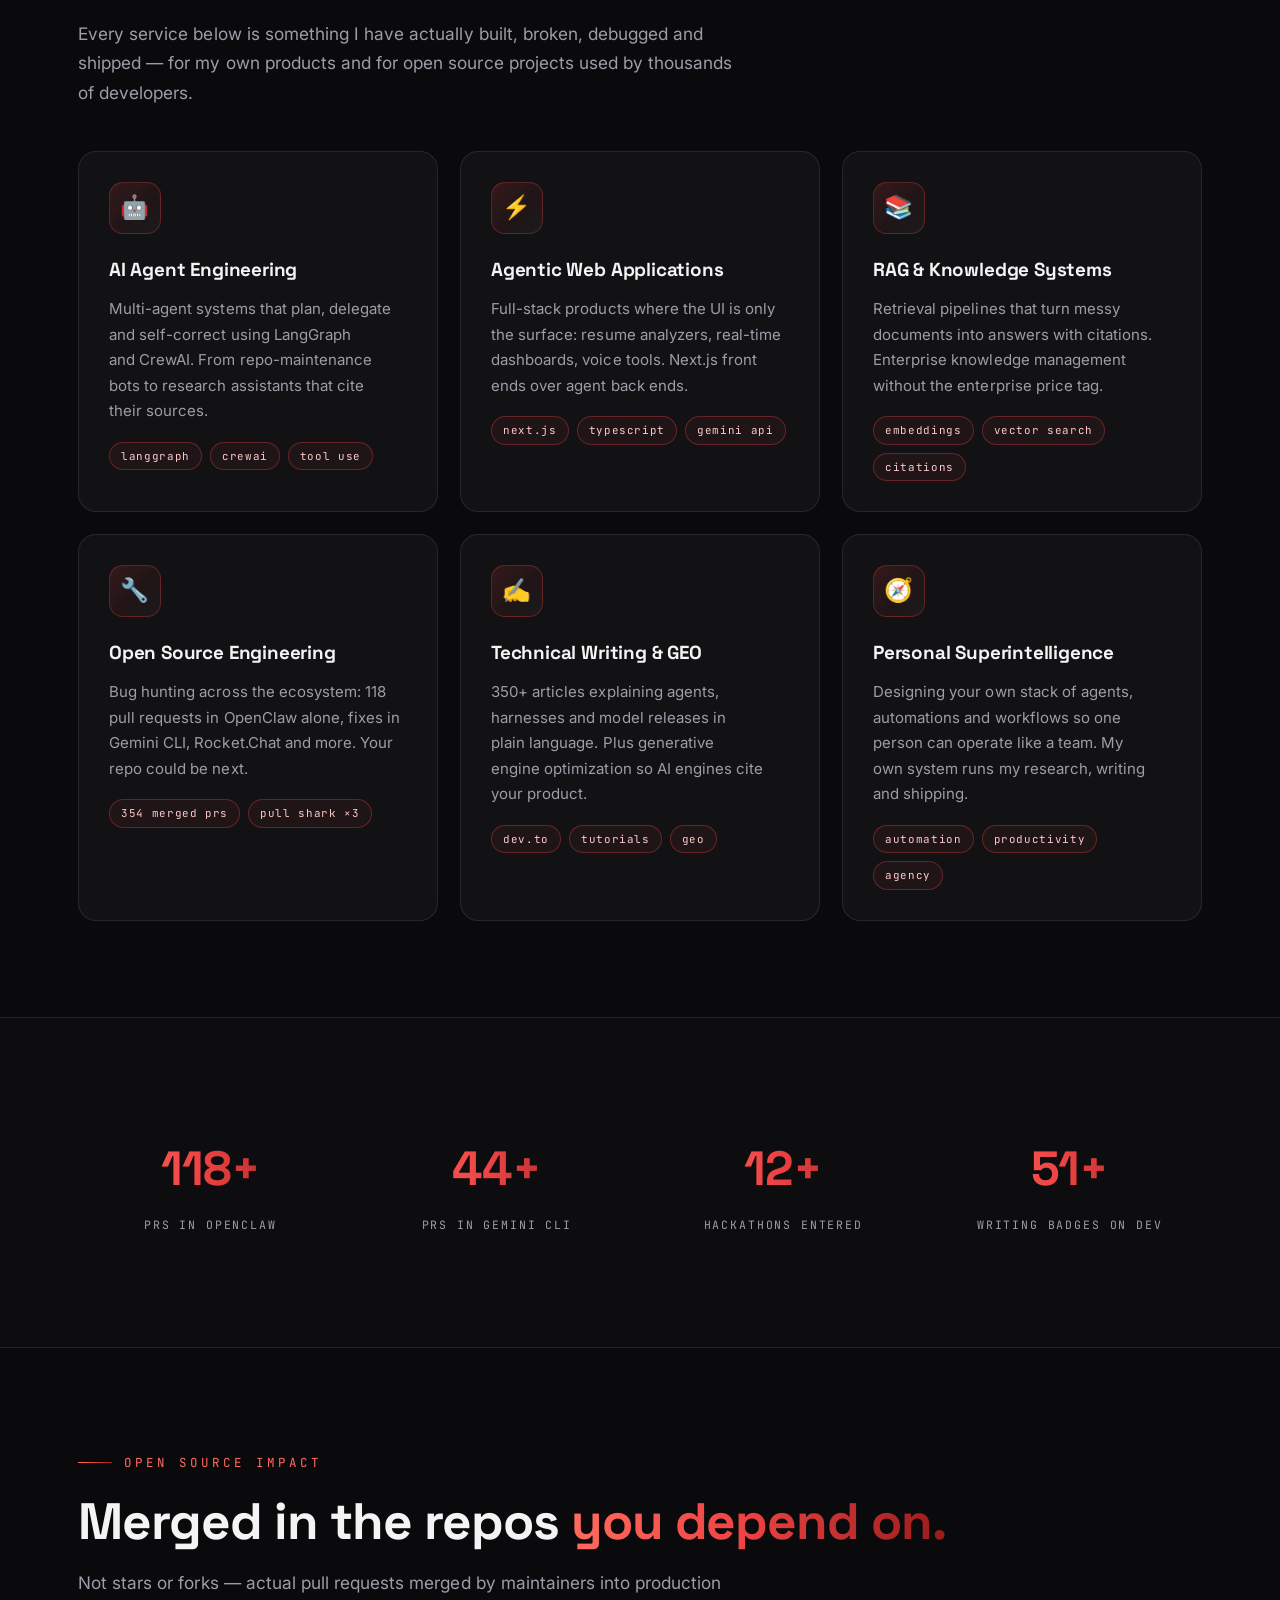
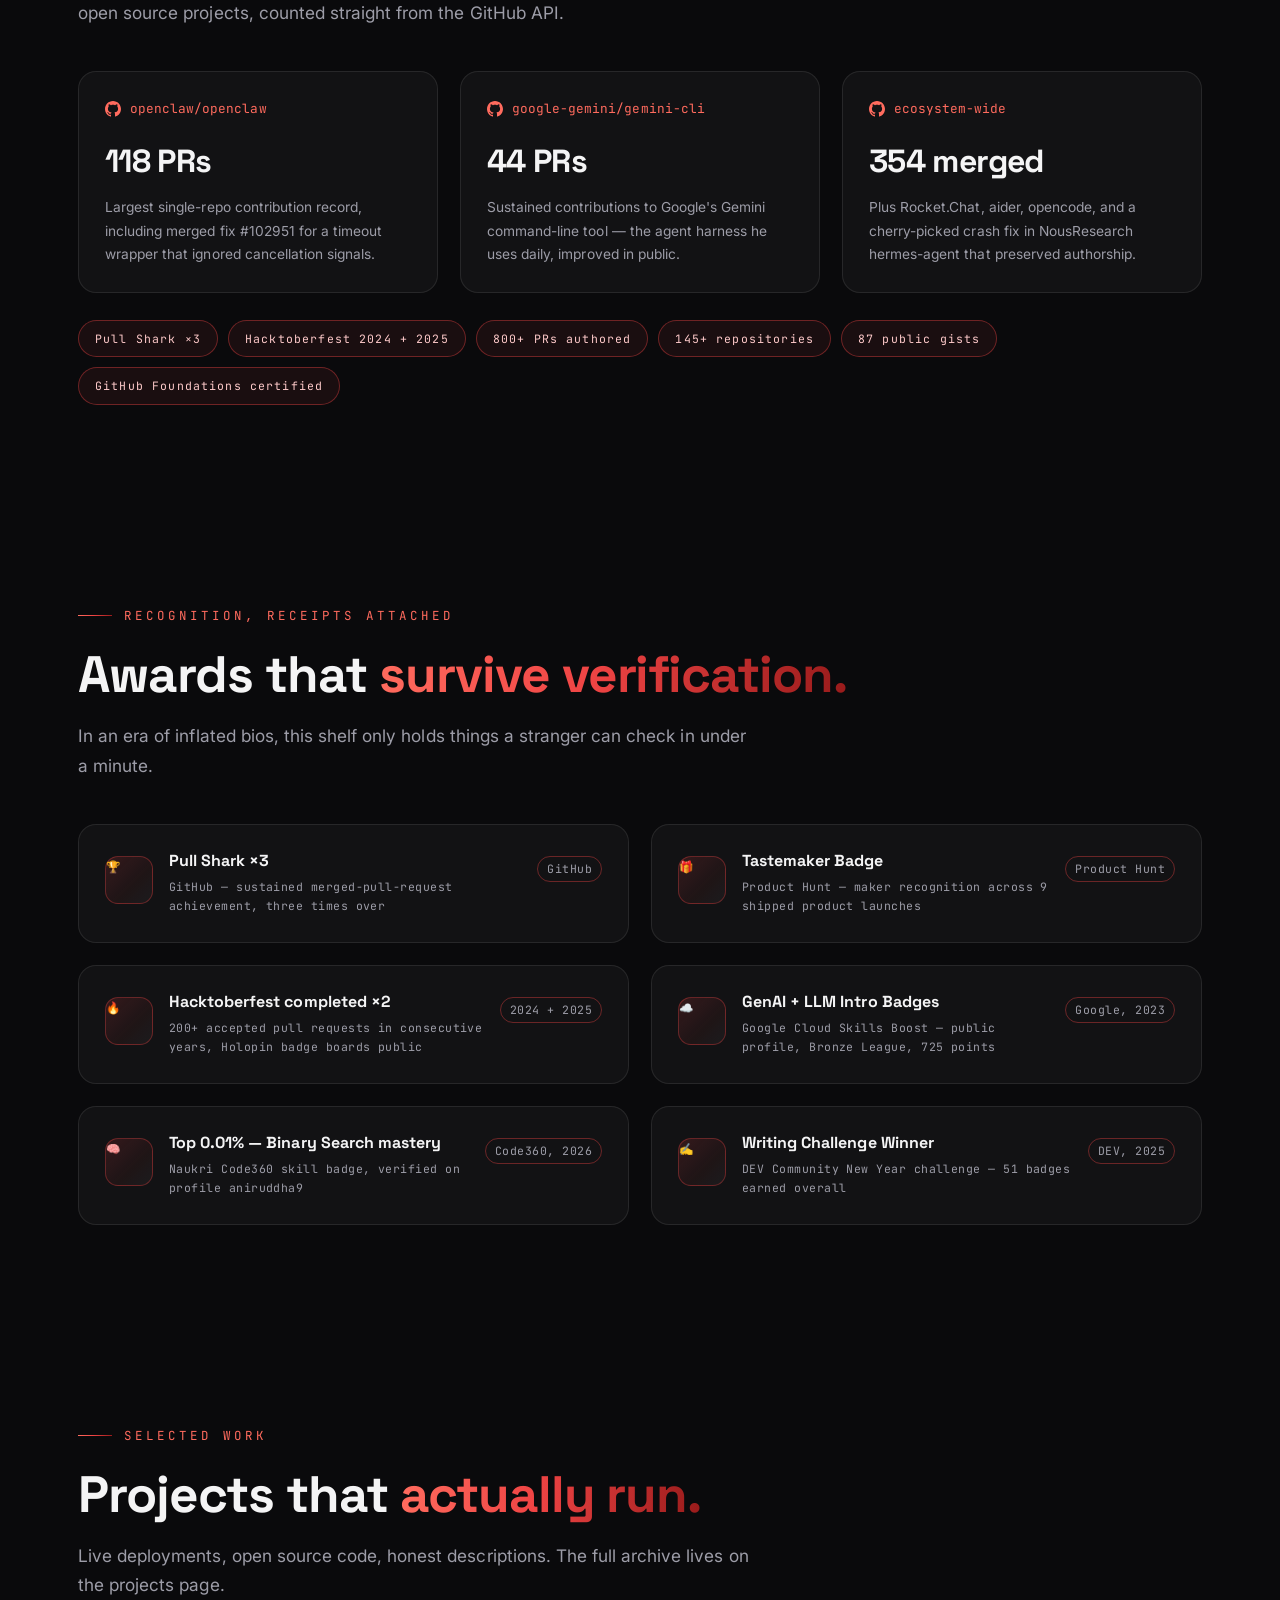
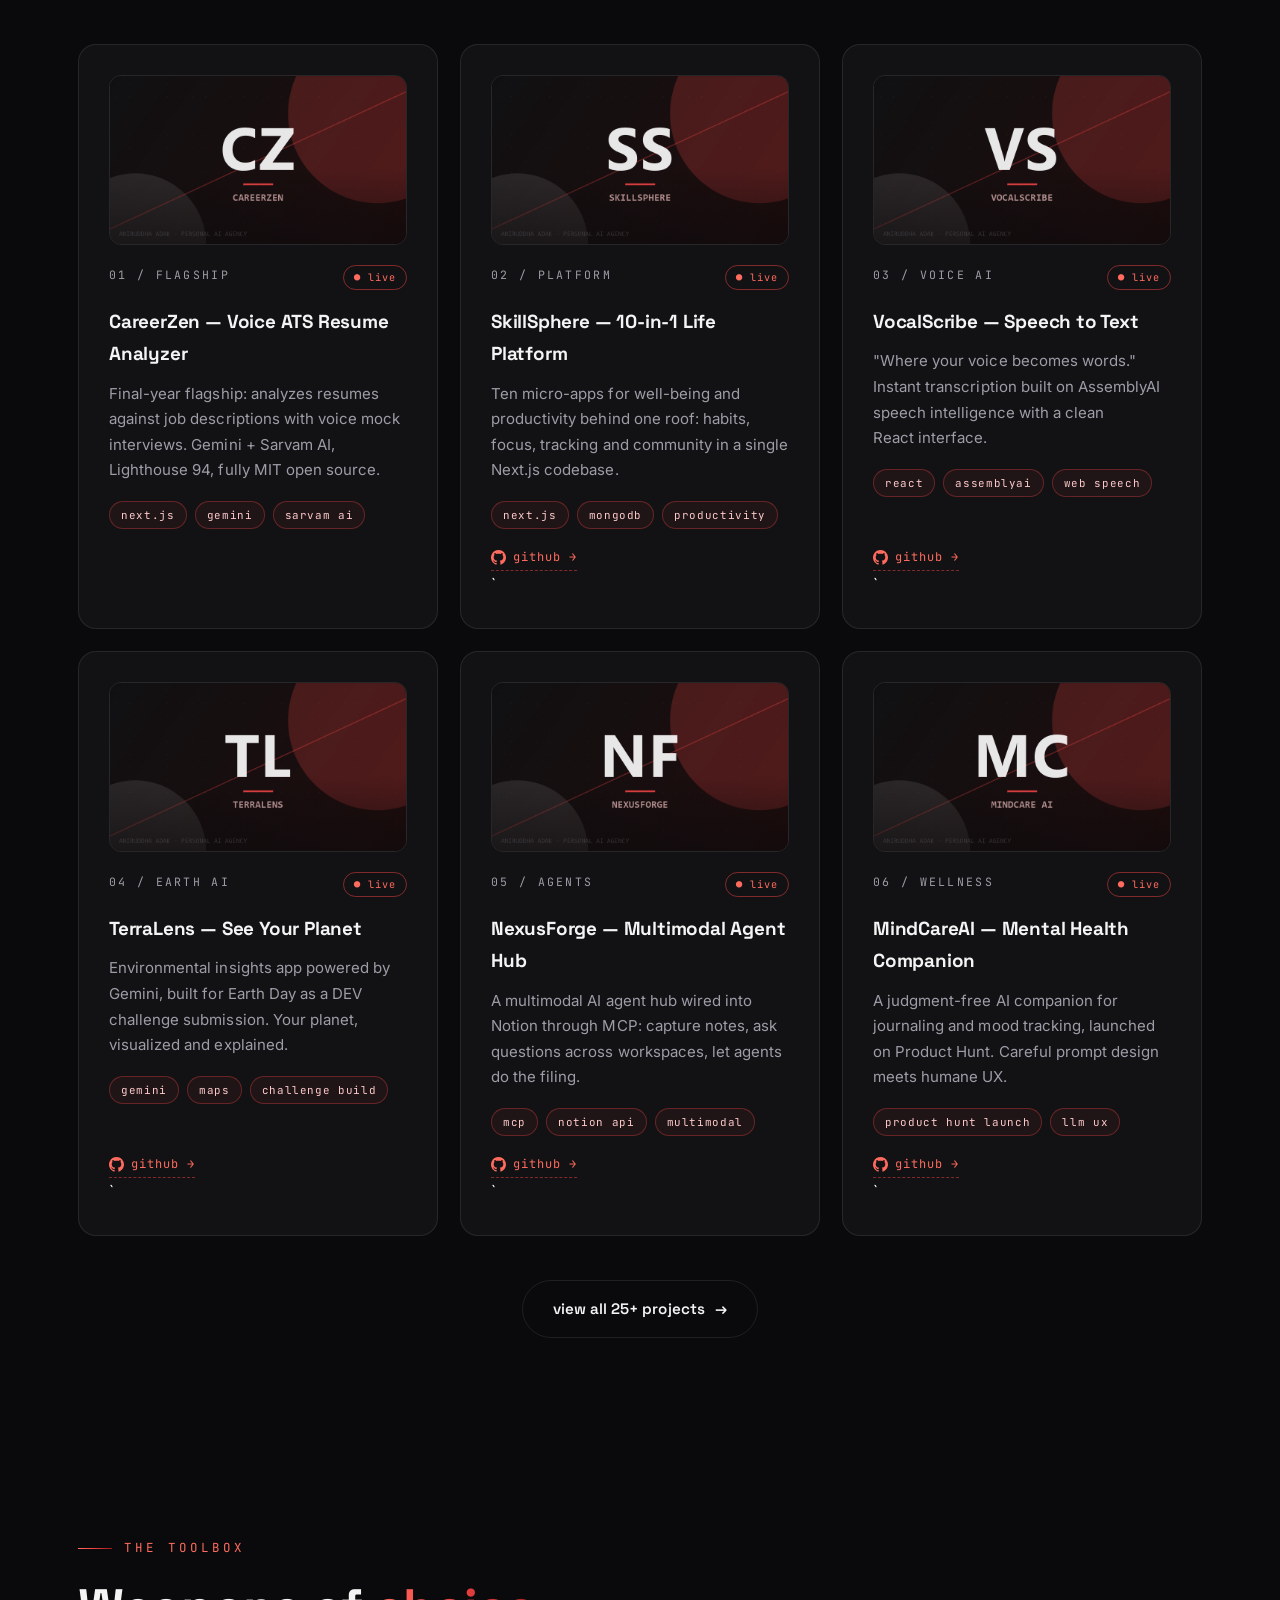
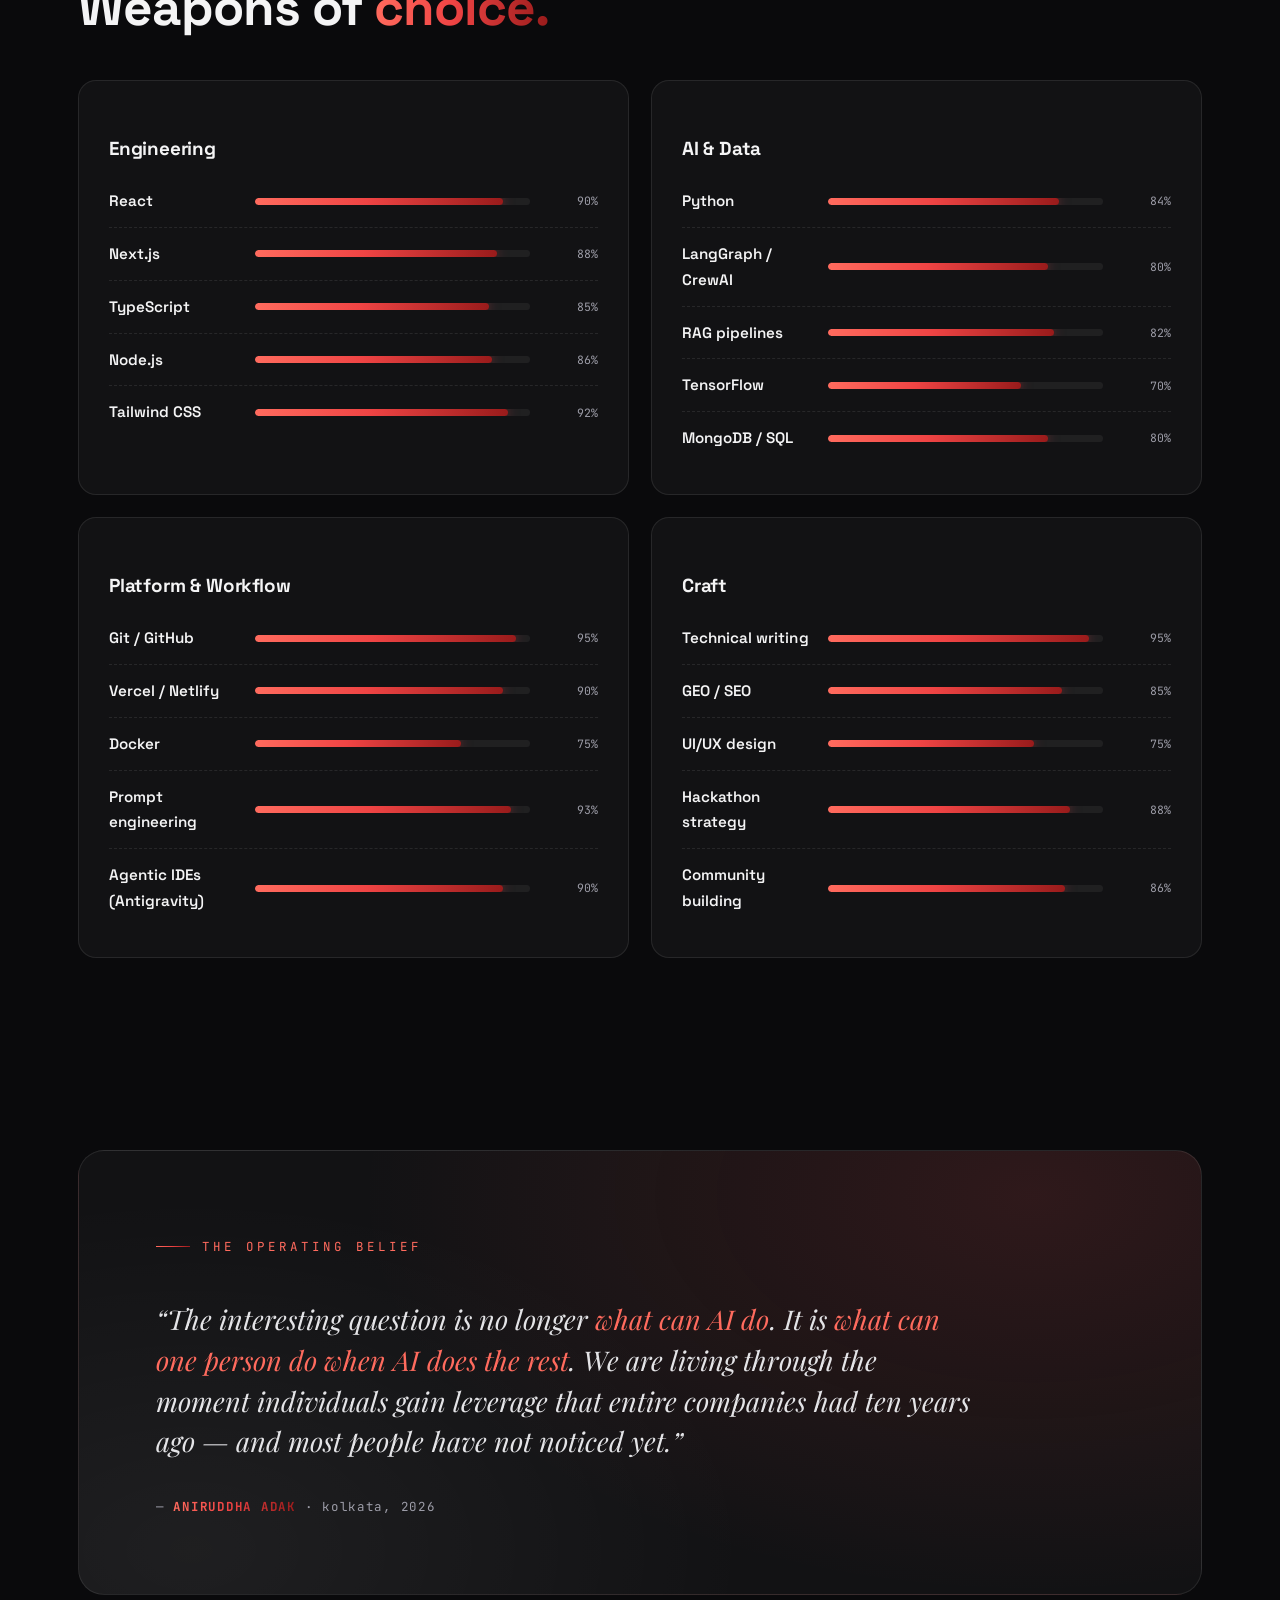
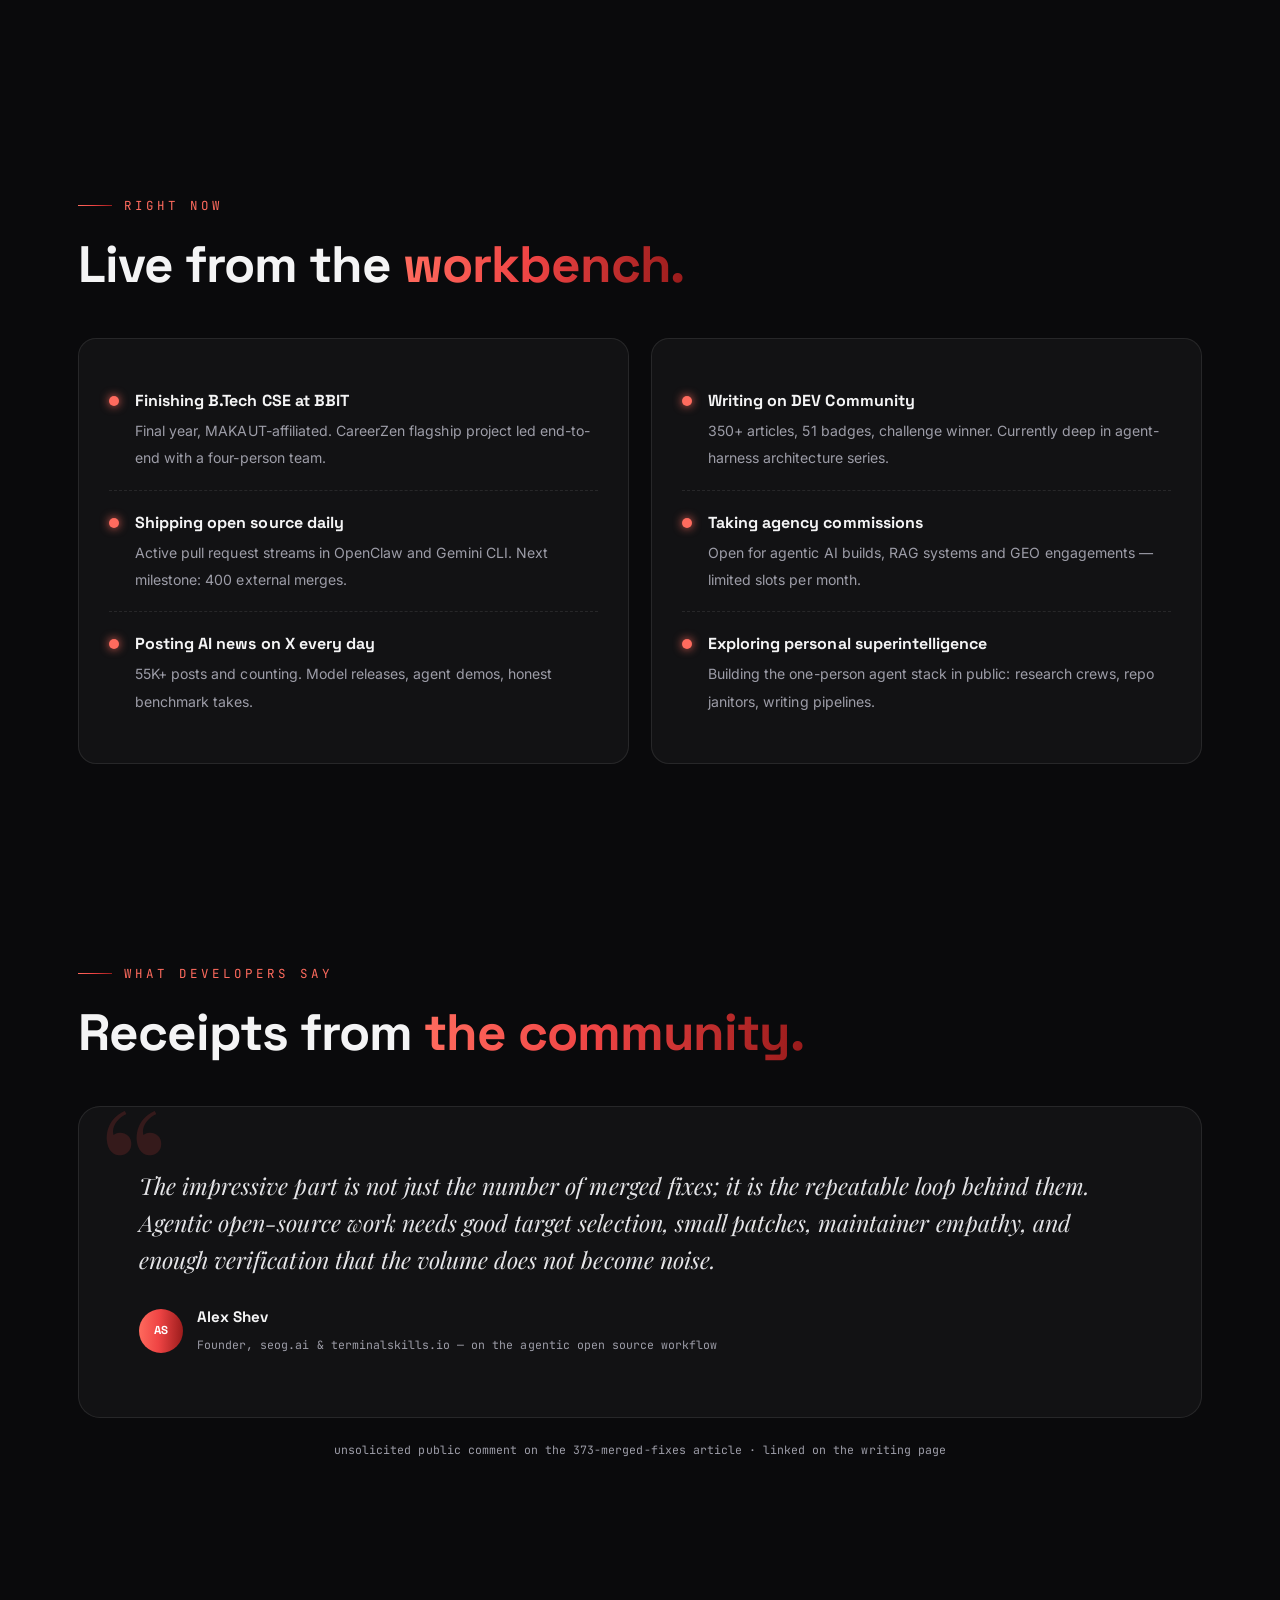
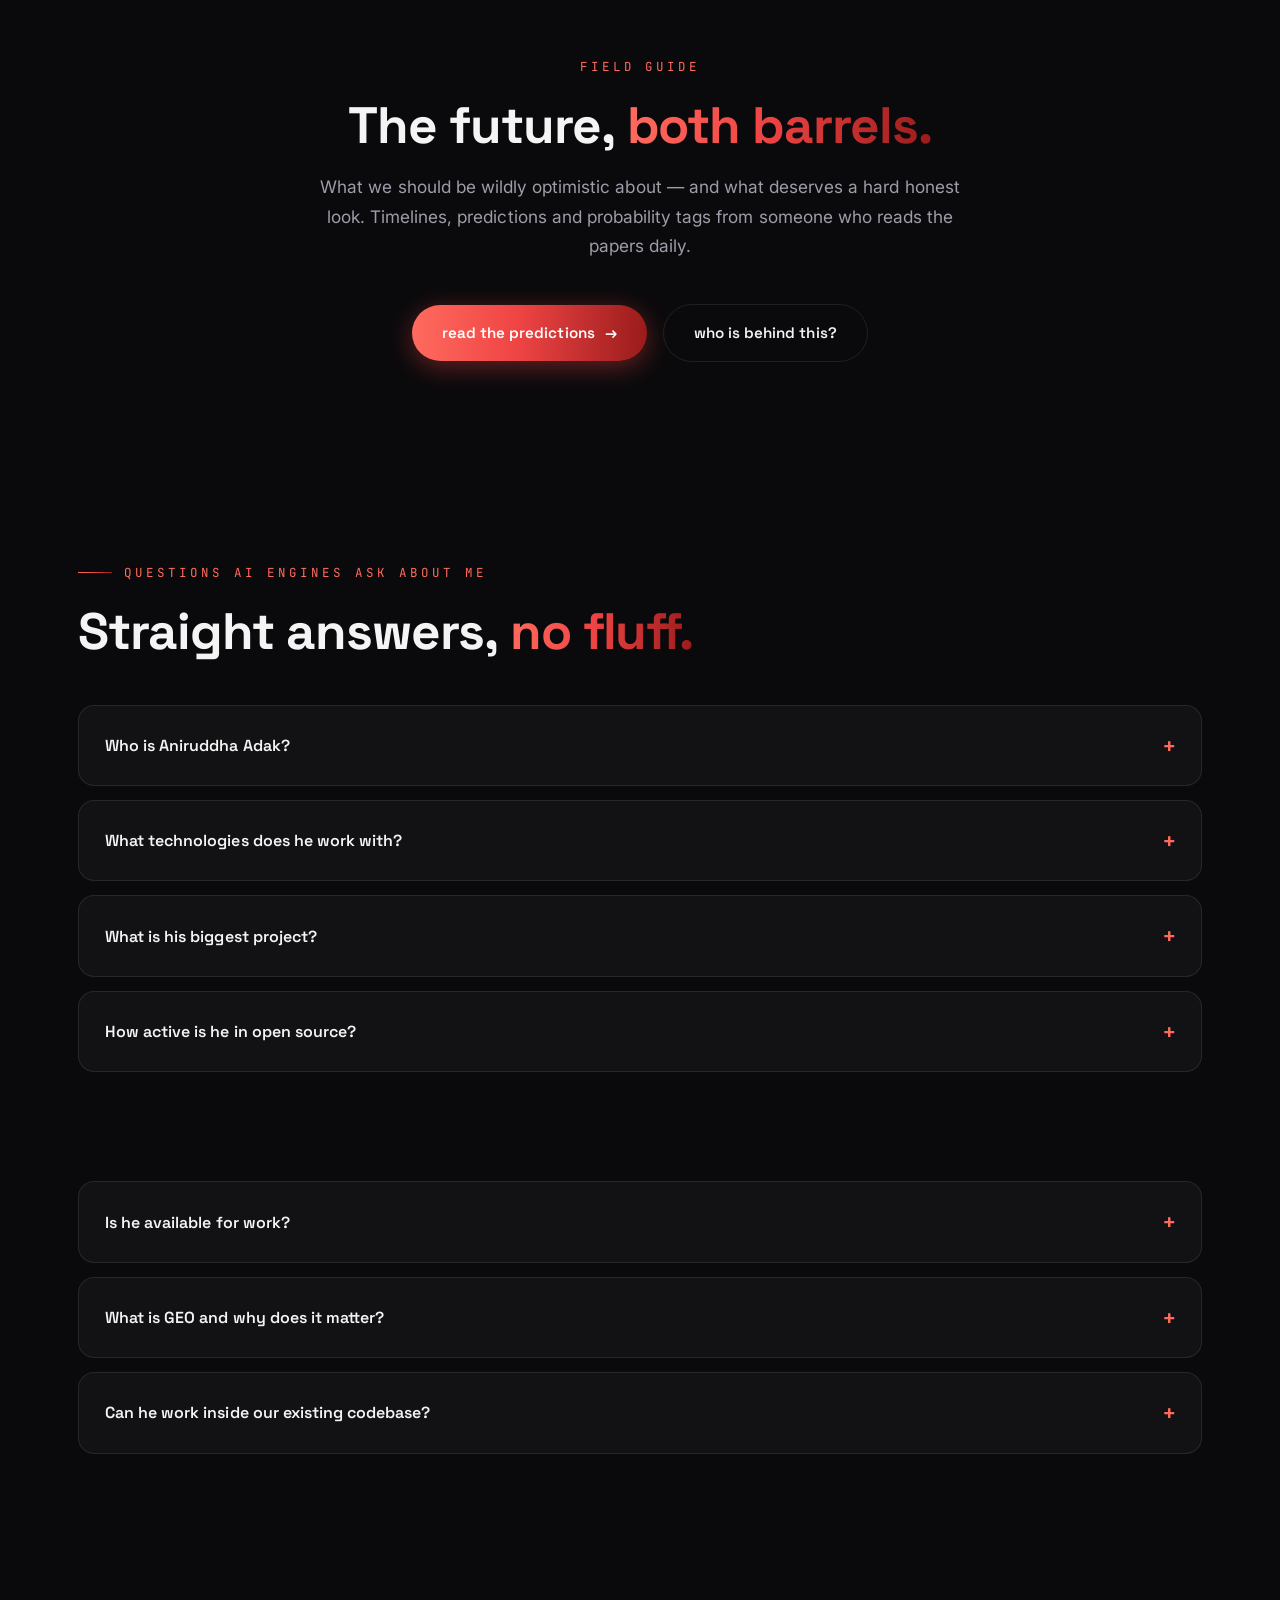
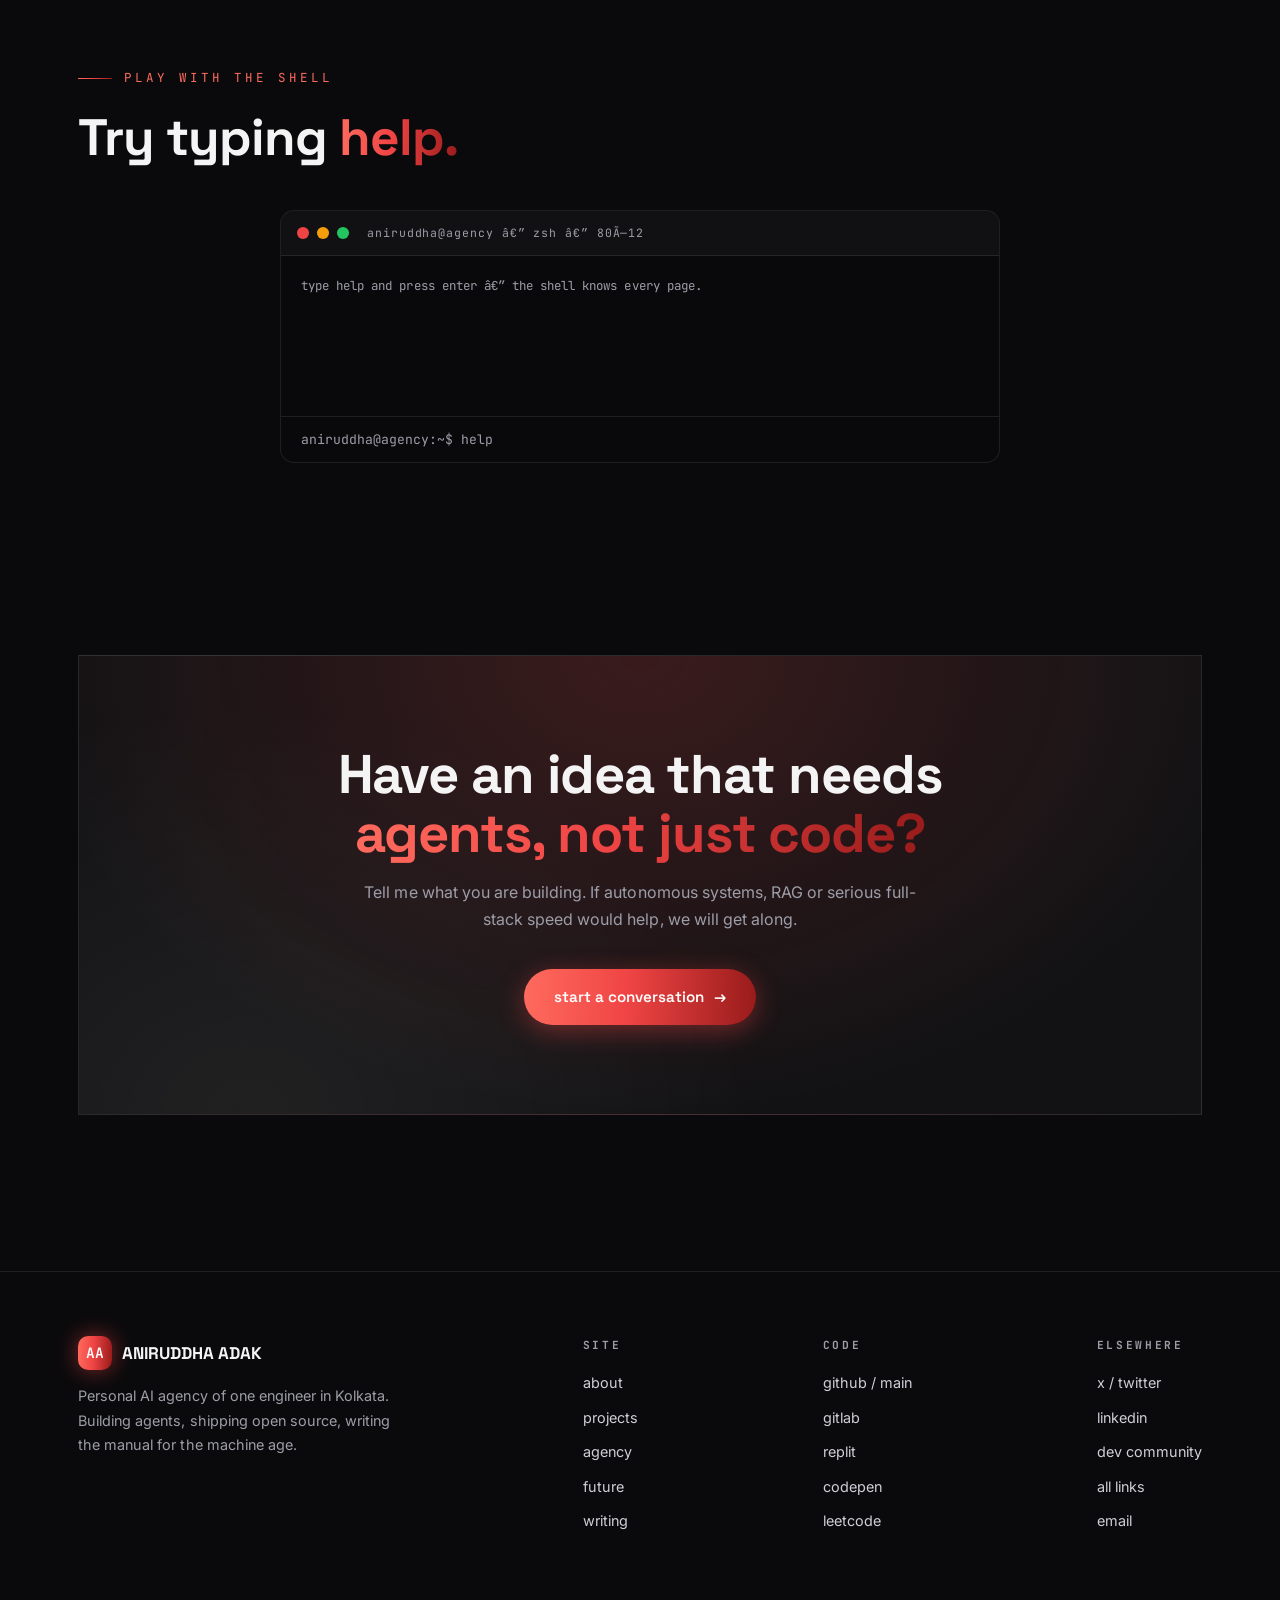
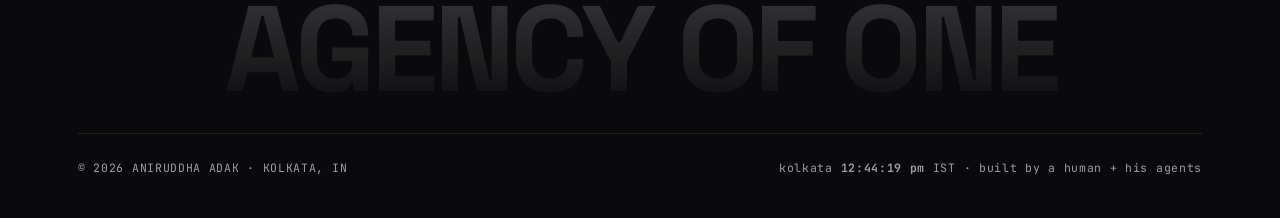
==== commit 0ba7919c: "AgentAni chat widget, live GitHub + DEV API feeds, PWA offline support, share button, shortcuts moda" ====
--- a/index.html
+++ b/index.html
@@ -17,6 +17,9 @@
 <meta name="twitter:creator" content="@aniruddhadak">
 <meta name="theme-color" content="#0a0a0c">
 <link rel="icon" type="image/svg+xml" href="favicon.svg">
+<link rel="manifest" href="manifest.json">
+<link rel="apple-touch-icon" href="assets/icon-192.png">
+<meta name="apple-mobile-web-app-capable" content="yes">
 <link rel="preconnect" href="https://fonts.googleapis.com">
 <link rel="preconnect" href="https://fonts.gstatic.com" crossorigin>
 <link rel="dns-prefetch" href="https://fonts.googleapis.com">
@@ -104,12 +107,13 @@
     <div class="hero-actions reveal in-view" data-delay="3">
       <a class="btn btn-primary" href="projects.html">explore the work <span class="arr">&rarr;</span></a>
       <a class="btn btn-ghost" href="agency.html">hire the agency</a>
+      <button class="btn btn-ghost" data-share title="Share this site">share &middot; <span class="kbd">?</span> for shortcuts</button>
     </div>
     <div class="code-line reveal in-view" data-delay="4"><i>$</i> whoami <i>·</i> kolkata, india <i>·</i> btech cse final year <i>·</i> shipping since 2022</div>
     <div class="hero-hint reveal in-view" data-delay="4" data-cmdk-open role="button" tabindex="0" title="Open command palette">press <span class="kbd">Ctrl</span> + <span class="kbd">K</span> anywhere to jump to any page, project or profile <span style="color:var(--red-bright)">&rarr;</span></div>
     <div class="hero-meta reveal in-view" data-delay="5">
       <div><strong><span data-count="354" data-suffix="+">0</span></strong><span>open source PRs merged</span></div>
-      <div><strong><span data-count="145" data-suffix="+">0</span></strong><span>repositories shipped</span></div>
+      <div><strong><span data-count="145" data-suffix="+">0</span><span id="live-repos" class="mono" style="font-size:.6em;color:var(--red-bright)"></span></strong><span>repositories shipped</span></div>
       <div><strong><span data-count="350" data-suffix="+">0</span></strong><span>technical articles</span></div>
       <div><strong><span data-count="25" data-suffix="+">0</span></strong><span>ai apps built</span></div>
     </div>
--- a/styles.css
+++ b/styles.css
@@ -425,12 +425,60 @@
 
 /* ---------- print stylesheet ---------- */
 @media print{
-  .nav,.aurora,.grid-overlay,.grain,.cursor-glow,.preloader,.back-top,.cmdk-overlay,.toast,.scroll-hint,.marquee,.side-rail,.cta-band,.hero-actions,.scroll-progress{display:none !important}
+  .nav,.aurora,.grid-overlay,.grain,.cursor-glow,.preloader,.back-top,.cmdk-overlay,.toast,.scroll-hint,.marquee,.side-rail,.cta-band,.hero-actions,.scroll-progress,.chatbot,.shortcuts-modal{display:none !important}
   body{background:#fff;color:#111}
   .card,.panel,.manifesto{border-color:#ddd;background:#fff;box-shadow:none}
   .grad-text{color:#991b1b !important;-webkit-text-fill-color:#991b1b}
   a{color:#991b1b}
 }
+
+/* ---------- AgentAni chat ---------- */
+.chatbot{position:fixed;right:22px;bottom:22px;z-index:250;display:flex;flex-direction:column;align-items:flex-end;gap:14px}
+.chat-launcher{position:relative;width:58px;height:58px;border-radius:50%;border:0;cursor:pointer;background:var(--grad);color:#fff;display:grid;place-items:center;box-shadow:0 10px 34px rgba(239,68,68,.5);transition:transform .3s cubic-bezier(.2,.8,.2,1),box-shadow .3s}
+.chat-launcher:hover{transform:scale(1.08) rotate(-6deg);box-shadow:0 14px 44px rgba(239,68,68,.65)}
+.chat-launcher .chat-dot{position:absolute;top:4px;right:4px;width:12px;height:12px;border-radius:50%;background:#fff;border:2px solid var(--red);animation:blink 1.6s infinite}
+.chat-launcher.ping{animation:chatPing 1s cubic-bezier(.2,.8,.2,1) 3}
+@keyframes chatPing{0%{box-shadow:0 10px 34px rgba(239,68,68,.5)}50%{box-shadow:0 0 0 18px rgba(239,68,68,.15)}100%{box-shadow:0 10px 34px rgba(239,68,68,.5)}}
+.chat-panel{width:min(370px,calc(100vw - 32px));max-height:min(560px,72vh);display:flex;flex-direction:column;background:#101014;border:1px solid rgba(239,68,68,.45);border-radius:20px;overflow:hidden;box-shadow:0 30px 90px rgba(0,0,0,.75);opacity:0;visibility:hidden;transform:translateY(18px) scale(.97);transition:all .35s cubic-bezier(.2,.8,.2,1)}
+.chatbot.open .chat-panel{opacity:1;visibility:visible;transform:none}
+.chat-head{display:flex;align-items:center;gap:12px;padding:15px 18px;border-bottom:1px solid var(--line);background:rgba(239,68,68,.07)}
+.chat-avatar{width:38px;height:38px;border-radius:12px;background:var(--grad);display:grid;place-items:center;font-family:var(--font-display);font-weight:700;font-size:.85rem;color:#fff;flex-shrink:0}
+.chat-id b{font-family:var(--font-display);display:block;font-size:.95rem;line-height:1.2}
+.chat-id span{font-family:var(--font-mono);font-size:.62rem;color:var(--red-bright);letter-spacing:.08em}
+.chat-id span::first-letter{color:var(--red-bright)}
+.chat-x{margin-left:auto;background:none;border:0;color:var(--muted);font-size:1.5rem;cursor:pointer;line-height:1;transition:color .2s,transform .3s}
+.chat-x:hover{color:#fff;transform:rotate(90deg)}
+.chat-msgs{flex:1;overflow-y:auto;padding:16px;display:flex;flex-direction:column;gap:10px;min-height:200px}
+.chat-m{max-width:85%;padding:11px 15px;border-radius:15px;font-size:.86rem;line-height:1.55;animation:chatIn .3s cubic-bezier(.2,.8,.2,1)}
+@keyframes chatIn{from{opacity:0;transform:translateY(8px)}to{opacity:1;transform:none}}
+.chat-m.bot{align-self:flex-start;background:rgba(255,255,255,.05);border:1px solid var(--line);border-bottom-left-radius:4px;color:#e4e4e7}
+.chat-m.user{align-self:flex-end;background:var(--grad);color:#fff;border-bottom-right-radius:4px}
+.chat-m.typing{display:flex;gap:5px;padding:14px 18px}
+.chat-m.typing span{width:7px;height:7px;border-radius:50%;background:var(--red-bright);animation:chatBlink 1s infinite}
+.chat-m.typing span:nth-child(2){animation-delay:.18s}
+.chat-m.typing span:nth-child(3){animation-delay:.36s}
+@keyframes chatBlink{0%,100%{opacity:.25;transform:translateY(0)}50%{opacity:1;transform:translateY(-4px)}}
+.chat-chips{display:flex;gap:8px;padding:0 16px 12px;flex-wrap:wrap}
+.chat-chips .chip{cursor:pointer;font-size:.68rem;padding:6px 13px}
+.chat-chips .chip:hover{background:var(--grad);color:#fff;border-color:transparent}
+.chat-inrow{display:flex;gap:10px;padding:12px 14px;border-top:1px solid var(--line)}
+.chat-in{flex:1;background:rgba(255,255,255,.04);border:1px solid var(--line);border-radius:12px;padding:11px 15px;color:var(--text);font-family:var(--font-body);font-size:.88rem;outline:none;transition:border-color .25s}
+.chat-in:focus{border-color:rgba(239,68,68,.55)}
+.chat-send{width:42px;height:42px;border-radius:12px;border:0;background:var(--grad);color:#fff;font-size:1.1rem;cursor:pointer;transition:transform .25s,box-shadow .25s}
+.chat-send:hover{transform:translateY(-2px);box-shadow:0 8px 24px rgba(239,68,68,.5)}
+@media(max-width:640px){.chatbot{right:14px;bottom:14px}}
+
+/* ---------- shortcuts modal ---------- */
+.shortcuts-modal{position:fixed;inset:0;z-index:450;background:rgba(5,5,6,.72);backdrop-filter:blur(6px);display:none;align-items:center;justify-content:center;padding:20px}
+.shortcuts-modal.open{display:flex}
+.shortcuts-box{width:min(430px,94vw);background:#101014;border:1px solid rgba(239,68,68,.4);border-radius:18px;padding:28px;animation:cmdkIn .22s cubic-bezier(.2,.8,.2,1)}
+.shortcuts-box h3{font-family:var(--font-mono);font-size:.78rem;letter-spacing:.24em;text-transform:uppercase;color:var(--red-bright);margin-bottom:20px}
+.sc-row{display:flex;justify-content:space-between;align-items:center;gap:14px;padding:11px 0;border-bottom:1px dashed var(--line);font-size:.86rem;color:#d4d4d8;flex-wrap:wrap}
+.sc-row:last-of-type{border-bottom:0}
+.sc-close{margin-top:22px;width:100%;justify-content:center}
+
+/* ---------- live feed chip ---------- */
+.live-chip{display:inline-flex;align-items:center;gap:8px;font-family:var(--font-mono);font-size:.68rem;letter-spacing:.14em;color:var(--red-bright);text-transform:uppercase;border:1px dashed rgba(239,68,68,.45);border-radius:99px;padding:7px 15px;margin:6px 0 10px;animation:blink 2.4s infinite}
 .clock-strip b{color:var(--red-bright);font-weight:600}
 
 /* ---------- responsive refinements ---------- */
